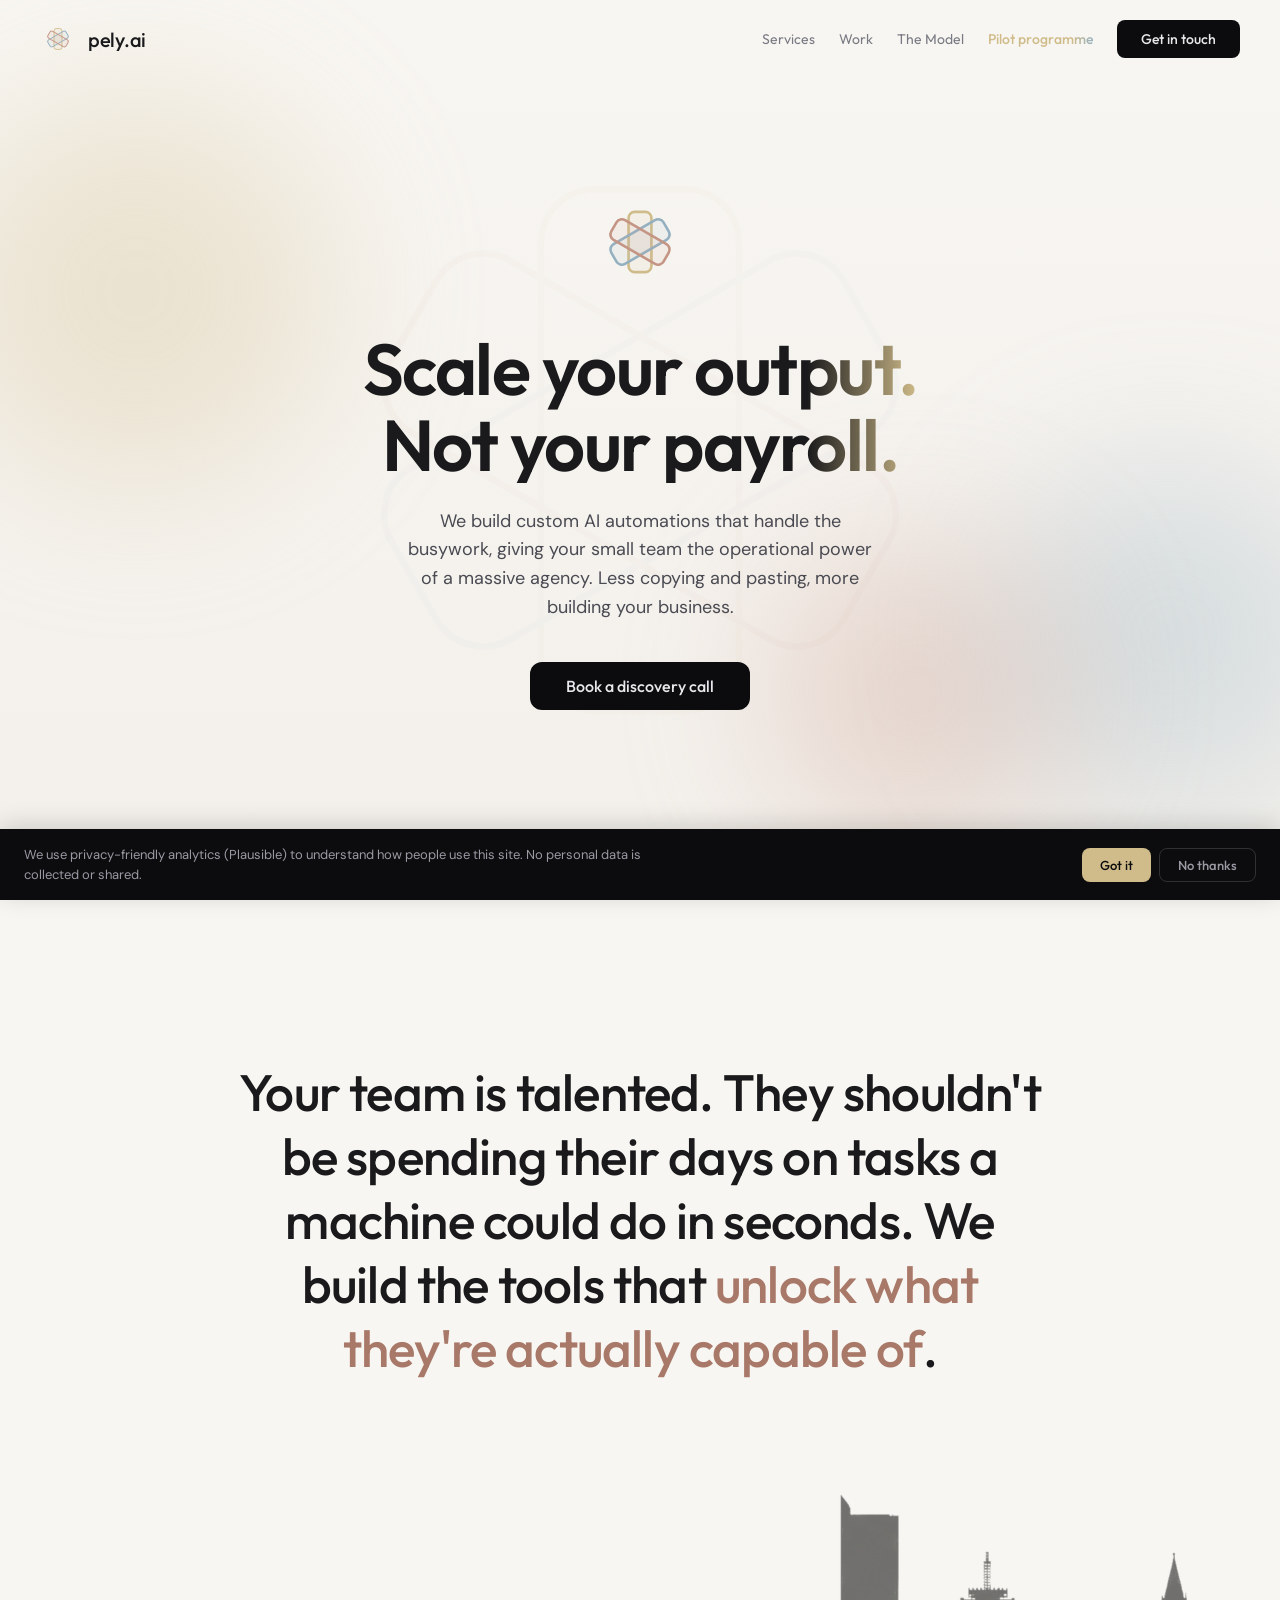
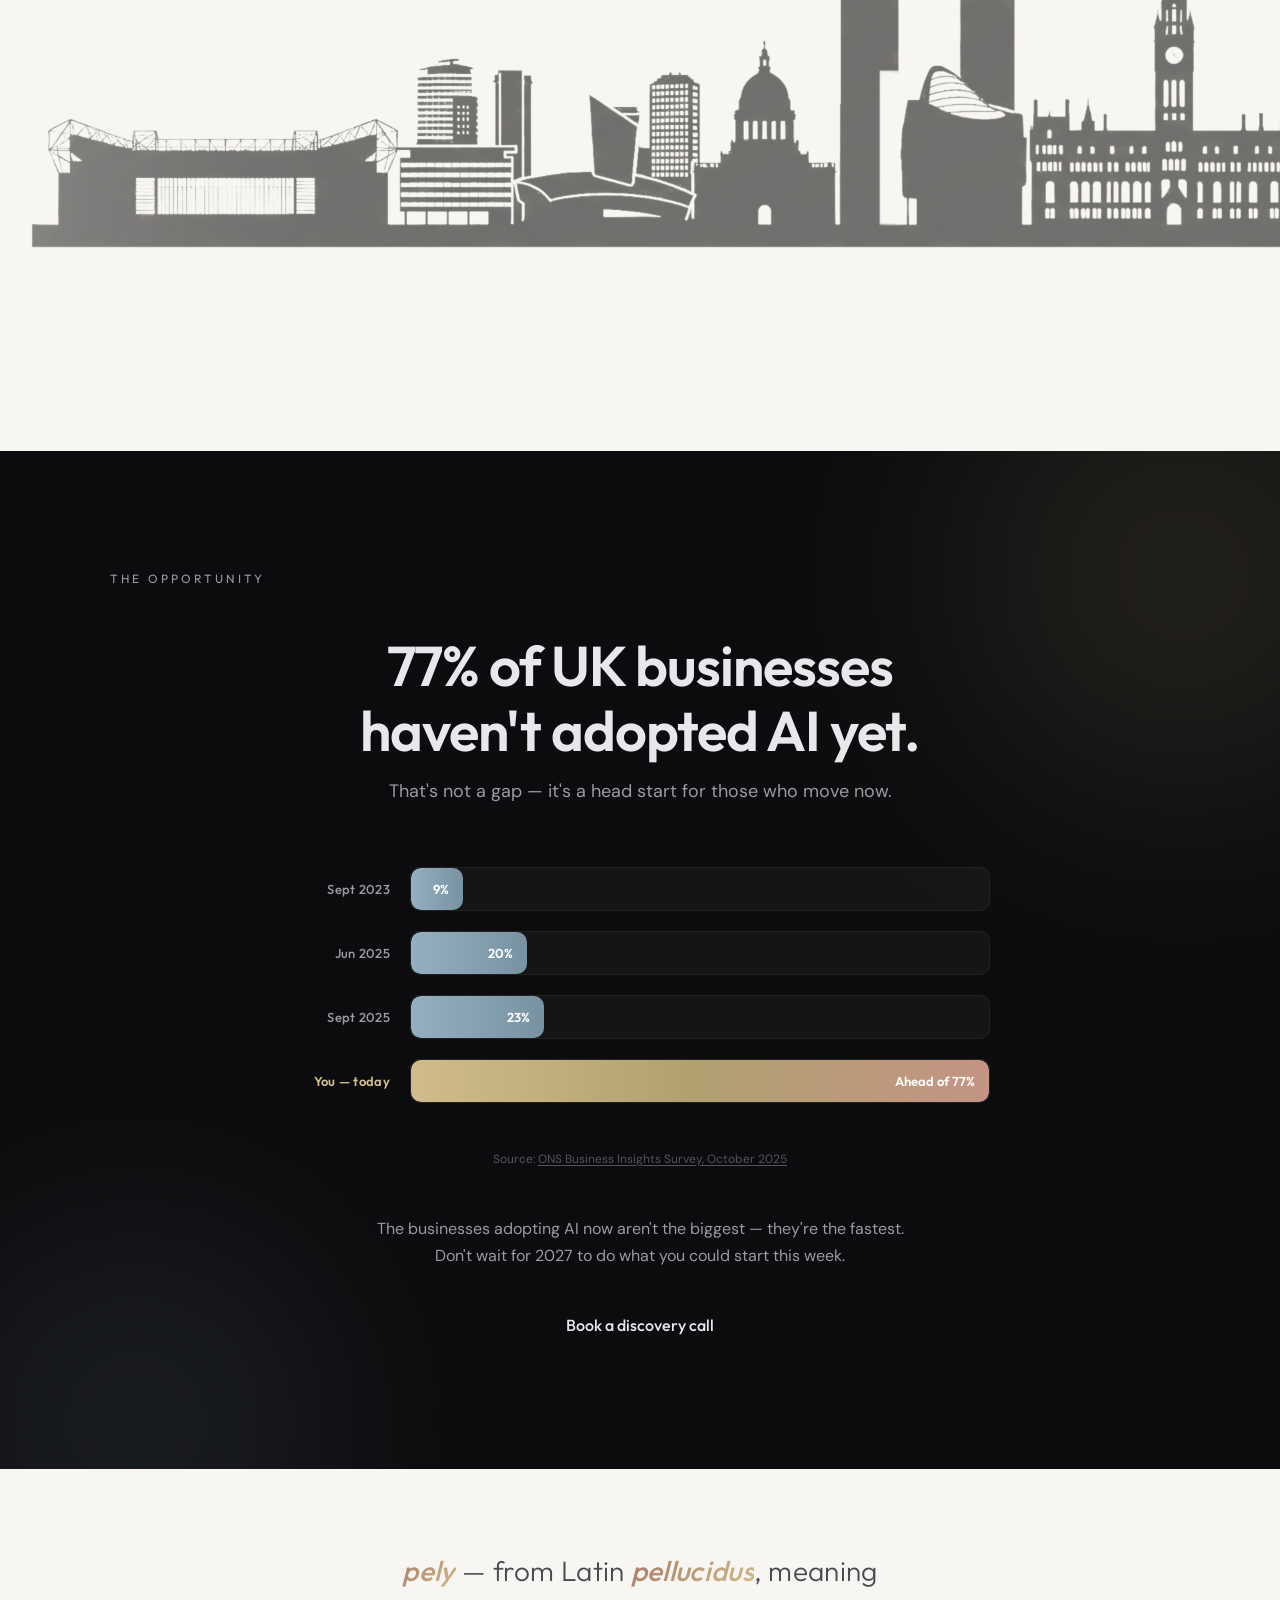
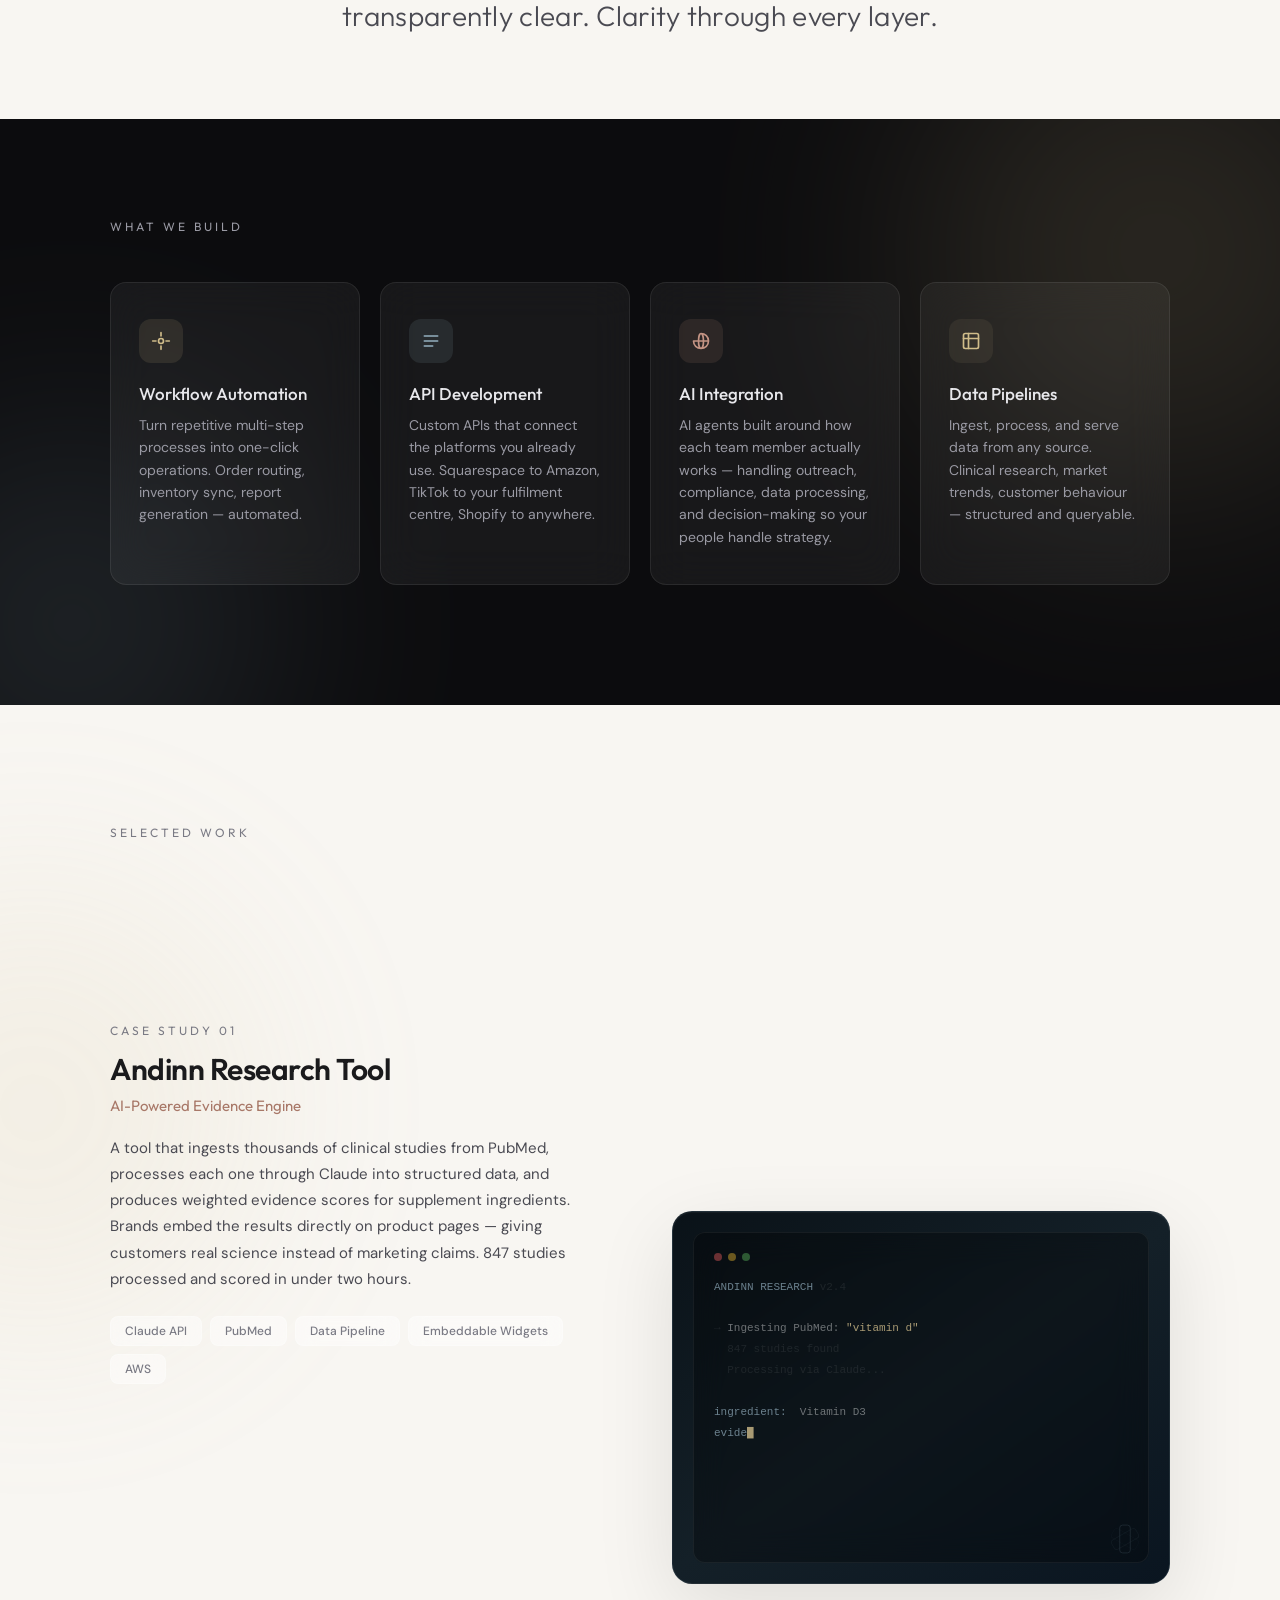
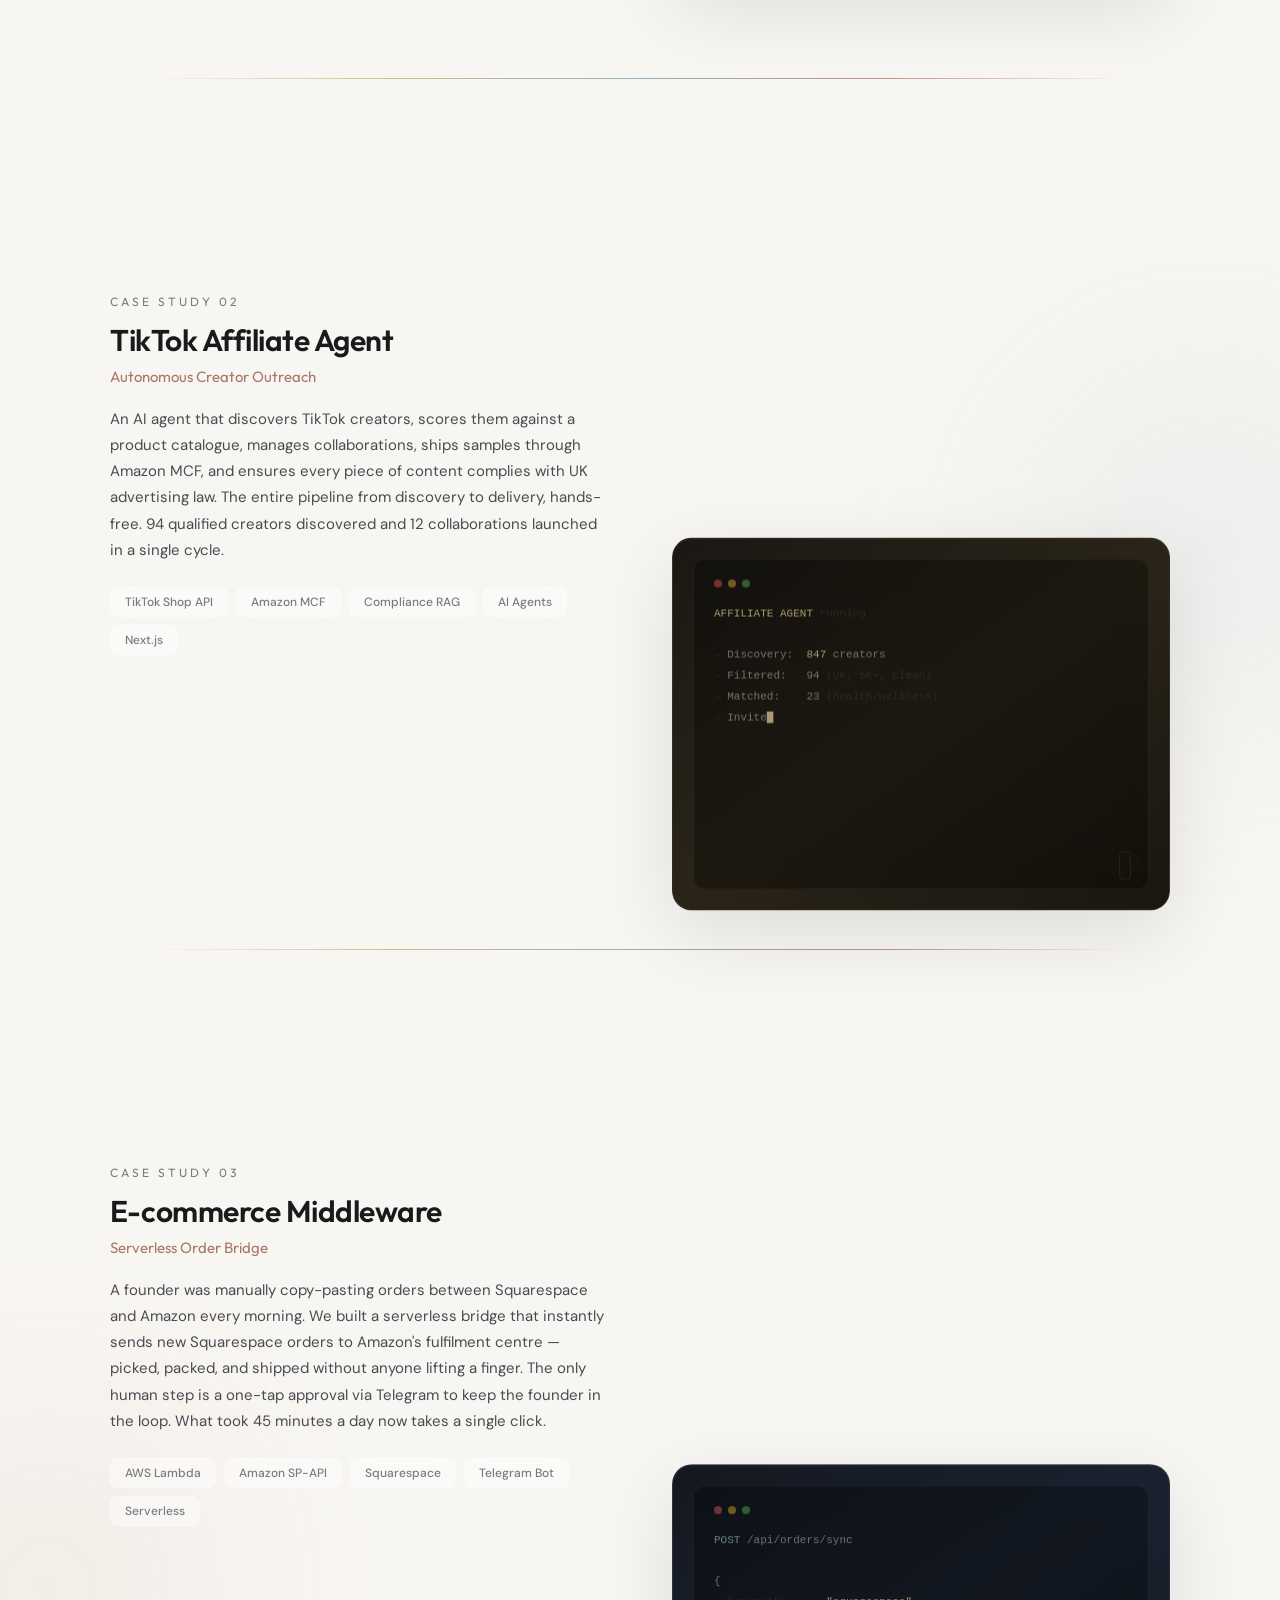
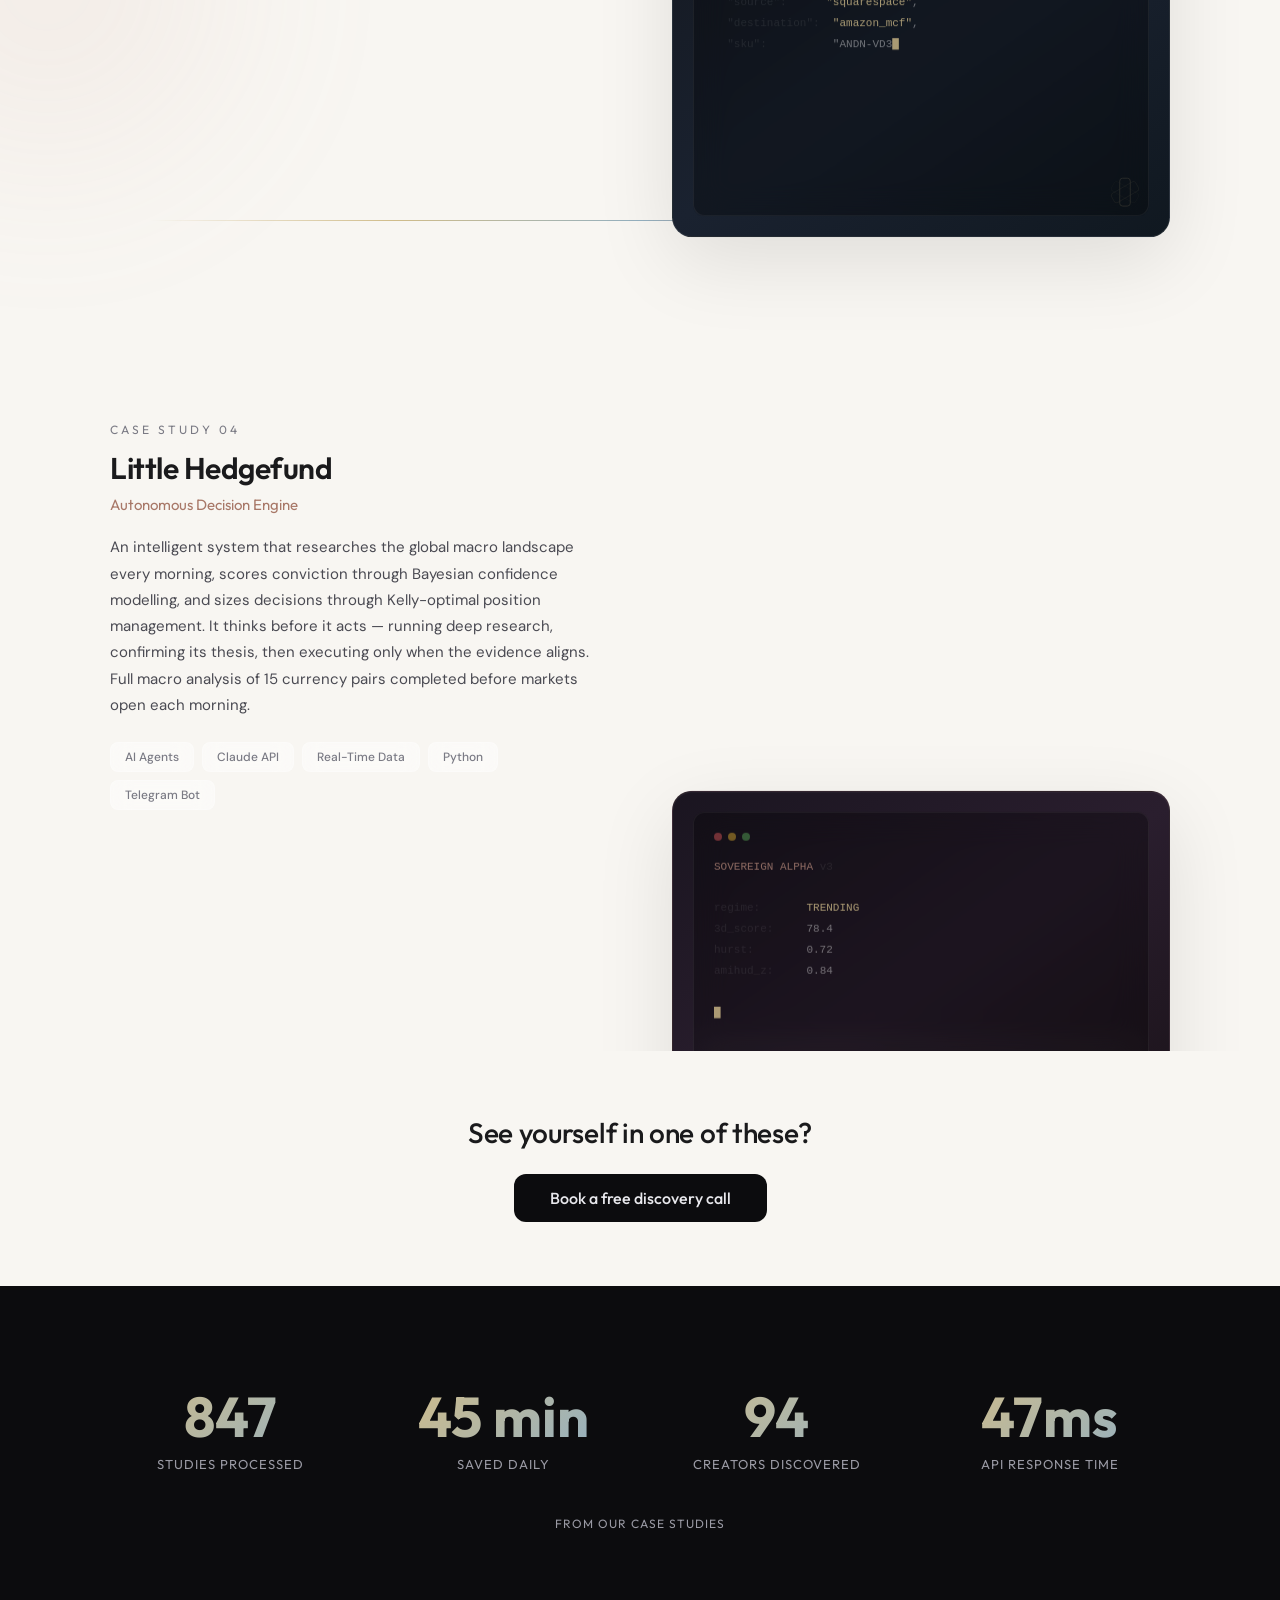
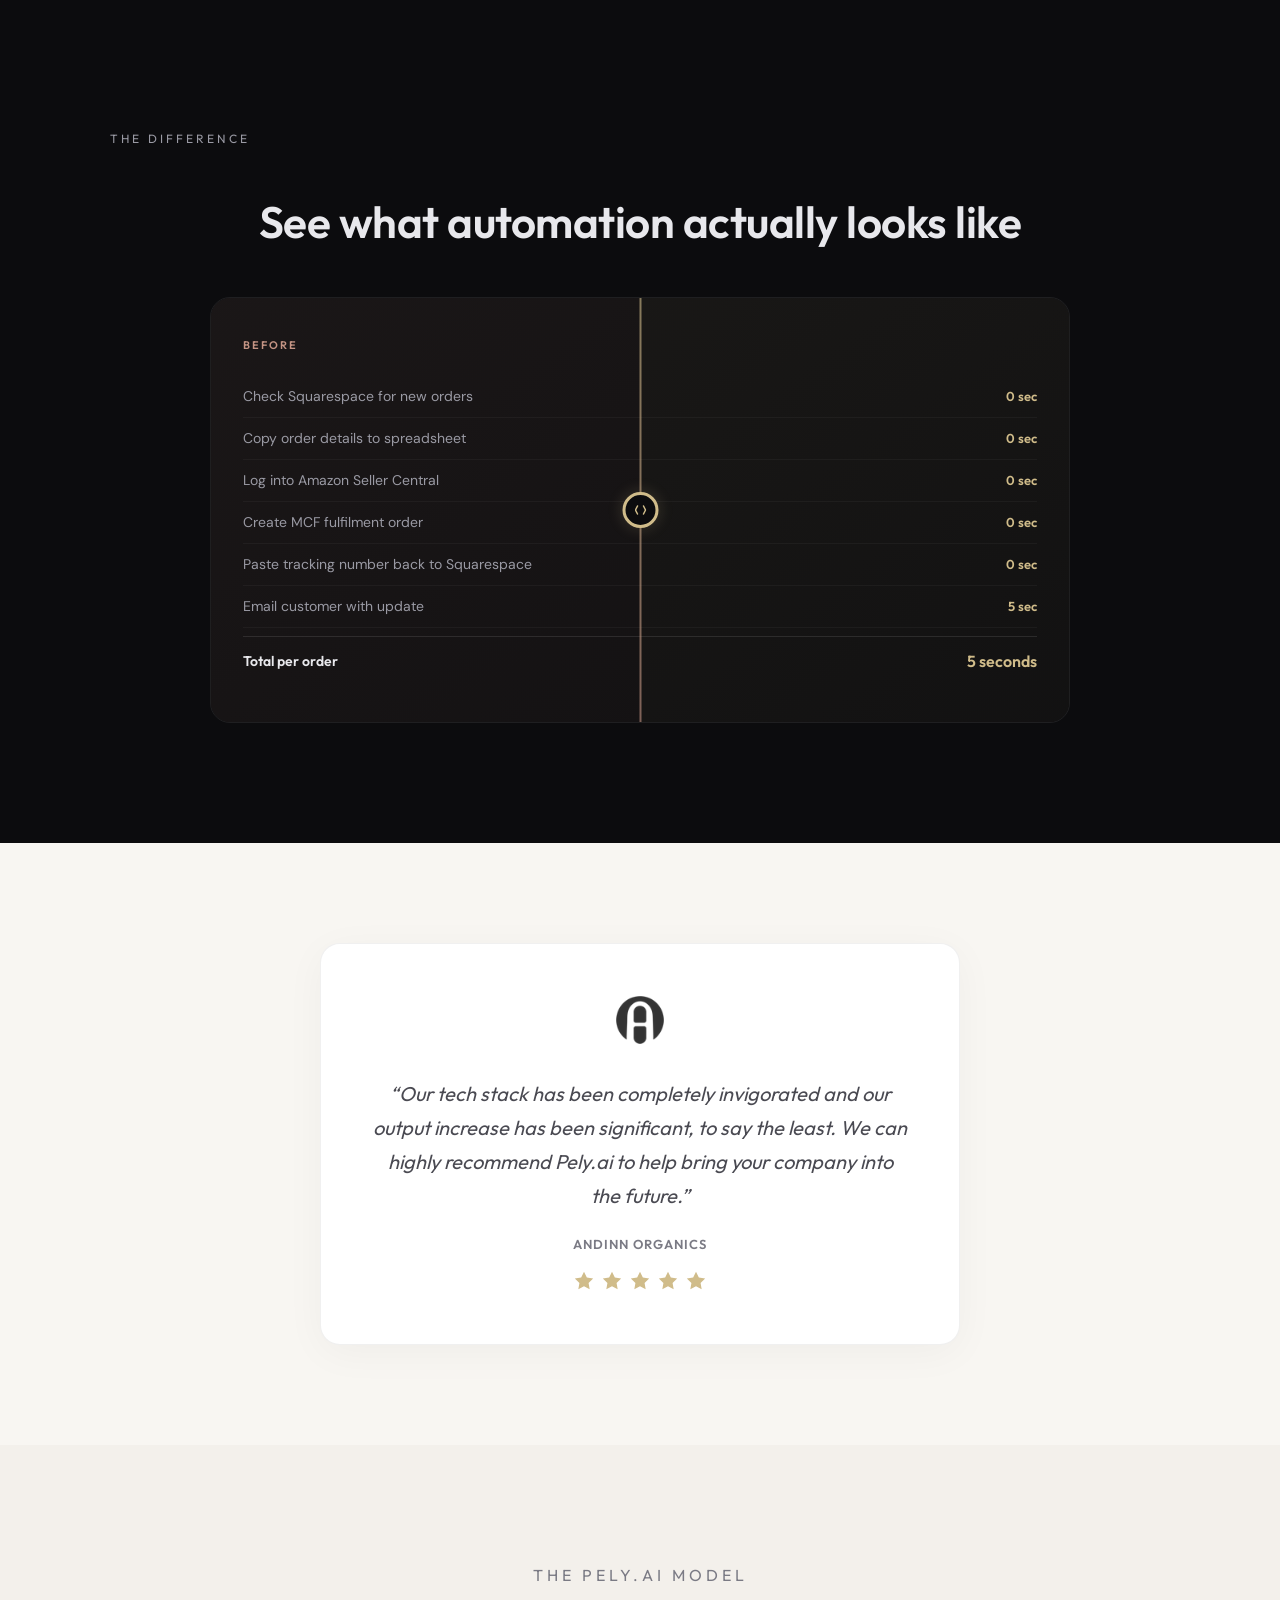
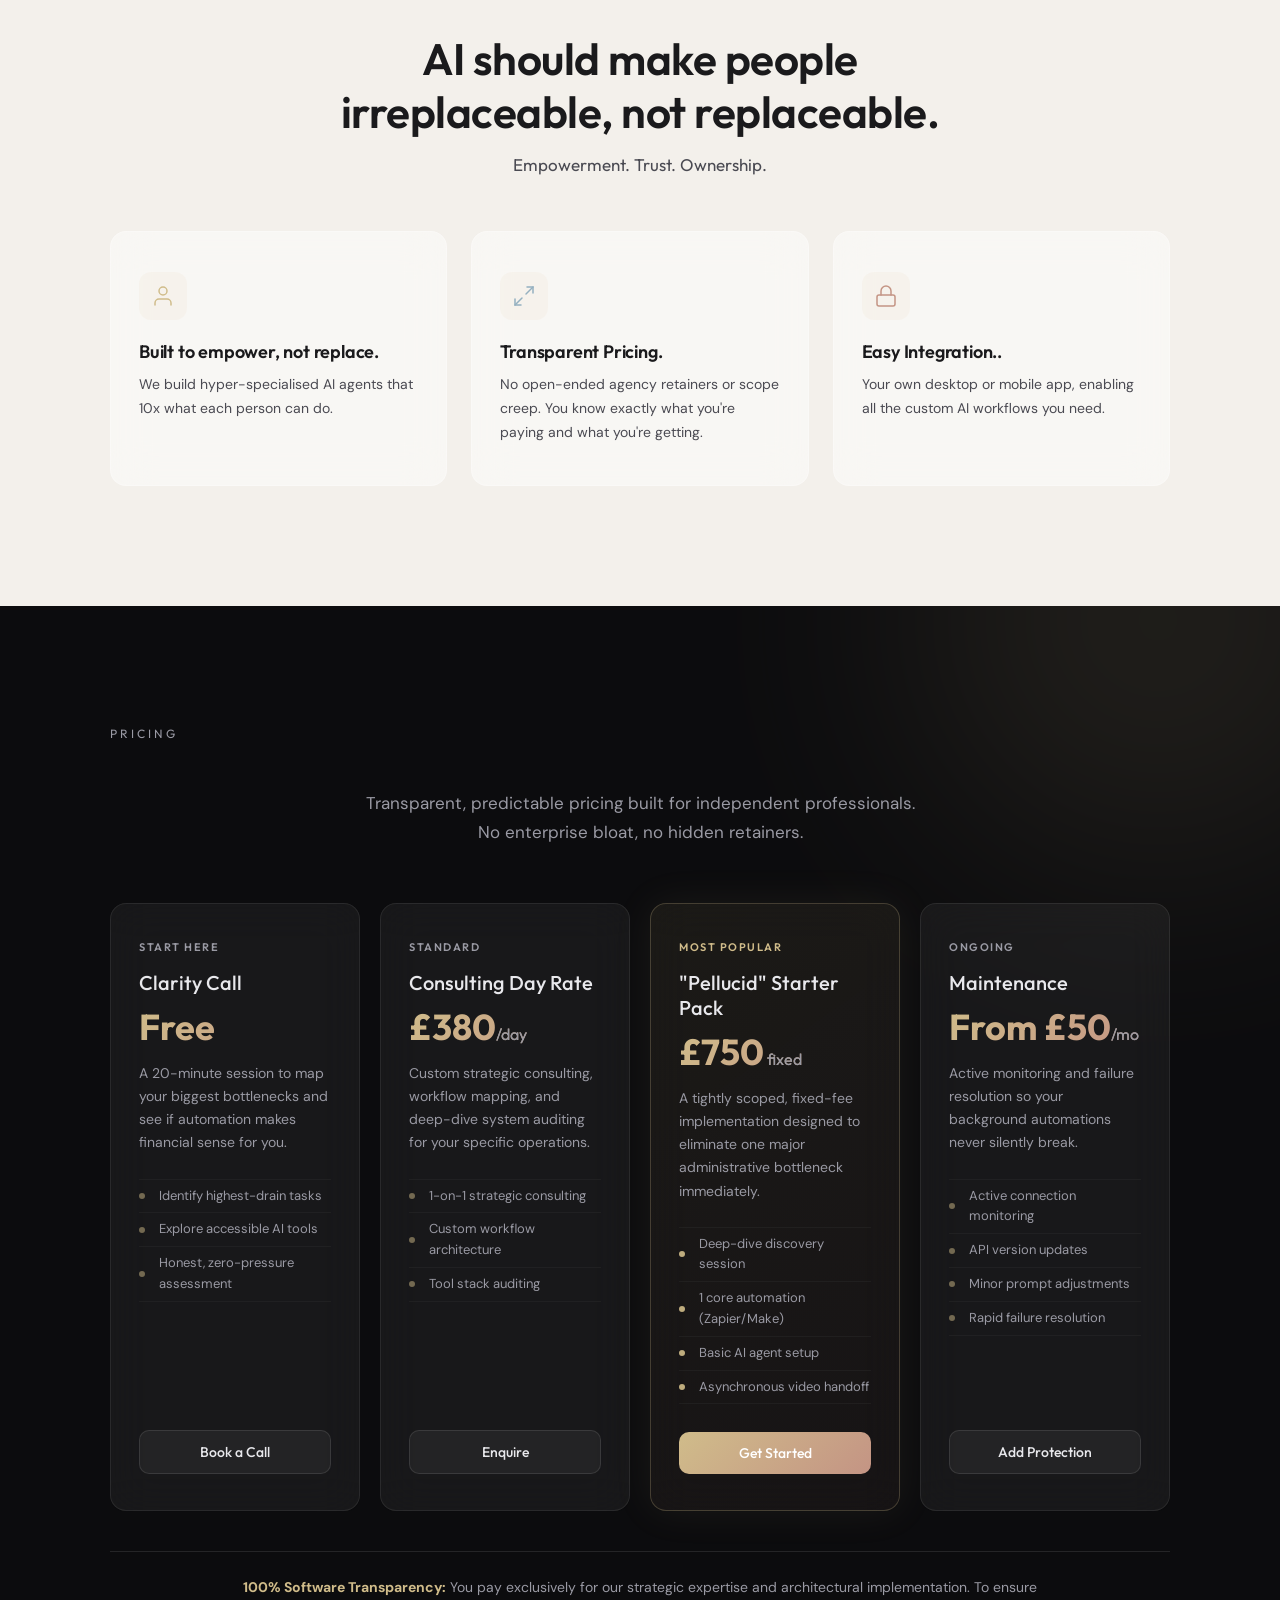
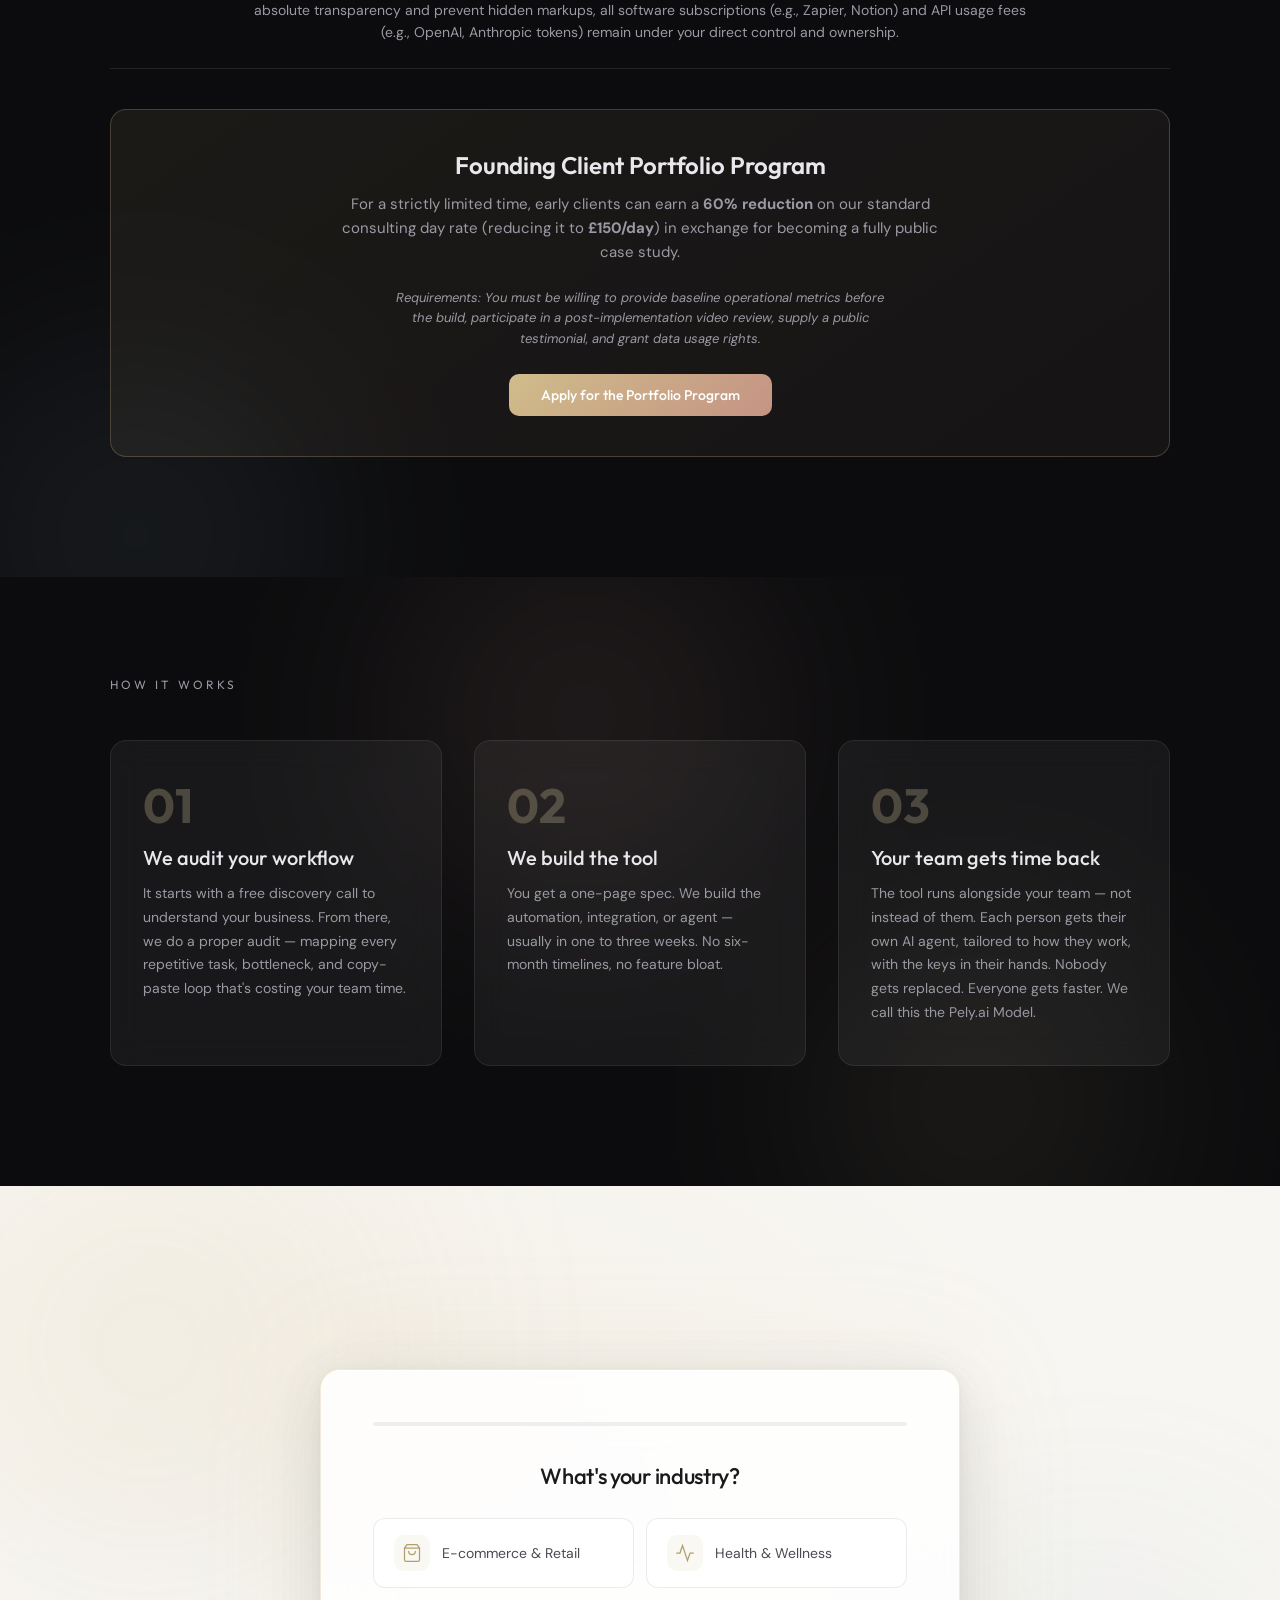
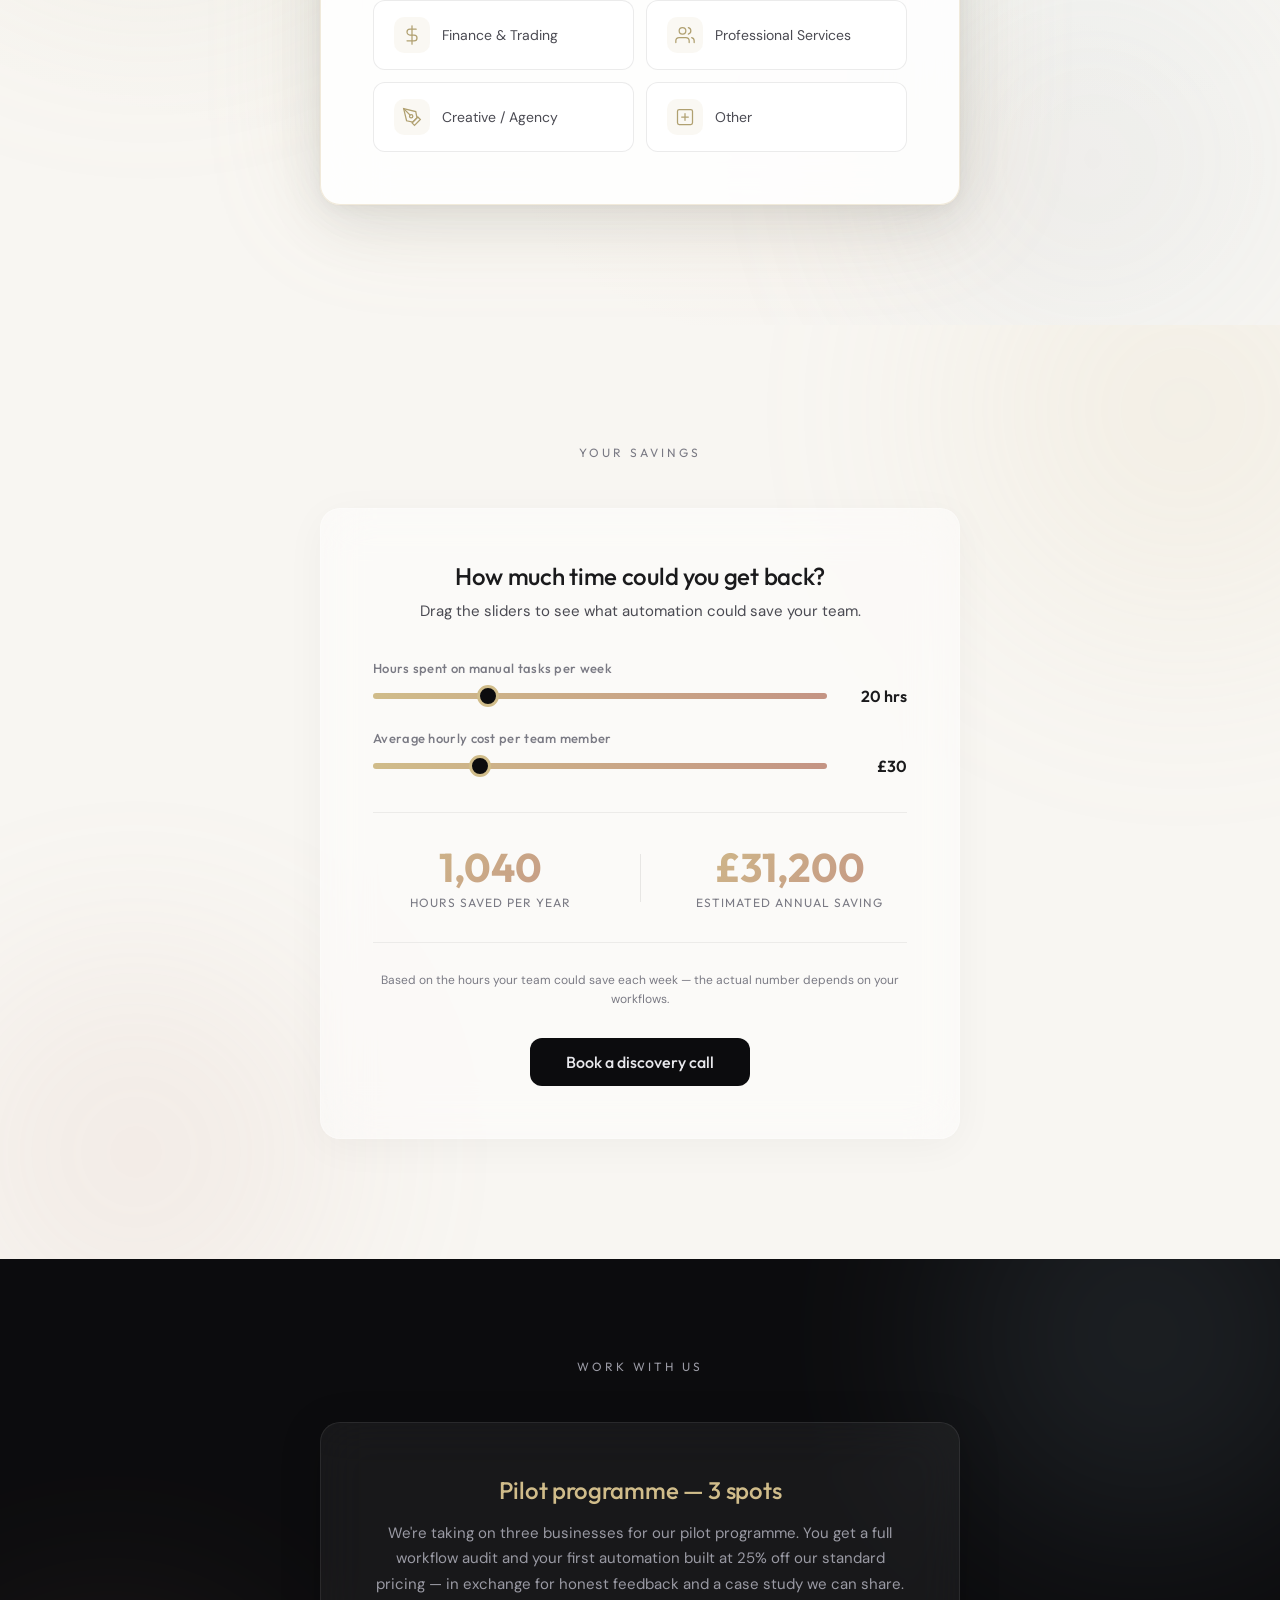
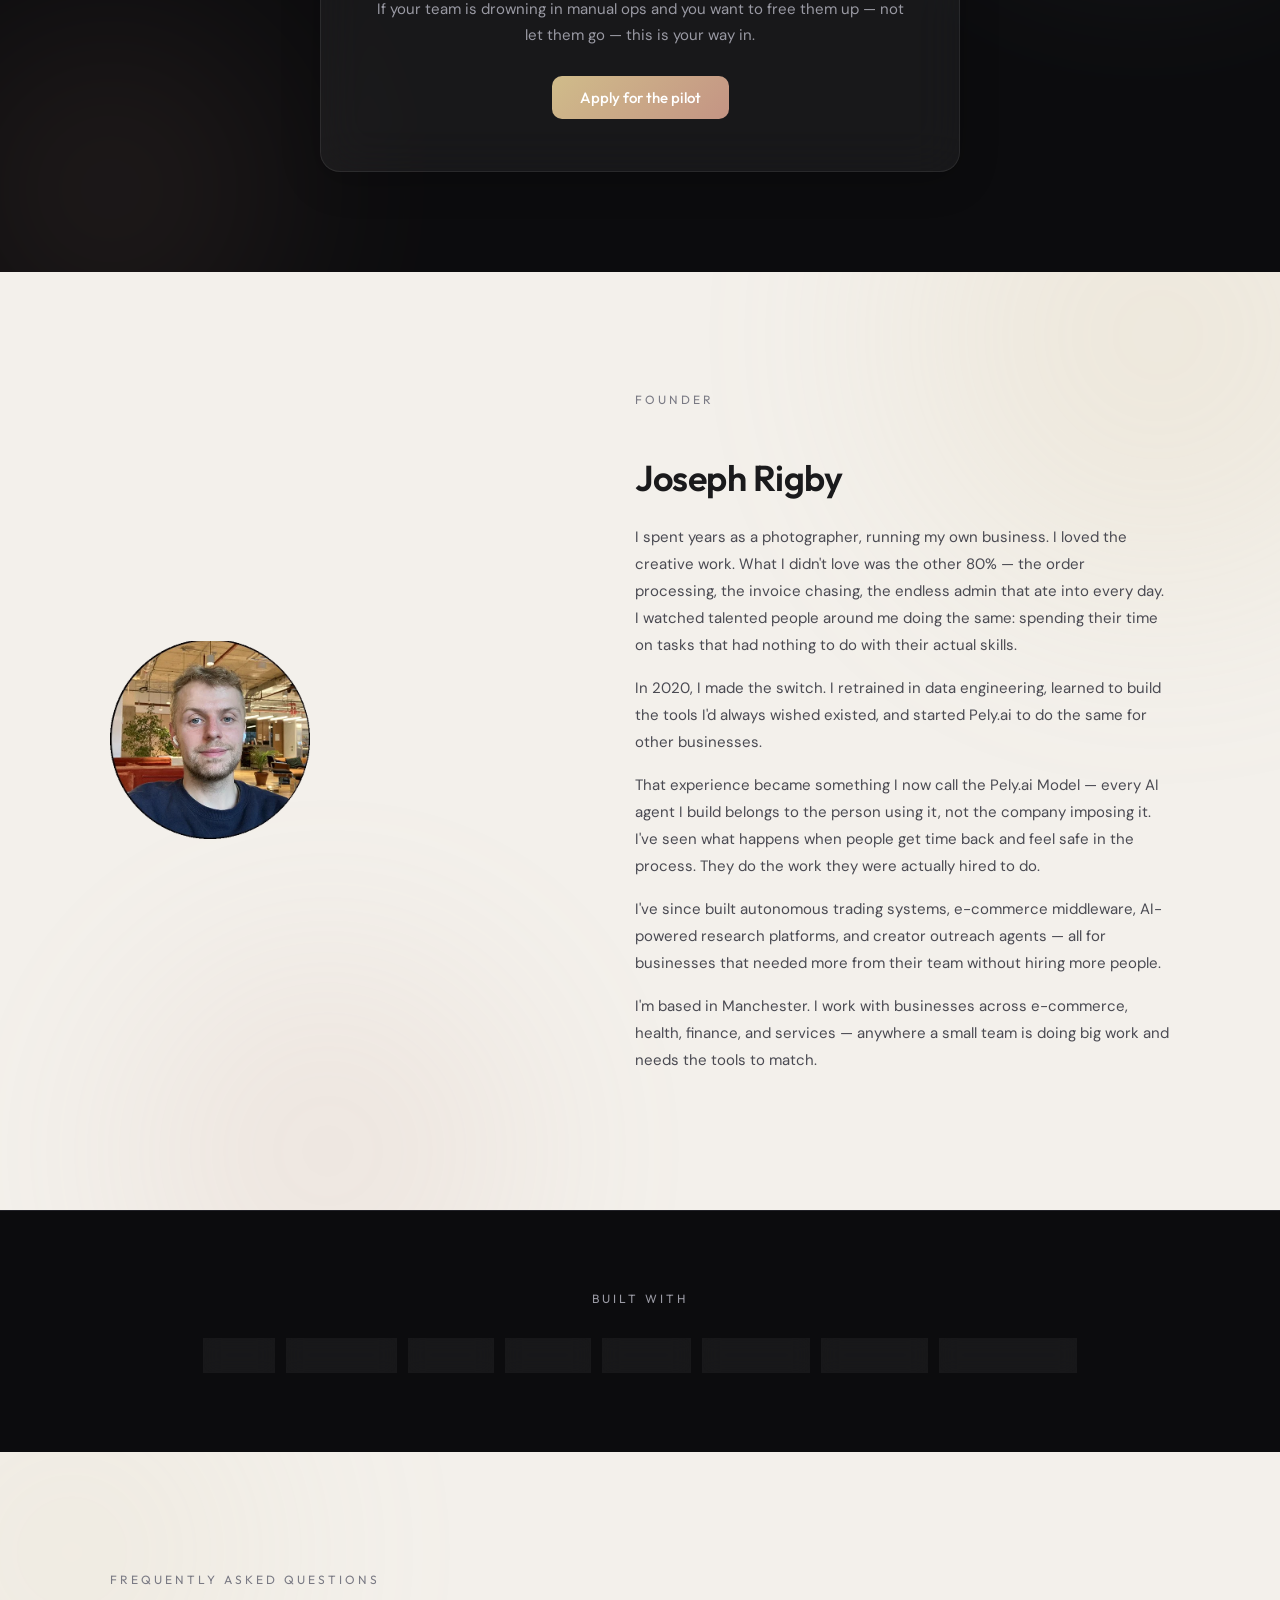
==== index.html @ ba3cbf1b "Pricing updates" ====
<!DOCTYPE html>
<html lang="en">
<head>
<meta charset="UTF-8">
<meta name="viewport" content="width=device-width, initial-scale=1.0">
<meta name="theme-color" content="#F8F6F2">
<title>Pely — AI Workflow Automation, Manchester</title>
<link rel="icon" type="image/png" href="favicon.png">
<link rel="apple-touch-icon" href="apple-touch-icon.png">
<link rel="canonical" href="https://pely.ai/">
<link rel="preconnect" href="https://fonts.googleapis.com">
<link rel="preconnect" href="https://fonts.gstatic.com" crossorigin>
<link rel="dns-prefetch" href="https://plausible.io">
<meta property="og:title" content="Pely.ai — AI Workflow Automation, Manchester">
<meta property="og:description" content="AI workflow automation based in Manchester. We build custom AI agents that work alongside your team — saving small businesses 15+ hours a week. Free discovery call available.">
<meta property="og:type" content="website">
<meta property="og:url" content="https://pely.ai">
<meta property="og:image" content="https://pely.ai/og-image.png">
<meta property="og:image:width" content="1200">
<meta property="og:image:height" content="630">
<meta name="twitter:card" content="summary_large_image">
<meta name="twitter:title" content="Pely.ai — AI Workflow Automation, Manchester">
<meta name="twitter:description" content="We build AI tools that multiply your team.">
<!-- Privacy-friendly analytics by Plausible -->
<script async src="https://plausible.io/js/pa-xqBqrFytfJUsaE7CxdEYX.js"></script>
<script>
  window.plausible=window.plausible||function(){(plausible.q=plausible.q||[]).push(arguments)},plausible.init=plausible.init||function(i){plausible.o=i||{}};
  plausible.init()
</script>
<meta name="description" content="AI workflow automation based in Manchester. We build custom automations, API integrations, and AI agents that save small businesses 15+ hours a week. Free discovery call available.">
<meta name="keywords" content="AI automation Manchester, workflow automation UK, API integration, AI agents for business, business process automation, custom AI tools">
<meta name="author" content="Pely.ai">
<meta name="geo.region" content="GB-MAN">
<meta name="geo.placename" content="Manchester">
<link href="https://fonts.googleapis.com/css2?family=Outfit:wght@300;400;500;600;700&family=DM+Sans:ital,opsz,wght@0,9..40,300;0,9..40,400;0,9..40,500;1,9..40,400&display=swap" rel="stylesheet">
<link rel="stylesheet" href="styles.css">

<!-- JSON-LD Structured Data -->
<script type="application/ld+json">
{
  "@context": "https://schema.org",
  "@type": "ProfessionalService",
  "name": "Pely.ai",
  "description": "AI workflow automation based in Manchester. Custom AI agents that work alongside your team using the Pely.ai Model — saving small businesses 15+ hours a week.",
  "url": "https://pely.ai",
  "email": "info@pely.ai",
  "image": "https://pely.ai/og-image.png",
  "address": {
    "@type": "PostalAddress",
    "streetAddress": "1 St Peter's Square",
    "addressLocality": "Manchester",
    "postalCode": "M2 3DE",
    "addressCountry": "GB"
  },
  "areaServed": "GB",
  "serviceType": ["Workflow Automation", "API Development", "AI Integration", "Data Pipelines"],
  "priceRange": "£400–£10,000+",
  "founder": {
    "@type": "Person",
    "name": "Joseph Rigby"
  }
}
</script>

<!-- FAQ Schema -->
<script type="application/ld+json">
{
  "@context": "https://schema.org",
  "@type": "FAQPage",
  "mainEntity": [
    {
      "@type": "Question",
      "name": "How long does a typical build take?",
      "acceptedAnswer": {
        "@type": "Answer",
        "text": "It depends on complexity, but most builds land between one and three weeks. A straightforward integration can be live in a few days. More complex systems like AI agents or multi-step data pipelines take closer to two or three weeks. You'll know the timeline before we start."
      }
    },
    {
      "@type": "Question",
      "name": "Do I need to be technical?",
      "acceptedAnswer": {
        "@type": "Answer",
        "text": "Not at all. You know your business — we handle the technical side. Every tool we build is designed for the person using it, not the person who commissioned it. Your team won't need to understand the code — they'll just have a tool that fits how they already work. If something breaks, that's on us to fix."
      }
    },
    {
      "@type": "Question",
      "name": "What does the maintenance retainer include?",
      "acceptedAnswer": {
        "@type": "Answer",
        "text": "Monitoring, bug fixes, minor tweaks, and keeping everything running as platforms update their APIs. The development retainer adds new features and automations on top of that — essentially an ongoing engineering resource for your business."
      }
    },
    {
      "@type": "Question",
      "name": "What if the automation doesn't save us time?",
      "acceptedAnswer": {
        "@type": "Answer",
        "text": "That's what the audit is for. We identify the highest-value opportunities before we build anything, and the spec includes estimated ROI. If the numbers don't make sense, we'll tell you. Every project so far has paid for itself within weeks."
      }
    },
    {
      "@type": "Question",
      "name": "What platforms do you work with?",
      "acceptedAnswer": {
        "@type": "Answer",
        "text": "If it has an API, we can connect it. We've built integrations with Squarespace, Amazon (SP-API and MCF), TikTok Shop, Shopify, PubMed, IG Markets, and more. We also work with AWS, Claude API, and most major e-commerce and fulfilment platforms."
      }
    },
    {
      "@type": "Question",
      "name": "I'm not sure what I need — can you help me figure it out?",
      "acceptedAnswer": {
        "@type": "Answer",
        "text": "That's exactly what the discovery call and audit are designed for. We don't just talk to management — we shadow the people doing the work. Most clients come to us knowing something is inefficient but not knowing what the solution looks like. We map workflows from the ground up, find the bottlenecks, and propose tools tailored to each person's role."
      }
    },
    {
      "@type": "Question",
      "name": "Do you only work with e-commerce businesses?",
      "acceptedAnswer": {
        "@type": "Answer",
        "text": "No. Our case studies lean e-commerce because that's where we started, but the principles apply everywhere. We work with businesses across health, finance, services, and beyond. If your team is doing repetitive work that follows a pattern, we can probably automate it."
      }
    },
    {
      "@type": "Question",
      "name": "What happens after the build is delivered?",
      "acceptedAnswer": {
        "@type": "Answer",
        "text": "We hand over a working tool with documentation and walk each team member through their part of it. You own everything we build — the code, the infrastructure, the lot. Each person gets control of their own tools, and we make sure they're comfortable before we step back. From there, you can manage it yourself or keep us on a retainer. There's no lock-in."
      }
    },
    {
      "@type": "Question",
      "name": "What's the Pely.ai Model?",
      "acceptedAnswer": {
        "@type": "Answer",
        "text": "It's our approach to AI integration. Most companies deploy AI top-down — tools chosen by management and handed to staff. The Pely.ai Model flips that. Three parties, three roles: Pely.ai owns the system. The company owns the data. The employee holds the key."
      }
    }
  ]
}
</script>
</head>
<body>

<!-- Hidden SVG symbol definitions -->
<svg aria-hidden="true" style="position:absolute;width:0;height:0;overflow:hidden;">
  <defs>
    <!-- Brand mark: filled (nav, hero-mark) -->
    <symbol id="brand-mark-filled" viewBox="0 0 200 200">
      <rect x="78" y="42" width="44" height="116" rx="12" transform="rotate(0 100 100)" stroke="#D0BC8A" stroke-width="5" fill="#D0BC8A" fill-opacity="0.09"/>
      <rect x="78" y="42" width="44" height="116" rx="12" transform="rotate(60 100 100)" stroke="#94B0C0" stroke-width="5" fill="#94B0C0" fill-opacity="0.09"/>
      <rect x="78" y="42" width="44" height="116" rx="12" transform="rotate(120 100 100)" stroke="#C49484" stroke-width="5" fill="#C49484" fill-opacity="0.09"/>
    </symbol>
    <!-- Brand mark: stroke only (hero-bg, footer-bg) -->
    <symbol id="brand-mark-stroke" viewBox="0 0 200 200">
      <rect x="78" y="42" width="44" height="116" rx="12" transform="rotate(0 100 100)" stroke="#D0BC8A" stroke-width="1.5" fill="none"/>
      <rect x="78" y="42" width="44" height="116" rx="12" transform="rotate(60 100 100)" stroke="#94B0C0" stroke-width="1.5" fill="none"/>
      <rect x="78" y="42" width="44" height="116" rx="12" transform="rotate(120 100 100)" stroke="#C49484" stroke-width="1.5" fill="none"/>
    </symbol>
    <!-- Case study overlay marks -->
    <symbol id="cs-mark-crystal" viewBox="0 0 200 200">
      <rect x="78" y="42" width="44" height="116" rx="12" transform="rotate(0 100 100)" stroke="#94B0C0" stroke-width="4" fill="none"/>
      <rect x="78" y="42" width="44" height="116" rx="12" transform="rotate(60 100 100)" stroke="#94B0C0" stroke-width="4" fill="none" opacity="0.4"/>
      <rect x="78" y="42" width="44" height="116" rx="12" transform="rotate(120 100 100)" stroke="#94B0C0" stroke-width="4" fill="none" opacity="0.2"/>
    </symbol>
    <symbol id="cs-mark-sand" viewBox="0 0 200 200">
      <rect x="78" y="42" width="44" height="116" rx="12" transform="rotate(0 100 100)" stroke="#C49484" stroke-width="4" fill="none"/>
      <rect x="78" y="42" width="44" height="116" rx="12" transform="rotate(60 100 100)" stroke="#C49484" stroke-width="4" fill="none" opacity="0.4"/>
      <rect x="78" y="42" width="44" height="116" rx="12" transform="rotate(120 100 100)" stroke="#C49484" stroke-width="4" fill="none" opacity="0.2"/>
    </symbol>
    <symbol id="cs-mark-gold" viewBox="0 0 200 200">
      <rect x="78" y="42" width="44" height="116" rx="12" transform="rotate(0 100 100)" stroke="#D0BC8A" stroke-width="4" fill="none"/>
      <rect x="78" y="42" width="44" height="116" rx="12" transform="rotate(60 100 100)" stroke="#D0BC8A" stroke-width="4" fill="none" opacity="0.4"/>
      <rect x="78" y="42" width="44" height="116" rx="12" transform="rotate(120 100 100)" stroke="#D0BC8A" stroke-width="4" fill="none" opacity="0.2"/>
    </symbol>
  </defs>
</svg>

<!-- Skip to content -->
<a href="#main-content" class="skip-link">Skip to content</a>

<!-- NAV -->
<nav id="nav" aria-label="Main navigation">
  <a href="#" class="nav-logo" aria-label="Pely.ai home">
    <svg width="36" height="36" role="img" aria-label="Pely.ai logo"><use href="#brand-mark-filled"/></svg>
    <span class="nav-wordmark">pely.ai</span>
  </a>
  <div class="nav-links">
    <a href="#services" class="nav-link-section">Services</a>
    <a href="#cs-andinn" class="nav-link-section">Work</a>
    <a href="#pely-model" class="nav-link-section">The Model</a>
    <a href="#pilot" class="nav-link-pilot">Pilot programme</a>
    <a href="#contact" class="nav-cta" aria-label="Get in touch — go to contact form">Get in touch</a>
  </div>
</nav>

<!-- HERO -->
<section class="hero" id="top">
  <div class="orb hero-orb-1" aria-hidden="true"></div>
  <div class="orb hero-orb-2" aria-hidden="true"></div>
  <div class="orb hero-orb-3" aria-hidden="true"></div>
  <svg class="hero-bg-mark" width="900" height="900" aria-hidden="true"><use href="#brand-mark-stroke"/></svg>
  <div class="hero-content" id="main-content">
    <div class="hero-mark" aria-hidden="true">
      <svg width="104" height="104"><use href="#brand-mark-filled"/></svg>
    </div>
    <h1>Scale your output.<br>Not your payroll.</h1>
    <p>We build custom AI automations that handle the busywork, giving your small team the operational power of a massive agency. Less copying and pasting, more building your business.</p>
    <a href="#contact" class="hero-cta" aria-label="Book a discovery call — go to contact form">Book a discovery call</a>
  </div>
</section>

<!-- MISSION -->
<section class="mission">
  <div class="container">
    <p class="mission-text" id="mission-text">Your team is talented. They shouldn't be spending their days on tasks a machine could do in seconds. We build the tools that <em>unlock what they're actually capable of</em>.</p>
  </div>
  <div class="manchester-skyline reveal">
    <picture>
      <source srcset="manchester-skyline.webp" type="image/webp">
      <img src="manchester-skyline.png" alt="Manchester city skyline" loading="lazy" decoding="async">
    </picture>
  </div>
</section>

<!-- AI ADOPTION -->
<section class="ai-adoption" id="ai-adoption">
  <div class="orb adopt-orb-1" aria-hidden="true"></div>
  <div class="orb adopt-orb-2" aria-hidden="true"></div>
  <div class="container">
    <div class="section-label reveal">The opportunity</div>
    <div class="adopt-header reveal">
      <h2>77% of UK businesses<br>haven't adopted AI yet.</h2>
      <p>That's not a gap — it's a head start for those who move now.</p>
    </div>

    <div class="adopt-chart reveal" id="adopt-chart">
      <div class="adopt-bar-group">
        <div class="adopt-bar-label">Sept 2023</div>
        <div class="adopt-bar-track">
          <div class="adopt-bar adopt-bar-filled" data-width="9"><span class="adopt-bar-value">9%</span></div>
          <div class="adopt-bar adopt-bar-empty"></div>
        </div>
      </div>
      <div class="adopt-bar-group">
        <div class="adopt-bar-label">Jun 2025</div>
        <div class="adopt-bar-track">
          <div class="adopt-bar adopt-bar-filled" data-width="20"><span class="adopt-bar-value">20%</span></div>
          <div class="adopt-bar adopt-bar-empty"></div>
        </div>
      </div>
      <div class="adopt-bar-group">
        <div class="adopt-bar-label">Sept 2025</div>
        <div class="adopt-bar-track">
          <div class="adopt-bar adopt-bar-filled" data-width="23"><span class="adopt-bar-value">23%</span></div>
          <div class="adopt-bar adopt-bar-empty"></div>
        </div>
      </div>
      <div class="adopt-bar-group adopt-bar-you">
        <div class="adopt-bar-label">You — today</div>
        <div class="adopt-bar-track">
          <div class="adopt-bar adopt-bar-filled adopt-bar-gold" data-width="100"><span class="adopt-bar-value">Ahead of 77%</span></div>
        </div>
      </div>
    </div>

    <div class="adopt-source reveal">
      <p>Source: <a href="https://www.ons.gov.uk/businessindustryandtrade/business/businessservices/bulletins/businessinsightsandimpactontheukeconomy/2october2025" target="_blank" rel="noopener">ONS Business Insights Survey, October 2025</a></p>
    </div>

    <div class="adopt-cta reveal">
      <p>The businesses adopting AI now aren't the biggest — they're the fastest. Don't wait for 2027 to do what you could start this week.</p>
      <a href="#contact" class="hero-cta" style="opacity:1;">Book a discovery call</a>
    </div>
  </div>
</section>

<!-- ETYMOLOGY -->
<div class="etymology reveal">
  <p><em>pely</em> — from Latin <em>pellucidus</em>, meaning transparently clear. Clarity through every layer.</p>
</div>

<!-- SERVICES -->
<section class="services" id="services">
  <div class="orb services-orb-1" aria-hidden="true"></div>
  <div class="orb services-orb-2" aria-hidden="true"></div>
  <div class="container">
    <div class="section-label reveal">What we build</div>
    <div class="services-grid">
      <div class="service-card reveal stagger-1">
        <div class="service-icon" style="background:rgba(208,188,138,0.12);" aria-hidden="true"><svg width="20" height="20" viewBox="0 0 24 24" fill="none" stroke="#D0BC8A" stroke-width="2" stroke-linecap="round"><path d="M12 2v4m0 12v4M2 12h4m12 0h4"/><circle cx="12" cy="12" r="3"/></svg></div>
        <h3>Workflow Automation</h3>
        <p>Turn repetitive multi-step processes into one-click operations. Order routing, inventory sync, report generation — automated.</p>
      </div>
      <div class="service-card reveal stagger-2">
        <div class="service-icon" style="background:rgba(148,176,192,0.12);" aria-hidden="true"><svg width="20" height="20" viewBox="0 0 24 24" fill="none" stroke="#94B0C0" stroke-width="2" stroke-linecap="round"><path d="M4 6h16M4 12h16M4 18h10"/></svg></div>
        <h3>API Development</h3>
        <p>Custom APIs that connect the platforms you already use. Squarespace to Amazon, TikTok to your fulfilment centre, Shopify to anywhere.</p>
      </div>
      <div class="service-card reveal stagger-3">
        <div class="service-icon" style="background:rgba(196,148,132,0.12);" aria-hidden="true"><svg width="20" height="20" viewBox="0 0 24 24" fill="none" stroke="#C49484" stroke-width="2" stroke-linecap="round"><path d="M21 12a9 9 0 01-9 9m9-9a9 9 0 00-9-9m9 9H3m9 9a9 9 0 01-9-9m9 9c-1.66 0-3-4.03-3-9s1.34-9 3-9m0 18c1.66 0 3-4.03 3-9s-1.34-9-3-9"/></svg></div>
        <h3>AI Integration</h3>
        <p>AI agents built around how each team member actually works — handling outreach, compliance, data processing, and decision-making so your people handle strategy.</p>
      </div>
      <div class="service-card reveal stagger-4">
        <div class="service-icon" style="background:rgba(208,188,138,0.08);" aria-hidden="true"><svg width="20" height="20" viewBox="0 0 24 24" fill="none" stroke="#D0BC8A" stroke-width="2" stroke-linecap="round"><rect x="3" y="3" width="18" height="18" rx="2"/><path d="M3 9h18M9 3v18"/></svg></div>
        <h3>Data Pipelines</h3>
        <p>Ingest, process, and serve data from any source. Clinical research, market trends, customer behaviour — structured and queryable.</p>
      </div>
    </div>
  </div>
</section>

<!-- CASE STUDIES -->
<section class="case-studies">
  <div class="orb cs-orb-1" aria-hidden="true"></div>
  <div class="orb cs-orb-2" aria-hidden="true"></div>
  <div class="orb cs-orb-3" aria-hidden="true"></div>
  <div class="container">
    <div class="section-label reveal">Selected Work</div>

    <div class="case-study" id="cs-andinn">
      <div class="case-study-visual cs-visual-1 reveal-scale">
        <div class="cs-terminal">
          <div class="cs-terminal-bar" role="presentation" aria-label="Terminal window controls">
            <div class="cs-terminal-dot"></div><div class="cs-terminal-dot"></div><div class="cs-terminal-dot"></div>
          </div>
          <div class="cs-code"><span class="accent-crystal">ANDINN RESEARCH</span> <span class="dim">v2.4</span>

<span class="dim">→</span> Ingesting PubMed: <span class="highlight">"vitamin d"</span>
<span class="dim">  847 studies found</span>
<span class="dim">  Processing via Claude...</span>

<span class="accent-crystal">ingredient:</span>  Vitamin D3
<span class="accent-crystal">evidence:</span>   <span class="highlight">94.2 / 100</span>
<span class="accent-crystal">studies:</span>    847 analysed
<span class="accent-crystal">top_claim:</span>  immune function
<span class="accent-crystal">confidence:</span> <span class="highlight">strong</span>
<span class="dim">
  Widget ready → embed.js</span></div></div>
        <svg class="cs-overlay-mark" width="48" height="48" aria-hidden="true"><use href="#cs-mark-crystal"/></svg>
      </div>
      <div class="case-study-info reveal-right">
        <div class="cs-number">Case Study 01</div>
        <h3>Andinn Research Tool</h3>
        <div class="cs-subtitle">AI-Powered Evidence Engine</div>
        <p>A tool that ingests thousands of clinical studies from PubMed, processes each one through Claude into structured data, and produces weighted evidence scores for supplement ingredients. Brands embed the results directly on product pages — giving customers real science instead of marketing claims. 847 studies processed and scored in under two hours.</p>
        <div class="cs-tags"><span class="cs-tag">Claude API</span><span class="cs-tag">PubMed</span><span class="cs-tag">Data Pipeline</span><span class="cs-tag">Embeddable Widgets</span><span class="cs-tag">AWS</span></div>
      </div>
    </div>
    <div class="scroll-line"></div>

    <div class="case-study" id="cs-tiktok" style="margin-top:80px;">
      <div class="case-study-visual cs-visual-2 reveal-scale">
        <div class="cs-terminal">
          <div class="cs-terminal-bar" role="presentation" aria-label="Terminal window controls">
            <div class="cs-terminal-dot"></div><div class="cs-terminal-dot"></div><div class="cs-terminal-dot"></div>
          </div>
          <div class="cs-code"><span class="highlight">AFFILIATE AGENT</span> <span class="dim">running</span>

<span class="dim">→</span> Discovery:  <span class="highlight">847</span> creators
<span class="dim">→</span> Filtered:   94 <span class="dim">(UK, 5K+, clean)</span>
<span class="dim">→</span> Matched:    23 <span class="dim">(health/wellness)</span>
<span class="dim">→</span> Invited:    12 <span class="dim">(target collab)</span>
<span class="dim">→</span> Samples:    <span class="accent-sand">8 approved</span>
<span class="dim">→</span> Compliance: <span class="highlight">all briefs passed</span>
<span class="dim">→</span> Commission: 15% avg

<span class="dim">  Status:</span> <span class="accent-sand">active · autonomous</span></div></div>
        <svg class="cs-overlay-mark" width="48" height="48" aria-hidden="true"><use href="#cs-mark-sand"/></svg>
      </div>
      <div class="case-study-info reveal-left">
        <div class="cs-number">Case Study 02</div>
        <h3>TikTok Affiliate Agent</h3>
        <div class="cs-subtitle">Autonomous Creator Outreach</div>
        <p>An AI agent that discovers TikTok creators, scores them against a product catalogue, manages collaborations, ships samples through Amazon MCF, and ensures every piece of content complies with UK advertising law. The entire pipeline from discovery to delivery, hands-free. 94 qualified creators discovered and 12 collaborations launched in a single cycle.</p>
        <div class="cs-tags"><span class="cs-tag">TikTok Shop API</span><span class="cs-tag">Amazon MCF</span><span class="cs-tag">Compliance RAG</span><span class="cs-tag">AI Agents</span><span class="cs-tag">Next.js</span></div>
      </div>
    </div>
    <div class="scroll-line"></div>

    <div class="case-study" id="cs-middleware" style="margin-top:80px;">
      <div class="case-study-visual cs-visual-3 reveal-scale">
        <div class="cs-terminal">
          <div class="cs-terminal-bar" role="presentation" aria-label="Terminal window controls">
            <div class="cs-terminal-dot"></div><div class="cs-terminal-dot"></div><div class="cs-terminal-dot"></div>
          </div>
          <div class="cs-code"><span class="accent-crystal">POST</span> /api/orders/sync

{
  <span class="dim">"source":</span>      <span class="highlight">"squarespace"</span>,
  <span class="dim">"destination":</span>  <span class="highlight">"amazon_mcf"</span>,
  <span class="dim">"sku":</span>          "ANDN-VD3-60",
  <span class="dim">"status":</span>       <span class="accent-crystal">"fulfilled"</span>,
  <span class="dim">"tracking":</span>     "TBA928441...",
  <span class="dim">"synced_at":</span>    "2026-02-27"
}

<span class="accent-crystal">→ 200 OK</span> <span class="dim">| 47ms</span></div></div>
        <svg class="cs-overlay-mark" width="48" height="48" aria-hidden="true"><use href="#cs-mark-gold"/></svg>
      </div>
      <div class="case-study-info reveal-right">
        <div class="cs-number">Case Study 03</div>
        <h3>E-commerce Middleware</h3>
        <div class="cs-subtitle">Serverless Order Bridge</div>
        <p>A founder was manually copy-pasting orders between Squarespace and Amazon every morning. We built a serverless bridge that instantly sends new Squarespace orders to Amazon's fulfilment centre — picked, packed, and shipped without anyone lifting a finger. The only human step is a one-tap approval via Telegram to keep the founder in the loop. What took 45 minutes a day now takes a single click.</p>
        <div class="cs-tags"><span class="cs-tag">AWS Lambda</span><span class="cs-tag">Amazon SP-API</span><span class="cs-tag">Squarespace</span><span class="cs-tag">Telegram Bot</span><span class="cs-tag">Serverless</span></div>
      </div>
    </div>
    <div class="scroll-line"></div>

    <div class="case-study" id="cs-hedgefund" style="margin-top:80px;">
      <div class="case-study-visual cs-visual-4 reveal-scale">
        <div class="cs-terminal">
          <div class="cs-terminal-bar" role="presentation" aria-label="Terminal window controls">
            <div class="cs-terminal-dot"></div><div class="cs-terminal-dot"></div><div class="cs-terminal-dot"></div>
          </div>
          <div class="cs-code"><span class="accent-sand">SOVEREIGN ALPHA</span> <span class="dim">v3</span>

<span class="dim">regime:</span>       <span class="highlight">TRENDING</span>
<span class="dim">3d_score:</span>     78.4
<span class="dim">hurst:</span>        0.72
<span class="dim">amihud_z:</span>     0.84

<span class="dim">pair:</span>         GBP/JPY
<span class="dim">direction:</span>    LONG
<span class="dim">confidence:</span>   <span class="accent-sand">0.847</span>
<span class="dim">kelly_frac:</span>   0.12
<span class="dim">signal:</span>       <span class="highlight">CONFIRMED</span></div></div>
        <svg class="cs-overlay-mark" width="48" height="48" aria-hidden="true"><use href="#cs-mark-sand"/></svg>
      </div>
      <div class="case-study-info reveal-left">
        <div class="cs-number">Case Study 04</div>
        <h3>Little Hedgefund</h3>
        <div class="cs-subtitle">Autonomous Decision Engine</div>
        <p>An intelligent system that researches the global macro landscape every morning, scores conviction through Bayesian confidence modelling, and sizes decisions through Kelly-optimal position management. It thinks before it acts — running deep research, confirming its thesis, then executing only when the evidence aligns. Full macro analysis of 15 currency pairs completed before markets open each morning.</p>
        <div class="cs-tags"><span class="cs-tag">AI Agents</span><span class="cs-tag">Claude API</span><span class="cs-tag">Real-Time Data</span><span class="cs-tag">Python</span><span class="cs-tag">Telegram Bot</span></div>
      </div>
    </div>
  </div>
</section>

<!-- MID-PAGE CTA -->
<div class="mid-cta reveal">
  <p>See yourself in one of these?</p>
  <a href="#contact" class="hero-cta" style="opacity:1;">Book a free discovery call</a>
</div>

<!-- STATS -->
<section class="stats-bar">
  <div class="container">
    <div class="stats-grid">
      <div class="stat-item reveal">
        <div class="stat-number" data-count="847" data-suffix="">0</div>
        <div class="stat-label">Studies processed</div>
      </div>
      <div class="stat-item reveal stagger-1">
        <div class="stat-number" data-count="45" data-suffix=" min">0 min</div>
        <div class="stat-label">Saved daily</div>
      </div>
      <div class="stat-item reveal stagger-2">
        <div class="stat-number" data-count="94" data-suffix="">0</div>
        <div class="stat-label">Creators discovered</div>
      </div>
      <div class="stat-item reveal stagger-3">
        <div class="stat-number" data-count="47" data-suffix="ms">0ms</div>
        <div class="stat-label">API response time</div>
      </div>
    </div>
    <p class="stats-source reveal">From our case studies</p>
  </div>
</section>

<!-- BEFORE / AFTER COMPARISON -->
<section class="before-after" id="before-after">
  <div class="container">
    <div class="section-label reveal">The difference</div>
    <h2 class="ba-heading reveal">See what automation actually looks like</h2>
    <div class="ba-wrapper reveal-scale">
      <div class="ba-panel ba-before">
        <div class="ba-panel-label">Before</div>
        <div class="ba-steps">
          <div class="ba-step"><span class="ba-step-text">Check Squarespace for new orders</span><span class="ba-step-time">5 min</span></div>
          <div class="ba-step"><span class="ba-step-text">Copy order details to spreadsheet</span><span class="ba-step-time">3 min</span></div>
          <div class="ba-step"><span class="ba-step-text">Log into Amazon Seller Central</span><span class="ba-step-time">2 min</span></div>
          <div class="ba-step"><span class="ba-step-text">Create MCF fulfilment order</span><span class="ba-step-time">5 min</span></div>
          <div class="ba-step"><span class="ba-step-text">Paste tracking number back to Squarespace</span><span class="ba-step-time">3 min</span></div>
          <div class="ba-step"><span class="ba-step-text">Email customer with update</span><span class="ba-step-time">2 min</span></div>
          <div class="ba-step ba-step-total"><span class="ba-step-text">Total per order</span><span class="ba-step-time">~20 min</span></div>
        </div>
      </div>
      <div class="ba-panel ba-after">
        <div class="ba-panel-label">After</div>
        <div class="ba-steps">
          <div class="ba-step"><span class="ba-step-text">New order detected instantly</span><span class="ba-step-time">0 sec</span></div>
          <div class="ba-step"><span class="ba-step-text">Order validated and formatted</span><span class="ba-step-time">0 sec</span></div>
          <div class="ba-step"><span class="ba-step-text">Sent to Amazon MCF automatically</span><span class="ba-step-time">0 sec</span></div>
          <div class="ba-step"><span class="ba-step-text">Tracking synced to Squarespace</span><span class="ba-step-time">0 sec</span></div>
          <div class="ba-step"><span class="ba-step-text">Customer notified automatically</span><span class="ba-step-time">0 sec</span></div>
          <div class="ba-step"><span class="ba-step-text">One-tap approval via Telegram</span><span class="ba-step-time">5 sec</span></div>
          <div class="ba-step ba-step-total"><span class="ba-step-text">Total per order</span><span class="ba-step-time">5 seconds</span></div>
        </div>
      </div>
      <div class="ba-slider" id="ba-slider">
        <div class="ba-slider-line"></div>
        <div class="ba-slider-handle" aria-label="Drag to compare before and after workflows" role="slider" aria-valuemin="0" aria-valuemax="100" aria-valuenow="50" tabindex="0"></div>
      </div>
    </div>
  </div>
</section>

<!-- TESTIMONIAL -->
<section class="testimonial-section">
  <div class="container">
    <div class="testimonial-card reveal-scale">
      <img src="andinn-logo.png" alt="Andinn Organics logo" class="testimonial-logo" loading="lazy" decoding="async">
      <blockquote class="testimonial-quote">
        <p>&ldquo;Our tech stack has been completely invigorated and our output increase has been significant, to say the least. We can highly recommend Pely.ai to help bring your company into the future.&rdquo;</p>
      </blockquote>
      <cite class="testimonial-cite">Andinn Organics</cite>
      <div class="testimonial-stars" aria-label="5 out of 5 stars">
        <svg width="22" height="22" viewBox="0 0 24 24" fill="#D0BC8A" stroke="none"><path d="M12 2l3.09 6.26L22 9.27l-5 4.87 1.18 6.88L12 17.77l-6.18 3.25L7 14.14 2 9.27l6.91-1.01z"/></svg>
        <svg width="22" height="22" viewBox="0 0 24 24" fill="#D0BC8A" stroke="none"><path d="M12 2l3.09 6.26L22 9.27l-5 4.87 1.18 6.88L12 17.77l-6.18 3.25L7 14.14 2 9.27l6.91-1.01z"/></svg>
        <svg width="22" height="22" viewBox="0 0 24 24" fill="#D0BC8A" stroke="none"><path d="M12 2l3.09 6.26L22 9.27l-5 4.87 1.18 6.88L12 17.77l-6.18 3.25L7 14.14 2 9.27l6.91-1.01z"/></svg>
        <svg width="22" height="22" viewBox="0 0 24 24" fill="#D0BC8A" stroke="none"><path d="M12 2l3.09 6.26L22 9.27l-5 4.87 1.18 6.88L12 17.77l-6.18 3.25L7 14.14 2 9.27l6.91-1.01z"/></svg>
        <svg width="22" height="22" viewBox="0 0 24 24" fill="#D0BC8A" stroke="none"><path d="M12 2l3.09 6.26L22 9.27l-5 4.87 1.18 6.88L12 17.77l-6.18 3.25L7 14.14 2 9.27l6.91-1.01z"/></svg>
      </div>
    </div>
  </div>
</section>

<!-- THE PELLUCEN MODEL -->
<section class="pely-model" id="pely-model">
  <div class="container">
    <div class="section-label reveal">The Pely.ai Model</div>
    <h2 class="pm-heading reveal">AI should make people irreplaceable, not replaceable.</h2>
    <p class="pm-tagline reveal">Empowerment. Trust. Ownership.</p>
    <div class="pm-grid">
      <div class="pm-card reveal stagger-1">
        <div class="pm-icon" aria-hidden="true"><svg width="24" height="24" viewBox="0 0 24 24" fill="none" stroke="var(--gold)" stroke-width="1.5" stroke-linecap="round"><path d="M20 21v-2a4 4 0 00-4-4H8a4 4 0 00-4 4v2"/><circle cx="12" cy="7" r="4"/></svg></div>
        <h3>Built to empower, not replace.</h3>
        <p>We build hyper-specialised AI agents that 10x what each person can do.</p>
      </div>
      <div class="pm-card reveal stagger-2">
        <div class="pm-icon" aria-hidden="true"><svg width="24" height="24" viewBox="0 0 24 24" fill="none" stroke="var(--crystal)" stroke-width="1.5" stroke-linecap="round"><path d="M15 3h6v6"/><path d="M9 21H3v-6"/><path d="M21 3l-7 7"/><path d="M3 21l7-7"/></svg></div>
        <h3>Transparent Pricing.</h3>
        <p>No open-ended agency retainers or scope creep. You know exactly what you're paying and what you're getting.</p>
      </div>
      <div class="pm-card reveal stagger-3">
        <div class="pm-icon" aria-hidden="true"><svg width="24" height="24" viewBox="0 0 24 24" fill="none" stroke="var(--sand)" stroke-width="1.5" stroke-linecap="round"><rect x="3" y="11" width="18" height="11" rx="2" ry="2"/><path d="M7 11V7a5 5 0 0110 0v4"/></svg></div>
        <h3>Easy Integration..</h3>
        <p>Your own desktop or mobile app, enabling all the custom AI workflows you need.</p>
      </div>
    </div>
  </div>
</section>

<!-- PRICING -->
<section class="pricing" id="pricing">
  <div class="orb pricing-orb-1" aria-hidden="true"></div>
  <div class="orb pricing-orb-2" aria-hidden="true"></div>
  <div class="container">
    <div class="section-label reveal">Pricing</div>
    <div class="pricing-header reveal">
      <p>Transparent, predictable pricing built for independent professionals. No enterprise bloat, no hidden retainers.</p>
    </div>
    
    <div class="pricing-grid">
      <div class="pricing-card reveal stagger-1">
        <div class="pricing-tag">Start here</div>
        <h3>Clarity Call</h3>
        <div class="pricing-price">Free</div>
        <p class="pricing-desc">A 20-minute session to map your biggest bottlenecks and see if automation makes financial sense for you.</p>
        <ul class="pricing-features">
          <li>Identify highest-drain tasks</li>
          <li>Explore accessible AI tools</li>
          <li>Honest, zero-pressure assessment</li>
        </ul>
        <a href="#contact" class="pricing-cta">Book a Call</a>
      </div>

      <div class="pricing-card reveal stagger-2">
        <div class="pricing-tag">Standard</div>
        <h3>Consulting Day Rate</h3>
        <div class="pricing-price">£380<span class="pricing-period">/day</span></div>
        <p class="pricing-desc">Custom strategic consulting, workflow mapping, and deep-dive system auditing for your specific operations.</p>
        <ul class="pricing-features">
          <li>1-on-1 strategic consulting</li>
          <li>Custom workflow architecture</li>
          <li>Tool stack auditing</li>
        </ul>
        <a href="#contact" class="pricing-cta">Enquire</a>
      </div>

      <div class="pricing-card pricing-card-featured reveal stagger-3">
        <div class="pricing-tag pricing-tag-featured">Most popular</div>
        <h3>"Pellucid" Starter Pack</h3>
        <div class="pricing-price">£750<span class="pricing-period"> fixed</span></div>
        <p class="pricing-desc">A tightly scoped, fixed-fee implementation designed to eliminate one major administrative bottleneck immediately.</p>
        <ul class="pricing-features">
          <li>Deep-dive discovery session</li>
          <li>1 core automation (Zapier/Make)</li>
          <li>Basic AI agent setup</li>
          <li>Asynchronous video handoff</li>
        </ul>
        <a href="#contact" class="pricing-cta pricing-cta-featured">Get Started</a>
      </div>

      <div class="pricing-card reveal stagger-4">
        <div class="pricing-tag">Ongoing</div>
        <h3>Maintenance</h3>
        <div class="pricing-price">From £50<span class="pricing-period">/mo</span></div>
        <p class="pricing-desc">Active monitoring and failure resolution so your background automations never silently break.</p>
        <ul class="pricing-features">
          <li>Active connection monitoring</li>
          <li>API version updates</li>
          <li>Minor prompt adjustments</li>
          <li>Rapid failure resolution</li>
        </ul>
        <a href="#contact" class="pricing-cta">Add Protection</a>
      </div>
    </div>

    <div class="reveal" style="text-align: center; margin-top: 40px; padding: 24px; border-top: 1px solid rgba(255,255,255,0.1); border-bottom: 1px solid rgba(255,255,255,0.1);">
      <p style="font-size: 14px; color: var(--text-light-dim); line-height: 1.6; max-width: 800px; margin: 0 auto;">
        <strong style="color: var(--gold);">100% Software Transparency:</strong> You pay exclusively for our strategic expertise and architectural implementation. To ensure absolute transparency and prevent hidden markups, all software subscriptions (e.g., Zapier, Notion) and API usage fees (e.g., OpenAI, Anthropic tokens) remain under your direct control and ownership.
      </p>
    </div>

    <div class="reveal" style="margin-top: 40px; background: linear-gradient(145deg, rgba(208,188,138,0.08), rgba(196,148,132,0.06)); border: 1px solid rgba(208,188,138,0.25); border-radius: 16px; padding: 40px; text-align: center;">
      <h3 style="font-family: 'Outfit'; font-size: 24px; font-weight: 600; color: var(--text-light); margin-bottom: 12px;">Founding Client Portfolio Program</h3>
      <p style="font-size: 15px; color: var(--text-light-dim); line-height: 1.6; max-width: 600px; margin: 0 auto 24px;">
        For a strictly limited time, early clients can earn a <strong>60% reduction</strong> on our standard consulting day rate (reducing it to <strong>£150/day</strong>) in exchange for becoming a fully public case study.
      </p>
      <p style="font-size: 13px; color: var(--text-light-dim); line-height: 1.6; max-width: 500px; margin: 0 auto 24px;">
        <em>Requirements: You must be willing to provide baseline operational metrics before the build, participate in a post-implementation video review, supply a public testimonial, and grant data usage rights.</em>
      </p>
      <a href="#contact" class="pricing-cta-featured" style="display: inline-block; padding: 12px 32px; border-radius: 10px; font-family: 'Outfit'; font-weight: 500; font-size: 14px; text-decoration: none;">Apply for the Portfolio Program</a>
    </div>

  </div>
</section>

<!-- HOW IT WORKS -->
<section class="how-it-works">
  <div class="orb hiw-orb-1" aria-hidden="true"></div>
  <div class="orb hiw-orb-2" aria-hidden="true"></div>
  <div class="container">
    <div class="section-label reveal">How it works</div>
    <div class="steps">
      <div class="step reveal stagger-1"><div class="step-number" aria-hidden="true">01</div><h3>We audit your workflow</h3><p>It starts with a free discovery call to understand your business. From there, we do a proper audit — mapping every repetitive task, bottleneck, and copy-paste loop that's costing your team time.</p></div>
      <div class="step reveal stagger-2"><div class="step-number" aria-hidden="true">02</div><h3>We build the tool</h3><p>You get a one-page spec. We build the automation, integration, or agent — usually in one to three weeks. No six-month timelines, no feature bloat.</p></div>
      <div class="step reveal stagger-3"><div class="step-number" aria-hidden="true">03</div><h3>Your team gets time back</h3><p>The tool runs alongside your team — not instead of them. Each person gets their own AI agent, tailored to how they work, with the keys in their hands. Nobody gets replaced. Everyone gets faster. We call this the Pely.ai Model.</p></div>
    </div>
  </div>
</section>

<!-- AUTOMATION QUIZ -->
<section class="auto-quiz" id="auto-quiz">
  <div class="orb quiz-orb-1" aria-hidden="true"></div>
  <div class="orb quiz-orb-2" aria-hidden="true"></div>
  <div class="container">
    <div class="section-label reveal">See what you could automate</div>
    <div class="quiz-banner" id="quiz-banner"></div>
    <div class="quiz-card reveal-scale" id="quiz-card">
      <div class="quiz-progress">
        <div class="quiz-progress-bar" id="quiz-progress-bar"></div>
      </div>
      <!-- Chat container (hidden until chat mode activates) -->
      <div class="quiz-chat-container" id="quiz-chat-container">
        <div class="quiz-chat-header">
          <svg width="14" height="14" viewBox="0 0 24 24" fill="none" stroke="currentColor" stroke-width="2" stroke-linecap="round"><path d="M12 2l2.4 7.4H22l-6 4.6 2.3 7-6.3-4.6L5.7 21 8 14l-6-4.6h7.6z"/></svg>
          <span>Pely.ai</span>
        </div>
        <div class="quiz-chat-messages" id="quiz-chat-messages"></div>
        <div class="quiz-chat-chips" id="quiz-chat-chips"></div>
        <div class="quiz-chat-input-bar">
          <input type="text" class="quiz-chat-input" id="quiz-chat-input" placeholder="Type your answer..." autocomplete="off">
          <button class="quiz-chat-send" id="quiz-chat-send" aria-label="Send message">
            <svg width="18" height="18" viewBox="0 0 24 24" fill="none" stroke="currentColor" stroke-width="2" stroke-linecap="round"><line x1="22" y1="2" x2="11" y2="13"/><polygon points="22 2 15 22 11 13 2 9 22 2"/></svg>
          </button>
        </div>
      </div>
      <!-- Step 0: Industry -->
      <div class="quiz-step active" data-step="0">
        <h3>What's your industry?</h3>
        <div class="quiz-options">
          <button class="quiz-option" data-value="ecommerce">
            <span class="quiz-option-icon">
              <svg width="20" height="20" viewBox="0 0 24 24" fill="none" stroke="currentColor" stroke-width="1.5" stroke-linecap="round"><path d="M6 2L3 6v14a2 2 0 002 2h14a2 2 0 002-2V6l-3-4z"/><line x1="3" y1="6" x2="21" y2="6"/><path d="M16 10a4 4 0 01-8 0"/></svg>
            </span>
            E-commerce &amp; Retail
          </button>
          <button class="quiz-option" data-value="health">
            <span class="quiz-option-icon">
              <svg width="20" height="20" viewBox="0 0 24 24" fill="none" stroke="currentColor" stroke-width="1.5" stroke-linecap="round"><path d="M22 12h-4l-3 9L9 3l-3 9H2"/></svg>
            </span>
            Health &amp; Wellness
          </button>
          <button class="quiz-option" data-value="finance">
            <span class="quiz-option-icon">
              <svg width="20" height="20" viewBox="0 0 24 24" fill="none" stroke="currentColor" stroke-width="1.5" stroke-linecap="round"><line x1="12" y1="1" x2="12" y2="23"/><path d="M17 5H9.5a3.5 3.5 0 000 7h5a3.5 3.5 0 010 7H6"/></svg>
            </span>
            Finance &amp; Trading
          </button>
          <button class="quiz-option" data-value="services">
            <span class="quiz-option-icon">
              <svg width="20" height="20" viewBox="0 0 24 24" fill="none" stroke="currentColor" stroke-width="1.5" stroke-linecap="round"><path d="M17 21v-2a4 4 0 00-4-4H5a4 4 0 00-4 4v2"/><circle cx="9" cy="7" r="4"/><path d="M23 21v-2a4 4 0 00-3-3.87"/><path d="M16 3.13a4 4 0 010 7.75"/></svg>
            </span>
            Professional Services
          </button>
          <button class="quiz-option" data-value="creative">
            <span class="quiz-option-icon">
              <svg width="20" height="20" viewBox="0 0 24 24" fill="none" stroke="currentColor" stroke-width="1.5" stroke-linecap="round"><path d="M12 19l7-7 3 3-7 7-3-3z"/><path d="M18 13l-1.5-7.5L2 2l3.5 14.5L13 18l5-5z"/><path d="M2 2l7.586 7.586"/><circle cx="11" cy="11" r="2"/></svg>
            </span>
            Creative / Agency
          </button>
          <button class="quiz-option" data-value="other">
            <span class="quiz-option-icon">
              <svg width="20" height="20" viewBox="0 0 24 24" fill="none" stroke="currentColor" stroke-width="1.5" stroke-linecap="round"><rect x="3" y="3" width="18" height="18" rx="2" ry="2"/><line x1="12" y1="8" x2="12" y2="16"/><line x1="8" y1="12" x2="16" y2="12"/></svg>
            </span>
            Other
          </button>
        </div>
      </div>
      <!-- Step 1: Team size -->
      <div class="quiz-step" data-step="1">
        <button class="quiz-back">&larr; Back</button>
        <h3>How big is your team?</h3>
        <div class="quiz-options">
          <button class="quiz-option" data-value="solo">
            <span class="quiz-option-icon">
              <svg width="20" height="20" viewBox="0 0 24 24" fill="none" stroke="currentColor" stroke-width="1.5" stroke-linecap="round"><path d="M20 21v-2a4 4 0 00-4-4H8a4 4 0 00-4 4v2"/><circle cx="12" cy="7" r="4"/></svg>
            </span>
            Just me
          </button>
          <button class="quiz-option" data-value="small">
            <span class="quiz-option-icon">
              <svg width="20" height="20" viewBox="0 0 24 24" fill="none" stroke="currentColor" stroke-width="1.5" stroke-linecap="round"><path d="M17 21v-2a4 4 0 00-4-4H5a4 4 0 00-4 4v2"/><circle cx="9" cy="7" r="4"/><path d="M23 21v-2a4 4 0 00-3-3.87"/><path d="M16 3.13a4 4 0 010 7.75"/></svg>
            </span>
            2–5 people
          </button>
          <button class="quiz-option" data-value="medium">
            <span class="quiz-option-icon">
              <svg width="20" height="20" viewBox="0 0 24 24" fill="none" stroke="currentColor" stroke-width="1.5" stroke-linecap="round"><path d="M17 21v-2a4 4 0 00-4-4H5a4 4 0 00-4 4v2"/><circle cx="9" cy="7" r="4"/><path d="M23 21v-2a4 4 0 00-3-3.87"/><path d="M16 3.13a4 4 0 010 7.75"/><line x1="20" y1="8" x2="20" y2="14"/><line x1="23" y1="11" x2="17" y2="11"/></svg>
            </span>
            6–20 people
          </button>
          <button class="quiz-option" data-value="large">
            <span class="quiz-option-icon">
              <svg width="20" height="20" viewBox="0 0 24 24" fill="none" stroke="currentColor" stroke-width="1.5" stroke-linecap="round"><rect x="2" y="7" width="20" height="14" rx="2" ry="2"/><path d="M16 21V5a2 2 0 00-2-2h-4a2 2 0 00-2 2v16"/></svg>
            </span>
            20+ people
          </button>
        </div>
      </div>
      <!-- Step 2: Time sinks (multi-select, max 2) -->
      <div class="quiz-step" data-step="2" data-multi="2">
        <button class="quiz-back">&larr; Back</button>
        <h3>What eats most of your team's time?</h3>
        <p class="quiz-multi-note">Pick up to 2</p>
        <div class="quiz-options"></div>
        <button class="quiz-continue" id="quiz-continue-2">Continue &rarr;</button>
      </div>
      <!-- Step 3: Tools (multi-select, unlimited — populated dynamically by JS) -->
      <div class="quiz-step" data-step="3" data-multi="0">
        <button class="quiz-back">&larr; Back</button>
        <h3>What tools do you already use?</h3>
        <div class="quiz-options"></div>
        <button class="quiz-continue" id="quiz-continue-3">Continue &rarr;</button>
      </div>
      <!-- Step 4: Hours lost per week -->
      <div class="quiz-step" data-step="4">
        <button class="quiz-back">&larr; Back</button>
        <h3>Roughly how many hours a week does your team lose to these repetitive tasks?</h3>
        <div class="quiz-slider-wrap">
          <div class="quiz-slider-row">
            <input type="range" class="quiz-hours-slider" id="quiz-hours-slider" min="1" max="60" value="15" step="1">
            <output for="quiz-hours-slider" class="quiz-slider-value" id="quiz-hours-value">15 hrs</output>
          </div>
          <div class="quiz-slider-labels"><span>1 hr</span><span>60 hrs</span></div>
        </div>
        <button class="quiz-continue visible" id="quiz-continue-4">Continue &rarr;</button>
      </div>
      <!-- Step 5: Business name -->
      <div class="quiz-step" data-step="5">
        <button class="quiz-back">&larr; Back</button>
        <h3>What's your business called?</h3>
        <div class="quiz-input-wrap">
          <input type="text" class="quiz-input" id="quiz-biz-name" placeholder="e.g. Andinn Organics" autocomplete="organization">
        </div>
        <p class="quiz-input-hint">Optional — we'll save your results so we can reference them if you get in touch.</p>
        <button class="quiz-continue visible" id="quiz-continue-5">Continue &rarr;</button>
      </div>
      <!-- Step 6: Dynamic Question 1 -->
      <div class="quiz-step" data-step="6">
        <button class="quiz-back">&larr; Back</button>
        <h3 class="quiz-dynamic-q shimmer" id="dynamic-q1">&nbsp;</h3>
        <div class="quiz-input-wrap">
          <textarea class="quiz-dynamic-input" id="dynamic-a1" placeholder="Describe the task or workflow..." rows="3"></textarea>
          <p class="quiz-dynamic-hint">The more specific you are, the better our recommendation will be.</p>
        </div>
        <button class="quiz-continue" id="quiz-continue-6">Continue &rarr;</button>
      </div>
      <!-- Step 7: Dynamic Question 2 -->
      <div class="quiz-step" data-step="7">
        <button class="quiz-back">&larr; Back</button>
        <h3 class="quiz-dynamic-q shimmer" id="dynamic-q2">&nbsp;</h3>
        <div class="quiz-input-wrap">
          <textarea class="quiz-dynamic-input" id="dynamic-a2" placeholder="What would the ideal solution do..." rows="3"></textarea>
          <p class="quiz-dynamic-hint">Think about what you'd want automated, connected, or replaced.</p>
        </div>
        <button class="quiz-continue" id="quiz-continue-7">See my results &rarr;</button>
      </div>
      <!-- Result -->
      <div class="quiz-result" id="quiz-result">
        <div class="quiz-result-el" id="qr-header">
          <div class="quiz-result-header">Your AI Automation Report</div>
          <div class="quiz-result-business" id="qr-business"></div>
        </div>
        <div class="quiz-result-el" id="qr-stat">
          <div class="quiz-result-hero-stat">
            <div class="quiz-result-hero-number" id="qr-hours">0</div>
            <div class="quiz-result-hero-sub" id="qr-hours-annual"></div>
          </div>
        </div>
        <div class="quiz-result-el" id="qr-service">
          <div class="quiz-result-service-card">
            <div class="quiz-result-service-card-primary">
              <div class="quiz-result-service-icon" id="qr-service-icon"></div>
              <div>
                <div class="quiz-result-service-name" id="qr-service-name"></div>
                <div class="quiz-result-service-desc" id="qr-service-desc"></div>
              </div>
            </div>
            <div class="quiz-result-secondary" id="qr-secondary" style="display:none;">
              <div class="quiz-result-secondary-label">Also consider</div>
              <div class="quiz-result-secondary-name" id="qr-secondary-name"></div>
            </div>
          </div>
          <div class="quiz-result-starting-point" id="qr-starting-point"></div>
        </div>
        <div class="quiz-result-el" id="qr-case-study">
          <div class="quiz-result-case-study">
            <div class="quiz-result-cs-title" id="qr-cs-title"></div>
            <div class="quiz-result-cs-summary" id="qr-cs-summary"></div>
            <div class="quiz-result-cs-metric" id="qr-cs-metric"></div>
            <a class="quiz-result-cs-link" id="qr-cs-link" href="#">See this case study &#8595;</a>
          </div>
        </div>
        <div class="quiz-result-el" id="qr-ai">
          <div class="quiz-ai-wrap">
            <div class="quiz-ai-label">
              <svg width="14" height="14" viewBox="0 0 24 24" fill="none" stroke="currentColor" stroke-width="2" stroke-linecap="round"><path d="M12 2l2.4 7.4H22l-6 4.6 2.3 7-6.3-4.6L5.7 21 8 14l-6-4.6h7.6z"/></svg>
              Pely.ai
            </div>
            <div class="quiz-ai-text" id="qr-ai-text"></div>
          </div>
        </div>
        <div class="quiz-result-el" id="qr-ctas">
          <div class="quiz-result-timeline" id="qr-timeline"></div>
          <div class="quiz-result-ctas">
            <a href="#contact" class="hero-cta" style="opacity:1;" id="quiz-cta-contact">Book your free discovery call</a>
            <div class="quiz-result-secondary-actions">
              <button class="quiz-share" id="quiz-share">
                <svg width="16" height="16" viewBox="0 0 24 24" fill="none" stroke="currentColor" stroke-width="1.5" stroke-linecap="round"><circle cx="18" cy="5" r="3"/><circle cx="6" cy="12" r="3"/><circle cx="18" cy="19" r="3"/><line x1="8.59" y1="13.51" x2="15.42" y2="17.49"/><line x1="15.41" y1="6.51" x2="8.59" y2="10.49"/></svg>
                Share results
              </button>
              <button class="quiz-restart" id="quiz-restart">Retake quiz</button>
            </div>
          </div>
        </div>
      </div>
    </div>
  </div>
</section>

<!-- ROI CALCULATOR -->
<section class="roi-calc" id="roi-calc">
  <div class="orb roi-orb-1" aria-hidden="true"></div>
  <div class="orb roi-orb-2" aria-hidden="true"></div>
  <div class="container">
    <div class="section-label reveal">Your savings</div>
    <div class="roi-card reveal-scale">
      <h3>How much time could you get back?</h3>
      <p class="roi-intro">Drag the sliders to see what automation could save your team.</p>

      <div class="roi-inputs">
        <div class="roi-slider-group">
          <label for="roi-hours">Hours spent on manual tasks per week</label>
          <div class="roi-slider-row">
            <input type="range" id="roi-hours" min="1" max="80" value="20" step="1">
            <output for="roi-hours" class="roi-slider-value" id="roi-hours-val">20 hrs</output>
          </div>
        </div>
        <div class="roi-slider-group">
          <label for="roi-rate">Average hourly cost per team member</label>
          <div class="roi-slider-row">
            <input type="range" id="roi-rate" min="10" max="100" value="30" step="5">
            <output for="roi-rate" class="roi-slider-value" id="roi-rate-val">&pound;30</output>
          </div>
        </div>
      </div>

      <div class="roi-results">
        <div class="roi-result-item">
          <div class="roi-result-number" id="roi-hours-saved">832</div>
          <div class="roi-result-label">Hours saved per year</div>
        </div>
        <div class="roi-result-divider" aria-hidden="true"></div>
        <div class="roi-result-item">
          <div class="roi-result-number" id="roi-money-saved">&pound;24,960</div>
          <div class="roi-result-label">Estimated annual saving</div>
        </div>
      </div>

      <p class="roi-note">Based on the hours your team could save each week — the actual number depends on your workflows.</p>
      <a href="#contact" class="hero-cta" style="opacity:1;">Book a discovery call</a>
    </div>
  </div>
</section>

<!-- PILOT -->
<section class="testimonials" id="pilot">
  <div class="orb test-orb-1" aria-hidden="true"></div>
  <div class="orb test-orb-2" aria-hidden="true"></div>
  <div class="container">
    <div class="section-label reveal">Work with us</div>
    <div class="pilot-card reveal-scale">
      <h3>Pilot programme — 3 spots</h3>
      <p>We're taking on three businesses for our pilot programme. You get a full workflow audit and your first automation built at 25% off our standard pricing — in exchange for honest feedback and a case study we can share. If your team is drowning in manual ops and you want to free them up — not let them go — this is your way in.</p>
      <a href="#contact" class="pilot-cta" aria-label="Apply for the pilot — go to contact form">Apply for the pilot</a>
    </div>
  </div>
</section>

<!-- ABOUT -->
<section class="about">
  <div class="orb about-orb-1" aria-hidden="true"></div>
  <div class="orb about-orb-2" aria-hidden="true"></div>
  <div class="container">
    <div class="about-grid">
      <div class="about-photo reveal-left">
        <picture>
          <source srcset="headshot.webp" type="image/webp">
          <img src="headshot.png" alt="Joseph Rigby, founder of Pely.ai" loading="lazy" decoding="async" style="width:100%;height:100%;object-fit:contain;">
        </picture>
      </div>
      <div class="about-content reveal-right">
        <div class="section-label">Founder</div>
        <h2>Joseph Rigby</h2>
        <p>I spent years as a photographer, running my own business. I loved the creative work. What I didn't love was the other 80% — the order processing, the invoice chasing, the endless admin that ate into every day. I watched talented people around me doing the same: spending their time on tasks that had nothing to do with their actual skills.</p>
        <p>In 2020, I made the switch. I retrained in data engineering, learned to build the tools I'd always wished existed, and started Pely.ai to do the same for other businesses.</p>
        <p>That experience became something I now call the Pely.ai Model — every AI agent I build belongs to the person using it, not the company imposing it. I've seen what happens when people get time back and feel safe in the process. They do the work they were actually hired to do.</p>
        <p>I've since built autonomous trading systems, e-commerce middleware, AI-powered research platforms, and creator outreach agents — all for businesses that needed more from their team without hiring more people.</p>
        <p>I'm based in Manchester. I work with businesses across e-commerce, health, finance, and services — anywhere a small team is doing big work and needs the tools to match.</p>
      </div>
    </div>
  </div>
</section>

<!-- TECH STACK -->
<section class="tech-stack">
  <div class="container">
    <div class="section-label reveal" style="text-align:center;">Built with</div>
    <div class="tech-logos reveal">
      <span class="tech-item">AWS</span>
      <span class="tech-item">Claude API</span>
      <span class="tech-item">Python</span>
      <span class="tech-item">Next.js</span>
      <span class="tech-item">Node.js</span>
      <span class="tech-item">Serverless</span>
      <span class="tech-item">TikTok API</span>
      <span class="tech-item">Amazon SP-API</span>
    </div>
  </div>
</section>

<!-- FAQ -->
<section class="faq" id="faq">
  <div class="orb faq-orb-1" aria-hidden="true"></div>
  <div class="orb faq-orb-2" aria-hidden="true"></div>
  <div class="container">
    <div class="section-label reveal">Frequently asked questions</div>
    <div class="faq-list">

      <div class="faq-item reveal stagger-1">
        <button class="faq-trigger" aria-expanded="false">
          <span class="faq-number">01</span>
          <span class="faq-question">How long does a typical build take?</span>
          <svg class="faq-icon" width="20" height="20" viewBox="0 0 20 20" fill="none" stroke="currentColor" stroke-width="1.5" stroke-linecap="round"><line x1="10" y1="4" x2="10" y2="16"/><line x1="4" y1="10" x2="16" y2="10"/></svg>
        </button>
        <div class="faq-answer">
          <p>It depends on complexity, but most builds land between one and three weeks. A straightforward integration — like connecting your e-commerce platform to a fulfilment API — can be live in a few days. More complex systems like AI agents or multi-step data pipelines take closer to two or three weeks. You'll know the timeline before we start — it's in the spec.</p>
        </div>
      </div>

      <div class="faq-item reveal stagger-2">
        <button class="faq-trigger" aria-expanded="false">
          <span class="faq-number">02</span>
          <span class="faq-question">Do I need to be technical?</span>
          <svg class="faq-icon" width="20" height="20" viewBox="0 0 20 20" fill="none" stroke="currentColor" stroke-width="1.5" stroke-linecap="round"><line x1="10" y1="4" x2="10" y2="16"/><line x1="4" y1="10" x2="16" y2="10"/></svg>
        </button>
        <div class="faq-answer">
          <p>Not at all. You know your business — we handle the technical side. Every tool we build is designed for the person using it, not the person who commissioned it. Your team won't need to understand the code — they'll just have a tool that fits how they already work. If something breaks, that's on us to fix.</p>
        </div>
      </div>

      <div class="faq-item reveal stagger-3">
        <button class="faq-trigger" aria-expanded="false">
          <span class="faq-number">03</span>
          <span class="faq-question">What does the maintenance retainer include?</span>
          <svg class="faq-icon" width="20" height="20" viewBox="0 0 20 20" fill="none" stroke="currentColor" stroke-width="1.5" stroke-linecap="round"><line x1="10" y1="4" x2="10" y2="16"/><line x1="4" y1="10" x2="16" y2="10"/></svg>
        </button>
        <div class="faq-answer">
          <p>Monitoring, bug fixes, minor tweaks, and keeping everything running as platforms update their APIs. If Squarespace changes something, or Amazon updates their SP-API, we handle it so you don't have to notice. The development retainer adds new features and automations on top of that — essentially an ongoing engineering resource for your business.</p>
        </div>
      </div>

      <div class="faq-item reveal stagger-4">
        <button class="faq-trigger" aria-expanded="false">
          <span class="faq-number">04</span>
          <span class="faq-question">What if the automation doesn't save us time?</span>
          <svg class="faq-icon" width="20" height="20" viewBox="0 0 20 20" fill="none" stroke="currentColor" stroke-width="1.5" stroke-linecap="round"><line x1="10" y1="4" x2="10" y2="16"/><line x1="4" y1="10" x2="16" y2="10"/></svg>
        </button>
        <div class="faq-answer">
          <p>That's what the audit is for. We identify the highest-value opportunities before we build anything, and the spec includes estimated ROI. If the numbers don't make sense, we'll tell you — we'd rather be honest than build something that doesn't justify the cost. Every project so far has paid for itself within weeks.</p>
        </div>
      </div>

      <div class="faq-item reveal">
        <button class="faq-trigger" aria-expanded="false">
          <span class="faq-number">05</span>
          <span class="faq-question">What platforms do you work with?</span>
          <svg class="faq-icon" width="20" height="20" viewBox="0 0 20 20" fill="none" stroke="currentColor" stroke-width="1.5" stroke-linecap="round"><line x1="10" y1="4" x2="10" y2="16"/><line x1="4" y1="10" x2="16" y2="10"/></svg>
        </button>
        <div class="faq-answer">
          <p>If it has an API, we can connect it. We've built integrations with Squarespace, Amazon (SP-API and MCF), TikTok Shop, Shopify, PubMed, IG Markets, and more. We also work with AWS (Lambda, DynamoDB, S3), Claude API, and most major e-commerce and fulfilment platforms. If you're using something niche, we'll figure it out.</p>
        </div>
      </div>

      <div class="faq-item reveal stagger-1">
        <button class="faq-trigger" aria-expanded="false">
          <span class="faq-number">06</span>
          <span class="faq-question">I'm not sure what I need — can you help me figure it out?</span>
          <svg class="faq-icon" width="20" height="20" viewBox="0 0 20 20" fill="none" stroke="currentColor" stroke-width="1.5" stroke-linecap="round"><line x1="10" y1="4" x2="10" y2="16"/><line x1="4" y1="10" x2="16" y2="10"/></svg>
        </button>
        <div class="faq-answer">
          <p>That's exactly what the discovery call and audit are designed for. We don't just talk to management — we shadow the people doing the work. Most clients come to us knowing something is inefficient but not knowing what the solution looks like. We map workflows from the ground up, find the bottlenecks, and propose tools tailored to each person's role.</p>
        </div>
      </div>

      <div class="faq-item reveal stagger-2">
        <button class="faq-trigger" aria-expanded="false">
          <span class="faq-number">07</span>
          <span class="faq-question">Do you only work with e-commerce businesses?</span>
          <svg class="faq-icon" width="20" height="20" viewBox="0 0 20 20" fill="none" stroke="currentColor" stroke-width="1.5" stroke-linecap="round"><line x1="10" y1="4" x2="10" y2="16"/><line x1="4" y1="10" x2="16" y2="10"/></svg>
        </button>
        <div class="faq-answer">
          <p>No. Our case studies lean e-commerce because that's where we started, but the principles apply everywhere. We work with businesses across health, finance, services, and beyond. If your team is doing repetitive work that follows a pattern, we can probably automate it — whatever the industry.</p>
        </div>
      </div>

      <div class="faq-item reveal stagger-3">
        <button class="faq-trigger" aria-expanded="false">
          <span class="faq-number">08</span>
          <span class="faq-question">What happens after the build is delivered?</span>
          <svg class="faq-icon" width="20" height="20" viewBox="0 0 20 20" fill="none" stroke="currentColor" stroke-width="1.5" stroke-linecap="round"><line x1="10" y1="4" x2="10" y2="16"/><line x1="4" y1="10" x2="16" y2="10"/></svg>
        </button>
        <div class="faq-answer">
          <p>We hand over a working tool with documentation and walk each team member through their part of it. You own everything we build — the code, the infrastructure, the lot. Each person gets control of their own tools, and we make sure they're comfortable before we step back. From there, you can manage it yourself or keep us on a retainer. There's no lock-in.</p>
        </div>
      </div>

      <div class="faq-item reveal stagger-4">
        <button class="faq-trigger" aria-expanded="false">
          <span class="faq-number">09</span>
          <span class="faq-question">Will this replace anyone on my team?</span>
          <svg class="faq-icon" width="20" height="20" viewBox="0 0 20 20" fill="none" stroke="currentColor" stroke-width="1.5" stroke-linecap="round"><line x1="10" y1="4" x2="10" y2="16"/><line x1="4" y1="10" x2="16" y2="10"/></svg>
        </button>
        <div class="faq-answer">
          <p>No — that's the whole point of the Pely.ai Model. Every agent we build belongs to the person using it. They hold the keys, they control what it does, and it's shaped around how they work. When people feel ownership over their tools instead of threatened by them, they adopt AI faster and do better work. The goal is ten pairs of hands, not fewer people.</p>
        </div>
      </div>

      <div class="faq-item reveal">
        <button class="faq-trigger" aria-expanded="false">
          <span class="faq-number">10</span>
          <span class="faq-question">What's the Pely.ai Model?</span>
          <svg class="faq-icon" width="20" height="20" viewBox="0 0 20 20" fill="none" stroke="currentColor" stroke-width="1.5" stroke-linecap="round"><line x1="10" y1="4" x2="10" y2="16"/><line x1="4" y1="10" x2="16" y2="10"/></svg>
        </button>
        <div class="faq-answer">
          <p>It's our approach to AI integration. Most companies deploy AI top-down — tools chosen by management and handed to staff. The Pely.ai Model flips that. Three parties, three roles: Pely.ai owns the system. The company owns the data. The employee holds the key.</p>
        </div>
      </div>

    </div>
  </div>
</section>

<!-- FOOTER CTA / CONTACT FORM -->
<section class="footer-cta" id="contact">
  <div class="orb footer-orb-1" aria-hidden="true"></div>
  <div class="orb footer-orb-2" aria-hidden="true"></div>
  <div class="orb footer-orb-3" aria-hidden="true"></div>
  <svg class="footer-bg-mark" width="700" height="700" aria-hidden="true"><use href="#brand-mark-stroke"/></svg>
  <h2 class="reveal">Let's build something.</h2>
  <p class="reveal stagger-1">Tell us what's slowing your team down. We'll tell you exactly what we can build — and who on your team should hold the keys.</p>

  <div class="form-context-banner" id="form-context-banner" hidden>
    <span id="form-context-text"></span>
    <button class="form-context-dismiss" id="form-context-dismiss" aria-label="Dismiss">&times;</button>
  </div>

  <form class="contact-form reveal stagger-2" action="https://formsubmit.co/info@pely.ai" method="POST">
    <!-- Formsubmit config -->
    <input type="hidden" name="_captcha" value="false">
    <input type="hidden" name="_next" value="https://pely.ai/thank-you">
    <input type="hidden" name="_subject" value="New enquiry from pely.ai">
    <input type="hidden" name="quiz_context" id="form-quiz-context" value="">
    <!-- Honeypot -->
    <input type="text" name="_honey" style="display:none" tabindex="-1" autocomplete="off">

    <div class="form-group">
      <label for="contact-name">Name</label>
      <input type="text" id="contact-name" name="name" placeholder="Your name" required aria-required="true">
    </div>
    <div class="form-group">
      <label for="contact-email">Email</label>
      <input type="email" id="contact-email" name="email" placeholder="you@company.com" required aria-required="true">
    </div>
    <div class="form-group">
      <label for="contact-message">Message</label>
      <textarea id="contact-message" name="message" placeholder="What's slowing your team down?" required aria-required="true"></textarea>
    </div>
    <button type="submit" aria-label="Send message">Send message</button>
  </form>

  <div class="form-thankyou" id="form-thankyou" hidden>
    <h3>Thanks for reaching out.</h3>
    <p>We'll get back to you within 24 hours.</p>
  </div>
</section>

<footer class="footer-bottom">
  <span>&copy; 2026 Pely.ai — AI workflow automation, Manchester</span>
  <address class="footer-address">1 St Peter's Square, Manchester, M2 3DE</address>
  <p style="font-size:12px;color:var(--text-dim);margin-top:12px;letter-spacing:0.5px;">The Pely.ai Model™</p>
  <div class="footer-links">
    <a href="mailto:info@pely.ai">info@pely.ai</a>
    <span style="opacity:0.4;cursor:default;" title="LinkedIn — coming soon">LinkedIn</span>
    <a href="privacy-policy.html">Privacy Policy</a>
    <a href="#top" aria-label="Back to top of page">Back to top</a>
  </div>
</footer>

<!-- Chatbot widget -->
<div class="chatbot-panel" id="chatbot-panel">
  <div class="chatbot-header">
    <div class="chatbot-header-dot"></div>
    <div>
      <div class="chatbot-header-text">Pely.ai</div>
      <div class="chatbot-header-sub">Ask us anything about our services</div>
    </div>
  </div>
  <div class="chatbot-messages" id="chatbot-messages"></div>
  <div class="chatbot-input-bar">
    <input type="text" class="chatbot-input" id="chatbot-input" placeholder="Ask a question..." autocomplete="off">
    <button class="chatbot-send" id="chatbot-send" aria-label="Send">
      <svg width="16" height="16" viewBox="0 0 24 24" fill="none" stroke="currentColor" stroke-width="2" stroke-linecap="round"><line x1="22" y1="2" x2="11" y2="13"/><polygon points="22 2 15 22 11 13 2 9 22 2"/></svg>
    </button>
  </div>
</div>
<button class="chatbot-fab" id="chatbot-fab" aria-label="Chat with Pely.ai">
  <svg class="chatbot-fab-open" width="24" height="24" viewBox="0 0 24 24" fill="none" stroke="currentColor" stroke-width="2" stroke-linecap="round"><path d="M21 15a2 2 0 01-2 2H7l-4 4V5a2 2 0 012-2h14a2 2 0 012 2z"/></svg>
  <svg class="chatbot-fab-close" width="24" height="24" viewBox="0 0 24 24" fill="none" stroke="currentColor" stroke-width="2" stroke-linecap="round"><line x1="18" y1="6" x2="6" y2="18"/><line x1="6" y1="6" x2="18" y2="18"/></svg>
</button>

<!-- Cookie consent banner -->
<div class="cookie-banner" id="cookie-banner" hidden>
  <p>We use privacy-friendly analytics (Plausible) to understand how people use this site. No personal data is collected or shared.</p>
  <div class="cookie-actions">
    <button class="cookie-accept" id="cookie-accept">Got it</button>
    <button class="cookie-decline" id="cookie-decline">No thanks</button>
  </div>
</div>

<script defer src="main.js"></script>
</body>
</html>
---- styles.css ----
:root {
  --gold: #D0BC8A; --gold-deep: #B0A070;
  --crystal: #94B0C0; --crystal-deep: #7892A2;
  --sand: #C49484; --sand-deep: #A87868;
  --ink: #0C0C0E; --ink-surface: #141416; --ink-border: #222228;
  --shell: #F8F6F2; --shell-warm: #F3F0EB;
  --glass-light: rgba(255,255,255,0.45); --glass-light-border: rgba(255,255,255,0.25);
  --glass-dark: rgba(255,255,255,0.05); --glass-dark-border: rgba(255,255,255,0.08);
  --text-dark: #1A1A1C; --text-body: #4A4A52; --text-dim: #7A7A84;
  --text-light: #E8E8EC; --text-light-dim: #9A9AA4;
}
* { margin: 0; padding: 0; box-sizing: border-box; }
html { scroll-behavior: smooth; -webkit-font-smoothing: antialiased; }
body { font-family: 'DM Sans', sans-serif; color: var(--text-dark); background: var(--shell); overflow-x: hidden; }
h1,h2,h3,h4,h5 { font-family: 'Outfit', sans-serif; }

/* SKIP LINK */
.skip-link {
  position: absolute; top: -100%; left: 16px; z-index: 200;
  padding: 8px 16px; background: var(--ink); color: var(--text-light);
  font-family: 'Outfit', sans-serif; font-size: 14px; font-weight: 500;
  border-radius: 0 0 8px 8px; text-decoration: none;
  transition: top 0.2s;
}
.skip-link:focus { top: 0; }

/* NAV */
nav { position: fixed; top: 0; left: 0; right: 0; z-index: 100; padding: 20px 40px; display: flex; justify-content: space-between; align-items: center; transition: all 0.4s; }
nav.scrolled { background: rgba(248,246,242,0.7); backdrop-filter: blur(24px); -webkit-backdrop-filter: blur(24px); border-bottom: 1px solid rgba(0,0,0,0.04); }
.nav-logo { display: flex; align-items: center; gap: 12px; text-decoration: none; color: var(--text-dark); }
.nav-wordmark { font-family: 'Outfit'; font-weight: 500; font-size: 20px; letter-spacing: -0.3px; }
.nav-links { display: flex; align-items: center; gap: 24px; }
.nav-link-pilot {
  font-family: 'Outfit'; font-size: 14px; font-weight: 500;
  text-decoration: none;
  background: linear-gradient(90deg, var(--gold) 0%, var(--gold) 40%, var(--crystal) 50%, var(--gold) 60%, var(--gold) 100%);
  background-size: 200% 100%;
  -webkit-background-clip: text; background-clip: text; -webkit-text-fill-color: transparent;
  animation: navTextShimmer 4s ease-in-out infinite;
  transition: opacity 0.2s;
}
@keyframes navTextShimmer {
  0%, 100% { background-position: 100% 0; }
  50% { background-position: -100% 0; }
}
.nav-link-pilot:hover { opacity: 0.75; }
.nav-cta { font-family: 'Outfit'; font-size: 14px; font-weight: 500; padding: 10px 24px; border-radius: 8px; background: var(--ink); color: var(--text-light); text-decoration: none; transition: transform 0.2s, opacity 0.2s; }
.nav-cta:hover { opacity: 0.85; transform: translateY(-1px); }
@media (max-width: 600px) { .nav-link-pilot { display: none; } }
.container { max-width: 1140px; margin: 0 auto; padding: 0 40px; }

/* HERO */
.hero { min-height: 100vh; display: flex; align-items: center; justify-content: center; text-align: center; position: relative; overflow: hidden; background: linear-gradient(180deg, var(--shell) 0%, var(--shell-warm) 100%); }
.hero-bg-mark { position: absolute; top: 50%; left: 50%; transform: translate(-50%,-50%); opacity: 0.035; animation: hero-rotate 120s linear infinite; }
@keyframes hero-rotate { from { transform: translate(-50%,-50%) rotate(0deg); } to { transform: translate(-50%,-50%) rotate(360deg); } }
.orb { position: absolute; border-radius: 50%; filter: blur(80px); pointer-events: none; }
.hero-orb-1 { width: 400px; height: 400px; background: var(--gold); top: 10%; left: -5%; opacity: 0.3; animation: orb-float 20s ease-in-out infinite; }
.hero-orb-2 { width: 350px; height: 350px; background: var(--crystal); bottom: 10%; right: -5%; opacity: 0.3; animation: orb-float 20s ease-in-out infinite -7s; }
.hero-orb-3 { width: 300px; height: 300px; background: var(--sand); top: 60%; left: 60%; opacity: 0.3; animation: orb-float 20s ease-in-out infinite -13s; }
@keyframes orb-float { 0%,100% { transform: translate(0,0) scale(1); } 33% { transform: translate(30px,-40px) scale(1.05); } 66% { transform: translate(-20px,20px) scale(0.95); } }
.hero-content { position: relative; z-index: 2; max-width: 720px; }
.hero-mark { margin-bottom: 32px; opacity: 0; animation: fadeUp 0.8s ease forwards 0.2s; }
.hero h1 {
  font-size: clamp(42px,6vw,72px); font-weight: 600; letter-spacing: -1.5px; line-height: 1.05; margin-bottom: 24px;
  opacity: 0; animation: fadeUp 0.8s ease forwards 0.4s;
  background: linear-gradient(90deg, var(--text-dark) 0%, var(--text-dark) 40%, var(--gold) 50%, var(--crystal) 55%, var(--text-dark) 60%, var(--text-dark) 100%);
  background-size: 200% 100%;
  -webkit-background-clip: text; background-clip: text; -webkit-text-fill-color: transparent;
  animation: fadeUp 0.8s ease forwards 0.4s, heroShimmer 6s ease-in-out 1.5s infinite;
}
@keyframes heroShimmer {
  0%, 100% { background-position: 100% 0; }
  50% { background-position: -100% 0; }
}
.hero p { font-size: 18px; color: var(--text-body); line-height: 1.6; max-width: 480px; margin: 0 auto 40px; opacity: 0; animation: fadeUp 0.8s ease forwards 0.6s; }
.hero-cta { display: inline-block; font-family: 'Outfit'; font-weight: 500; font-size: 16px; padding: 14px 36px; border-radius: 12px; background: var(--ink); color: var(--text-light); text-decoration: none; transition: transform 0.3s, box-shadow 0.3s; opacity: 0; animation: fadeUp 0.8s ease forwards 0.8s; }
.hero-cta:hover { transform: translateY(-3px); box-shadow: 0 12px 40px rgba(0,0,0,0.15); }
@keyframes fadeUp { from { opacity: 0; transform: translateY(30px); } to { opacity: 1; transform: translateY(0); } }

/* MISSION */
.mission { padding: 160px 0; background: var(--shell); text-align: center; }
.mission-text { font-family: 'Outfit'; font-size: clamp(28px,4vw,52px); font-weight: 500; letter-spacing: -0.8px; line-height: 1.25; max-width: 820px; margin: 0 auto; }
.mission-text em { font-style: normal; color: var(--sand-deep); }
.mission-word { display: inline-block; opacity: 0.12; transition: opacity 0.5s ease; }
.mission-word.lit { opacity: 1; }

/* MANCHESTER SKYLINE */
.manchester-skyline {
  margin-top: 80px;
  width: 100%;
  overflow: hidden;
}
.manchester-skyline img {
  width: 150%;
  max-width: 5504px;
  display: block;
  opacity: 0.55;
  filter: grayscale(0.2);
  will-change: transform;
  transform: translateX(0);
  image-rendering: auto;
}

/* ETYMOLOGY */
.etymology {
  text-align: center; padding: 80px 24px;
  background: var(--shell);
}
.etymology p {
  font-family: 'Outfit'; font-size: clamp(20px, 3vw, 28px); font-weight: 300;
  color: var(--text-body); letter-spacing: 0.3px; line-height: 1.6;
  max-width: 600px; margin: 0 auto;
}
.etymology em {
  font-style: italic; font-weight: 500;
  background: linear-gradient(135deg, var(--sand-deep), var(--gold));
  -webkit-background-clip: text; background-clip: text; -webkit-text-fill-color: transparent;
}

/* SERVICES */
.services { padding: 100px 0 120px; background: var(--ink); color: var(--text-light); position: relative; overflow: hidden; }
.services-orb-1 { width: 500px; height: 500px; background: var(--gold); top: -20%; right: -10%; opacity: 0.15; filter: blur(120px); }
.services-orb-2 { width: 400px; height: 400px; background: var(--crystal); bottom: -20%; left: -10%; opacity: 0.15; filter: blur(120px); }
.section-label { font-family: 'Outfit'; font-weight: 400; font-size: 12px; letter-spacing: 3px; text-transform: uppercase; color: var(--text-light-dim); margin-bottom: 48px; }
.services-grid { display: grid; grid-template-columns: repeat(4,1fr); gap: 20px; position: relative; z-index: 2; }
.service-card { background: var(--glass-dark); border: 1px solid var(--glass-dark-border); border-radius: 16px; padding: 36px 28px; backdrop-filter: blur(20px); transition: border-color 0.3s, transform 0.3s, background 0.3s; }
.service-card:hover { border-color: rgba(255,255,255,0.14); transform: translateY(-6px); background: rgba(255,255,255,0.08); }
.service-icon { width: 44px; height: 44px; border-radius: 12px; display: flex; align-items: center; justify-content: center; margin-bottom: 20px; }
.service-card h3 { font-size: 17px; font-weight: 500; margin-bottom: 10px; }
.service-card p { font-size: 14px; line-height: 1.6; color: var(--text-light-dim); }

/* CASE STUDIES */
.case-studies { padding: 120px 0; background: var(--shell); position: relative; overflow: hidden; }
.cs-orb-1 { width: 450px; height: 450px; background: var(--gold); top: 5%; left: -15%; opacity: 0.12; filter: blur(100px); }
.cs-orb-2 { width: 400px; height: 400px; background: var(--crystal); top: 35%; right: -10%; opacity: 0.1; filter: blur(100px); }
.cs-orb-3 { width: 350px; height: 350px; background: var(--sand); top: 65%; left: -10%; opacity: 0.1; filter: blur(100px); }
.case-studies .section-label { color: var(--text-dim); }
.case-study { display: grid; grid-template-columns: 1fr 1fr; gap: 64px; align-items: center; margin-bottom: 160px; min-height: 70vh; position: relative; z-index: 2; }
.case-study:last-child { margin-bottom: 0; }
.case-study:nth-child(even) { direction: rtl; }
.case-study:nth-child(even) > * { direction: ltr; }
.case-study-visual {
  aspect-ratio: 4/3; border-radius: 20px; display: flex; align-items: center; justify-content: center; position: relative; overflow: hidden;
  transform-style: preserve-3d; perspective: 800px; transition: transform 0.15s ease-out;
}
.cs-visual-1 { background: linear-gradient(145deg,#0a1218,#142028,#0a1520); border: 1px solid rgba(148,176,192,0.12); box-shadow: 0 24px 80px rgba(0,0,0,0.1), inset 0 1px 0 rgba(255,255,255,0.04); }
.cs-visual-2 { background: linear-gradient(145deg,#1a1814,#2a2418,#1a1610); border: 1px solid rgba(196,170,122,0.12); box-shadow: 0 24px 80px rgba(0,0,0,0.1), inset 0 1px 0 rgba(255,255,255,0.04); }
.cs-visual-3 { background: linear-gradient(145deg,#141820,#1a2230,#101820); border: 1px solid rgba(176,184,176,0.12); box-shadow: 0 24px 80px rgba(0,0,0,0.1), inset 0 1px 0 rgba(255,255,255,0.04); }
.cs-visual-4 { background: linear-gradient(145deg,#1a1520,#2a1e2e,#1a1218); border: 1px solid rgba(196,148,132,0.12); box-shadow: 0 24px 80px rgba(0,0,0,0.1), inset 0 1px 0 rgba(255,255,255,0.04); }
.cs-terminal { position: absolute; inset: 20px; background: rgba(0,0,0,0.3); border: 1px solid rgba(255,255,255,0.06); border-radius: 12px; backdrop-filter: blur(16px); padding: 20px; overflow: hidden; }
.cs-terminal-bar { display: flex; gap: 6px; margin-bottom: 16px; }
.cs-terminal-dot { width: 8px; height: 8px; border-radius: 50%; background: rgba(255,255,255,0.12); }
.cs-terminal-dot:first-child { background: rgba(255,100,100,0.4); }
.cs-terminal-dot:nth-child(2) { background: rgba(255,200,50,0.4); }
.cs-terminal-dot:nth-child(3) { background: rgba(100,200,100,0.4); }
.cs-code { font-family: 'SF Mono','Fira Code',monospace; font-size: 11px; color: rgba(255,255,255,0.4); line-height: 1.9; white-space: pre; position: relative; }
.cs-code.typing::after {
  content: '\2588'; color: var(--gold); opacity: 0.8;
  animation: blink 0.6s step-end infinite;
}
@keyframes blink { 0%,100% { opacity: 0.8; } 50% { opacity: 0; } }
.cs-code .highlight { color: var(--gold); opacity: 0.8; }
.cs-code .dim { opacity: 0.2; }
.cs-code .accent-crystal { color: var(--crystal); opacity: 0.7; }
.cs-code .accent-sand { color: var(--sand); opacity: 0.7; }
.cs-overlay-mark { position: absolute; bottom: 20px; right: 20px; opacity: 0.15; }
.case-study-info .cs-number { font-family: 'Outfit'; font-size: 12px; letter-spacing: 3px; text-transform: uppercase; color: var(--text-dim); margin-bottom: 12px; }
.case-study-info h3 { font-size: 30px; font-weight: 600; letter-spacing: -0.5px; margin-bottom: 8px; }
.case-study-info .cs-subtitle { font-family: 'Outfit'; font-size: 15px; color: var(--sand-deep); margin-bottom: 20px; }
.case-study-info p { font-size: 15px; line-height: 1.75; color: var(--text-body); margin-bottom: 24px; }
.cs-tags { display: flex; flex-wrap: wrap; gap: 8px; }
.cs-tag { font-size: 12px; font-weight: 500; padding: 6px 14px; border-radius: 8px; background: var(--glass-light); border: 1px solid var(--glass-light-border); color: var(--text-dim); backdrop-filter: blur(10px); }
.scroll-line { height: 1px; background: linear-gradient(90deg, transparent, var(--gold), var(--crystal), var(--sand), transparent); transform: scaleX(0); transform-origin: left; transition: transform 1.2s cubic-bezier(0.16,1,0.3,1); margin: 0 40px; }
.scroll-line.visible { transform: scaleX(1); }

/* BEFORE / AFTER COMPARISON */
.before-after {
  padding: 120px 0; background: var(--ink); color: var(--text-light);
  position: relative; overflow: hidden;
}
.before-after .section-label { color: var(--text-light-dim); }
.ba-heading {
  font-size: clamp(28px, 4vw, 44px); font-weight: 600; letter-spacing: -0.5px;
  text-align: center; margin-bottom: 48px; color: var(--text-light);
}
.ba-wrapper {
  position: relative; max-width: 860px; margin: 0 auto;
  display: grid; grid-template-columns: 1fr 1fr; gap: 0;
  border-radius: 20px; overflow: hidden;
  border: 1px solid var(--glass-dark-border);
}
.ba-panel {
  padding: 40px 32px; position: relative;
}
.ba-before {
  background: linear-gradient(145deg, rgba(196,148,132,0.08), rgba(196,148,132,0.03)), var(--ink);
}
.ba-after {
  background: linear-gradient(145deg, rgba(208,188,138,0.08), rgba(208,188,138,0.03)), var(--ink);
}
.ba-panel-label {
  font-family: 'Outfit'; font-size: 11px; font-weight: 600;
  letter-spacing: 2px; text-transform: uppercase;
  margin-bottom: 24px;
}
.ba-before .ba-panel-label { color: var(--sand); }
.ba-after .ba-panel-label { color: var(--gold); }
.ba-step {
  display: flex; justify-content: space-between; align-items: center;
  padding: 10px 0;
  border-bottom: 1px solid rgba(255,255,255,0.04);
}
.ba-step:last-child { border-bottom: none; }
.ba-step-text {
  font-size: 14px; color: var(--text-light-dim); line-height: 1.5;
}
.ba-step-time {
  font-family: 'Outfit'; font-size: 13px; font-weight: 600;
  white-space: nowrap; margin-left: 16px;
}
.ba-before .ba-step-time { color: var(--sand); }
.ba-after .ba-step-time { color: var(--gold); }
.ba-step-total {
  margin-top: 8px; padding-top: 14px;
  border-top: 1px solid rgba(255,255,255,0.1);
  border-bottom: none;
}
.ba-step-total .ba-step-text {
  font-family: 'Outfit'; font-weight: 600; color: var(--text-light);
}
.ba-step-total .ba-step-time { font-size: 16px; }

/* Slider divider */
.ba-slider {
  position: absolute; top: 0; bottom: 0; left: 50%;
  width: 3px; z-index: 10; cursor: col-resize;
  transform: translateX(-50%);
}
.ba-slider-line {
  position: absolute; top: 0; bottom: 0; left: 50%;
  width: 2px; transform: translateX(-50%);
  background: linear-gradient(180deg, var(--gold), var(--sand));
  opacity: 0.6;
}
.ba-slider-handle {
  position: absolute; top: 50%; left: 50%;
  transform: translate(-50%, -50%);
  width: 36px; height: 36px; border-radius: 50%;
  background: var(--ink); border: 3px solid var(--gold);
  cursor: col-resize; z-index: 11;
  display: flex; align-items: center; justify-content: center;
  transition: transform 0.2s, box-shadow 0.2s;
  box-shadow: 0 0 16px rgba(208,188,138,0.2);
}
.ba-slider-handle::before {
  content: '';
  width: 12px; height: 12px;
  background: url("data:image/svg+xml,%3Csvg xmlns='http://www.w3.org/2000/svg' width='12' height='12' viewBox='0 0 12 12' fill='none' stroke='%23D0BC8A' stroke-width='1.5' stroke-linecap='round'%3E%3Cpath d='M3 2L1 6l2 4'/%3E%3Cpath d='M9 2l2 4-2 4'/%3E%3C/svg%3E") center/contain no-repeat;
}
.ba-slider-handle:hover, .ba-slider-handle:active {
  transform: translate(-50%, -50%) scale(1.15);
  box-shadow: 0 0 24px rgba(208,188,138,0.4);
}

/* Overlay layout: after sits on top of before */
.ba-wrapper {
  display: block; position: relative;
}
.ba-before {
  position: relative;
}
.ba-after {
  position: absolute; top: 0; left: 0; right: 0; bottom: 0;
  clip-path: inset(0 0 0 50%);
}

@media (max-width: 600px) {
  .ba-wrapper { border-radius: 16px; }
  .ba-panel { padding: 28px 20px; }
  .ba-step-text { font-size: 13px; }
  .ba-slider-handle { width: 30px; height: 30px; }
}

/* STATS COUNTERS */
.stats-bar {
  padding: 80px 0;
  background: var(--ink);
}
.stats-grid {
  display: grid; grid-template-columns: repeat(4, 1fr); gap: 32px;
  text-align: center; position: relative; z-index: 2;
}
.stat-item { padding: 20px; }
.stat-number {
  font-family: 'Outfit'; font-size: clamp(36px, 5vw, 56px); font-weight: 700;
  background: linear-gradient(135deg, var(--gold), var(--crystal));
  -webkit-background-clip: text; background-clip: text; -webkit-text-fill-color: transparent;
  line-height: 1.1; margin-bottom: 8px;
}
.stat-label {
  font-family: 'Outfit'; font-size: 13px; letter-spacing: 1px;
  color: var(--text-light-dim); text-transform: uppercase;
}
@media (max-width: 900px) { .stats-grid { grid-template-columns: repeat(2, 1fr); } }
@media (max-width: 600px) { .stats-grid { grid-template-columns: 1fr; } }

/* TESTIMONIAL */
.testimonial-section {
  padding: 100px 0; background: var(--shell); text-align: center;
}
.testimonial-card {
  max-width: 640px; margin: 0 auto; padding: 52px;
  background: white; border: 1px solid rgba(0,0,0,0.06);
  border-radius: 20px; box-shadow: 0 8px 40px rgba(0,0,0,0.04);
}
.testimonial-logo {
  height: 48px; width: auto; margin-bottom: 28px; opacity: 0.8;
}
.testimonial-quote p {
  font-family: 'Outfit'; font-size: clamp(16px, 2.5vw, 20px); font-weight: 400;
  font-style: italic; color: var(--text-body); line-height: 1.7;
  margin: 0 0 20px;
}
.testimonial-cite {
  font-family: 'Outfit'; font-size: 13px; font-weight: 600;
  letter-spacing: 1px; text-transform: uppercase;
  color: var(--text-dim); font-style: normal;
}
.testimonial-stars { display: flex; gap: 6px; margin-top: 16px; justify-content: center; }

/* PRICING */
.pricing {
  padding: 120px 0; background: var(--ink); color: var(--text-light);
  position: relative; overflow: hidden;
}
.pricing-orb-1 { width: 500px; height: 500px; background: var(--gold); top: -15%; right: -10%; opacity: 0.1; filter: blur(120px); }
.pricing-orb-2 { width: 400px; height: 400px; background: var(--crystal); bottom: -10%; left: -5%; opacity: 0.08; filter: blur(100px); }
.pricing .section-label { color: var(--text-light-dim); }
.pricing-header {
  text-align: center; max-width: 560px; margin: 0 auto 56px;
  position: relative; z-index: 2;
}
.pricing-header p {
  font-size: 17px; color: var(--text-light-dim); line-height: 1.7;
}
.pricing-grid {
  display: grid; grid-template-columns: repeat(4, 1fr); gap: 20px;
  position: relative; z-index: 2;
}
.pricing-card {
  background: var(--glass-dark); border: 1px solid var(--glass-dark-border);
  border-radius: 16px; padding: 36px 28px; backdrop-filter: blur(20px);
  display: flex; flex-direction: column;
  transition: border-color 0.3s, transform 0.3s;
}
.pricing-card:hover { border-color: rgba(255,255,255,0.1); transform: translateY(-4px); }

.pricing-card-featured {
  background: linear-gradient(145deg, rgba(208,188,138,0.08), rgba(196,148,132,0.06));
  border-color: rgba(208,188,138,0.25);
  box-shadow: 0 0 40px rgba(208,188,138,0.08);
}
.pricing-card-featured:hover { border-color: rgba(208,188,138,0.4); }

.pricing-tag {
  font-family: 'Outfit'; font-size: 11px; font-weight: 600;
  letter-spacing: 1.5px; text-transform: uppercase;
  color: var(--text-light-dim); margin-bottom: 16px;
}
.pricing-tag-featured {
  color: var(--gold);
}
.pricing-card h3 {
  font-family: 'Outfit'; font-size: 20px; font-weight: 500;
  margin-bottom: 12px; color: var(--text-light);
}
.pricing-price {
  font-family: 'Outfit'; font-size: 36px; font-weight: 700;
  margin-bottom: 16px; line-height: 1.1;
  background: linear-gradient(135deg, var(--gold), var(--sand));
  -webkit-background-clip: text; background-clip: text; -webkit-text-fill-color: transparent;
}
.pricing-period {
  font-size: 16px; font-weight: 400;
  -webkit-text-fill-color: var(--text-light-dim);
}
.pricing-desc {
  font-size: 14px; line-height: 1.65; color: var(--text-light-dim);
  margin-bottom: 24px;
}
.pricing-features {
  list-style: none; padding: 0; margin: 0 0 28px; flex: 1;
}
.pricing-features li {
  font-size: 13px; line-height: 1.6; color: var(--text-light-dim);
  padding: 6px 0 6px 20px; position: relative;
  border-top: 1px solid rgba(255,255,255,0.04);
}
.pricing-features li:last-child { border-bottom: 1px solid rgba(255,255,255,0.04); }
.pricing-features li::before {
  content: ''; position: absolute; left: 0; top: 50%;
  width: 6px; height: 6px; border-radius: 50%;
  background: var(--gold); opacity: 0.5;
  transform: translateY(-50%);
}
.pricing-card-featured .pricing-features li::before { opacity: 0.9; }

.pricing-cta {
  display: block; text-align: center;
  font-family: 'Outfit'; font-weight: 500; font-size: 14px;
  padding: 12px 24px; border-radius: 10px;
  background: var(--glass-dark); border: 1px solid rgba(255,255,255,0.1);
  color: var(--text-light); text-decoration: none;
  transition: transform 0.2s, border-color 0.3s, background 0.3s;
}
.pricing-cta:hover {
  transform: translateY(-2px); border-color: rgba(255,255,255,0.2);
  background: rgba(255,255,255,0.08);
}
.pricing-cta-featured {
  background: linear-gradient(135deg, var(--gold), var(--sand));
  border: none; color: white;
}
.pricing-cta-featured:hover {
  background: linear-gradient(135deg, var(--gold), var(--sand));
  box-shadow: 0 8px 24px rgba(208,188,138,0.3);
}

@media (max-width: 1000px) {
  .pricing-grid { grid-template-columns: repeat(2, 1fr); }
}
@media (max-width: 600px) {
  .pricing-grid { grid-template-columns: 1fr; }
  .pricing-card { padding: 32px 24px; }
}

/* HOW IT WORKS */
.how-it-works { padding: 100px 0 120px; background: var(--ink); color: var(--text-light); position: relative; overflow: hidden; }
.how-it-works .section-label { color: var(--text-light-dim); }
.hiw-orb-1 { width: 400px; height: 400px; background: var(--sand); top: -10%; left: 30%; opacity: 0.1; filter: blur(100px); }
.hiw-orb-2 { width: 350px; height: 350px; background: var(--gold); bottom: -15%; right: 10%; opacity: 0.08; filter: blur(100px); }
.steps { display: grid; grid-template-columns: repeat(3,1fr); gap: 32px; position: relative; z-index: 2; }
.step { background: var(--glass-dark); border: 1px solid var(--glass-dark-border); border-radius: 16px; padding: 40px 32px; backdrop-filter: blur(16px); transition: border-color 0.3s, transform 0.3s; }
.step:hover { border-color: rgba(255,255,255,0.1); transform: translateY(-4px); }
.step-number { font-family: 'Outfit'; font-size: 48px; font-weight: 700; background: linear-gradient(135deg,var(--gold),var(--crystal)); -webkit-background-clip: text; -webkit-text-fill-color: transparent; background-clip: text; line-height: 1; margin-bottom: 16px; opacity: 0.3; }
.step h3 { font-size: 20px; font-weight: 500; margin-bottom: 12px; }
.step p { font-size: 14px; line-height: 1.7; color: var(--text-light-dim); }

/* ROI CALCULATOR */
.roi-calc {
  padding: 120px 0; background: var(--shell); position: relative; overflow: hidden; text-align: center;
}
.roi-orb-1 { width: 450px; height: 450px; background: var(--gold); top: -15%; right: -10%; opacity: 0.12; filter: blur(120px); }
.roi-orb-2 { width: 400px; height: 400px; background: var(--sand); bottom: -10%; left: -5%; opacity: 0.1; filter: blur(100px); }
.roi-calc .section-label { color: var(--text-dim); }
.roi-card {
  max-width: 640px; margin: 0 auto; padding: 52px;
  background: var(--glass-light); border: 1px solid var(--glass-light-border);
  border-radius: 20px; backdrop-filter: blur(24px);
  box-shadow: 0 8px 40px rgba(0,0,0,0.04);
  position: relative; z-index: 2;
}
.roi-card h3 {
  font-family: 'Outfit'; font-size: 24px; font-weight: 500;
  letter-spacing: -0.3px; margin-bottom: 8px;
}
.roi-intro {
  font-size: 15px; line-height: 1.7; color: var(--text-body); margin-bottom: 36px;
}
.roi-inputs { margin-bottom: 36px; }
.roi-slider-group { margin-bottom: 24px; text-align: left; }
.roi-slider-group label {
  display: block; font-family: 'Outfit'; font-size: 13px; font-weight: 500;
  color: var(--text-dim); letter-spacing: 0.3px; margin-bottom: 10px;
}
.roi-slider-row { display: flex; align-items: center; gap: 16px; }
.roi-slider-row input[type="range"] {
  flex: 1; -webkit-appearance: none; appearance: none;
  height: 6px; border-radius: 3px;
  background: linear-gradient(90deg, var(--gold), var(--sand));
  outline: none; cursor: pointer;
}
.roi-slider-row input[type="range"]::-webkit-slider-thumb {
  -webkit-appearance: none; appearance: none;
  width: 22px; height: 22px; border-radius: 50%;
  background: var(--ink); border: 3px solid var(--gold);
  cursor: pointer; transition: transform 0.2s, box-shadow 0.2s;
}
.roi-slider-row input[type="range"]::-webkit-slider-thumb:hover {
  transform: scale(1.15);
  box-shadow: 0 0 16px rgba(208,188,138,0.4);
}
.roi-slider-row input[type="range"]::-moz-range-thumb {
  width: 22px; height: 22px; border-radius: 50%;
  background: var(--ink); border: 3px solid var(--gold);
  cursor: pointer;
}
.roi-slider-value {
  font-family: 'Outfit'; font-size: 16px; font-weight: 600;
  color: var(--text-dark); min-width: 64px; text-align: right;
}

.roi-results {
  display: flex; align-items: center; justify-content: center; gap: 32px;
  margin-bottom: 28px; padding: 32px 0;
  border-top: 1px solid rgba(0,0,0,0.06);
  border-bottom: 1px solid rgba(0,0,0,0.06);
}
.roi-result-item { flex: 1; }
.roi-result-number {
  font-family: 'Outfit'; font-size: clamp(28px, 4vw, 40px); font-weight: 700;
  background: linear-gradient(135deg, var(--gold), var(--sand));
  -webkit-background-clip: text; background-clip: text; -webkit-text-fill-color: transparent;
  line-height: 1.1; margin-bottom: 6px;
  transition: transform 0.3s cubic-bezier(0.16,1,0.3,1);
}
.roi-result-label {
  font-family: 'Outfit'; font-size: 12px; letter-spacing: 1px;
  text-transform: uppercase; color: var(--text-dim);
}
.roi-result-divider {
  width: 1px; height: 48px; background: rgba(0,0,0,0.08);
}
.roi-note {
  font-size: 12px; color: var(--text-dim); margin-bottom: 28px; line-height: 1.6;
}
.roi-card .hero-cta {
  animation: none;
}

@media (max-width: 600px) {
  .roi-results { flex-direction: column; gap: 24px; }
  .roi-result-divider { width: 48px; height: 1px; }
  .roi-card { padding: 36px 24px; }
}

/* AUTOMATION QUIZ */
.auto-quiz {
  padding: 120px 0;
  background:
    radial-gradient(ellipse 80% 60% at 30% 20%, rgba(208,188,138,0.08), transparent 60%),
    radial-gradient(ellipse 60% 50% at 70% 80%, rgba(196,148,132,0.06), transparent 50%),
    radial-gradient(ellipse 90% 40% at 50% 50%, rgba(148,176,192,0.05), transparent 70%),
    var(--shell);
  position: relative; overflow: hidden; text-align: center;
}
.quiz-orb-1 { width: 500px; height: 500px; background: var(--gold); top: -12%; left: -8%; opacity: 0.10; filter: blur(120px); }
.quiz-orb-2 { width: 450px; height: 450px; background: var(--crystal); bottom: -8%; right: -3%; opacity: 0.08; filter: blur(100px); }
.auto-quiz .section-label { color: var(--gold); }

/* Returning user banner */
.quiz-banner {
  display: none; max-width: 640px; margin: 0 auto 16px;
  padding: 12px 20px; border-radius: 12px;
  background: rgba(208,188,138,0.08); border: 1px solid rgba(208,188,138,0.15);
  font-family: 'DM Sans', sans-serif; font-size: 13px; color: var(--text-body);
  z-index: 2; position: relative;
}
.quiz-banner.visible { display: block; }
.quiz-banner a {
  color: var(--gold-deep); font-weight: 500; text-decoration: underline;
  text-underline-offset: 2px; cursor: pointer;
}

.quiz-card {
  max-width: 640px; margin: 0 auto; padding: 52px;
  background: rgba(255,255,255,0.85);
  border: 1.5px solid rgba(208,188,138,0.3);
  border-radius: 20px; backdrop-filter: blur(32px);
  box-shadow:
    0 0 0 1px rgba(208,188,138,0.06),
    0 4px 16px rgba(0,0,0,0.04),
    0 20px 60px rgba(0,0,0,0.08),
    0 0 120px rgba(208,188,138,0.15),
    0 0 60px rgba(148,176,192,0.08),
    inset 0 1px 0 rgba(255,255,255,0.9);
  position: relative; z-index: 2;
  overflow: hidden; min-height: 340px;
  animation: quizCardGlow 5s ease-in-out infinite;
}
@keyframes quizCardGlow {
  0%, 100% {
    box-shadow:
      0 0 0 1px rgba(208,188,138,0.06),
      0 4px 16px rgba(0,0,0,0.04),
      0 20px 60px rgba(0,0,0,0.08),
      0 0 100px rgba(208,188,138,0.12),
      0 0 50px rgba(148,176,192,0.06),
      inset 0 1px 0 rgba(255,255,255,0.9);
    border-color: rgba(208,188,138,0.25);
  }
  50% {
    box-shadow:
      0 0 0 1px rgba(208,188,138,0.12),
      0 8px 24px rgba(0,0,0,0.06),
      0 24px 80px rgba(0,0,0,0.10),
      0 0 140px rgba(208,188,138,0.22),
      0 0 70px rgba(148,176,192,0.12),
      0 0 40px rgba(196,148,132,0.06),
      inset 0 1px 0 rgba(255,255,255,1);
    border-color: rgba(208,188,138,0.4);
  }
}

.quiz-progress {
  height: 4px; background: rgba(0,0,0,0.06);
  border-radius: 2px; margin-bottom: 36px;
  overflow: hidden;
}
.quiz-progress-bar {
  height: 100%; width: 0%;
  background: linear-gradient(90deg, var(--gold), var(--sand));
  border-radius: 2px;
  transition: width 0.4s cubic-bezier(0.16,1,0.3,1);
}

/* Quiz step display & directional slide animations */
.quiz-step { display: none; }
.quiz-step.active {
  display: block;
  animation: quizSlideInRight 0.3s ease forwards;
}
.quiz-step.active.slide-in-left {
  animation: quizSlideInLeft 0.3s ease forwards;
}
.quiz-step.active.slide-in-right {
  animation: quizSlideInRight 0.3s ease forwards;
}
.quiz-step.slide-out-left {
  display: block;
  animation: quizSlideOutLeft 0.3s ease forwards;
}
.quiz-step.slide-out-right {
  display: block;
  animation: quizSlideOutRight 0.3s ease forwards;
}
@keyframes quizSlideInRight {
  from { opacity: 0; transform: translateX(30px); }
  to { opacity: 1; transform: translateX(0); }
}
@keyframes quizSlideOutLeft {
  from { opacity: 1; transform: translateX(0); }
  to { opacity: 0; transform: translateX(-30px); }
}
@keyframes quizSlideInLeft {
  from { opacity: 0; transform: translateX(-30px); }
  to { opacity: 1; transform: translateX(0); }
}
@keyframes quizSlideOutRight {
  from { opacity: 1; transform: translateX(0); }
  to { opacity: 0; transform: translateX(30px); }
}

/* Back button */
.quiz-back {
  position: absolute; top: 52px; left: 52px;
  font-family: 'DM Sans', sans-serif; font-size: 13px; font-weight: 500;
  color: var(--text-dim); background: none; border: none; cursor: pointer;
  padding: 4px 8px; border-radius: 6px;
  transition: color 0.2s, background 0.2s;
  z-index: 3;
}
.quiz-back:hover { color: var(--text-dark); background: rgba(0,0,0,0.04); }

.quiz-step h3 {
  font-family: 'Outfit'; font-size: 22px; font-weight: 500;
  letter-spacing: -0.3px; margin-bottom: 28px; color: var(--text-dark);
}

.quiz-options {
  display: grid; grid-template-columns: 1fr 1fr; gap: 12px;
}
.quiz-option {
  display: flex; align-items: center; gap: 12px;
  padding: 16px 20px; border-radius: 12px;
  border: 1px solid rgba(0,0,0,0.08);
  background: white; cursor: pointer;
  font-family: 'DM Sans', sans-serif; font-size: 14px;
  color: var(--text-body); text-align: left;
  transition: border-color 0.2s, transform 0.2s, background 0.2s, box-shadow 0.2s, opacity 0.2s;
}
.quiz-option:hover {
  border-color: var(--gold); transform: translateY(-2px);
  box-shadow: 0 4px 16px rgba(0,0,0,0.06);
}
.quiz-option:active {
  transform: translateY(0);
}
.quiz-option.selected {
  border-color: var(--gold);
  box-shadow: 0 0 0 2px var(--gold);
  background: rgba(208,188,138,0.06);
}
.quiz-option.selected .quiz-option-icon {
  background: rgba(208,188,138,0.2);
}
.quiz-option.maxed {
  opacity: 0.45; pointer-events: none;
}
.quiz-option-icon {
  flex-shrink: 0; width: 36px; height: 36px;
  border-radius: 10px; background: rgba(208,188,138,0.1);
  display: flex; align-items: center; justify-content: center;
  color: var(--gold-deep);
}

/* Multi-select note */
.quiz-multi-note {
  font-size: 13px; color: var(--text-dim); margin-top: -16px; margin-bottom: 16px;
}

/* Continue button for multi-select steps */
.quiz-continue {
  display: none; margin-top: 20px;
  padding: 12px 32px; border-radius: 10px; border: none;
  background: var(--ink); color: var(--text-light);
  font-family: 'Outfit', sans-serif; font-size: 15px; font-weight: 500;
  cursor: pointer; transition: background 0.2s, transform 0.2s;
}
.quiz-continue.visible {
  display: inline-block;
  animation: quizContinueFadeIn 0.3s ease forwards;
}
@keyframes quizContinueFadeIn {
  from { opacity: 0; transform: translateY(8px); }
  to { opacity: 1; transform: translateY(0); }
}
.quiz-continue:hover { background: #2a2a2e; transform: translateY(-1px); }

/* Step 5 — text input */
.quiz-input-wrap {
  max-width: 400px; margin: 0 auto 12px;
}
.quiz-input {
  width: 100%; padding: 16px 20px; border-radius: 12px;
  border: 1px solid rgba(0,0,0,0.1); background: white;
  font-family: 'DM Sans', sans-serif; font-size: 15px;
  color: var(--text-dark); outline: none;
  transition: border-color 0.2s, box-shadow 0.2s;
}
.quiz-input:focus {
  border-color: var(--gold);
  box-shadow: 0 0 0 2px rgba(208,188,138,0.3);
}
.quiz-input::placeholder { color: var(--text-dim); }
.quiz-input-hint {
  font-size: 13px; color: var(--text-dim); margin-bottom: 24px;
}

/* Hours slider (step 4) */
.quiz-slider-wrap {
  max-width: 440px; margin: 0 auto 28px; text-align: center;
}
.quiz-slider-row {
  display: flex; align-items: center; gap: 16px;
}
.quiz-hours-slider {
  flex: 1; -webkit-appearance: none; appearance: none;
  height: 6px; border-radius: 3px;
  background: linear-gradient(90deg, var(--gold), var(--sand));
  outline: none; cursor: pointer;
}
.quiz-hours-slider::-webkit-slider-thumb {
  -webkit-appearance: none; appearance: none;
  width: 22px; height: 22px; border-radius: 50%;
  background: var(--ink); border: 3px solid var(--gold);
  cursor: pointer; transition: transform 0.2s, box-shadow 0.2s;
}
.quiz-hours-slider::-webkit-slider-thumb:hover {
  transform: scale(1.15);
  box-shadow: 0 0 16px rgba(208,188,138,0.4);
}
.quiz-hours-slider::-moz-range-thumb {
  width: 22px; height: 22px; border-radius: 50%;
  background: var(--ink); border: 3px solid var(--gold);
  cursor: pointer;
}
.quiz-slider-value {
  font-family: 'Outfit'; font-size: 20px; font-weight: 600;
  color: var(--text-dark); min-width: 64px; text-align: right;
}
.quiz-slider-labels {
  display: flex; justify-content: space-between;
  font-size: 12px; color: var(--text-dim); margin-top: 6px;
  font-family: 'Outfit';
}

/* Dynamic question steps (6 & 7) */
.quiz-dynamic-q {
  font-family: 'Outfit'; font-size: 22px; font-weight: 500;
  letter-spacing: -0.3px; margin-bottom: 28px; color: var(--text-dark);
  min-height: 1.4em; position: relative;
}
.quiz-dynamic-q.shimmer {
  color: transparent;
}
.quiz-dynamic-q.shimmer::before {
  content: '';
  position: absolute; inset: 0;
  background: linear-gradient(90deg, rgba(208,188,138,0.08) 25%, rgba(208,188,138,0.18) 50%, rgba(208,188,138,0.08) 75%);
  background-size: 200% 100%;
  border-radius: 8px;
  animation: quizAiShimmer 1.5s ease-in-out infinite;
}
.quiz-dynamic-input {
  width: 100%; padding: 16px 20px; border-radius: 12px;
  border: 1px solid rgba(0,0,0,0.1); background: white;
  font-family: 'DM Sans', sans-serif; font-size: 15px;
  color: var(--text-dark); outline: none;
  resize: vertical; min-height: 80px;
  transition: border-color 0.2s, box-shadow 0.2s;
}
.quiz-dynamic-input:focus {
  border-color: var(--gold);
  box-shadow: 0 0 0 2px rgba(208,188,138,0.3);
}
.quiz-dynamic-input::placeholder { color: var(--text-dim); }
.quiz-dynamic-hint {
  font-size: 13px; color: var(--text-dim); margin-top: 8px; margin-bottom: 20px;
}

/* Quiz result */
.quiz-result { display: none; }
.quiz-result.active { display: block; }

/* Staggered reveal for result elements */
.quiz-result-el {
  opacity: 0; transform: translateY(16px);
  transition: opacity 0.5s ease, transform 0.5s ease;
}
.quiz-result-el.visible {
  opacity: 1; transform: translateY(0);
}

/* Result header */
.quiz-result-header {
  font-family: 'Outfit'; font-size: 26px; font-weight: 700;
  letter-spacing: -0.5px; margin-bottom: 4px;
  background: linear-gradient(90deg, var(--text-dark), var(--gold-deep), var(--text-dark));
  background-size: 200% 100%;
  -webkit-background-clip: text; background-clip: text; -webkit-text-fill-color: transparent;
  animation: quizShimmerText 3s ease-in-out infinite;
}
@keyframes quizShimmerText {
  0%, 100% { background-position: 0% 50%; }
  50% { background-position: 100% 50%; }
}
.quiz-result-business {
  font-family: 'Outfit'; font-size: 15px; font-weight: 400;
  color: var(--text-dim); margin-bottom: 24px;
}

/* Result hero stat */
.quiz-result-hero-stat { margin-bottom: 24px; }
.quiz-result-hero-number {
  font-family: 'Outfit'; font-size: clamp(36px, 6vw, 56px); font-weight: 700;
  background: linear-gradient(135deg, var(--gold), var(--sand));
  -webkit-background-clip: text; background-clip: text; -webkit-text-fill-color: transparent;
  line-height: 1.1; margin-bottom: 6px;
}
.quiz-result-hero-sub {
  font-family: 'Outfit'; font-size: 14px; color: var(--text-dim);
  letter-spacing: 0.5px;
}

/* Result service card */
.quiz-result-service-card {
  background: white; border: 1px solid rgba(0,0,0,0.06);
  border-radius: 14px; padding: 24px;
  margin-bottom: 16px; text-align: left;
}
.quiz-result-service-card-primary {
  display: flex; align-items: flex-start; gap: 14px;
}
.quiz-result-service-icon {
  flex-shrink: 0; width: 40px; height: 40px;
  border-radius: 10px; background: rgba(208,188,138,0.1);
  display: flex; align-items: center; justify-content: center;
  color: var(--gold-deep);
}
.quiz-result-service-name {
  font-family: 'Outfit'; font-size: 18px; font-weight: 600;
  color: var(--text-dark); margin-bottom: 4px;
}
.quiz-result-service-desc {
  font-size: 14px; line-height: 1.6; color: var(--text-body);
}
.quiz-result-secondary {
  margin-top: 16px; padding-top: 16px;
  border-top: 1px solid rgba(0,0,0,0.06);
}
.quiz-result-secondary-label {
  font-family: 'Outfit'; font-size: 12px; font-weight: 500;
  letter-spacing: 1px; text-transform: uppercase;
  color: var(--text-dim); margin-bottom: 6px;
}
.quiz-result-secondary-name {
  font-family: 'Outfit'; font-size: 15px; font-weight: 600;
  color: var(--text-dark);
}
.quiz-result-starting-point {
  display: inline-block; padding: 10px 20px;
  background: rgba(208,188,138,0.08); border-radius: 10px;
  font-family: 'DM Sans', sans-serif; font-size: 14px;
  color: var(--text-body); margin-top: 12px; margin-bottom: 4px;
  text-align: left;
}
.quiz-result-starting-point strong {
  color: var(--text-dark); font-weight: 600;
}

/* Result case study card */
.quiz-result-case-study {
  background: white; border: 1px solid rgba(0,0,0,0.06);
  border-radius: 14px; padding: 24px;
  margin-bottom: 20px; text-align: left;
}
.quiz-result-cs-title {
  font-family: 'Outfit'; font-size: 16px; font-weight: 600;
  color: var(--text-dark); margin-bottom: 4px;
}
.quiz-result-cs-summary {
  font-size: 14px; color: var(--text-body); margin-bottom: 8px;
}
.quiz-result-cs-metric {
  font-family: 'Outfit'; font-size: 14px; font-weight: 600;
  color: var(--gold-deep); margin-bottom: 12px;
}
.quiz-result-cs-link {
  font-family: 'Outfit'; font-size: 13px; font-weight: 500;
  color: var(--gold-deep); text-decoration: none;
  border-bottom: 1px solid transparent;
  transition: border-color 0.2s;
}
.quiz-result-cs-link:hover { border-color: var(--gold-deep); }

/* AI paragraph */
.quiz-ai-wrap {
  margin-bottom: 28px; text-align: left;
}
.quiz-ai-label {
  display: inline-flex; align-items: center; gap: 6px;
  font-family: 'Outfit'; font-size: 12px; font-weight: 500;
  letter-spacing: 1px; text-transform: uppercase;
  color: var(--text-dim); margin-bottom: 10px;
}
.quiz-ai-label svg { color: var(--gold); }
.quiz-ai-text {
  font-size: 15px; line-height: 1.7; color: var(--text-body);
  min-height: 60px; position: relative;
}
.quiz-ai-text.shimmer::before {
  content: '';
  position: absolute; inset: 0;
  background: linear-gradient(90deg, rgba(208,188,138,0.05) 25%, rgba(208,188,138,0.12) 50%, rgba(208,188,138,0.05) 75%);
  background-size: 200% 100%;
  border-radius: 8px;
  animation: quizAiShimmer 1.5s ease-in-out infinite;
}
@keyframes quizAiShimmer {
  0% { background-position: 200% 0; }
  100% { background-position: -200% 0; }
}
.quiz-ai-cursor {
  display: inline-block; width: 2px; height: 1em;
  background: var(--gold); margin-left: 1px;
  vertical-align: text-bottom;
  animation: quizAiCursorBlink 0.7s step-end infinite;
}
@keyframes quizAiCursorBlink {
  0%, 100% { opacity: 1; }
  50% { opacity: 0; }
}

/* Timeline estimate */
.quiz-result-timeline {
  font-family: 'Outfit'; font-size: 14px; font-weight: 500;
  color: var(--gold-deep); margin-bottom: 20px;
  padding: 10px 20px; border-radius: 10px;
  background: rgba(208,188,138,0.08); display: inline-block;
}
.quiz-result-timeline svg {
  vertical-align: -2px; margin-right: 4px; color: var(--gold-deep);
}

/* Share button */
.quiz-share {
  display: inline-flex; align-items: center; gap: 6px;
  font-family: 'Outfit'; font-size: 14px; font-weight: 500;
  color: var(--text-dim); background: none; border: 1px solid rgba(0,0,0,0.1);
  border-radius: 8px; padding: 8px 16px; cursor: pointer;
  transition: color 0.2s, border-color 0.2s, background 0.2s;
}
.quiz-share:hover { color: var(--text-dark); border-color: var(--gold); background: rgba(208,188,138,0.04); }
.quiz-share svg { color: inherit; }

.quiz-result-secondary-actions {
  display: flex; align-items: center; gap: 16px; justify-content: center;
  margin-top: 8px;
}

/* Share copied toast */
.quiz-share-toast {
  position: fixed; bottom: 32px; left: 50%; transform: translateX(-50%) translateY(20px);
  padding: 12px 24px; border-radius: 10px;
  background: var(--ink); color: var(--text-light);
  font-family: 'DM Sans', sans-serif; font-size: 14px;
  box-shadow: 0 8px 32px rgba(0,0,0,0.2);
  opacity: 0; transition: opacity 0.3s, transform 0.3s;
  z-index: 200; pointer-events: none;
}
.quiz-share-toast.visible { opacity: 1; transform: translateX(-50%) translateY(0); }

/* Contact form context banner */
.form-context-banner {
  max-width: 560px; margin: 0 auto 20px;
  padding: 14px 20px; border-radius: 12px;
  background: rgba(208,188,138,0.1); border: 1px solid rgba(208,188,138,0.2);
  font-family: 'DM Sans', sans-serif; font-size: 14px;
  color: var(--text-body); display: flex; align-items: center;
  justify-content: space-between; gap: 12px;
}
.form-context-banner[hidden] { display: none; }
.form-context-dismiss {
  background: none; border: none; font-size: 18px; color: var(--text-dim);
  cursor: pointer; padding: 0 4px; line-height: 1;
}
.form-context-dismiss:hover { color: var(--text-dark); }

/* ── Chat mode ── */
.quiz-card.chat-mode {
  min-height: 480px;
  transition: min-height 0.3s ease;
}
.quiz-chat-container {
  display: none; text-align: left;
}
.quiz-card.chat-mode .quiz-chat-container { display: flex; flex-direction: column; height: 100%; }

/* Chat header */
.quiz-chat-header {
  display: flex; align-items: center; gap: 8px;
  padding-bottom: 16px; border-bottom: 1px solid rgba(0,0,0,0.06);
  margin-bottom: 16px;
}
.quiz-chat-header svg { color: var(--gold); }
.quiz-chat-header span {
  font-family: 'Outfit'; font-size: 13px; font-weight: 500;
  letter-spacing: 0.8px; text-transform: uppercase; color: var(--text-dim);
}

/* Message area */
.quiz-chat-messages {
  flex: 1; overflow-y: auto;
  max-height: 320px; min-height: 160px;
  padding-right: 8px; margin-bottom: 16px;
  scroll-behavior: smooth;
}
.quiz-chat-messages::-webkit-scrollbar { width: 4px; }
.quiz-chat-messages::-webkit-scrollbar-thumb { background: rgba(0,0,0,0.12); border-radius: 2px; }

/* Bubbles */
.chat-bubble {
  max-width: 85%; padding: 12px 16px;
  border-radius: 14px; margin-bottom: 10px;
  font-family: 'DM Sans', sans-serif; font-size: 14px; line-height: 1.6;
  opacity: 0; transform: translateY(8px);
  animation: chatBubbleIn 0.3s ease forwards;
}
.chat-bubble.ai {
  background: var(--glass-light); border: 1px solid rgba(0,0,0,0.06);
  color: var(--text-body); align-self: flex-start; margin-right: auto;
  border-bottom-left-radius: 4px;
}
.chat-bubble.user {
  background: linear-gradient(135deg, var(--gold), var(--sand));
  color: white; align-self: flex-end; margin-left: auto;
  border-bottom-right-radius: 4px;
}
@keyframes chatBubbleIn {
  to { opacity: 1; transform: translateY(0); }
}

/* Typing indicator */
.chat-typing {
  display: inline-flex; align-items: center; gap: 4px;
  padding: 12px 16px; border-radius: 14px;
  background: var(--glass-light); border: 1px solid rgba(0,0,0,0.06);
  border-bottom-left-radius: 4px; margin-bottom: 10px;
}
.chat-typing-dot {
  width: 6px; height: 6px; border-radius: 50%;
  background: var(--text-dim);
  animation: chatTypingPulse 1.2s ease-in-out infinite;
}
.chat-typing-dot:nth-child(2) { animation-delay: 0.2s; }
.chat-typing-dot:nth-child(3) { animation-delay: 0.4s; }
@keyframes chatTypingPulse {
  0%, 60%, 100% { opacity: 0.3; transform: scale(0.8); }
  30% { opacity: 1; transform: scale(1); }
}

/* Quick-reply chips */
.quiz-chat-chips {
  display: flex; flex-wrap: wrap; gap: 8px;
  margin-bottom: 12px;
}
.chat-chip {
  padding: 8px 16px; border-radius: 20px;
  border: 1px solid rgba(0,0,0,0.1); background: white;
  font-family: 'DM Sans', sans-serif; font-size: 13px;
  color: var(--text-body); cursor: pointer;
  transition: border-color 0.2s, background 0.2s, box-shadow 0.2s, opacity 0.2s;
}
.chat-chip:hover {
  border-color: var(--gold); background: rgba(208,188,138,0.04);
}
.chat-chip.selected {
  border-color: var(--gold); background: rgba(208,188,138,0.08);
  box-shadow: 0 0 0 1px var(--gold);
}
.chat-chip.maxed { opacity: 0.4; pointer-events: none; }
.chat-chip-done {
  padding: 8px 16px; border-radius: 20px;
  border: none; background: var(--ink); color: var(--text-light);
  font-family: 'Outfit', sans-serif; font-size: 13px; font-weight: 500;
  cursor: pointer; transition: background 0.2s, transform 0.2s;
  display: none;
}
.chat-chip-done.visible { display: inline-block; }
.chat-chip-done:hover { background: #2a2a2e; transform: translateY(-1px); }

/* Chat input bar */
.quiz-chat-input-bar {
  display: flex; gap: 8px; align-items: center;
}
.quiz-chat-input {
  flex: 1; padding: 12px 16px; border-radius: 12px;
  border: 1px solid rgba(0,0,0,0.1); background: white;
  font-family: 'DM Sans', sans-serif; font-size: 14px;
  color: var(--text-dark); outline: none;
  transition: border-color 0.2s, box-shadow 0.2s;
}
.quiz-chat-input:focus {
  border-color: var(--gold);
  box-shadow: 0 0 0 2px rgba(208,188,138,0.3);
}
.quiz-chat-input::placeholder { color: var(--text-dim); }
.quiz-chat-send {
  width: 40px; height: 40px; border-radius: 10px;
  border: none; background: var(--ink); color: var(--text-light);
  cursor: pointer; display: flex; align-items: center; justify-content: center;
  transition: background 0.2s, transform 0.2s;
  flex-shrink: 0;
}
.quiz-chat-send:hover { background: #2a2a2e; transform: translateY(-1px); }
.quiz-chat-send:disabled { opacity: 0.4; pointer-events: none; }

/* Chat visible alongside result */
.quiz-chat-container.above-result {
  display: flex; margin-bottom: 24px;
  border-bottom: 1px solid rgba(0,0,0,0.06);
  padding-bottom: 24px;
}
.quiz-chat-container.above-result .quiz-chat-input-bar { display: none; }
.quiz-chat-container.above-result .quiz-chat-chips { display: none; }

/* Result CTAs */
.quiz-result-ctas { margin-top: 8px; }
.quiz-restart {
  display: inline-block; margin-top: 12px;
  font-family: 'Outfit'; font-size: 14px; font-weight: 500;
  color: var(--text-dim); background: none; border: none; cursor: pointer;
  text-decoration: underline; text-underline-offset: 3px;
  transition: color 0.2s;
}
.quiz-restart:hover { color: var(--text-dark); }

@media (max-width: 600px) {
  .quiz-card { padding: 32px 20px; }
  .quiz-options { grid-template-columns: 1fr; }
  .quiz-option-icon { display: none; }
  .quiz-back { top: 32px; left: 20px; }
  .quiz-result-service-card,
  .quiz-result-case-study { padding: 20px; }
  .quiz-result-header { font-size: 22px; }
  .quiz-card.chat-mode { min-height: 400px; }
  .quiz-chat-messages { max-height: 260px; }
  .chat-bubble { max-width: 92%; }
}

/* PILOT */
.testimonials { padding: 100px 0; background: var(--ink); color: var(--text-light); text-align: center; position: relative; overflow: hidden; }
.test-orb-1 { width: 400px; height: 400px; background: var(--crystal); top: -20%; right: -5%; opacity: 0.12; filter: blur(100px); }
.test-orb-2 { width: 350px; height: 350px; background: var(--sand); bottom: -15%; left: -5%; opacity: 0.1; filter: blur(100px); }
.testimonials .section-label { color: var(--text-light-dim); }
.pilot-card { max-width: 640px; margin: 0 auto; padding: 52px; background: var(--glass-dark); border: 1px solid var(--glass-dark-border); border-radius: 20px; backdrop-filter: blur(24px); box-shadow: 0 8px 40px rgba(0,0,0,0.2); position: relative; z-index: 2; }
.pilot-card h3 {
  font-size: 24px; font-weight: 500; margin-bottom: 16px; letter-spacing: -0.3px;
  background: linear-gradient(90deg, var(--gold) 0%, var(--gold) 40%, var(--crystal) 50%, var(--gold) 60%, var(--gold) 100%);
  background-size: 200% 100%;
  -webkit-background-clip: text; background-clip: text; -webkit-text-fill-color: transparent;
  animation: navTextShimmer 4s ease-in-out infinite;
}
.pilot-card p { font-size: 15px; line-height: 1.7; color: var(--text-light-dim); margin-bottom: 28px; }
.pilot-cta { display: inline-block; font-family: 'Outfit'; font-weight: 500; font-size: 15px; padding: 12px 28px; border-radius: 10px; background: linear-gradient(135deg, var(--gold), var(--sand)); color: white; text-decoration: none; transition: transform 0.2s, box-shadow 0.2s; }
.pilot-cta:hover { transform: translateY(-2px); box-shadow: 0 8px 24px rgba(208,188,138,0.3); }

/* AI ADOPTION */
.ai-adoption {
  padding: 120px 0; background: var(--ink); color: var(--text-light);
  position: relative; overflow: hidden;
}
.adopt-orb-1 { width: 450px; height: 450px; background: var(--gold); top: -10%; right: -10%; opacity: 0.12; filter: blur(120px); }
.adopt-orb-2 { width: 400px; height: 400px; background: var(--crystal); bottom: -15%; left: -5%; opacity: 0.1; filter: blur(100px); }
.ai-adoption .section-label { color: var(--text-light-dim); }
.adopt-header { text-align: center; margin-bottom: 64px; position: relative; z-index: 2; }
.adopt-header h2 {
  font-size: clamp(32px, 4.5vw, 56px); font-weight: 600; letter-spacing: -1px;
  line-height: 1.15; margin-bottom: 16px;
}
.adopt-header p {
  font-size: 18px; color: var(--text-light-dim); max-width: 520px; margin: 0 auto;
}

.adopt-chart {
  max-width: 700px; margin: 0 auto 48px; position: relative; z-index: 2;
}
.adopt-bar-group {
  display: flex; align-items: center; gap: 20px; margin-bottom: 20px;
}
.adopt-bar-label {
  font-family: 'Outfit'; font-size: 13px; font-weight: 500;
  color: var(--text-light-dim); width: 100px; text-align: right; flex-shrink: 0;
  letter-spacing: 0.3px;
}
.adopt-bar-track {
  flex: 1; height: 44px; background: rgba(255,255,255,0.04);
  border-radius: 10px; overflow: hidden; position: relative;
  border: 1px solid rgba(255,255,255,0.06);
}
.adopt-bar-filled {
  height: 100%; width: 0; border-radius: 10px;
  background: linear-gradient(90deg, var(--crystal), var(--crystal-deep));
  display: flex; align-items: center; justify-content: flex-end; padding-right: 14px;
  transition: width 1.5s cubic-bezier(0.16, 1, 0.3, 1);
}
.adopt-bar-filled.adopt-bar-gold {
  background: linear-gradient(90deg, var(--gold), var(--gold-deep), var(--sand));
}
.adopt-bar-value {
  font-family: 'Outfit'; font-size: 13px; font-weight: 600;
  color: white; white-space: nowrap; opacity: 0;
  transition: opacity 0.4s ease 1.2s;
}
.adopt-chart.animated .adopt-bar-value { opacity: 1; }
.adopt-bar-you .adopt-bar-label { color: var(--gold); font-weight: 600; }

.adopt-source {
  text-align: center; margin-bottom: 48px; position: relative; z-index: 2;
}
.adopt-source p {
  font-size: 12px; color: var(--text-light-dim); opacity: 0.5;
}
.adopt-source a {
  color: var(--text-light-dim); text-decoration: underline; text-underline-offset: 2px;
}
.adopt-source a:hover { color: var(--text-light); }

.adopt-cta {
  text-align: center; position: relative; z-index: 2;
}
.adopt-cta p {
  font-size: 16px; color: var(--text-light-dim); max-width: 540px;
  margin: 0 auto 32px; line-height: 1.7;
}

/* ABOUT */
.about { padding: 120px 0; background: var(--shell-warm); position: relative; overflow: hidden; }
.about-orb-1 { width: 500px; height: 500px; background: var(--gold); top: -20%; right: -10%; opacity: 0.15; filter: blur(120px); }
.about-orb-2 { width: 400px; height: 400px; background: var(--sand); bottom: -15%; left: 10%; opacity: 0.1; filter: blur(100px); }
.about-grid { display: grid; grid-template-columns: 1fr 1.2fr; gap: 80px; align-items: center; position: relative; z-index: 2; }
.about-photo { width: 200px; height: 200px; border-radius: 0; background: transparent; border: none; display: flex; align-items: center; justify-content: center; box-shadow: none; flex-shrink: 0; overflow: hidden; }
.about-photo-placeholder { font-family: 'Outfit'; font-size: 13px; letter-spacing: 2px; text-transform: uppercase; color: var(--text-dim); }
.about-content .section-label { color: var(--text-dim); }
.about-content h2 { font-size: 36px; font-weight: 600; letter-spacing: -0.5px; margin-bottom: 24px; }
.about-content p { font-size: 15px; line-height: 1.8; color: var(--text-body); margin-bottom: 16px; }
.about-link { display: inline-block; margin-top: 12px; font-family: 'Outfit'; font-weight: 500; font-size: 14px; color: var(--sand-deep); text-decoration: none; border-bottom: 1px solid transparent; transition: border-color 0.2s; }
.about-link:hover { border-color: var(--sand-deep); }

/* NAV SECTION LINKS */
.nav-link-section {
  font-family: 'Outfit'; font-size: 14px; font-weight: 400;
  text-decoration: none; color: var(--text-dim);
  transition: color 0.2s;
}
.nav-link-section:hover { color: var(--text-dark); }
@media (max-width: 768px) { .nav-link-section { display: none; } }

/* MID-PAGE CTA */
.mid-cta {
  text-align: center; padding: 64px 24px;
  background: var(--shell);
}
.mid-cta p {
  font-family: 'Outfit'; font-size: clamp(20px, 3vw, 28px); font-weight: 500;
  color: var(--text-dark); letter-spacing: -0.3px; margin-bottom: 24px;
}
.mid-cta .hero-cta { animation: none; }

/* STATS SOURCE */
.stats-source {
  font-family: 'Outfit'; font-size: 12px; letter-spacing: 1px;
  text-transform: uppercase; color: var(--text-light-dim); opacity: 0.5;
  text-align: center; margin-top: 24px;
}

/* THE PELLUCEN MODEL */
.pely-model {
  padding: 120px 0; background: var(--shell-warm);
  text-align: center; position: relative; overflow: hidden;
}
.pely-model .section-label {
  font-size: 16px; letter-spacing: 4px;
  background: linear-gradient(90deg, var(--text-dim) 0%, var(--text-dim) 40%, var(--gold) 50%, var(--crystal) 55%, var(--text-dim) 60%, var(--text-dim) 100%);
  background-size: 200% 100%;
  -webkit-background-clip: text; background-clip: text; -webkit-text-fill-color: transparent;
  animation: pmLabelShimmer 6s ease-in-out 1s infinite;
}
@keyframes pmLabelShimmer {
  0%, 100% { background-position: 100% 0; }
  50% { background-position: -100% 0; }
}
.pm-heading {
  font-size: clamp(28px, 4vw, 44px); font-weight: 600; letter-spacing: -0.5px;
  line-height: 1.2; max-width: 700px; margin: 0 auto 16px;
  color: var(--text-dark);
}
.pm-tagline {
  font-family: 'Outfit'; font-size: 17px; font-weight: 400;
  color: var(--text-body); margin-bottom: 56px;
}
.pm-grid {
  display: grid; grid-template-columns: repeat(3, 1fr); gap: 24px;
  position: relative; z-index: 2;
}
.pm-card {
  background: var(--glass-light); border: 1px solid var(--glass-light-border);
  border-radius: 16px; padding: 40px 28px;
  backdrop-filter: blur(20px);
  transition: border-color 0.3s, transform 0.3s, box-shadow 0.3s;
  text-align: left;
}
.pm-card:hover {
  border-color: rgba(0,0,0,0.08); transform: translateY(-6px);
  box-shadow: 0 12px 40px rgba(0,0,0,0.06);
}
.pm-icon {
  width: 48px; height: 48px; border-radius: 12px;
  background: rgba(208,188,138,0.08);
  display: flex; align-items: center; justify-content: center;
  margin-bottom: 20px;
}
.pm-card h3 {
  font-family: 'Outfit'; font-size: 18px; font-weight: 600;
  letter-spacing: -0.2px; margin-bottom: 10px; color: var(--text-dark);
}
.pm-card p {
  font-size: 14px; line-height: 1.7; color: var(--text-body);
}
@media (max-width: 900px) {
  .pm-grid { grid-template-columns: 1fr; max-width: 480px; margin: 0 auto; }
}

/* TECH STACK */
.tech-stack {
  padding: 80px 0; background: var(--ink);
  border-top: 1px solid var(--ink-border);
}
.tech-stack .section-label { color: var(--text-light-dim); margin-bottom: 32px; }
.tech-logos {
  display: flex; flex-wrap: wrap; justify-content: center; gap: 12px;
}
.tech-item {
  font-family: 'Outfit'; font-size: 13px; font-weight: 500;
  padding: 8px 20px; border-radius: 8px;
  background: var(--glass-dark); border: 1px solid var(--glass-dark-border);
  color: var(--text-light-dim); backdrop-filter: blur(10px);
  letter-spacing: 0.3px;
  transition: border-color 0.3s, color 0.3s;
}
.tech-item:hover {
  border-color: rgba(255,255,255,0.14); color: var(--text-light);
}

/* FAQ */
.faq {
  padding: 120px 0; background: var(--shell-warm); position: relative; overflow: hidden;
}
.faq-orb-1 { width: 400px; height: 400px; background: var(--gold); top: -10%; left: -10%; opacity: 0.1; filter: blur(120px); }
.faq-orb-2 { width: 350px; height: 350px; background: var(--crystal); bottom: -10%; right: -5%; opacity: 0.08; filter: blur(100px); }
.faq .section-label { color: var(--text-dim); }
.faq-list {
  max-width: 760px; margin: 0 auto; position: relative; z-index: 2;
}
.faq-item {
  border-bottom: 1px solid rgba(0,0,0,0.06);
  position: relative;
}
.faq-item::before {
  content: ''; position: absolute; left: 0; top: 0; bottom: 0; width: 2px;
  background: var(--gold); transform: scaleY(0); transform-origin: top;
  transition: transform 0.4s cubic-bezier(0.16,1,0.3,1);
}
.faq-item.open::before { transform: scaleY(1); }
.faq-trigger {
  width: 100%; display: flex; align-items: center; gap: 16px;
  padding: 24px 0 24px 16px; border: none; background: none; cursor: pointer;
  text-align: left; font-family: inherit;
  transition: padding-left 0.3s cubic-bezier(0.16,1,0.3,1);
}
.faq-item.open .faq-trigger { padding-left: 24px; }
.faq-number {
  font-family: 'Outfit'; font-size: 14px; font-weight: 700;
  background: linear-gradient(135deg, var(--gold), var(--sand));
  -webkit-background-clip: text; background-clip: text; -webkit-text-fill-color: transparent;
  opacity: 0.4; min-width: 28px;
  transition: opacity 0.3s;
}
.faq-item.open .faq-number { opacity: 1; }
.faq-question {
  font-family: 'Outfit'; font-size: 17px; font-weight: 500;
  color: var(--text-dark); flex: 1; letter-spacing: -0.2px;
  transition: color 0.3s;
}
.faq-item.open .faq-question { color: var(--text-dark); }
.faq-icon {
  color: var(--text-dim); flex-shrink: 0;
  transition: transform 0.4s cubic-bezier(0.16,1,0.3,1), color 0.3s;
}
.faq-item.open .faq-icon {
  transform: rotate(45deg); color: var(--gold);
}
.faq-answer {
  max-height: 0; overflow: hidden; padding-left: 60px;
  transition: max-height 0.5s cubic-bezier(0.16,1,0.3,1), padding-bottom 0.4s;
}
.faq-item.open .faq-answer {
  max-height: 300px; padding-bottom: 24px;
}
.faq-answer p {
  font-family: 'DM Sans', sans-serif; font-size: 15px; line-height: 1.75;
  color: var(--text-body); max-width: 620px;
}

@media (max-width: 600px) {
  .faq-answer { padding-left: 16px; }
  .faq-trigger { gap: 12px; }
  .faq-number { display: none; }
}

/* FOOTER */
.footer-cta { padding: 160px 0; background: var(--ink); text-align: center; position: relative; overflow: hidden; }
.footer-orb-1 { width: 400px; height: 400px; background: var(--gold); top: 10%; left: 10%; opacity: 0.12; filter: blur(100px); }
.footer-orb-2 { width: 350px; height: 350px; background: var(--crystal); bottom: 10%; right: 15%; opacity: 0.12; filter: blur(100px); }
.footer-orb-3 { width: 300px; height: 300px; background: var(--sand); top: 40%; right: 30%; opacity: 0.12; filter: blur(100px); }
.footer-bg-mark { position: absolute; top: 50%; left: 50%; transform: translate(-50%,-50%); opacity: 0.025; }
.footer-cta h2 { font-size: clamp(36px,5vw,60px); font-weight: 600; letter-spacing: -1px; color: var(--text-light); margin-bottom: 20px; position: relative; z-index: 2; }
.footer-cta p { font-size: 16px; color: var(--text-light-dim); margin-bottom: 40px; position: relative; z-index: 2; }
.footer-cta-btn { display: inline-block; font-family: 'Outfit'; font-weight: 500; font-size: 16px; padding: 16px 40px; border-radius: 12px; background: var(--glass-light); border: 1px solid var(--glass-light-border); color: var(--text-dark); text-decoration: none; backdrop-filter: blur(16px); transition: transform 0.3s, box-shadow 0.3s; position: relative; z-index: 2; }
.footer-cta-btn:hover { transform: translateY(-3px); box-shadow: 0 12px 40px rgba(0,0,0,0.3); }
.footer-bottom { padding: 32px 40px; background: var(--ink); border-top: 1px solid var(--ink-border); display: flex; justify-content: space-between; align-items: center; flex-wrap: wrap; gap: 16px; }
.footer-bottom span { font-size: 13px; color: var(--text-light-dim); }
.footer-address { font-size: 12px; color: var(--text-light-dim); opacity: 0.6; font-style: normal; }
.footer-links { display: flex; gap: 24px; }
.footer-links a { font-size: 13px; color: var(--text-light-dim); text-decoration: none; transition: color 0.2s; }
.footer-links a:hover { color: var(--text-light); }

/* CONTACT FORM */
.contact-form {
  max-width: 480px; margin: 0 auto; position: relative; z-index: 2;
  padding: 48px; border-radius: 20px;
  background: rgba(255,255,255,0.03);
  border: 1px solid transparent;
  background-clip: padding-box;
}
/* Animated gradient border */
.contact-form::before {
  content: ''; position: absolute; inset: -1px; border-radius: 21px; z-index: -1;
  background: linear-gradient(135deg, var(--gold), var(--crystal), var(--sand), var(--gold));
  background-size: 300% 300%;
  animation: formBorderGlow 8s ease infinite;
  opacity: 0.4;
  transition: opacity 0.4s;
}
.contact-form:focus-within::before { opacity: 0.8; }
@keyframes formBorderGlow {
  0%, 100% { background-position: 0% 50%; }
  50% { background-position: 100% 50%; }
}
.contact-form .form-group { margin-bottom: 24px; text-align: left; position: relative; }
.contact-form label {
  display: block; font-family: 'Outfit'; font-size: 13px; font-weight: 500;
  color: var(--text-light-dim); letter-spacing: 0.5px; margin-bottom: 8px;
  transition: color 0.3s;
}
.contact-form .form-group:focus-within label { color: var(--gold); }
.contact-form input,
.contact-form textarea {
  width: 100%; padding: 14px 18px;
  font-family: 'DM Sans', sans-serif; font-size: 15px;
  color: var(--text-light); background: rgba(255,255,255,0.04);
  border: 1px solid rgba(255,255,255,0.08); border-radius: 10px;
  backdrop-filter: blur(16px);
  transition: border-color 0.3s, box-shadow 0.3s, background 0.3s;
}
.contact-form input::placeholder,
.contact-form textarea::placeholder {
  color: var(--text-light-dim); opacity: 0.5;
}
.contact-form input:focus,
.contact-form textarea:focus {
  outline: none; border-color: var(--gold);
  box-shadow: 0 0 20px rgba(208,188,138,0.15), inset 0 0 20px rgba(208,188,138,0.03);
  background: rgba(255,255,255,0.06);
}
.contact-form textarea { resize: vertical; min-height: 120px; }
.contact-form button {
  display: inline-block; font-family: 'Outfit'; font-weight: 500; font-size: 16px;
  padding: 16px 40px; border-radius: 12px; border: none; cursor: pointer;
  background: linear-gradient(135deg, var(--gold), var(--sand));
  color: white; position: relative; overflow: hidden;
  transition: transform 0.3s, box-shadow 0.3s;
}
.contact-form button::after {
  content: ''; position: absolute; inset: 0;
  background: linear-gradient(135deg, transparent 30%, rgba(255,255,255,0.25) 50%, transparent 70%);
  background-size: 200% 100%; background-position: 100% 0;
  transition: background-position 0.6s ease;
}
.contact-form button:hover {
  transform: translateY(-3px);
  box-shadow: 0 12px 40px rgba(208,188,138,0.3);
}
.contact-form button:hover::after { background-position: -100% 0; }

/* FORM THANK YOU */
.form-thankyou {
  text-align: center; position: relative; z-index: 2;
  animation: fadeInUp 0.6s ease forwards;
}
.form-thankyou h3 {
  font-family: 'Outfit'; font-size: clamp(24px, 3vw, 36px); font-weight: 600;
  color: var(--text-light); margin-bottom: 12px;
}
.form-thankyou p {
  font-size: 16px; color: var(--text-light-dim); margin-bottom: 0;
}
@keyframes fadeInUp {
  from { opacity: 0; transform: translateY(24px); }
  to { opacity: 1; transform: translateY(0); }
}

/* SCROLL ANIMATIONS */
.reveal { opacity: 0; transform: translateY(50px); transition: opacity 0.9s cubic-bezier(0.16,1,0.3,1), transform 0.9s cubic-bezier(0.16,1,0.3,1); }
.reveal.visible { opacity: 1; transform: translateY(0); }
.reveal-left { opacity: 0; transform: translateX(-60px); transition: opacity 0.9s cubic-bezier(0.16,1,0.3,1), transform 0.9s cubic-bezier(0.16,1,0.3,1); }
.reveal-left.visible { opacity: 1; transform: translateX(0); }
.reveal-right { opacity: 0; transform: translateX(60px); transition: opacity 0.9s cubic-bezier(0.16,1,0.3,1), transform 0.9s cubic-bezier(0.16,1,0.3,1); }
.reveal-right.visible { opacity: 1; transform: translateX(0); }
.reveal-scale { opacity: 0; transform: scale(0.9); transition: opacity 0.9s cubic-bezier(0.16,1,0.3,1), transform 0.9s cubic-bezier(0.16,1,0.3,1); }
.reveal-scale.visible { opacity: 1; transform: scale(1); }
.stagger-1 { transition-delay: 0.1s; } .stagger-2 { transition-delay: 0.2s; } .stagger-3 { transition-delay: 0.3s; } .stagger-4 { transition-delay: 0.4s; }

/* Page load */
body { animation: pageIn 0.6s ease forwards; }
@keyframes pageIn { from { opacity: 0; } to { opacity: 1; } }

@media (max-width: 900px) {
  nav { padding: 16px 24px; } .container { padding: 0 24px; }
  .services-grid { grid-template-columns: repeat(2,1fr); }
  .case-study { grid-template-columns: 1fr; gap: 32px; min-height: auto; margin-bottom: 100px; }
  .case-study:nth-child(even) { direction: ltr; }
  .steps { grid-template-columns: 1fr; gap: 20px; }
  .about-grid { grid-template-columns: 1fr; gap: 40px; }
  .about-photo { max-width: 180px; margin: 0 auto; }
  .footer-bottom { flex-direction: column; text-align: center; }
}
@media (max-width: 600px) { .services-grid { grid-template-columns: 1fr; } .hero h1 { font-size: 36px; } .case-study-info h3 { font-size: 24px; } }

/* ─── CHATBOT WIDGET ─── */
.chatbot-fab {
  position: fixed; bottom: 28px; right: 28px; z-index: 300;
  width: 56px; height: 56px; border-radius: 50%;
  background: var(--ink); border: none; cursor: pointer;
  display: flex; align-items: center; justify-content: center;
  box-shadow: 0 4px 20px rgba(0,0,0,0.2);
  transition: transform 0.2s, box-shadow 0.2s;
  color: var(--text-light);
}
.chatbot-fab:hover { transform: scale(1.08); box-shadow: 0 6px 28px rgba(0,0,0,0.3); }
.chatbot-fab .chatbot-fab-close { display: none; }
.chatbot-fab.open .chatbot-fab-open { display: none; }
.chatbot-fab.open .chatbot-fab-close { display: block; }

.chatbot-panel {
  position: fixed; bottom: 96px; right: 28px; z-index: 299;
  width: 380px; max-height: 520px;
  background: white; border: 1px solid rgba(0,0,0,0.08);
  border-radius: 20px;
  box-shadow: 0 12px 48px rgba(0,0,0,0.12);
  display: flex; flex-direction: column;
  opacity: 0; transform: translateY(16px) scale(0.96);
  pointer-events: none;
  transition: opacity 0.25s ease, transform 0.25s ease;
}
.chatbot-panel.open {
  opacity: 1; transform: translateY(0) scale(1);
  pointer-events: auto;
}

.chatbot-header {
  padding: 20px 24px 16px;
  border-bottom: 1px solid rgba(0,0,0,0.06);
  display: flex; align-items: center; gap: 10px;
}
.chatbot-header-dot {
  width: 10px; height: 10px; border-radius: 50%;
  background: #34c759; flex-shrink: 0;
}
.chatbot-header-text {
  font-family: 'Outfit'; font-size: 15px; font-weight: 600;
  color: var(--text-dark);
}
.chatbot-header-sub {
  font-family: 'DM Sans', sans-serif; font-size: 12px;
  color: var(--text-dim); margin-top: 1px;
}

.chatbot-messages {
  flex: 1; overflow-y: auto; padding: 20px 24px;
  min-height: 200px; max-height: 340px;
  scroll-behavior: smooth;
}
.chatbot-messages::-webkit-scrollbar { width: 4px; }
.chatbot-messages::-webkit-scrollbar-thumb { background: rgba(0,0,0,0.1); border-radius: 2px; }

.chatbot-bubble {
  max-width: 85%; padding: 10px 14px;
  border-radius: 14px; margin-bottom: 8px;
  font-family: 'DM Sans', sans-serif; font-size: 14px; line-height: 1.55;
  opacity: 0; transform: translateY(6px);
  animation: chatbotBubbleIn 0.25s ease forwards;
}
.chatbot-bubble.ai {
  background: var(--shell-warm); color: var(--text-body);
  margin-right: auto; border-bottom-left-radius: 4px;
}
.chatbot-bubble.user {
  background: var(--ink); color: var(--text-light);
  margin-left: auto; border-bottom-right-radius: 4px;
}
@keyframes chatbotBubbleIn {
  to { opacity: 1; transform: translateY(0); }
}

.chatbot-typing {
  display: inline-flex; align-items: center; gap: 4px;
  padding: 10px 14px; border-radius: 14px;
  background: var(--shell-warm); border-bottom-left-radius: 4px;
  margin-bottom: 8px;
}
.chatbot-typing-dot {
  width: 5px; height: 5px; border-radius: 50%;
  background: var(--text-dim);
  animation: chatbotTypingPulse 1.2s ease-in-out infinite;
}
.chatbot-typing-dot:nth-child(2) { animation-delay: 0.2s; }
.chatbot-typing-dot:nth-child(3) { animation-delay: 0.4s; }
@keyframes chatbotTypingPulse {
  0%, 60%, 100% { opacity: 0.3; transform: scale(0.8); }
  30% { opacity: 1; transform: scale(1); }
}

.chatbot-input-bar {
  padding: 16px 24px 20px;
  border-top: 1px solid rgba(0,0,0,0.06);
  display: flex; gap: 8px; align-items: center;
}
.chatbot-input {
  flex: 1; padding: 10px 14px; border-radius: 10px;
  border: 1px solid rgba(0,0,0,0.1); background: var(--shell);
  font-family: 'DM Sans', sans-serif; font-size: 14px;
  color: var(--text-dark); outline: none;
  transition: border-color 0.2s, box-shadow 0.2s;
}
.chatbot-input:focus {
  border-color: var(--gold);
  box-shadow: 0 0 0 2px rgba(208,188,138,0.25);
}
.chatbot-input::placeholder { color: var(--text-dim); }
.chatbot-send {
  width: 36px; height: 36px; border-radius: 8px;
  border: none; background: var(--ink); color: var(--text-light);
  cursor: pointer; display: flex; align-items: center; justify-content: center;
  flex-shrink: 0; transition: background 0.2s;
}
.chatbot-send:hover { background: #2a2a2e; }
.chatbot-send:disabled { opacity: 0.4; pointer-events: none; }

@media (max-width: 600px) {
  /* Mobile: slim bottom bar instead of floating bubble */
  .chatbot-fab {
    position: fixed; bottom: 0; left: 0; right: 0;
    width: 100%; height: 44px; border-radius: 0;
    display: flex; align-items: center; justify-content: center; gap: 8px;
    font-family: 'DM Sans', sans-serif; font-size: 13px; font-weight: 500;
    box-shadow: 0 -2px 12px rgba(0,0,0,0.1);
    z-index: 300;
  }
  .chatbot-fab::after {
    content: 'Ask Pely.ai';
    color: var(--text-light);
  }
  .chatbot-fab.open::after {
    content: 'Close chat';
  }
  .chatbot-fab:hover { transform: none; }
  .chatbot-panel {
    position: fixed; bottom: 44px; left: 0; right: 0;
    width: 100%; max-height: calc(100vh - 44px);
    border-radius: 16px 16px 0 0;
    box-shadow: 0 -4px 24px rgba(0,0,0,0.12);
  }
  .chatbot-messages { max-height: calc(100vh - 200px); }
}

/* COOKIE CONSENT BANNER */
.cookie-banner[hidden] { display: none; }
.cookie-banner {
  position: fixed; bottom: 0; left: 0; right: 0; z-index: 400;
  padding: 16px 24px;
  background: var(--ink); color: var(--text-light);
  display: flex; align-items: center; justify-content: space-between; gap: 20px;
  font-family: 'DM Sans', sans-serif; font-size: 13px; line-height: 1.5;
  box-shadow: 0 -4px 24px rgba(0,0,0,0.15);
}
.cookie-banner p { margin: 0; max-width: 640px; color: var(--text-light-dim); }
.cookie-actions { display: flex; gap: 8px; flex-shrink: 0; }
.cookie-accept, .cookie-decline {
  padding: 8px 18px; border-radius: 8px; border: none;
  font-family: 'Outfit', sans-serif; font-size: 13px; font-weight: 500;
  cursor: pointer; transition: opacity 0.2s;
}
.cookie-accept { background: var(--gold); color: var(--ink); }
.cookie-accept:hover { opacity: 0.85; }
.cookie-decline { background: transparent; color: var(--text-light-dim); border: 1px solid rgba(255,255,255,0.15); }
.cookie-decline:hover { background: rgba(255,255,255,0.08); }
@media (max-width: 600px) {
  .cookie-banner { flex-direction: column; text-align: center; padding: 16px 20px 20px; gap: 12px; }
  .cookie-actions { width: 100%; justify-content: center; }
}

/* WORKFLOW MAPPER — FLOWCHART */
.flow-chart {
  display: flex; flex-wrap: wrap; gap: 20px; margin-bottom: 32px;
  position: relative;
}
.flow-step {
  flex: 0 0 calc(33.333% - 14px);
  background: white; border-radius: 16px; padding: 24px 20px;
  border: 1px solid rgba(0,0,0,0.06);
  position: relative; opacity: 0;
  animation: flowStepReveal 0.5s ease forwards;
  transition: transform 0.2s, box-shadow 0.2s;
}
.flow-step:hover { transform: translateY(-2px); box-shadow: 0 8px 24px rgba(0,0,0,0.06); }
@keyframes flowStepReveal {
  from { opacity: 0; transform: translateY(16px); }
  to { opacity: 1; transform: translateY(0); }
}

/* Serpentine: reverse every other row */
.flow-chart .flow-step:nth-child(n+4):nth-child(-n+6) { order: unset; }
.flow-chart { direction: ltr; }
/* Even rows (items 4-6, 10-12, etc.) get reversed via order */
.flow-step:nth-child(4) { order: 6; }
.flow-step:nth-child(5) { order: 5; }
.flow-step:nth-child(6) { order: 4; }
.flow-step:nth-child(10) { order: 12; }
.flow-step:nth-child(11) { order: 11; }
.flow-step:nth-child(12) { order: 10; }

/* Connecting lines between steps */
.flow-step::after {
  content: ''; position: absolute; right: -21px; top: 50%;
  width: 20px; height: 2px; background: rgba(0,0,0,0.1);
}
/* Hide connector after every 3rd in a row */
.flow-step:nth-child(3n)::after { display: none; }
/* Last item has no connector */
.flow-step:last-child::after { display: none; }
/* Reversed rows: connectors go left */
.flow-step:nth-child(4)::after,
.flow-step:nth-child(5)::after {
  left: -21px; right: auto;
}
.flow-step:nth-child(6)::after { display: none; }
.flow-step:nth-child(10)::after,
.flow-step:nth-child(11)::after {
  left: -21px; right: auto;
}
.flow-step:nth-child(12)::after { display: none; }

/* Down-connectors between rows */
.flow-step:nth-child(3)::before {
  content: ''; position: absolute; right: 50%; bottom: -21px;
  width: 2px; height: 20px; background: rgba(0,0,0,0.1);
}
.flow-step:nth-child(4)::before {
  content: ''; position: absolute; left: 50%; top: -21px;
  width: 2px; height: 20px; background: rgba(0,0,0,0.1);
}
.flow-step:nth-child(6)::before {
  content: ''; position: absolute; left: 50%; bottom: -21px;
  width: 2px; height: 20px; background: rgba(0,0,0,0.1);
}
.flow-step:nth-child(7)::before {
  content: ''; position: absolute; right: 50%; top: -21px;
  width: 2px; height: 20px; background: rgba(0,0,0,0.1);
}
.flow-step:nth-child(9)::before {
  content: ''; position: absolute; right: 50%; bottom: -21px;
  width: 2px; height: 20px; background: rgba(0,0,0,0.1);
}
.flow-step:nth-child(10)::before {
  content: ''; position: absolute; left: 50%; top: -21px;
  width: 2px; height: 20px; background: rgba(0,0,0,0.1);
}

/* Automatable step — gold glow */
.flow-step--auto {
  border-color: var(--gold);
  box-shadow: 0 0 0 1px var(--gold), 0 0 20px rgba(208,188,138,0.15);
  animation: flowStepReveal 0.5s ease forwards, flowGlow 3s ease-in-out infinite;
}
@keyframes flowGlow {
  0%, 100% { box-shadow: 0 0 0 1px var(--gold), 0 0 16px rgba(208,188,138,0.12); }
  50% { box-shadow: 0 0 0 1px var(--gold), 0 0 28px rgba(208,188,138,0.25); }
}

/* Manual step — dimmed */
.flow-step--manual {
  opacity: 0; animation: flowStepReveal 0.5s ease forwards;
}
.flow-step--manual .flow-step-title,
.flow-step--manual .flow-step-desc { opacity: 0.7; }

/* Step badge (number) */
.flow-step-badge {
  width: 28px; height: 28px; border-radius: 50%; display: flex; align-items: center; justify-content: center;
  font-family: 'Outfit'; font-size: 13px; font-weight: 600; margin-bottom: 12px;
  background: var(--shell); color: var(--text-dim);
}
.flow-step--auto .flow-step-badge {
  background: var(--gold); color: white;
}

/* Step content */
.flow-step-title {
  font-family: 'Outfit'; font-size: 15px; font-weight: 600; margin-bottom: 6px;
  letter-spacing: -0.2px;
}
.flow-step-desc {
  font-size: 13px; color: var(--text-body); line-height: 1.5; margin-bottom: 12px;
}
.flow-step-meta {
  display: flex; align-items: center; gap: 8px; flex-wrap: wrap;
}
.flow-step-time {
  font-family: 'Outfit'; font-size: 12px; font-weight: 500;
  padding: 3px 10px; border-radius: 12px;
  background: var(--shell); color: var(--text-dim);
}
.flow-step-tag {
  font-family: 'Outfit'; font-size: 12px; font-weight: 500;
  padding: 3px 10px; border-radius: 12px;
}
.flow-step--auto .flow-step-tag {
  background: rgba(208,188,138,0.15); color: var(--gold-deep);
}
.flow-step--manual .flow-step-tag {
  background: var(--shell); color: var(--text-dim);
}
.flow-step-method {
  margin-top: 10px; font-size: 12px; color: var(--gold-deep);
  font-style: italic; line-height: 1.4;
}

/* Mobile: single column */
@media (max-width: 768px) {
  .flow-step {
    flex: 0 0 100%;
  }
  /* Reset serpentine ordering */
  .flow-step:nth-child(n) { order: unset !important; }
  /* Hide horizontal connectors, show vertical only */
  .flow-step::after { display: none !important; }
  .flow-step::before { display: none !important; }
  /* Simple vertical connector for all but last */
  .flow-step:not(:last-child) {
    margin-bottom: 0;
  }
  .flow-step:not(:last-child)::after {
    display: block !important;
    left: 50%; right: auto; top: auto; bottom: -21px;
    width: 2px; height: 20px;
  }
}
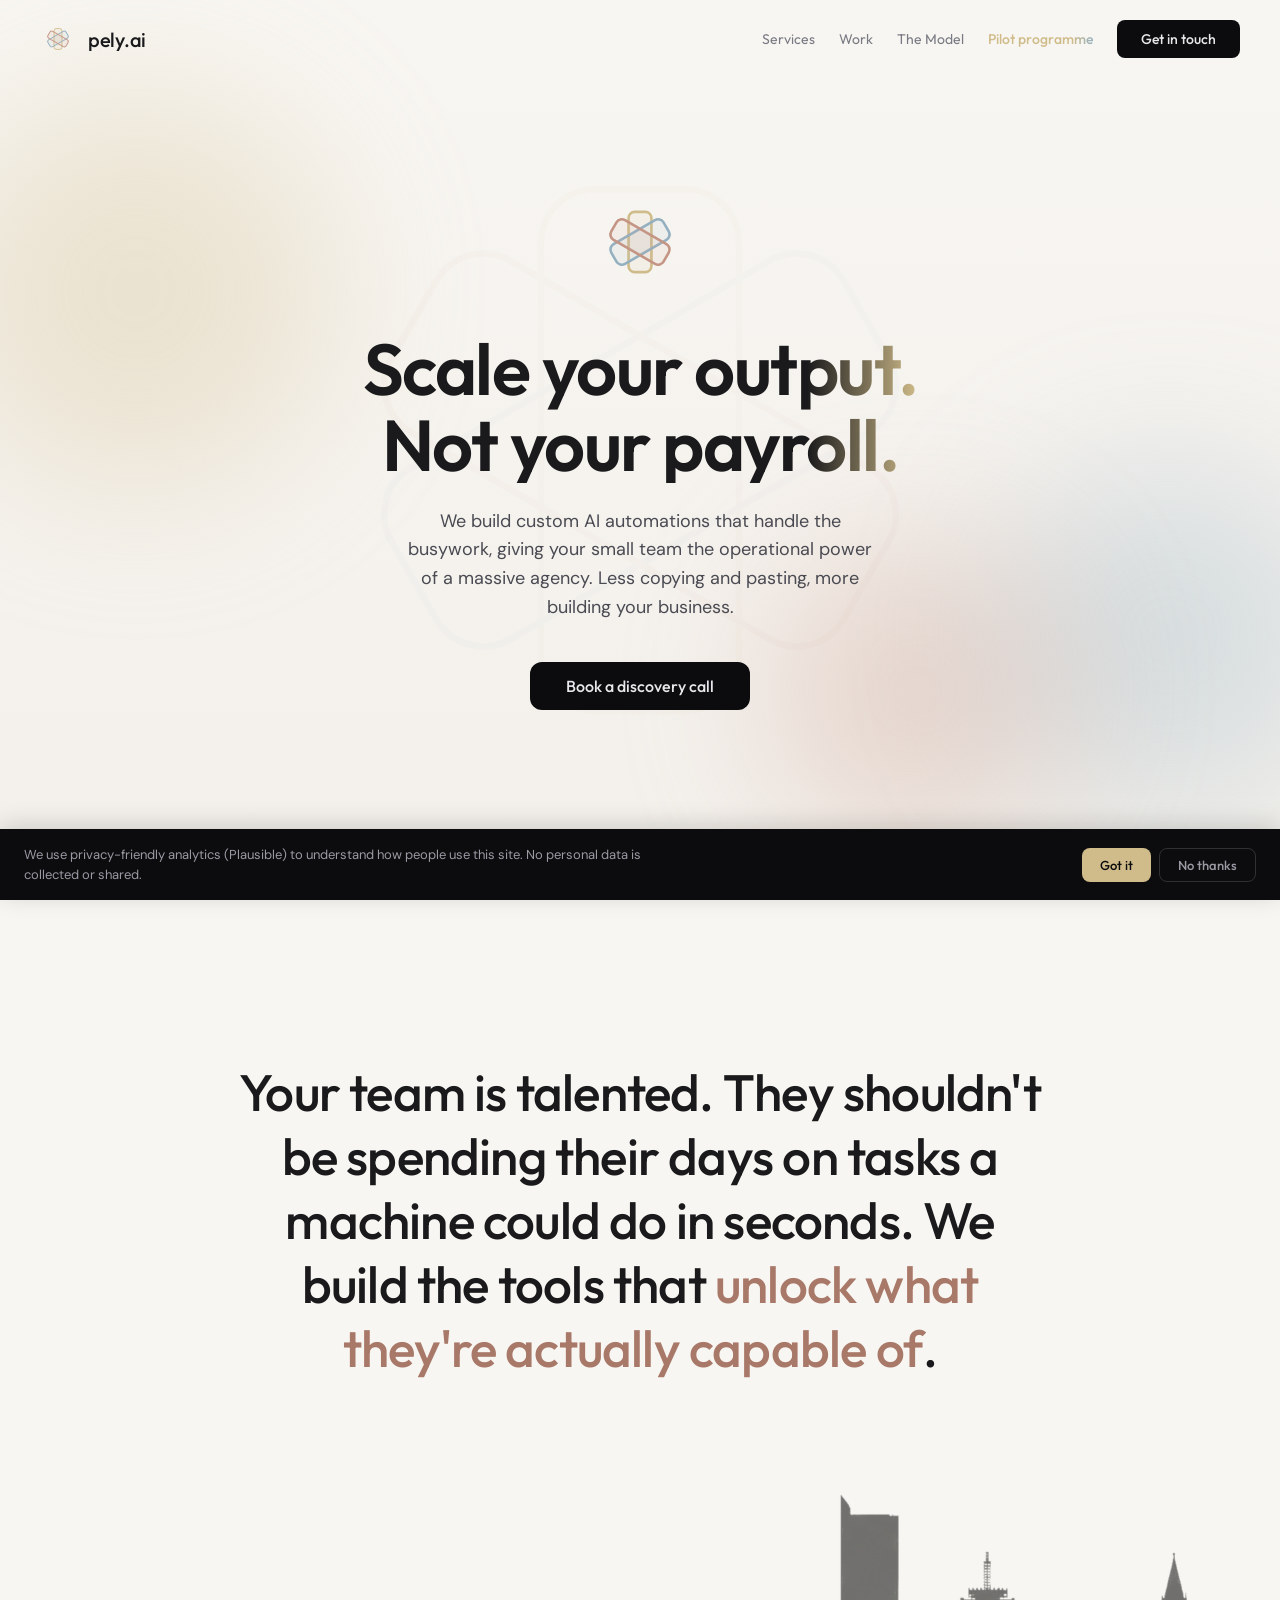
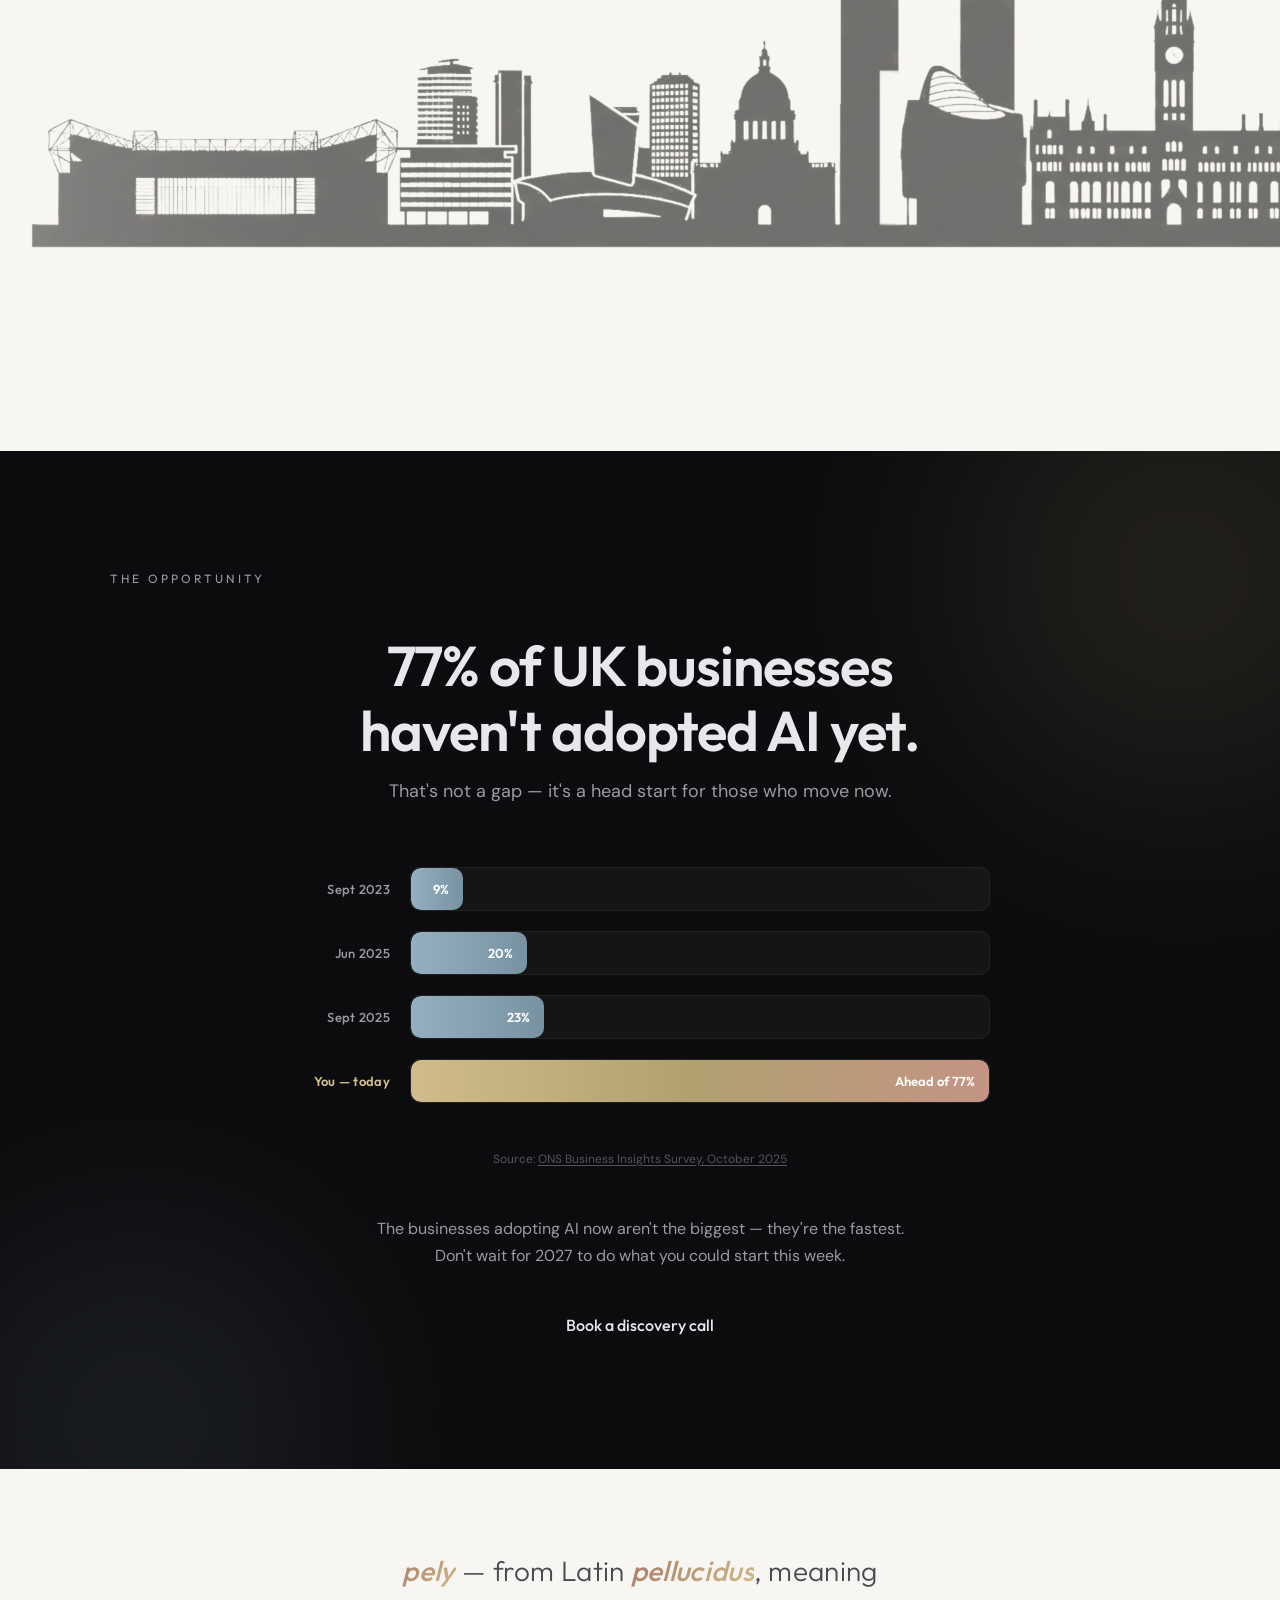
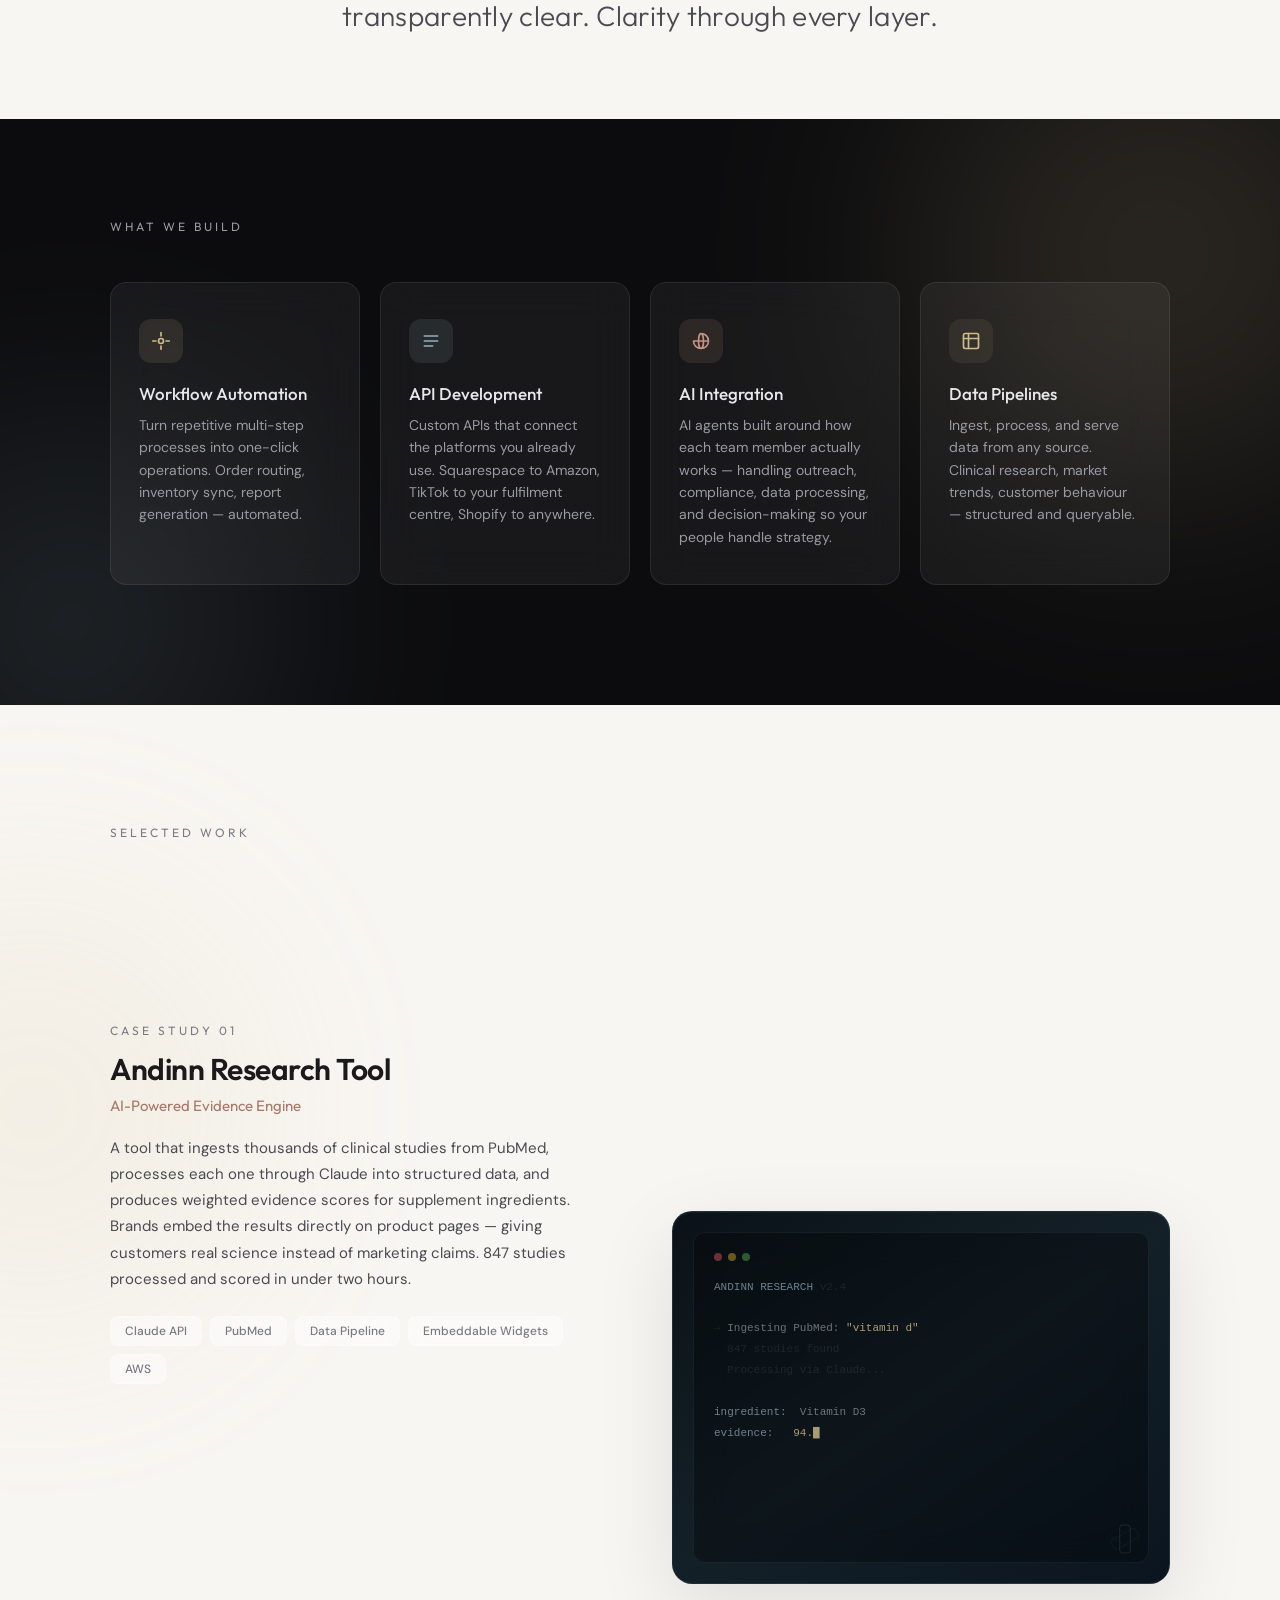
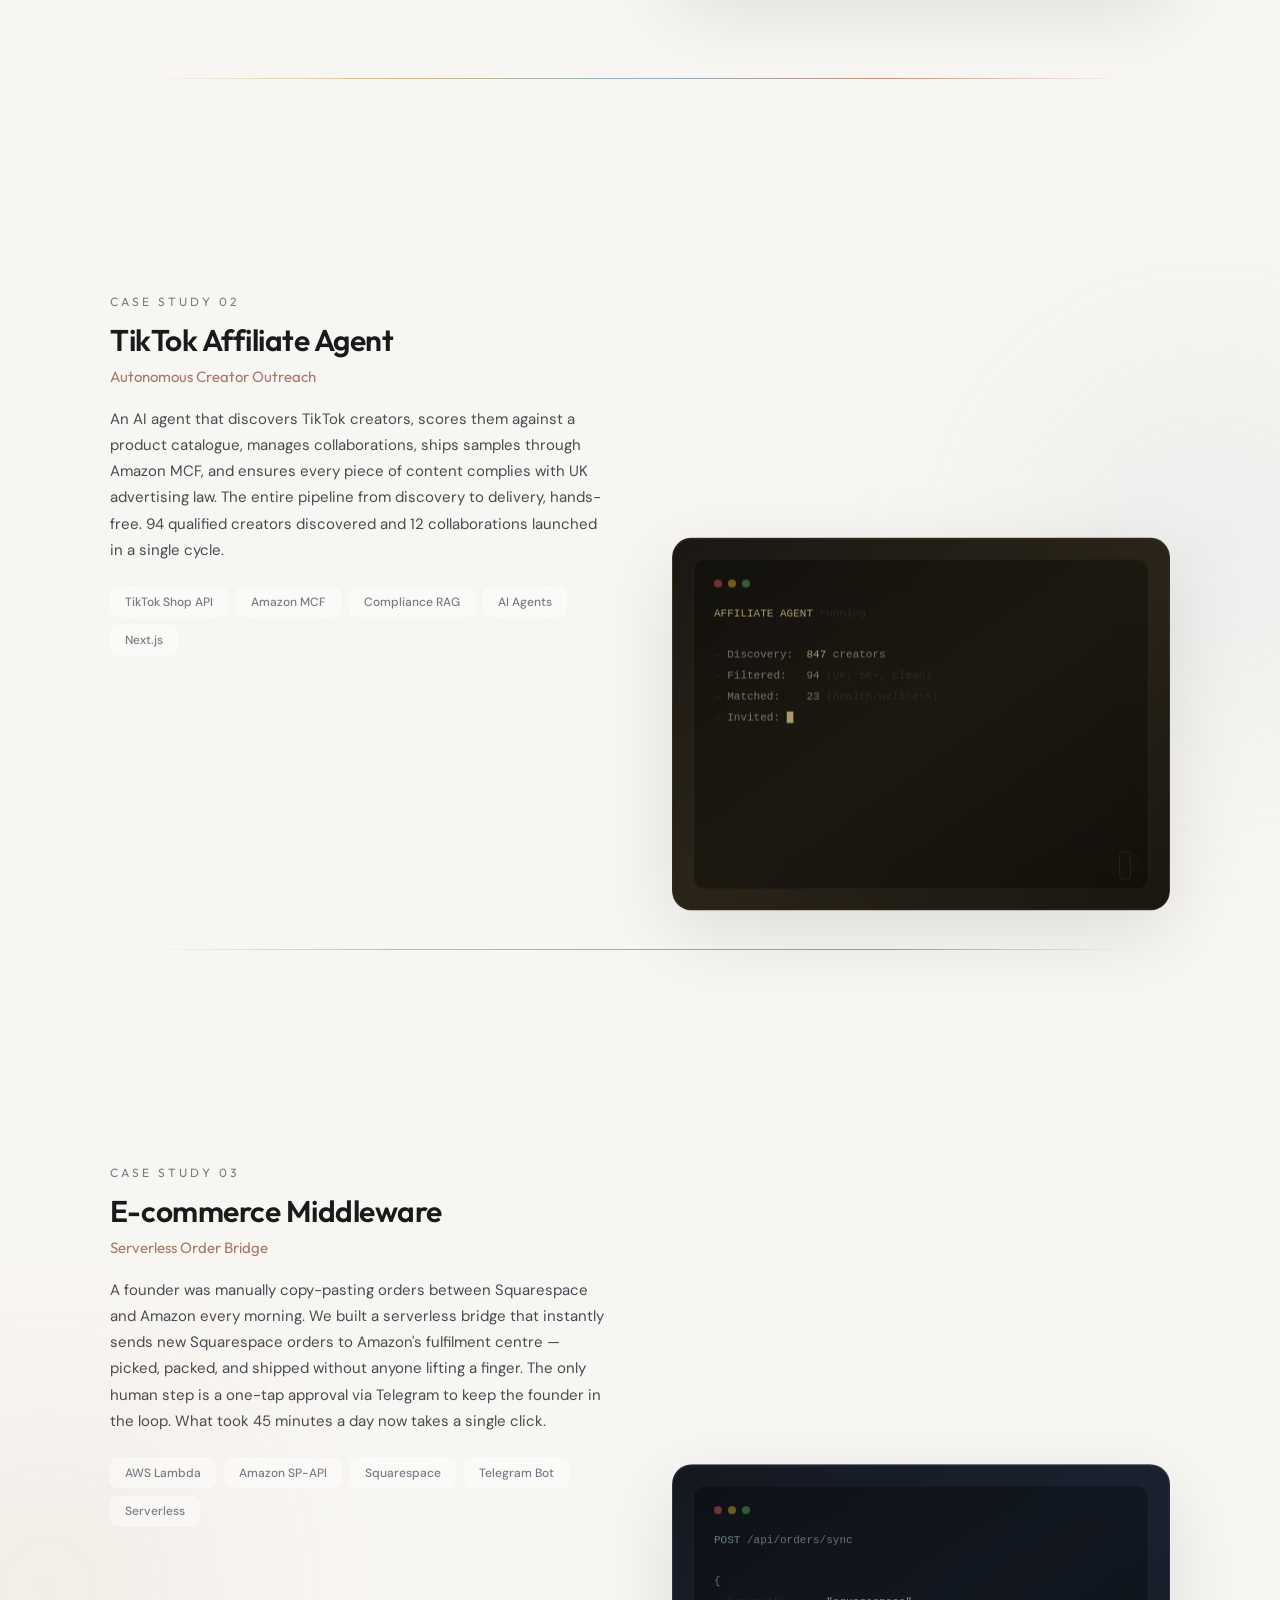
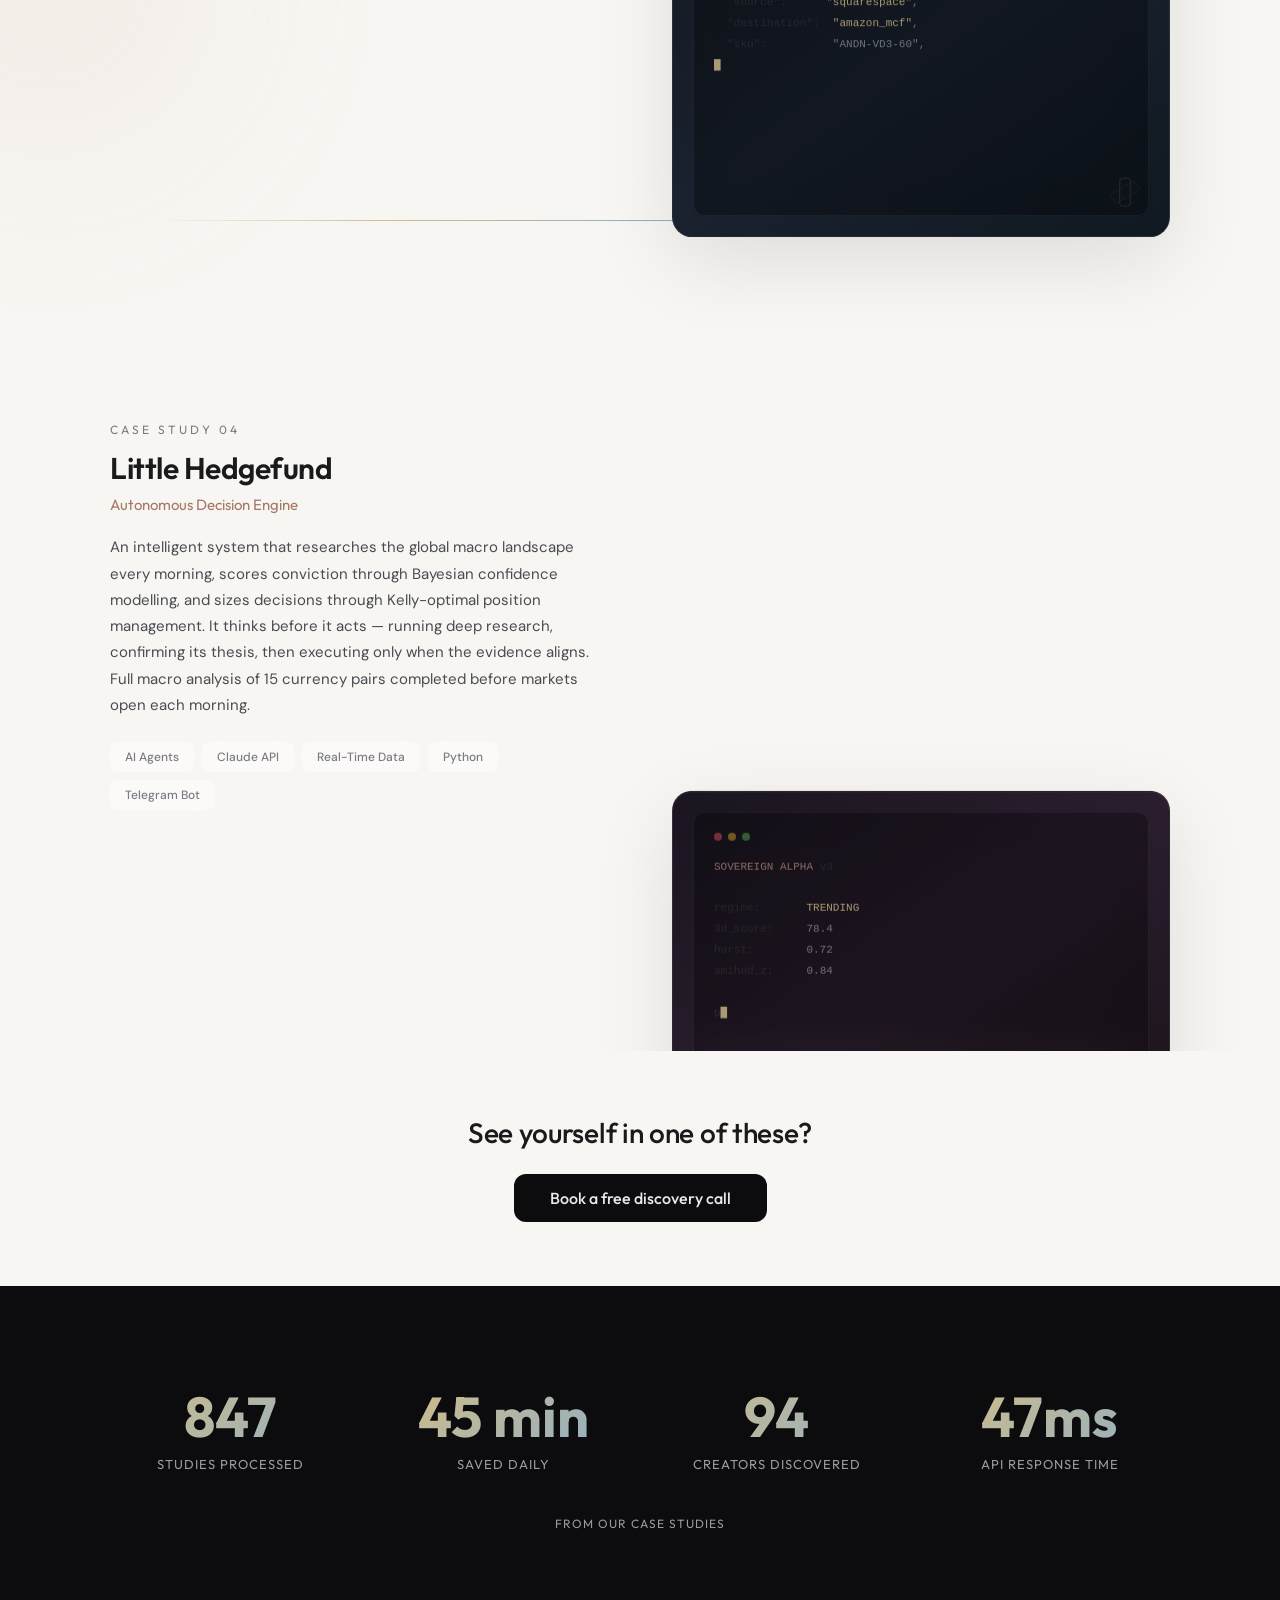
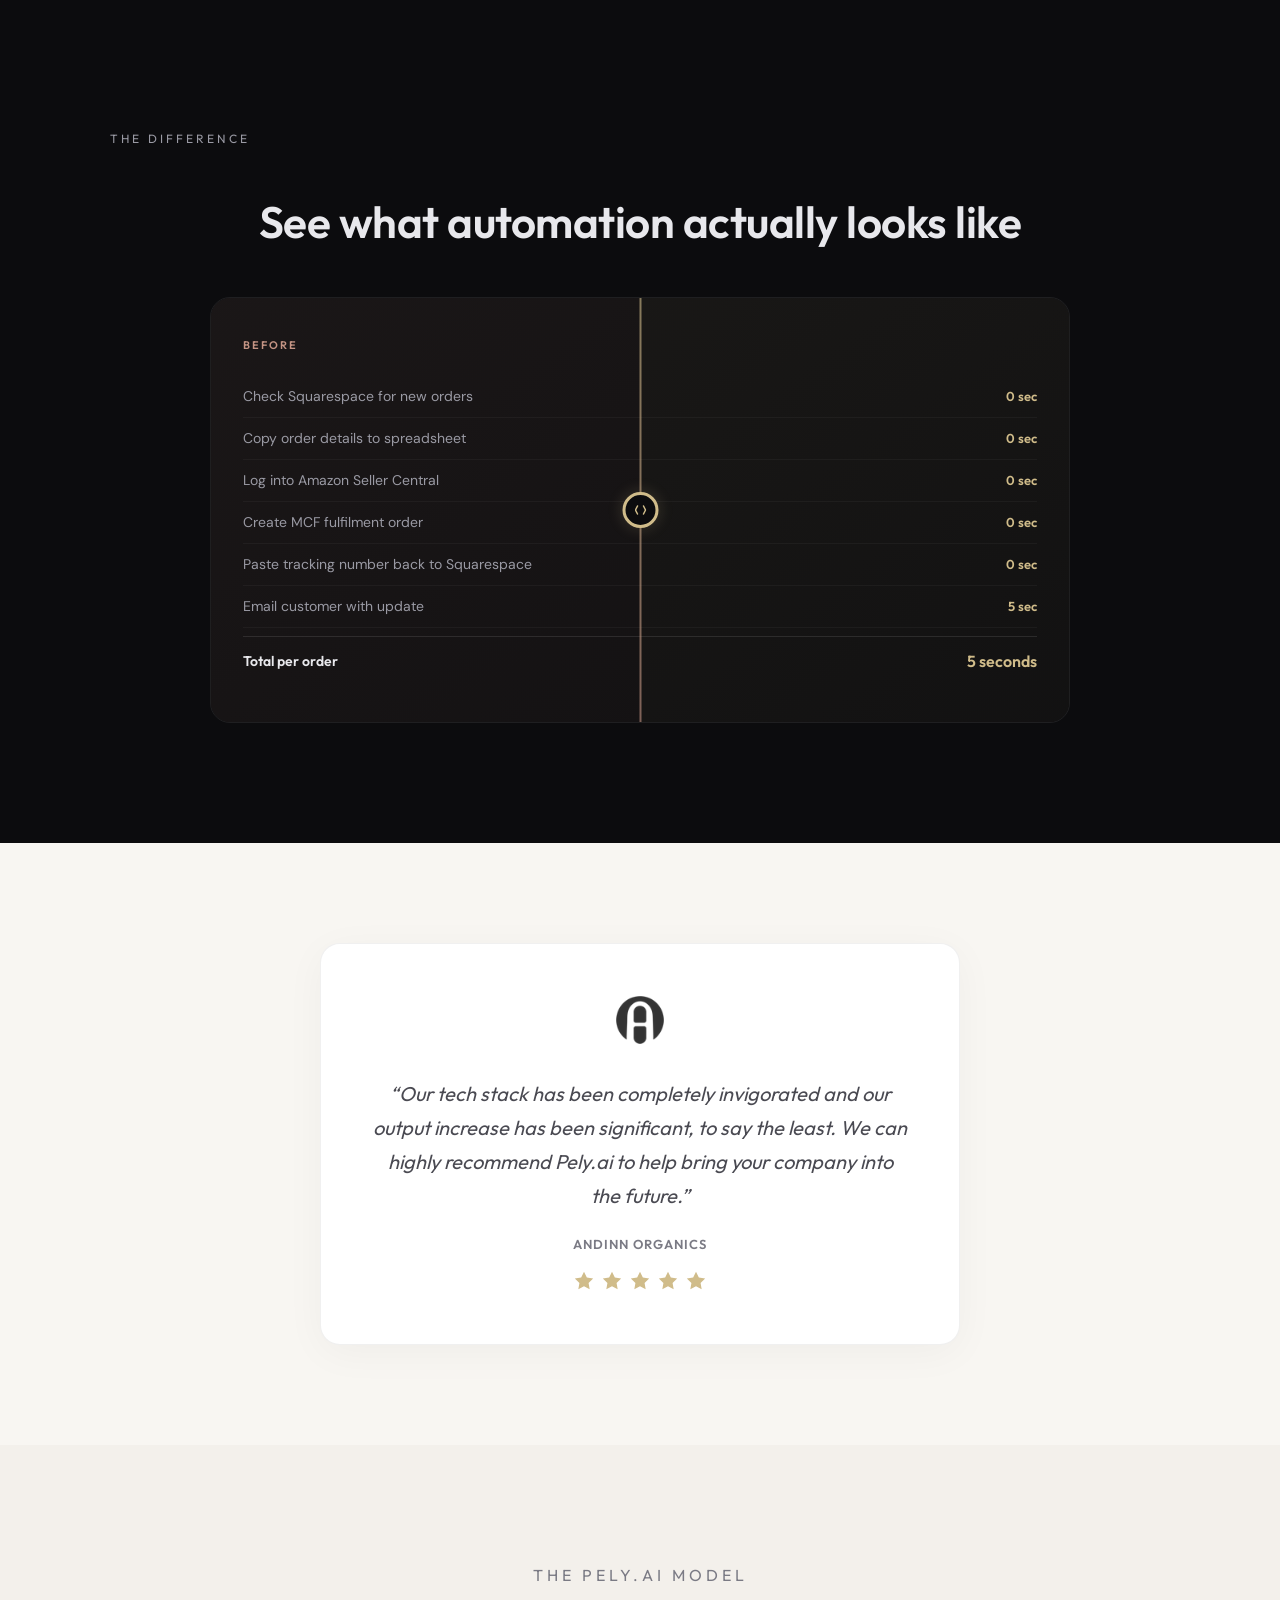
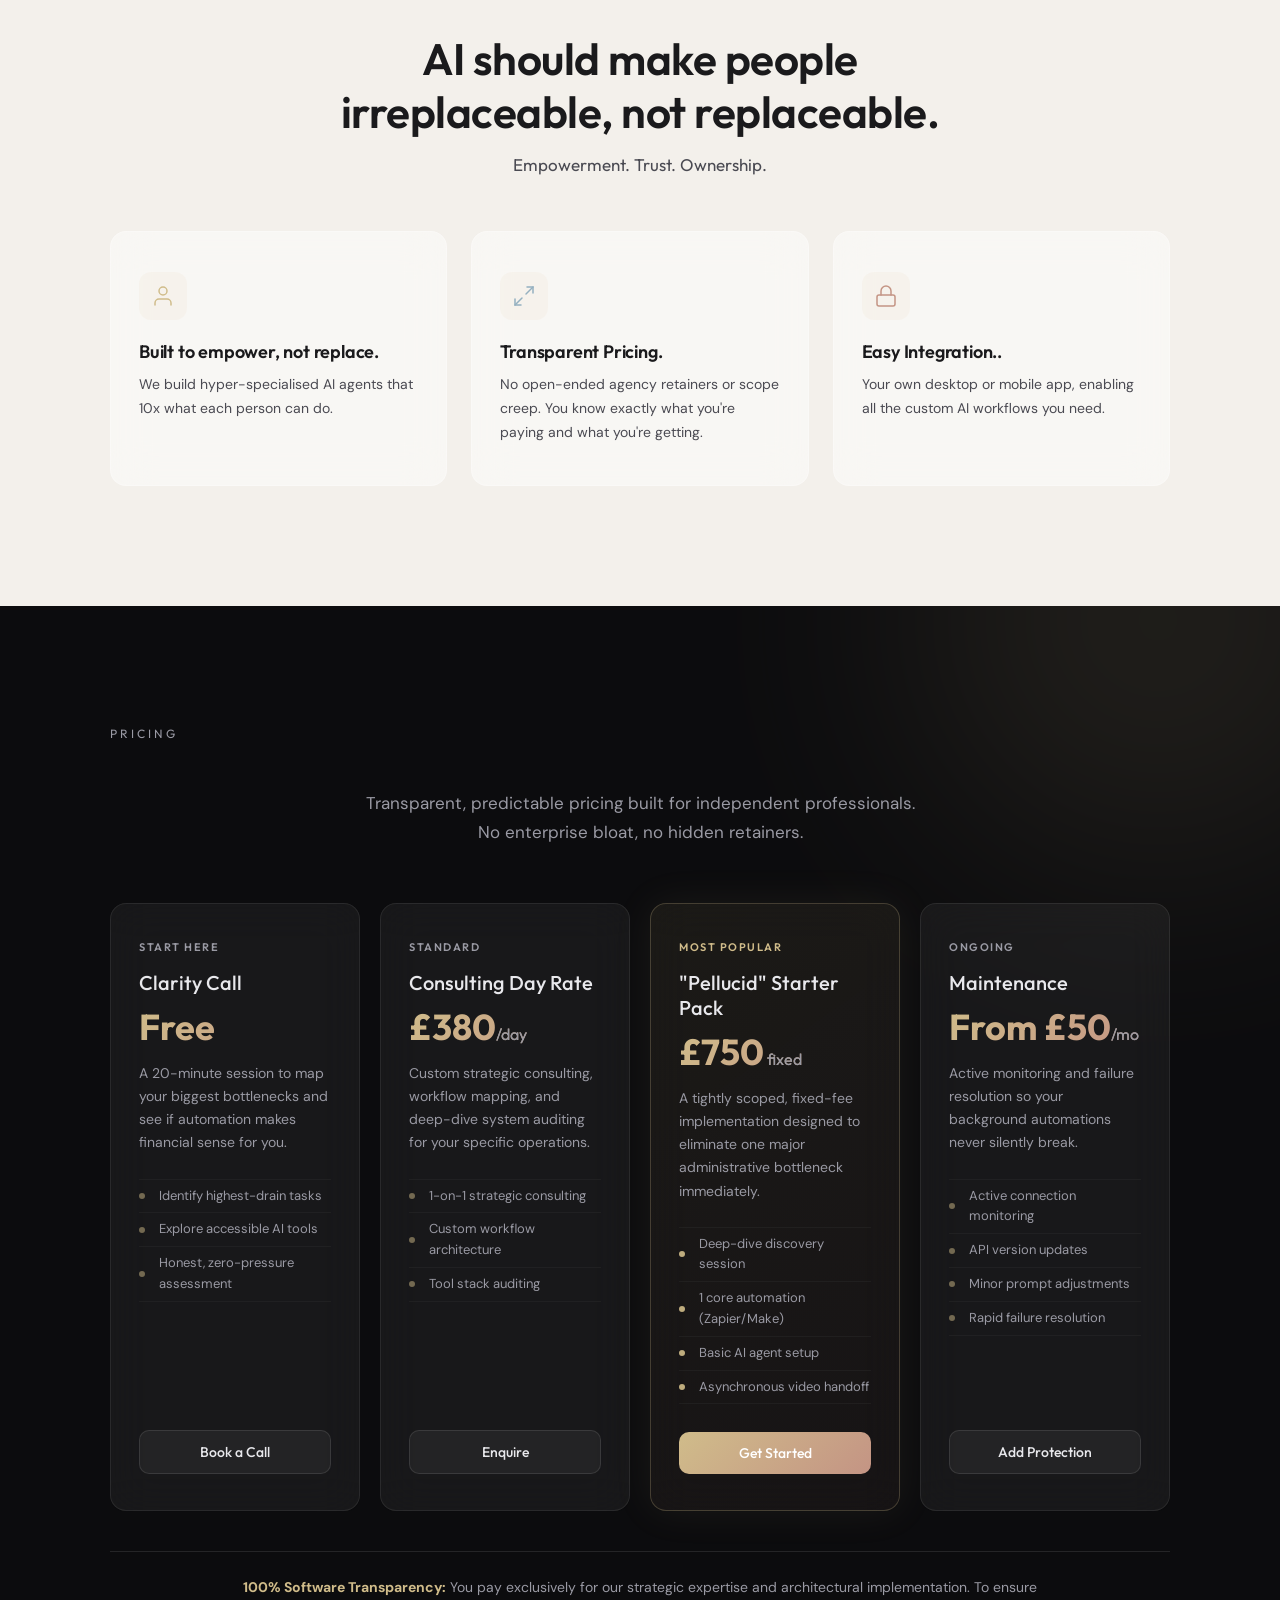
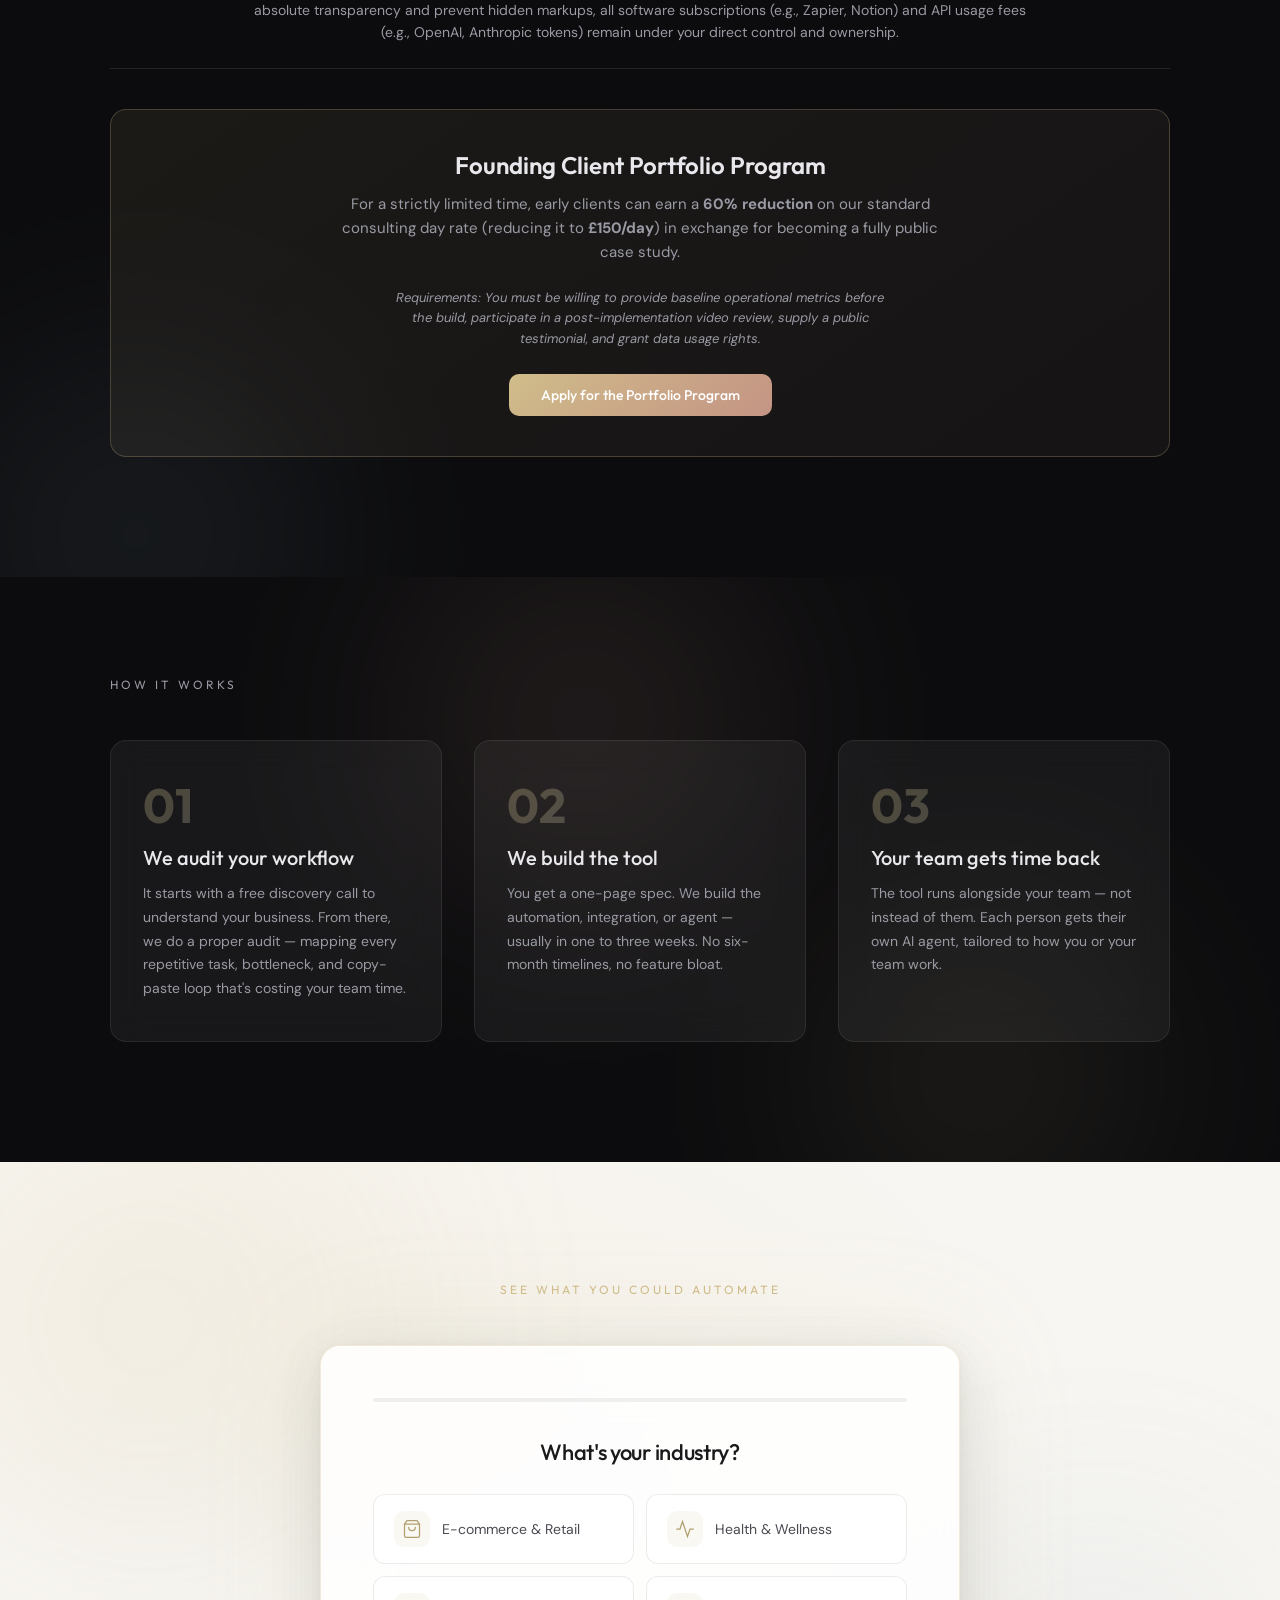
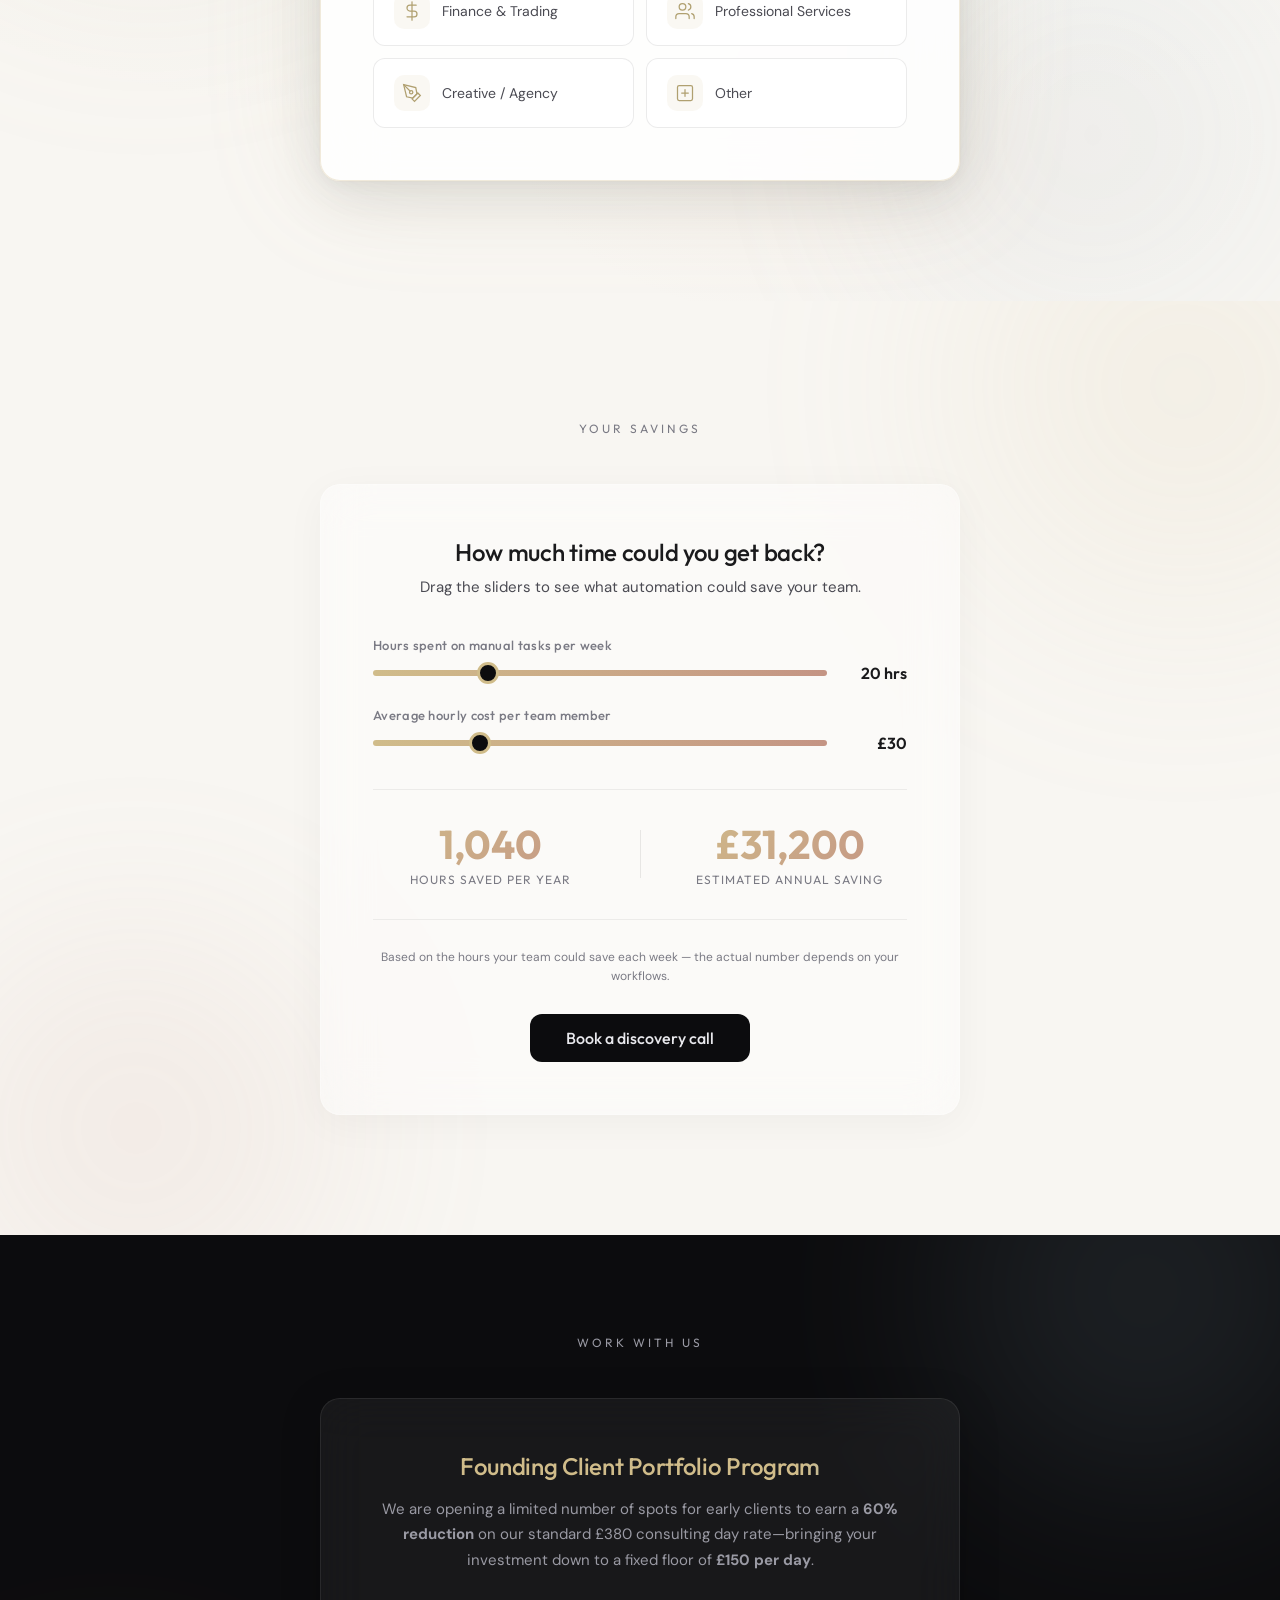
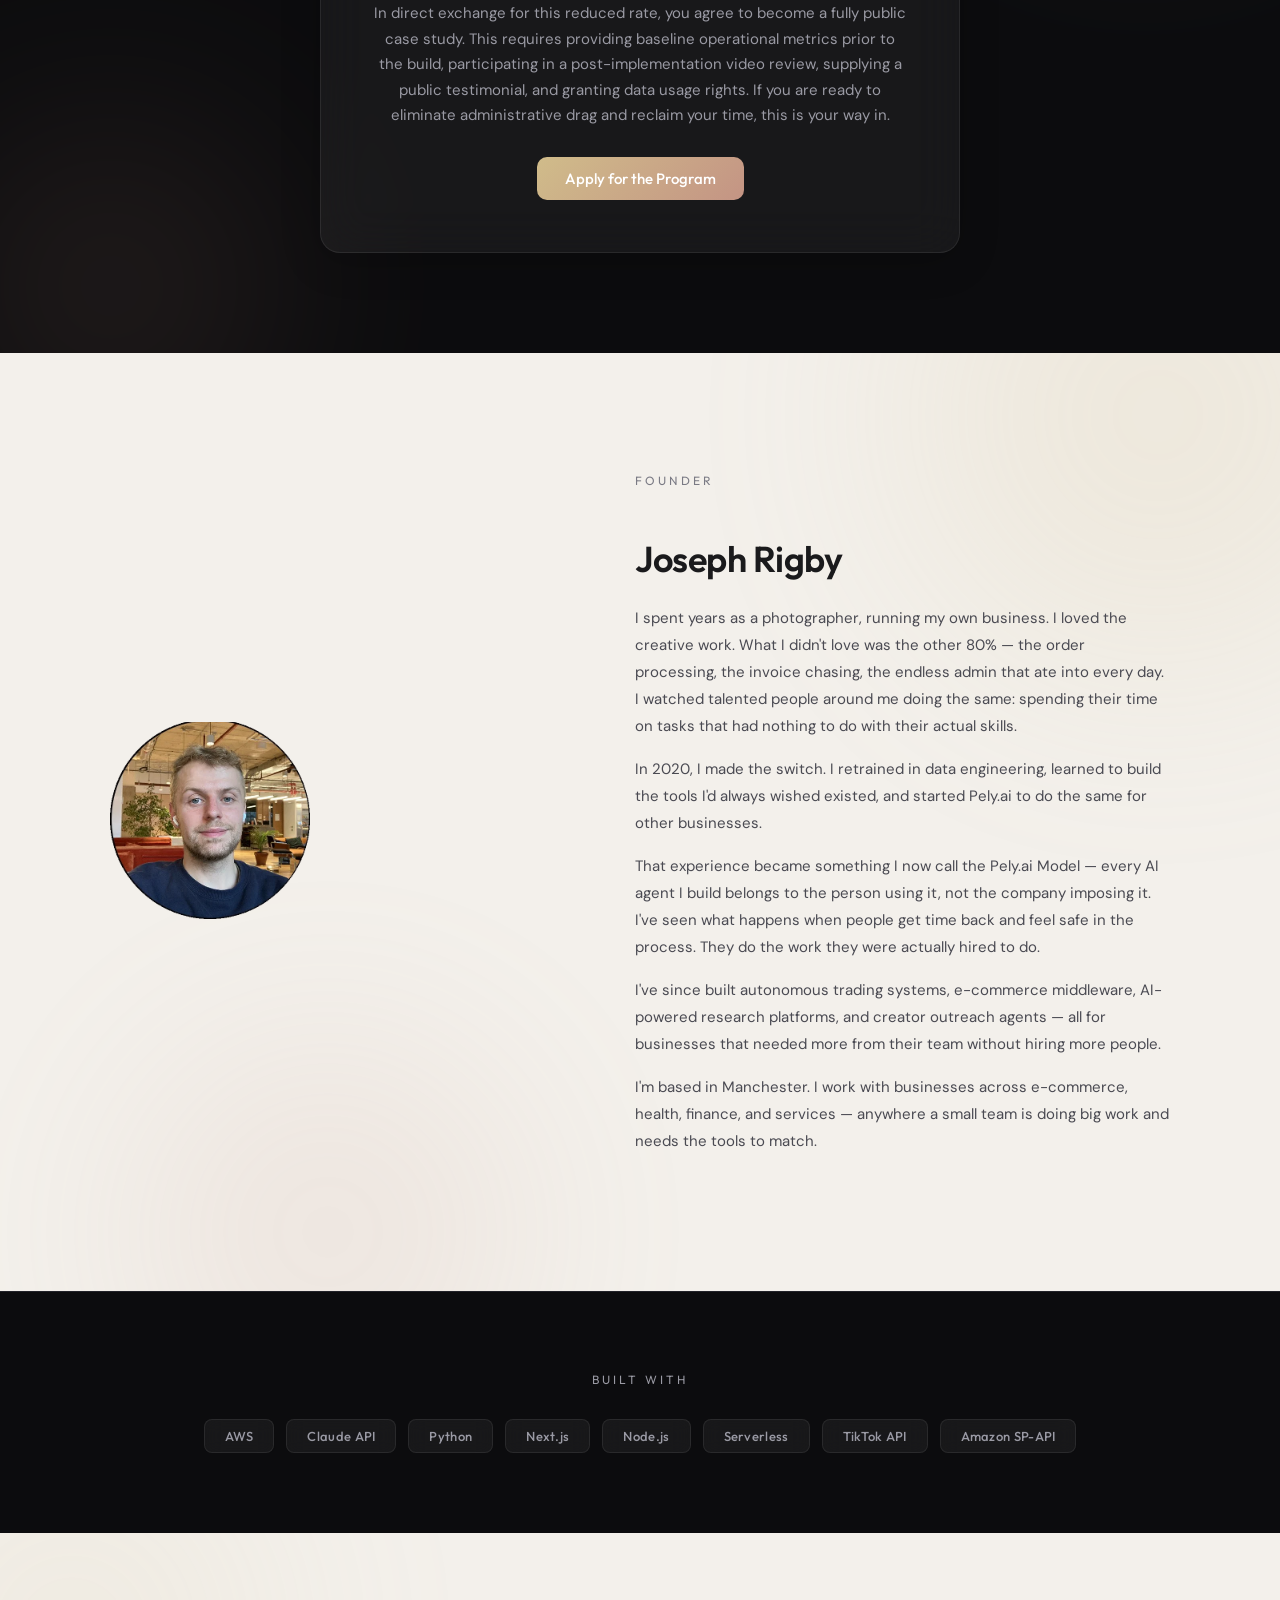
==== commit 987a0c56: "Pricing updates" ====
--- a/index.html
+++ b/index.html
@@ -654,7 +654,7 @@
     <div class="steps">
       <div class="step reveal stagger-1"><div class="step-number" aria-hidden="true">01</div><h3>We audit your workflow</h3><p>It starts with a free discovery call to understand your business. From there, we do a proper audit — mapping every repetitive task, bottleneck, and copy-paste loop that's costing your team time.</p></div>
       <div class="step reveal stagger-2"><div class="step-number" aria-hidden="true">02</div><h3>We build the tool</h3><p>You get a one-page spec. We build the automation, integration, or agent — usually in one to three weeks. No six-month timelines, no feature bloat.</p></div>
-      <div class="step reveal stagger-3"><div class="step-number" aria-hidden="true">03</div><h3>Your team gets time back</h3><p>The tool runs alongside your team — not instead of them. Each person gets their own AI agent, tailored to how they work, with the keys in their hands. Nobody gets replaced. Everyone gets faster. We call this the Pely.ai Model.</p></div>
+      <div class="step reveal stagger-3"><div class="step-number" aria-hidden="true">03</div><h3>Your team gets time back</h3><p>The tool runs alongside your team — not instead of them. Each person gets their own AI agent, tailored to how you or your team work.</p></div>
     </div>
   </div>
 </section>
@@ -931,9 +931,10 @@
   <div class="container">
     <div class="section-label reveal">Work with us</div>
     <div class="pilot-card reveal-scale">
-      <h3>Pilot programme — 3 spots</h3>
-      <p>We're taking on three businesses for our pilot programme. You get a full workflow audit and your first automation built at 25% off our standard pricing — in exchange for honest feedback and a case study we can share. If your team is drowning in manual ops and you want to free them up — not let them go — this is your way in.</p>
-      <a href="#contact" class="pilot-cta" aria-label="Apply for the pilot — go to contact form">Apply for the pilot</a>
+      <h3>Founding Client Portfolio Program</h3>
+      <p>We are opening a limited number of spots for early clients to earn a <strong>60% reduction</strong> on our standard £380 consulting day rate—bringing your investment down to a fixed floor of <strong>£150 per day</strong>.</p>
+      <p>In direct exchange for this reduced rate, you agree to become a fully public case study. This requires providing baseline operational metrics prior to the build, participating in a post-implementation video review, supplying a public testimonial, and granting data usage rights. If you are ready to eliminate administrative drag and reclaim your time, this is your way in.</p>
+      <a href="#contact" class="pilot-cta" aria-label="Apply for the portfolio program — go to contact form">Apply for the Program</a>
     </div>
   </div>
 </section>
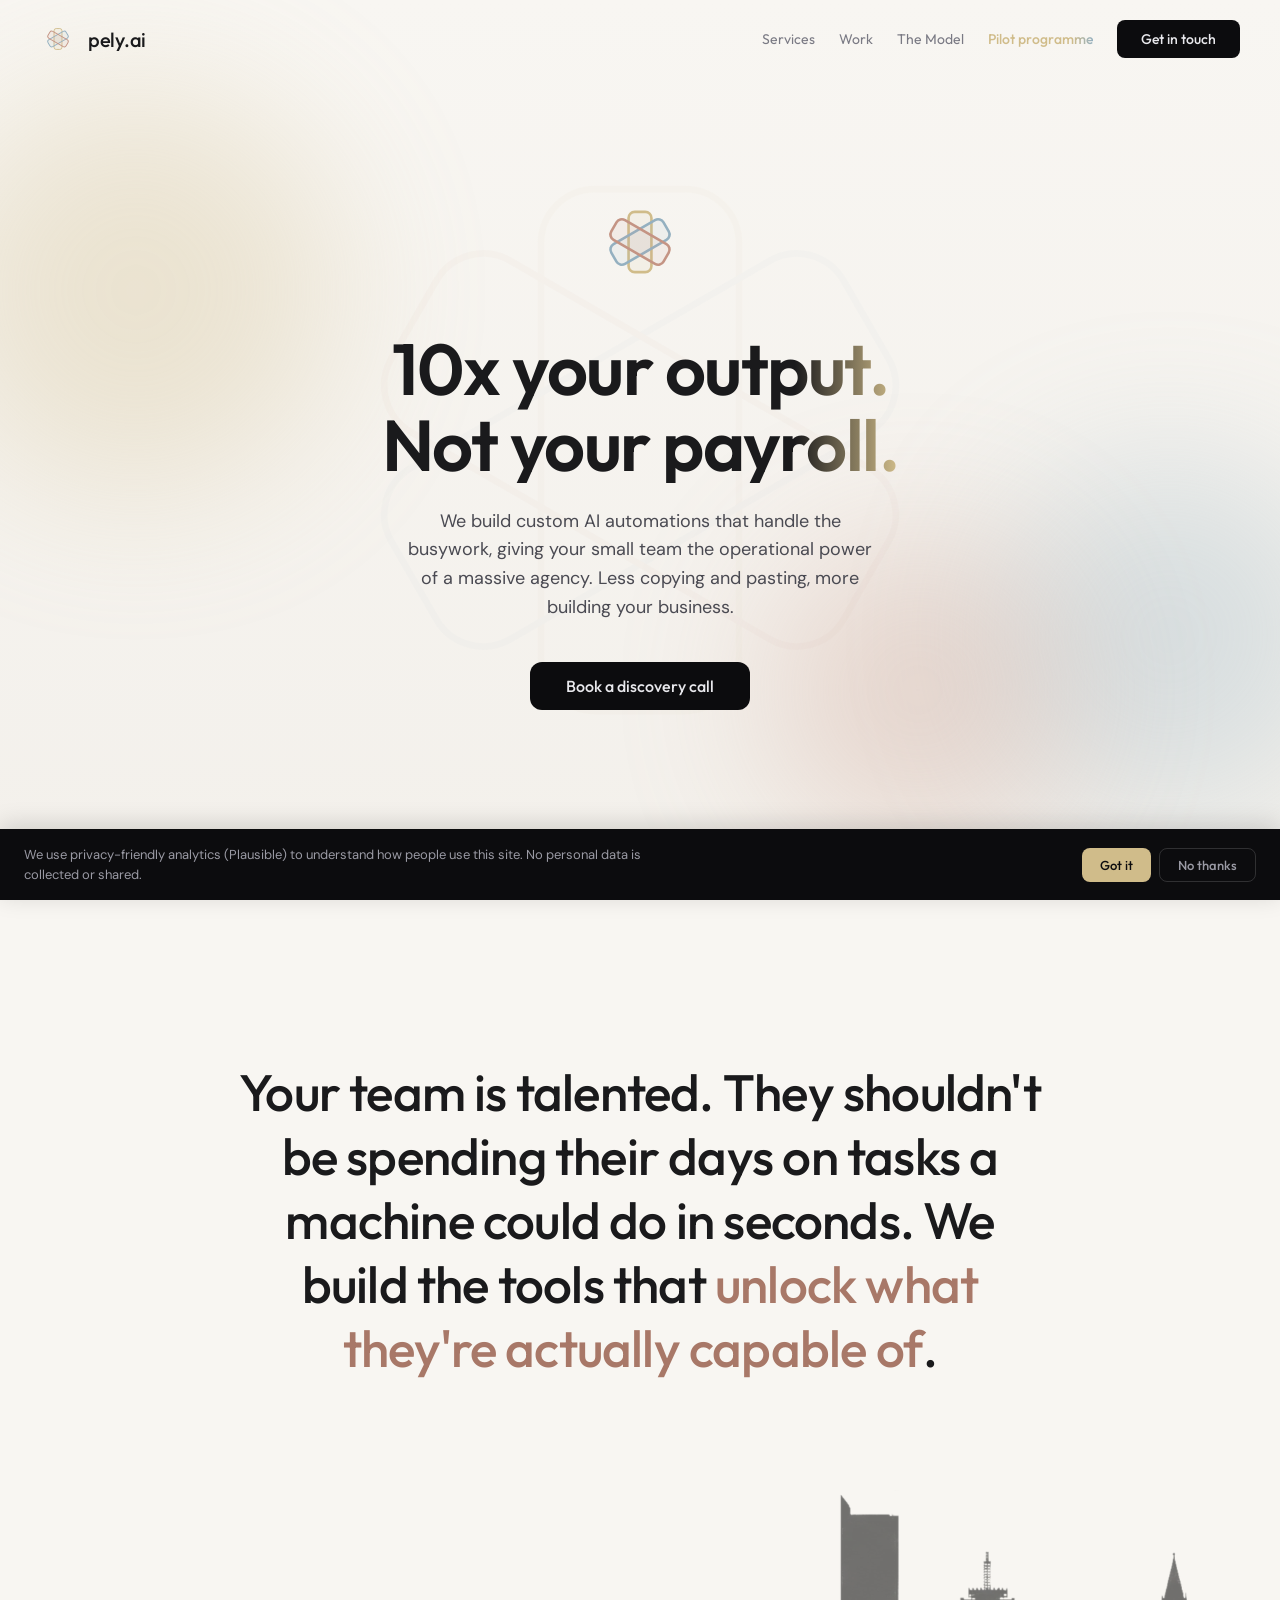
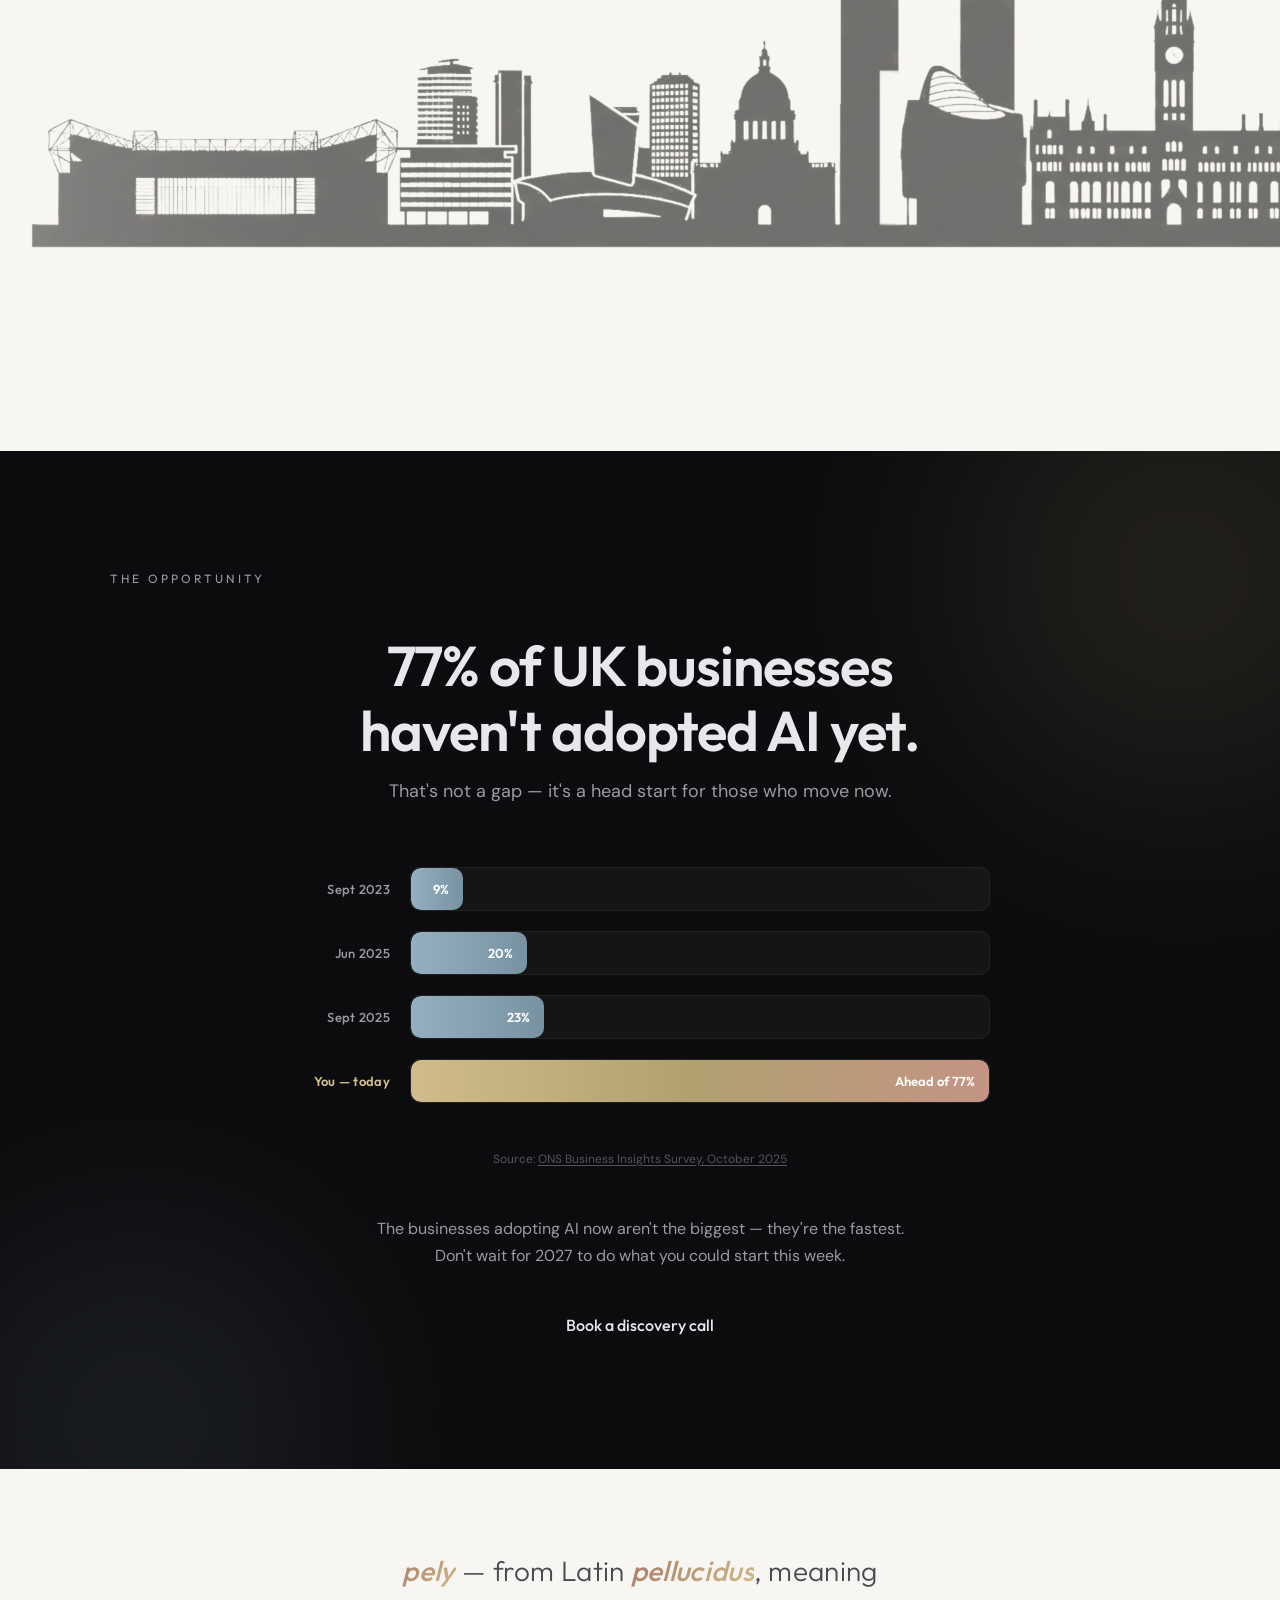
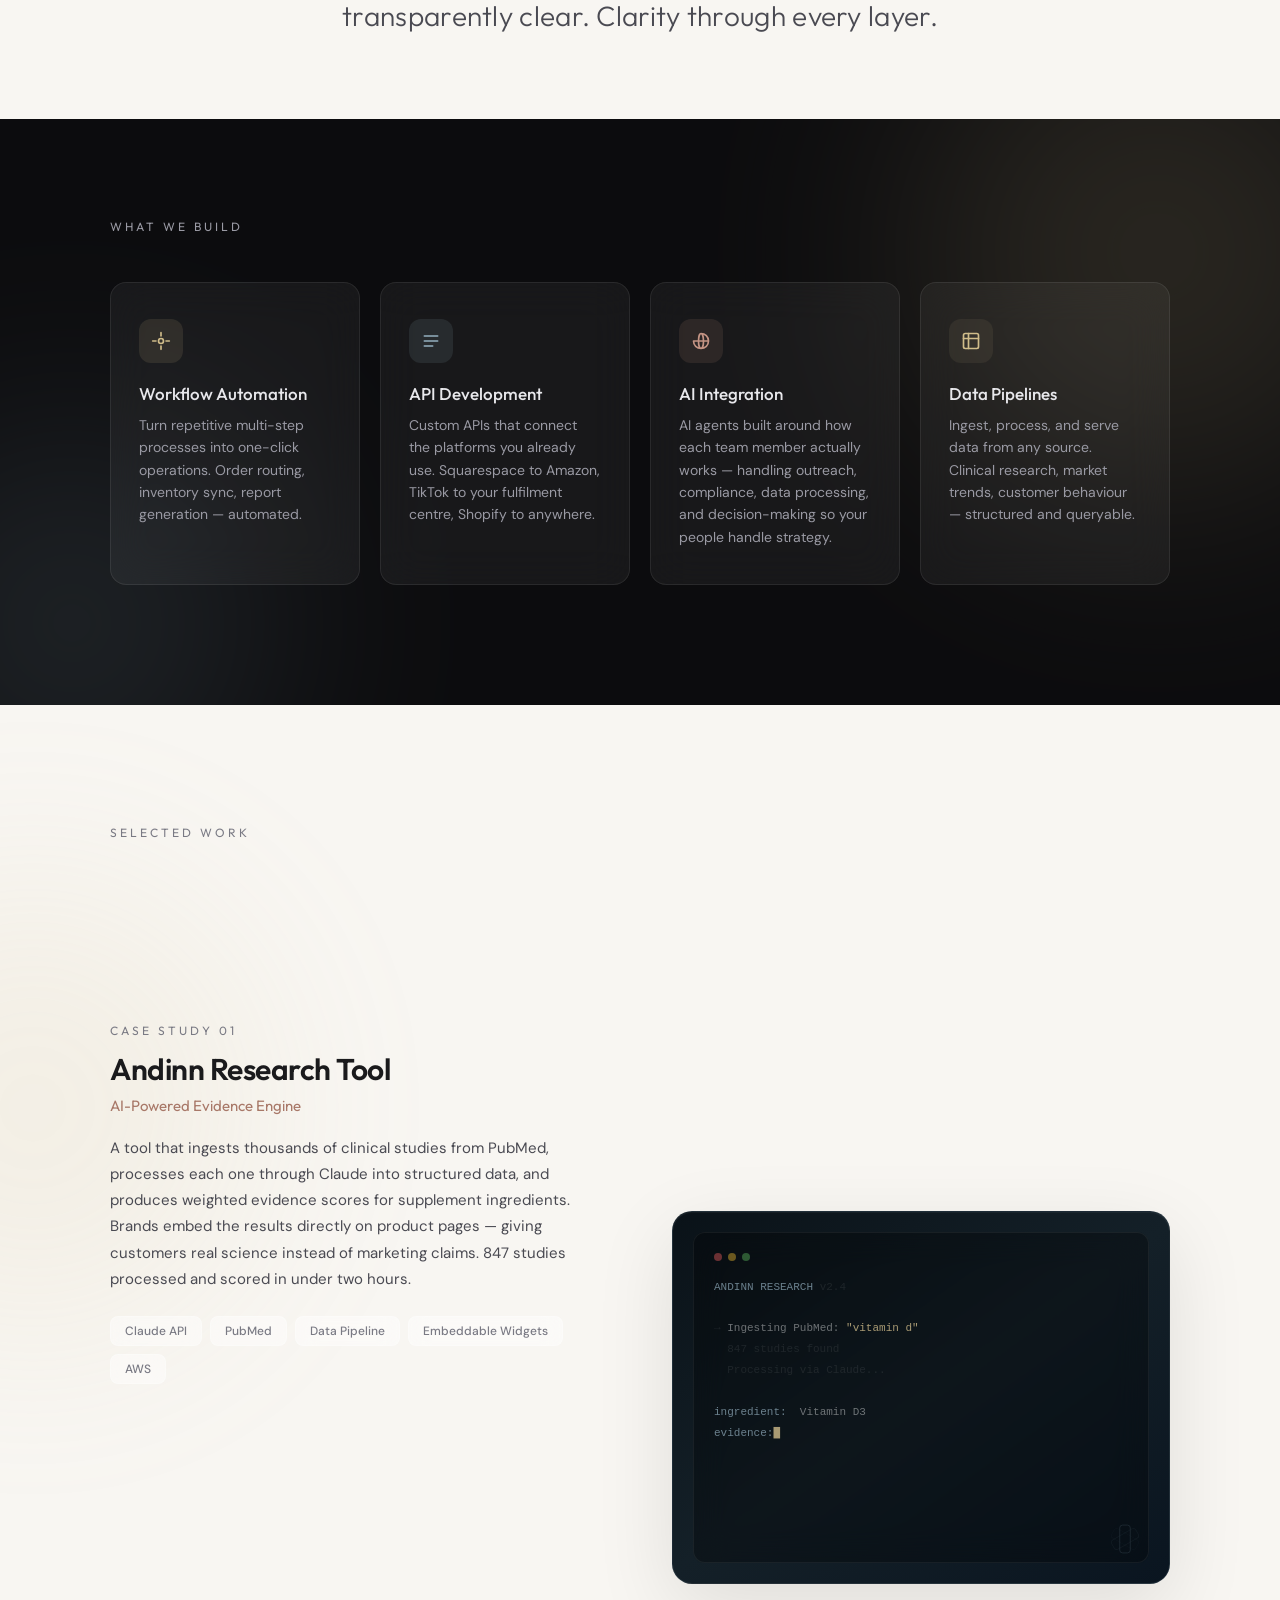
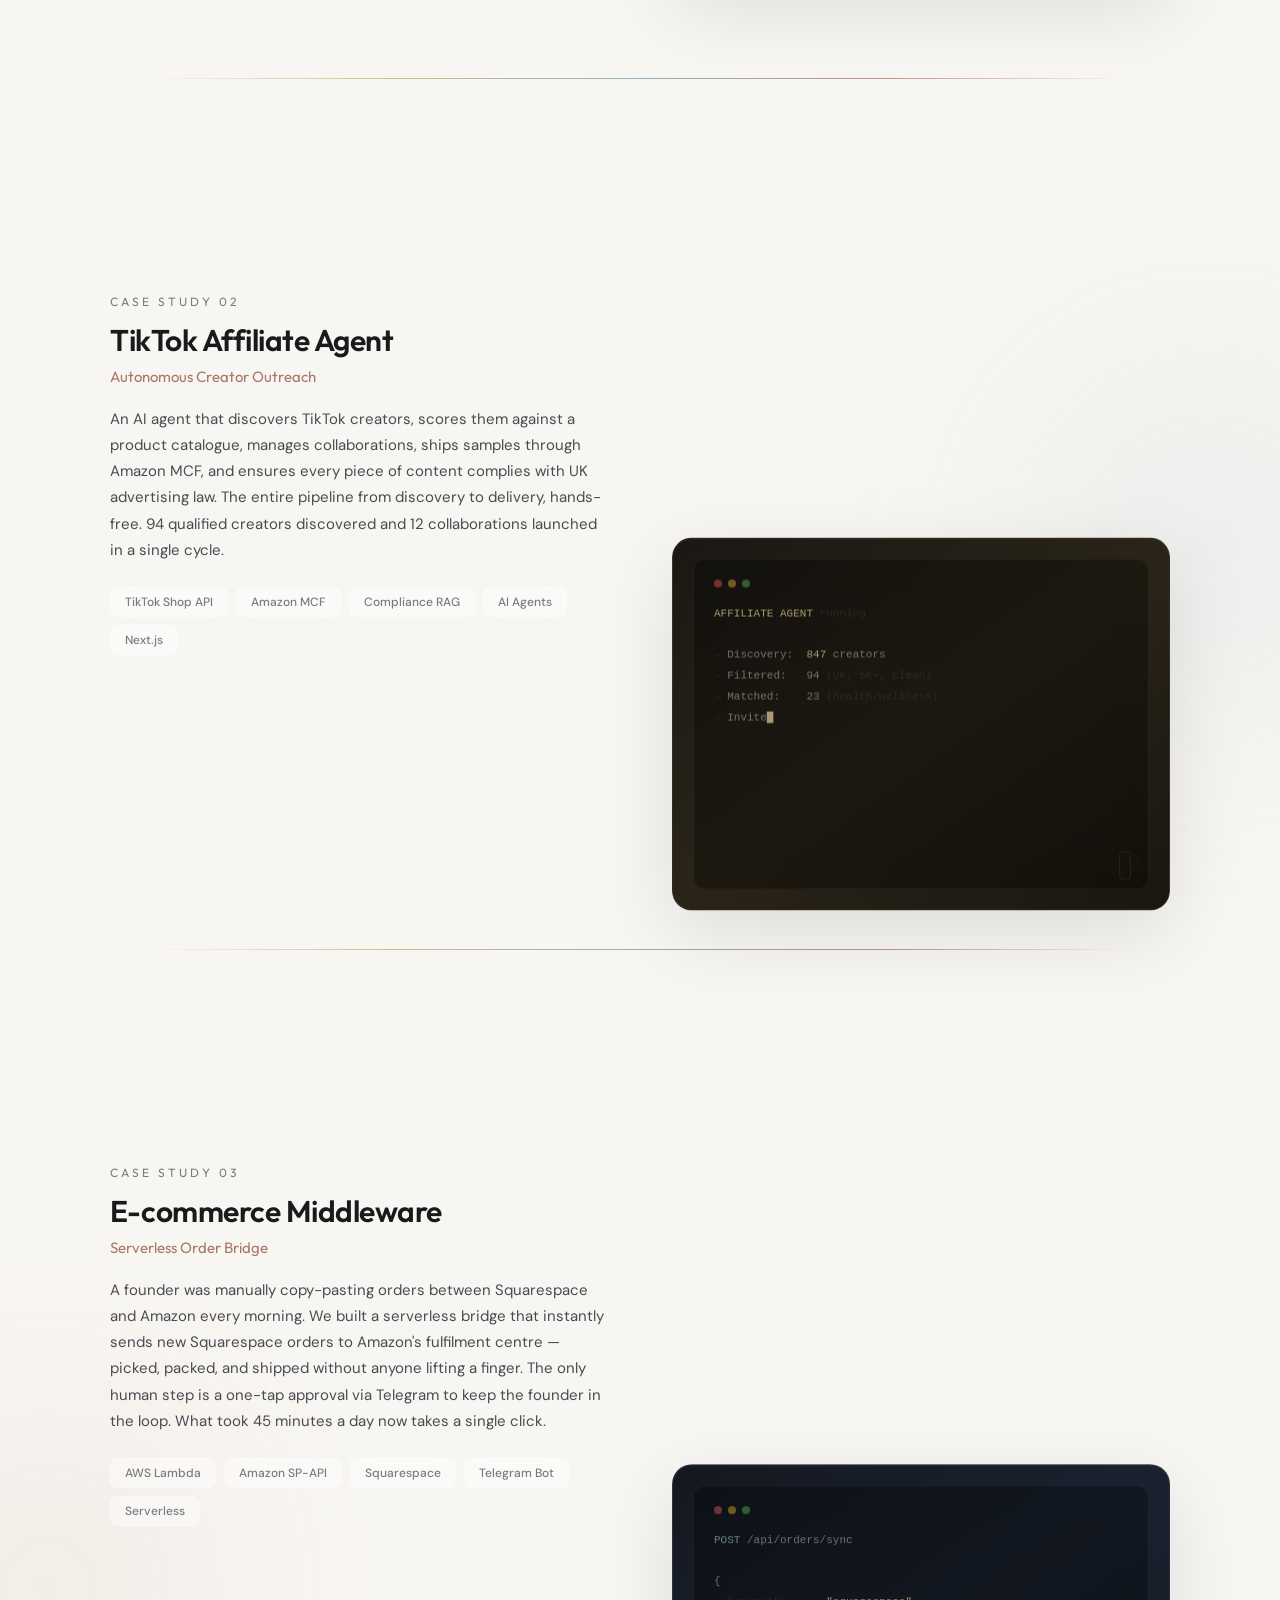
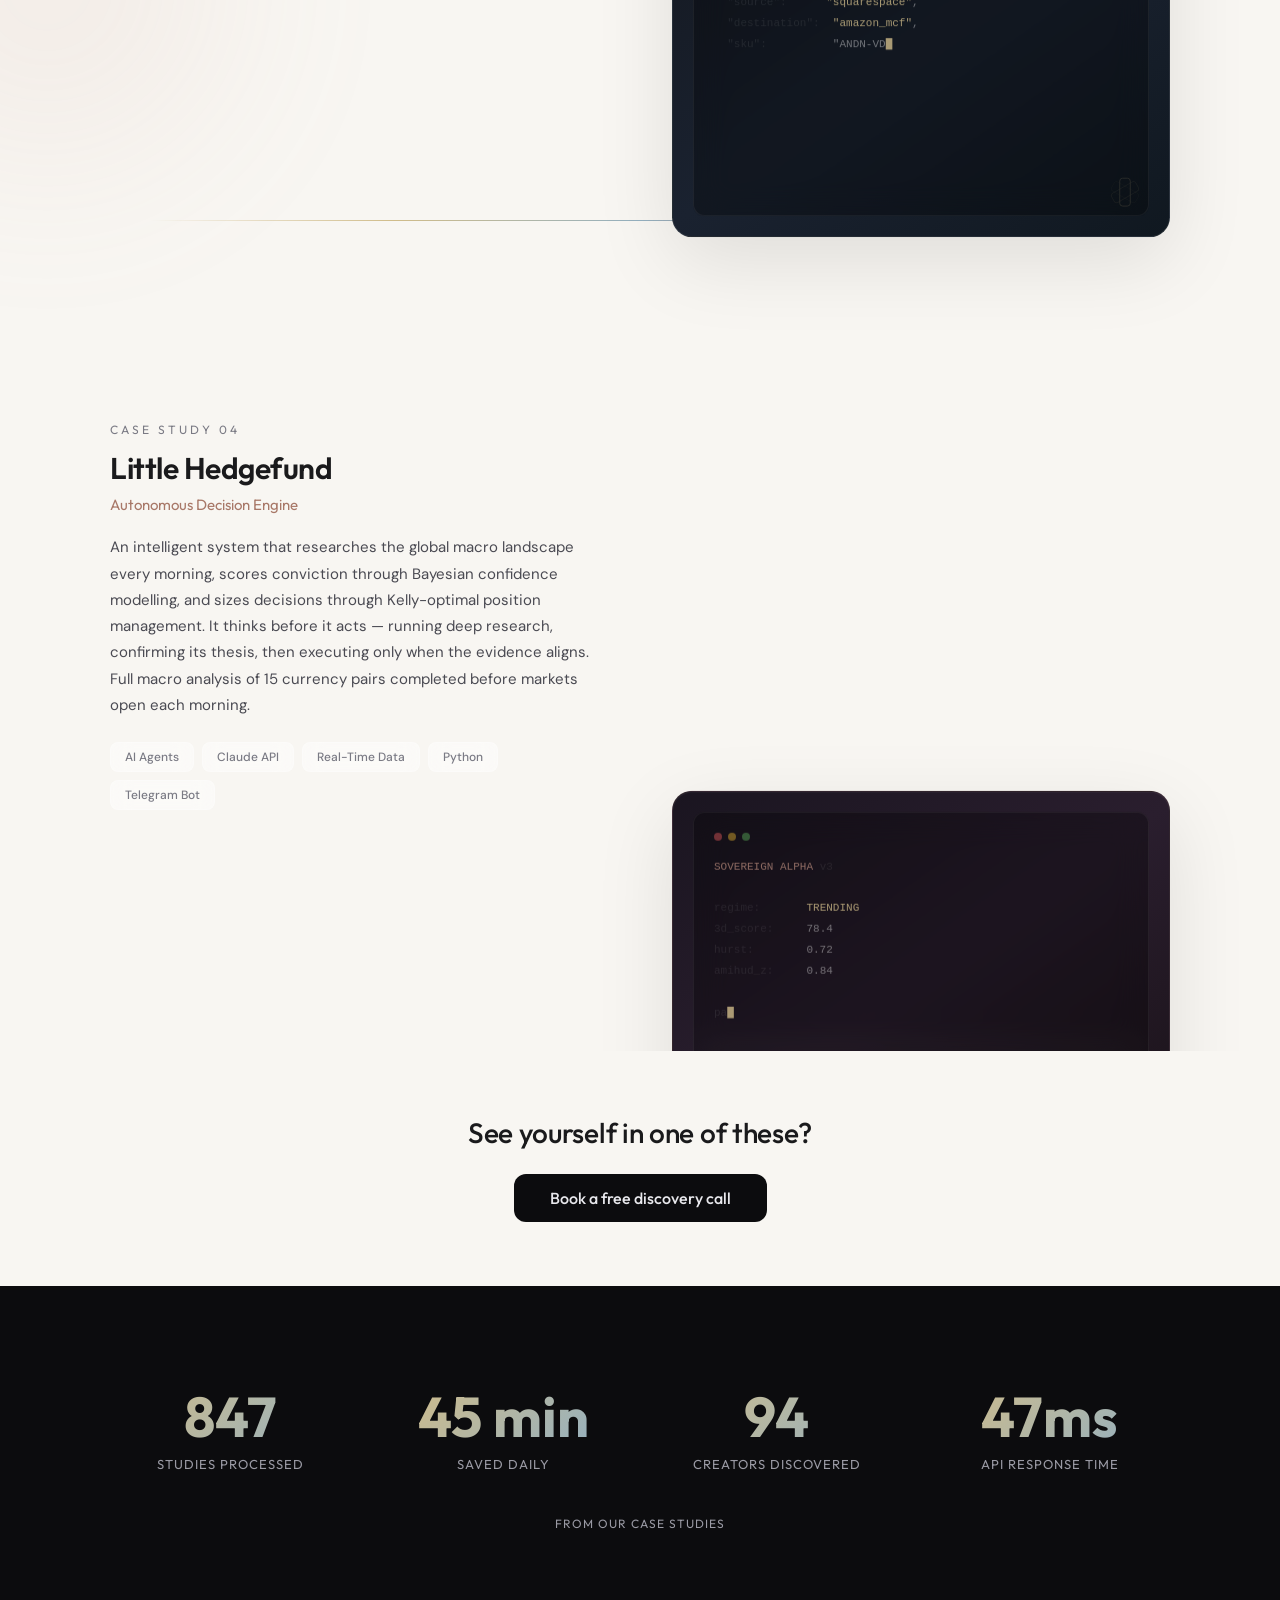
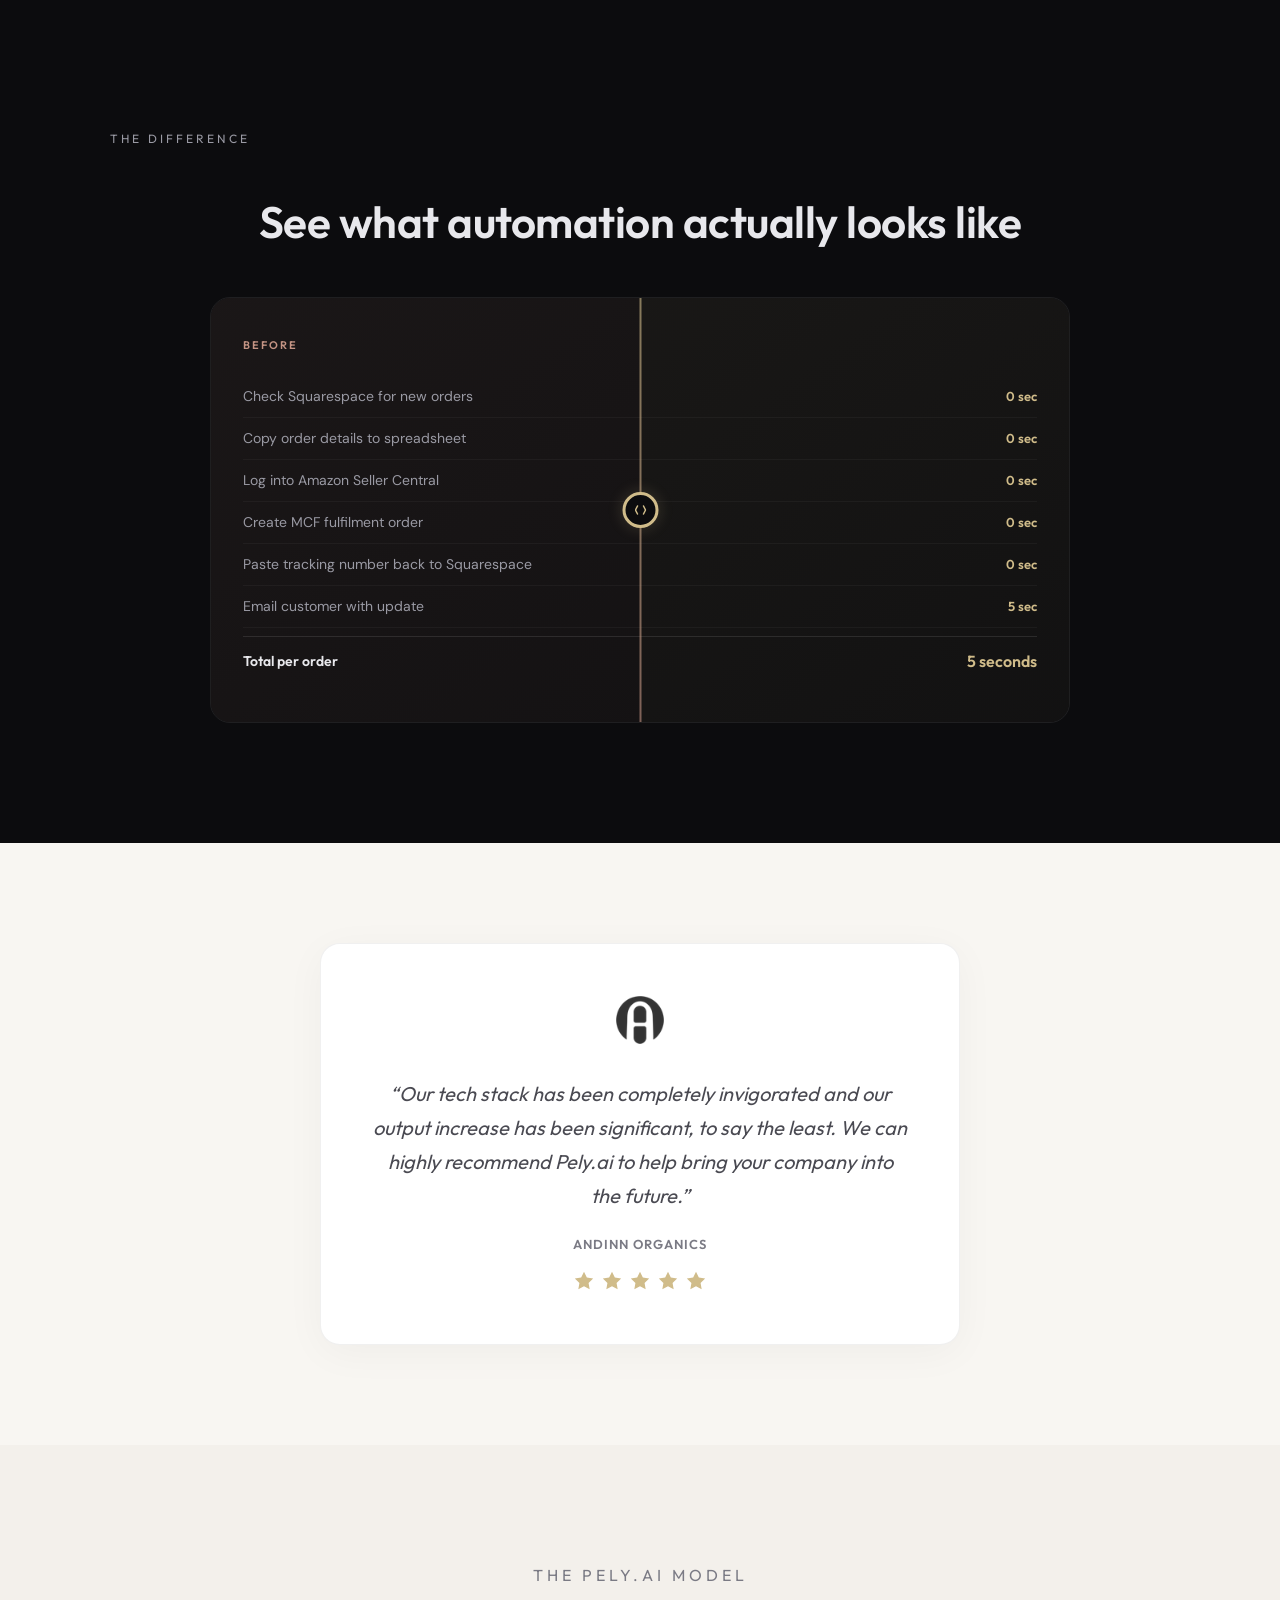
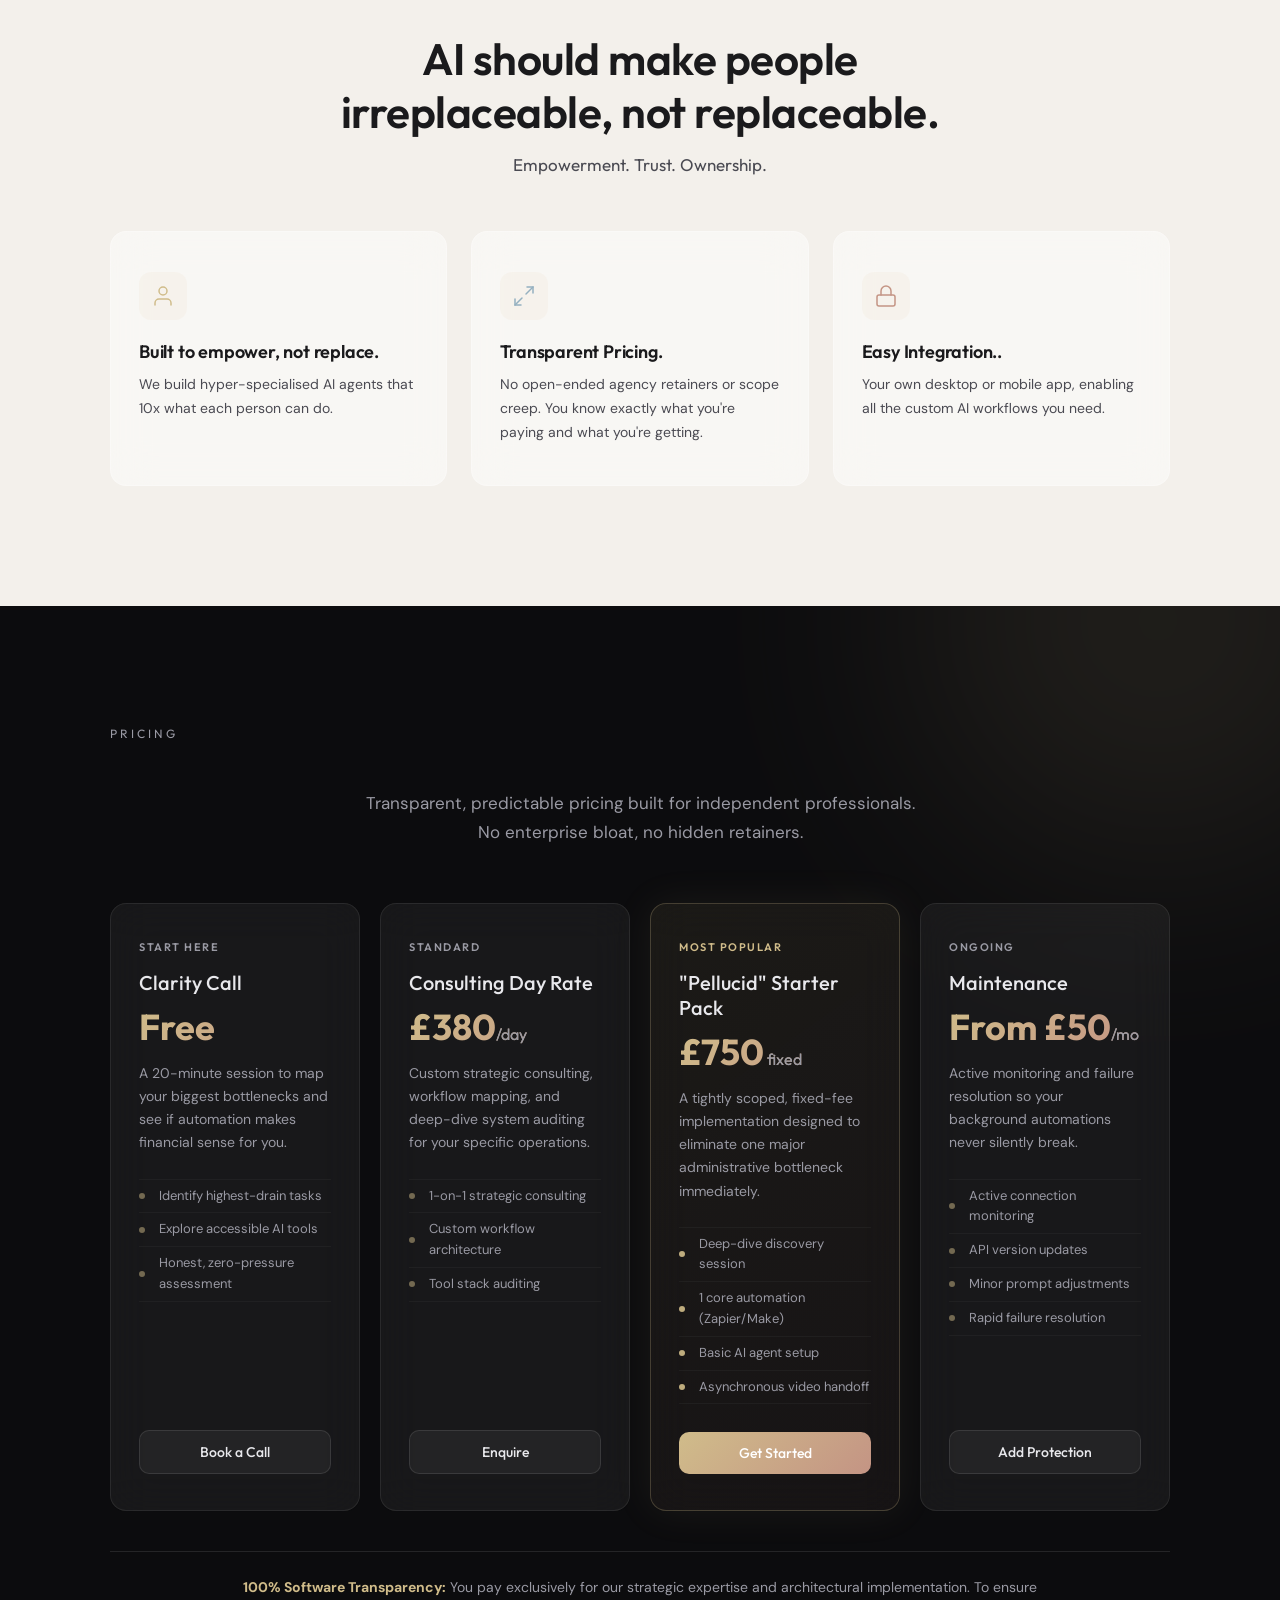
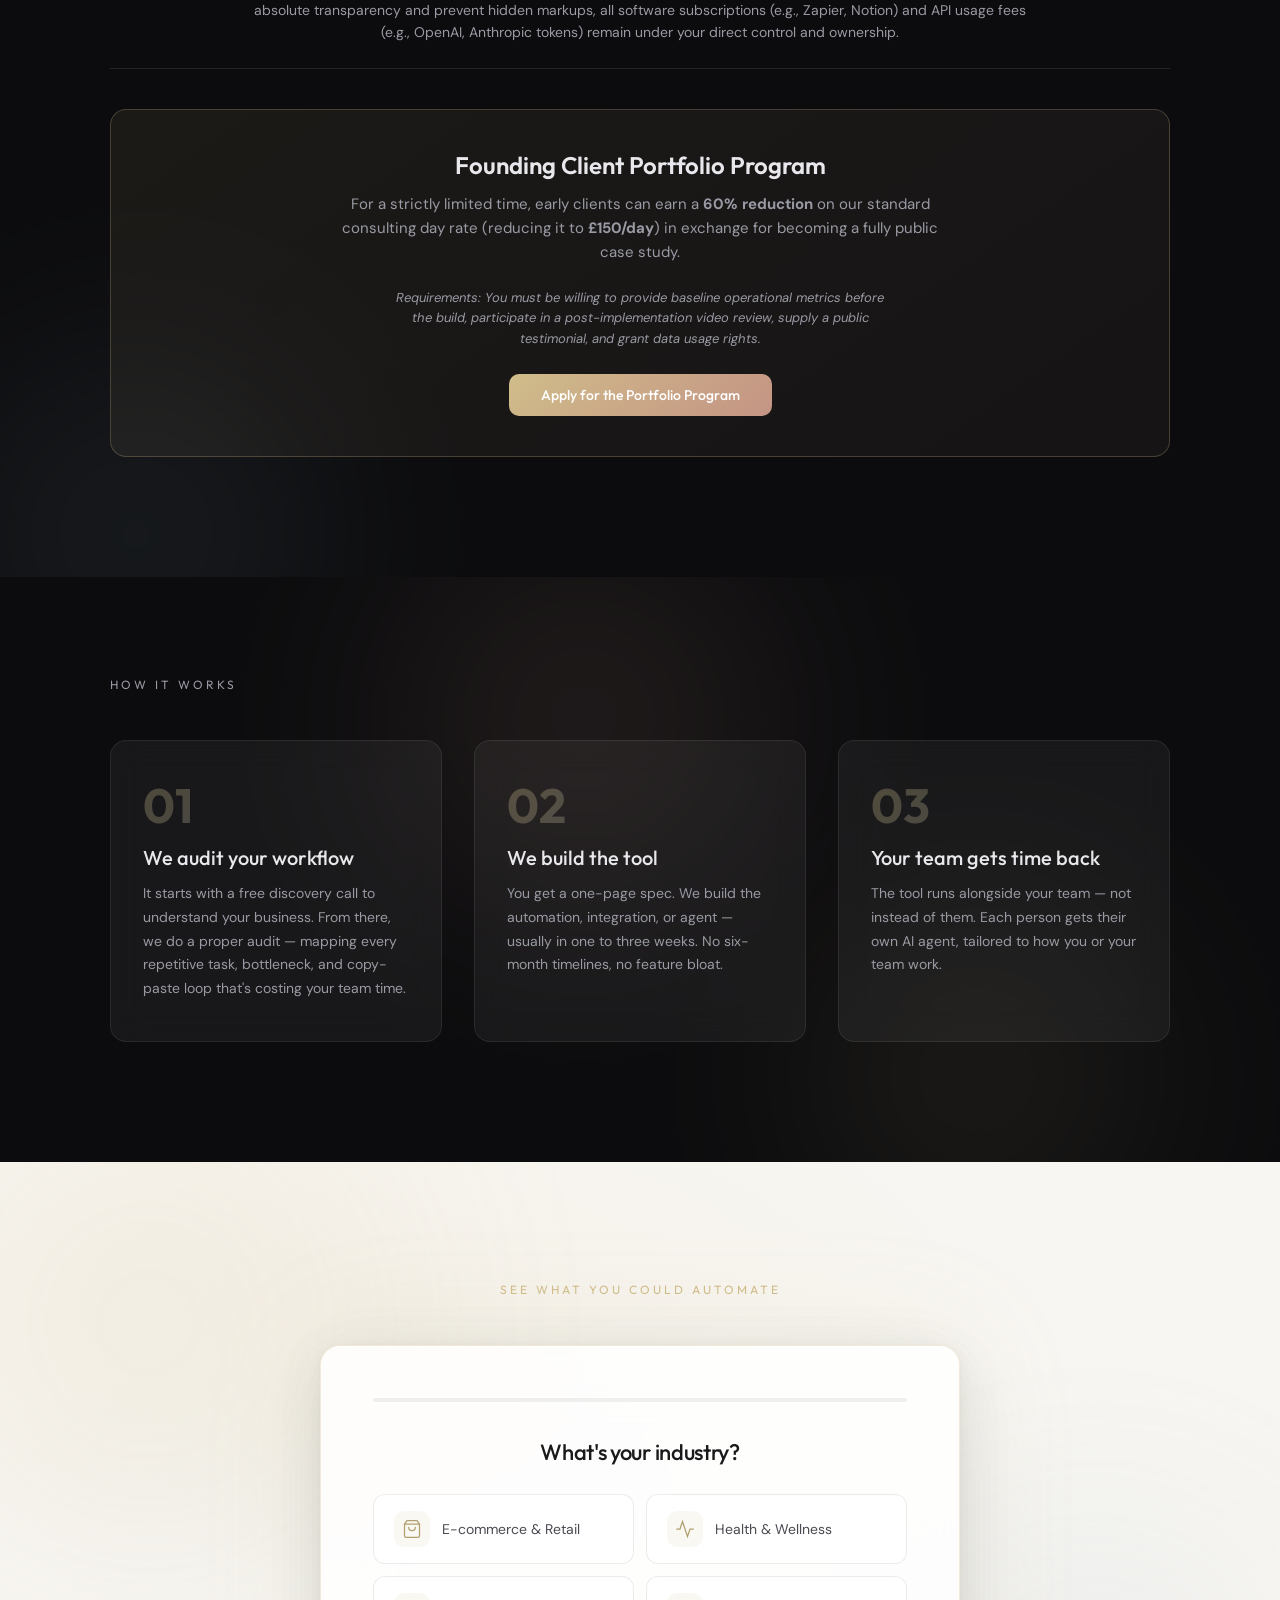
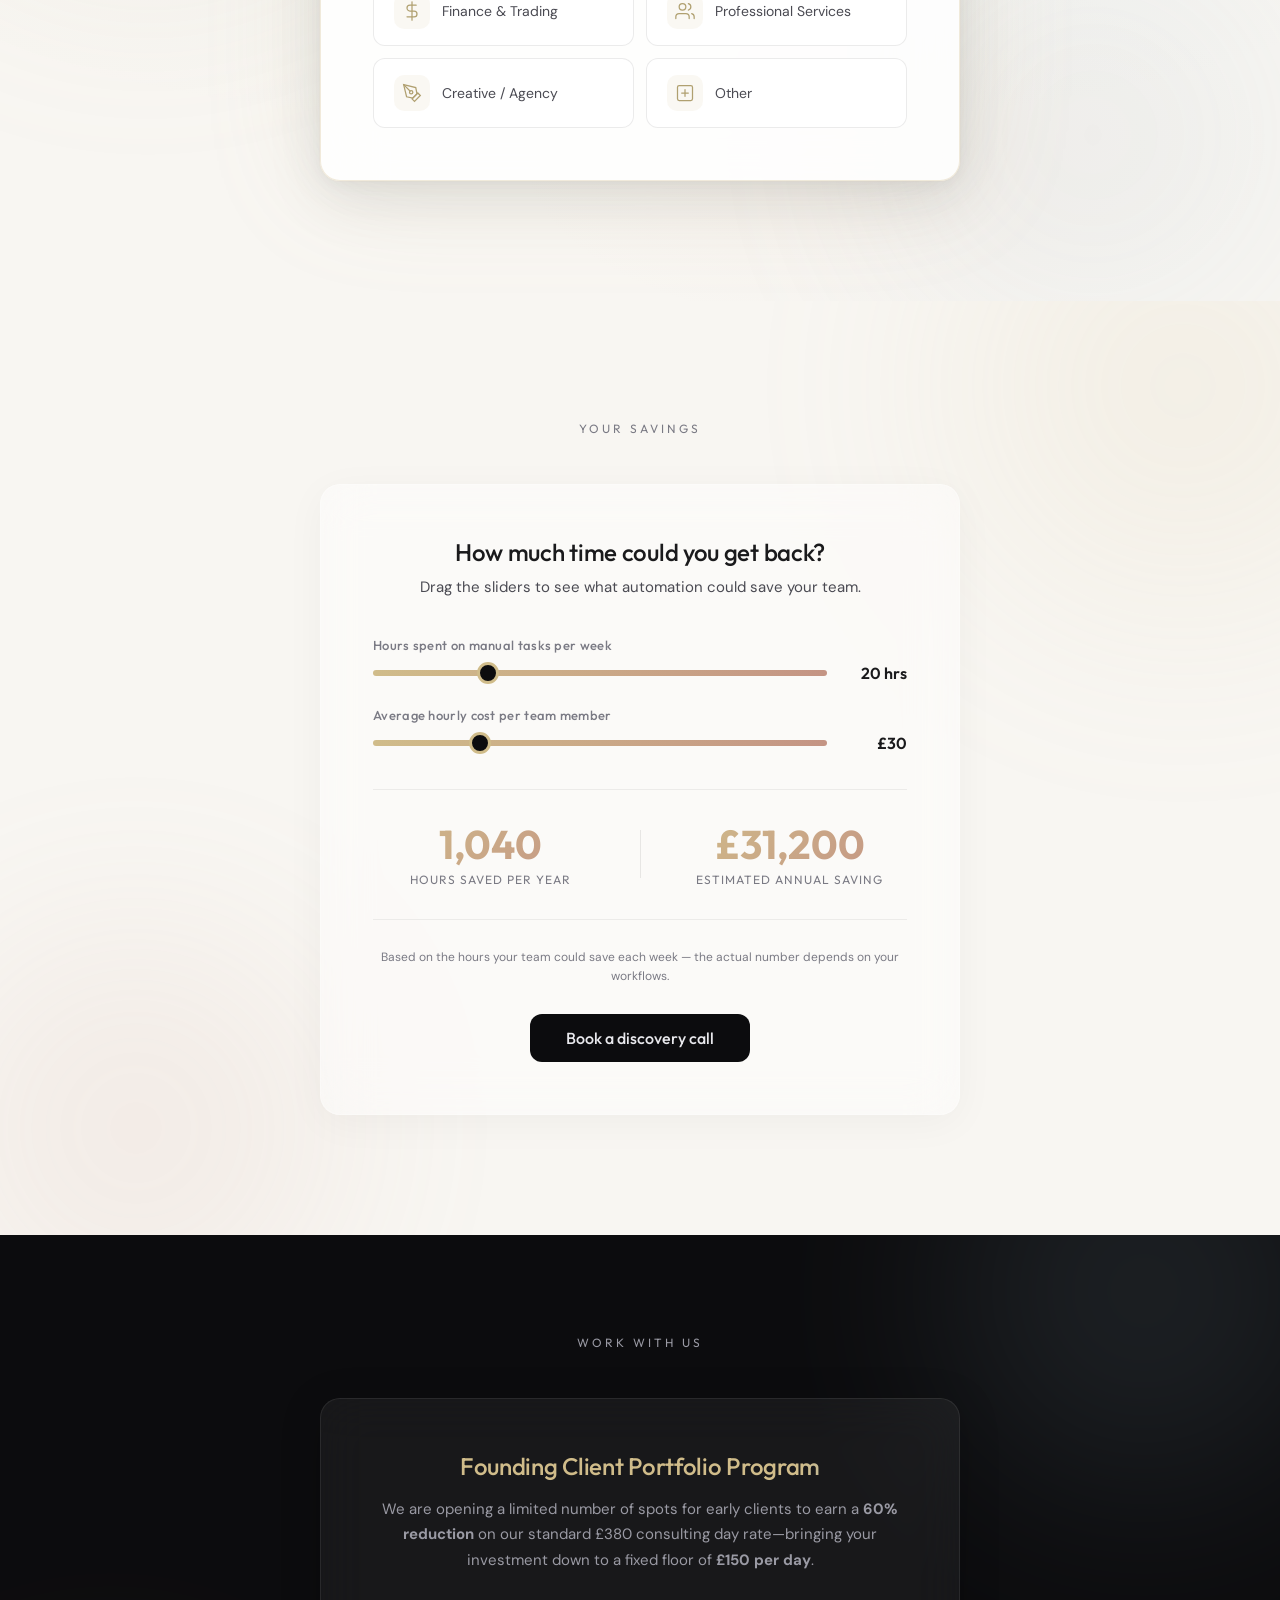
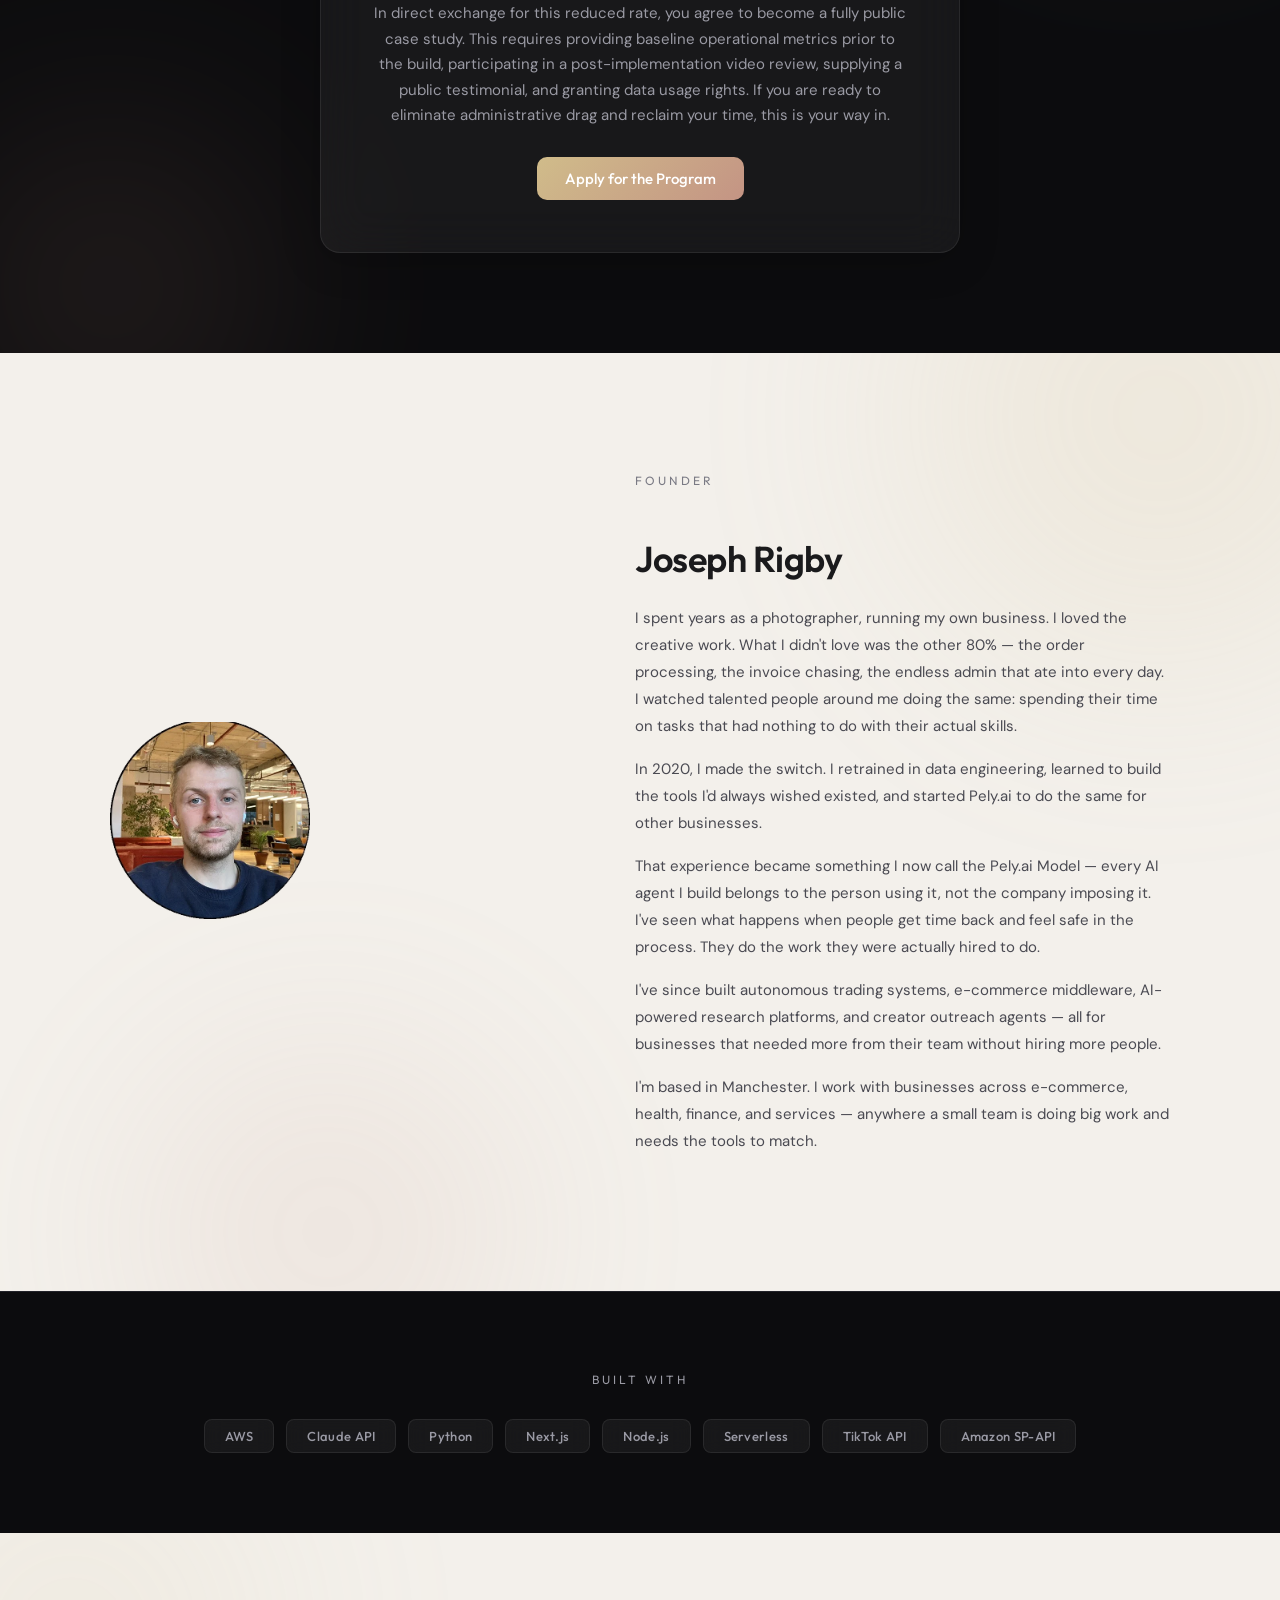
==== commit 30df0dd4: "hero update: 10x your output" ====
--- a/index.html
+++ b/index.html
@@ -208,7 +208,7 @@
     <div class="hero-mark" aria-hidden="true">
       <svg width="104" height="104"><use href="#brand-mark-filled"/></svg>
     </div>
-    <h1>Scale your output.<br>Not your payroll.</h1>
+    <h1>10x your output.<br>Not your payroll.</h1>
     <p>We build custom AI automations that handle the busywork, giving your small team the operational power of a massive agency. Less copying and pasting, more building your business.</p>
     <a href="#contact" class="hero-cta" aria-label="Book a discovery call — go to contact form">Book a discovery call</a>
   </div>
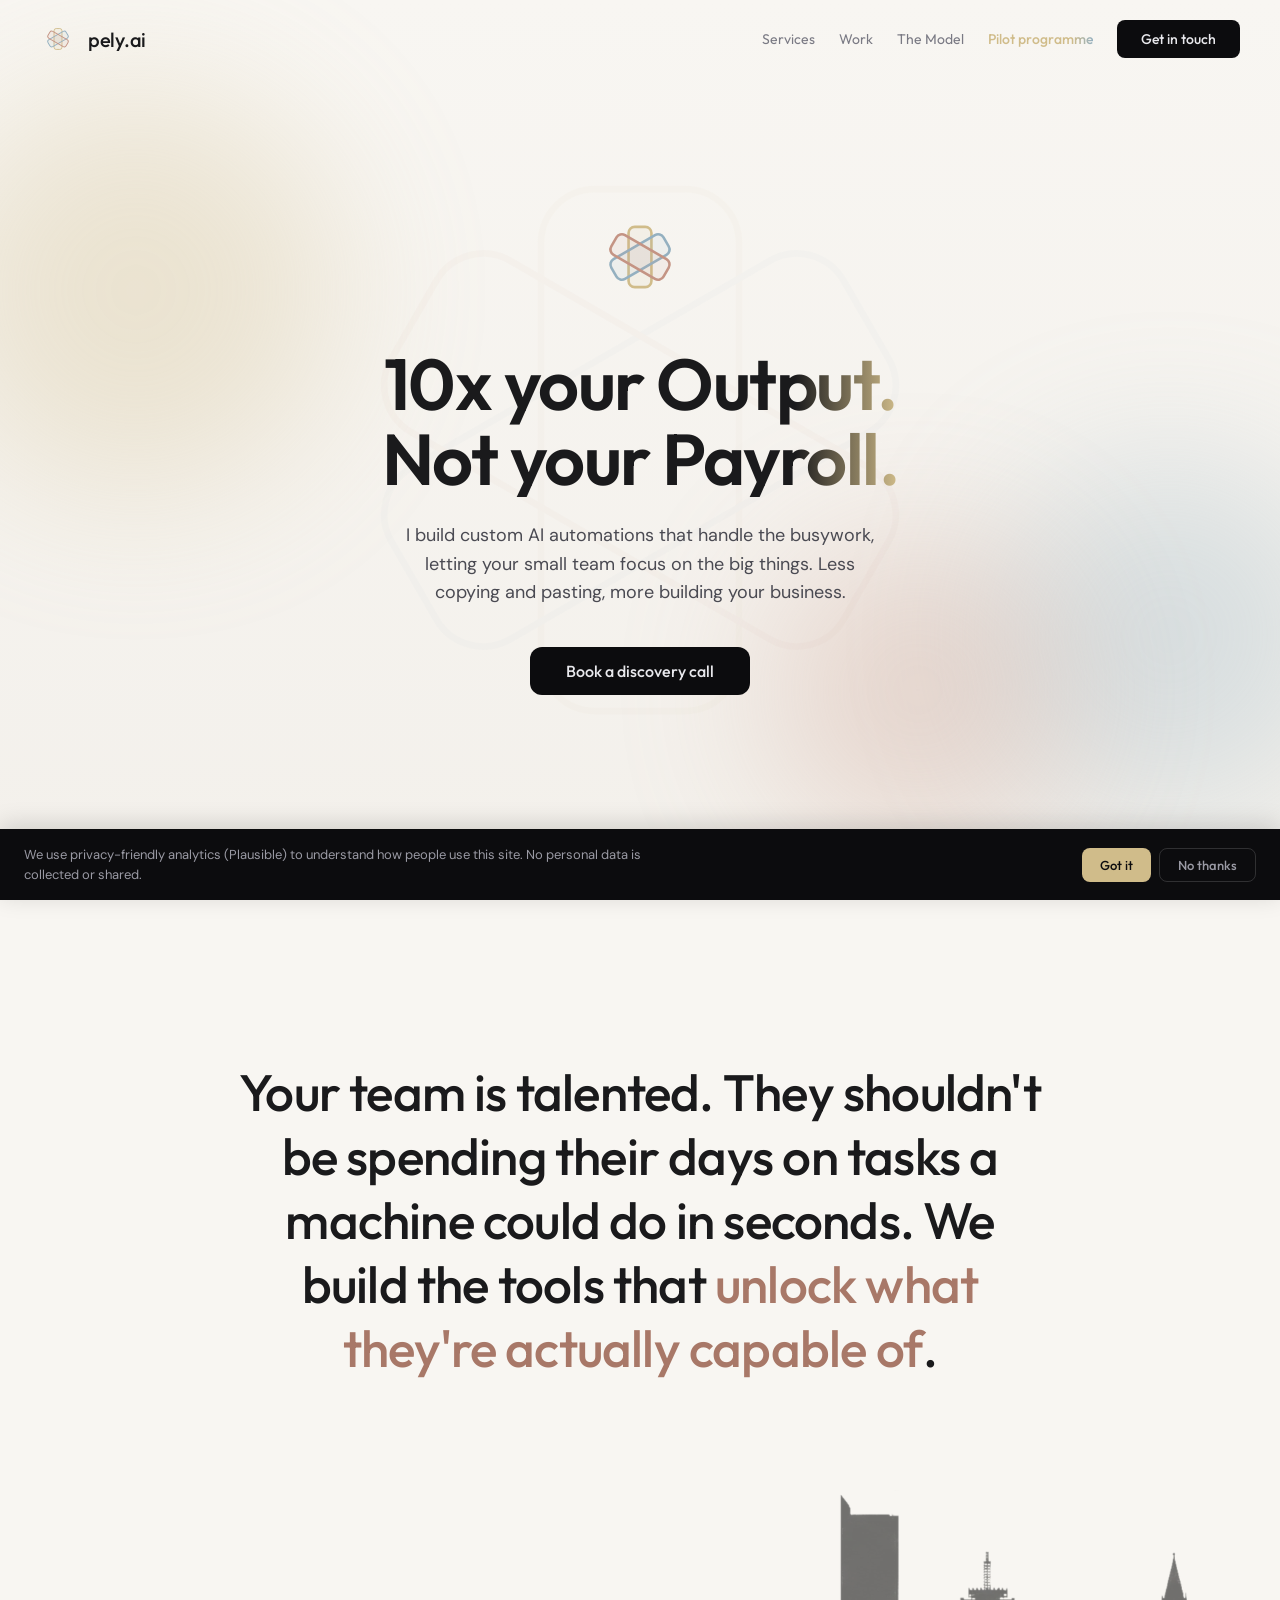
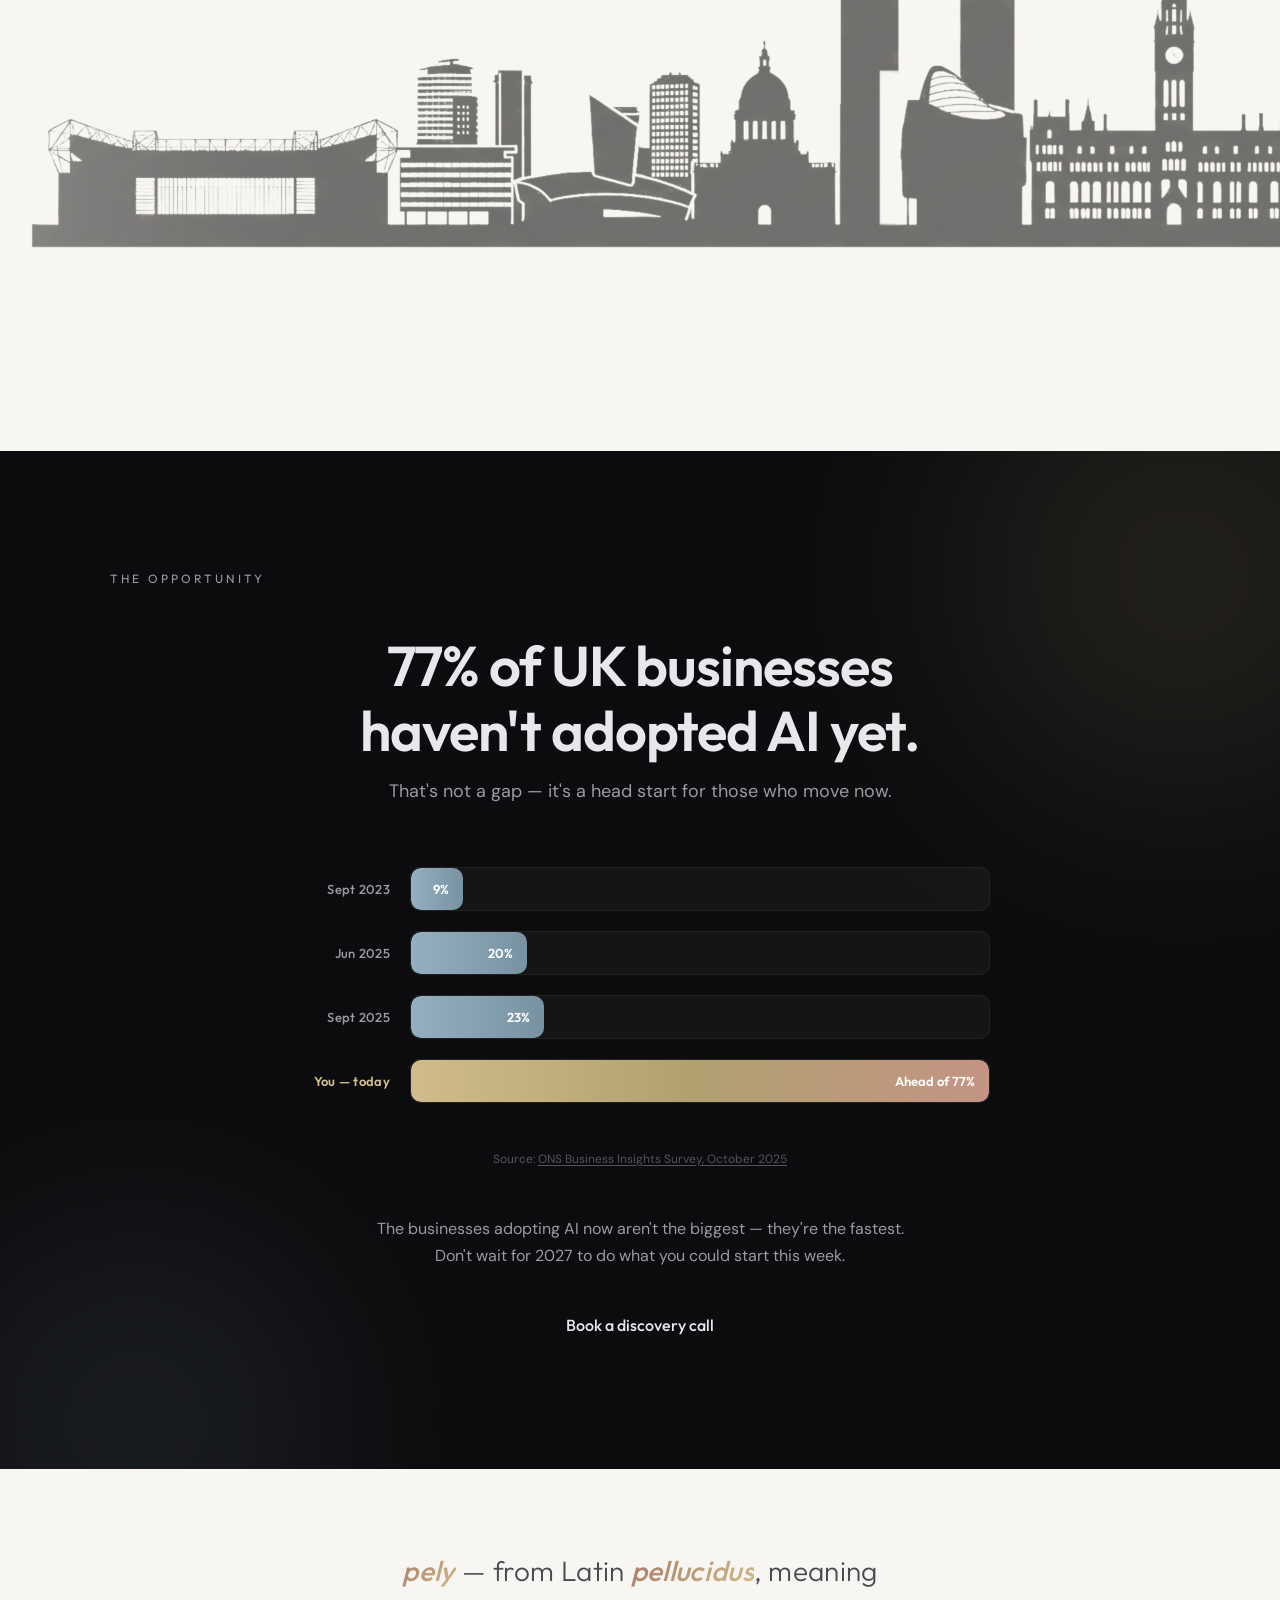
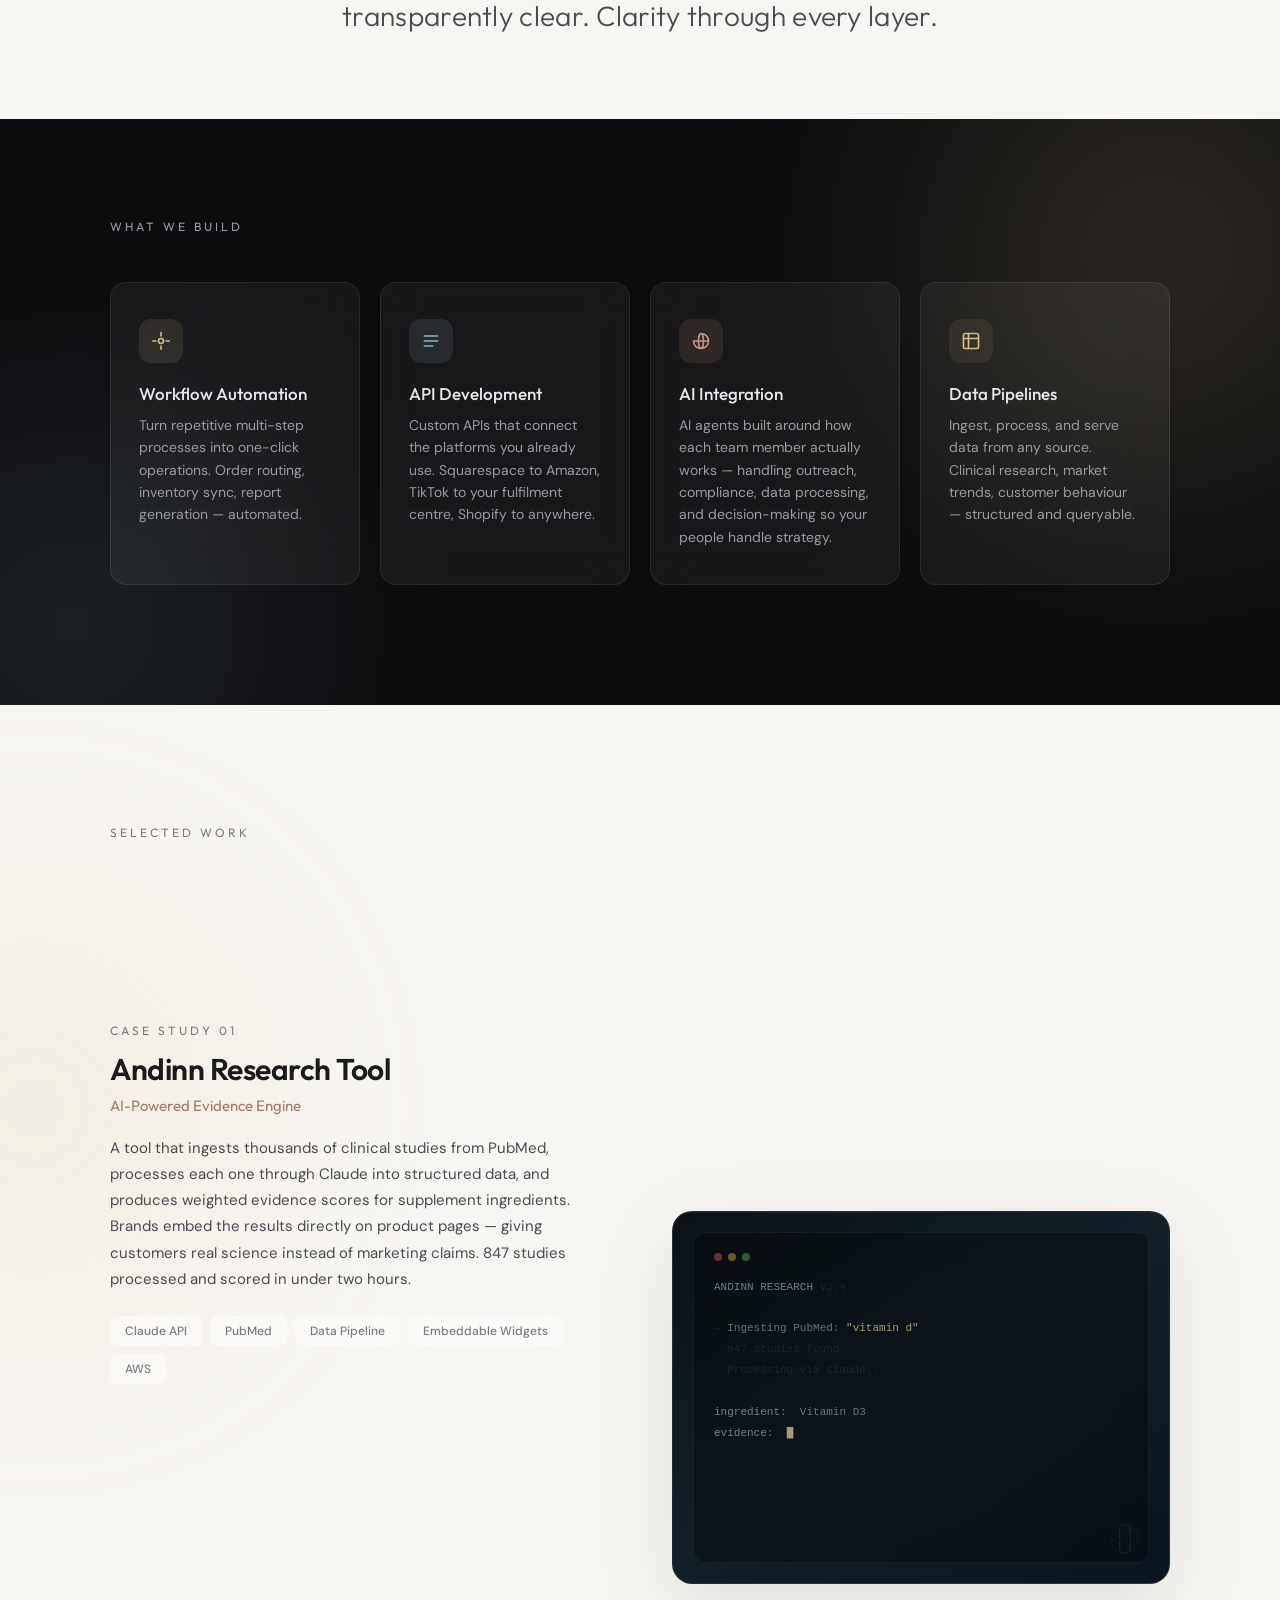
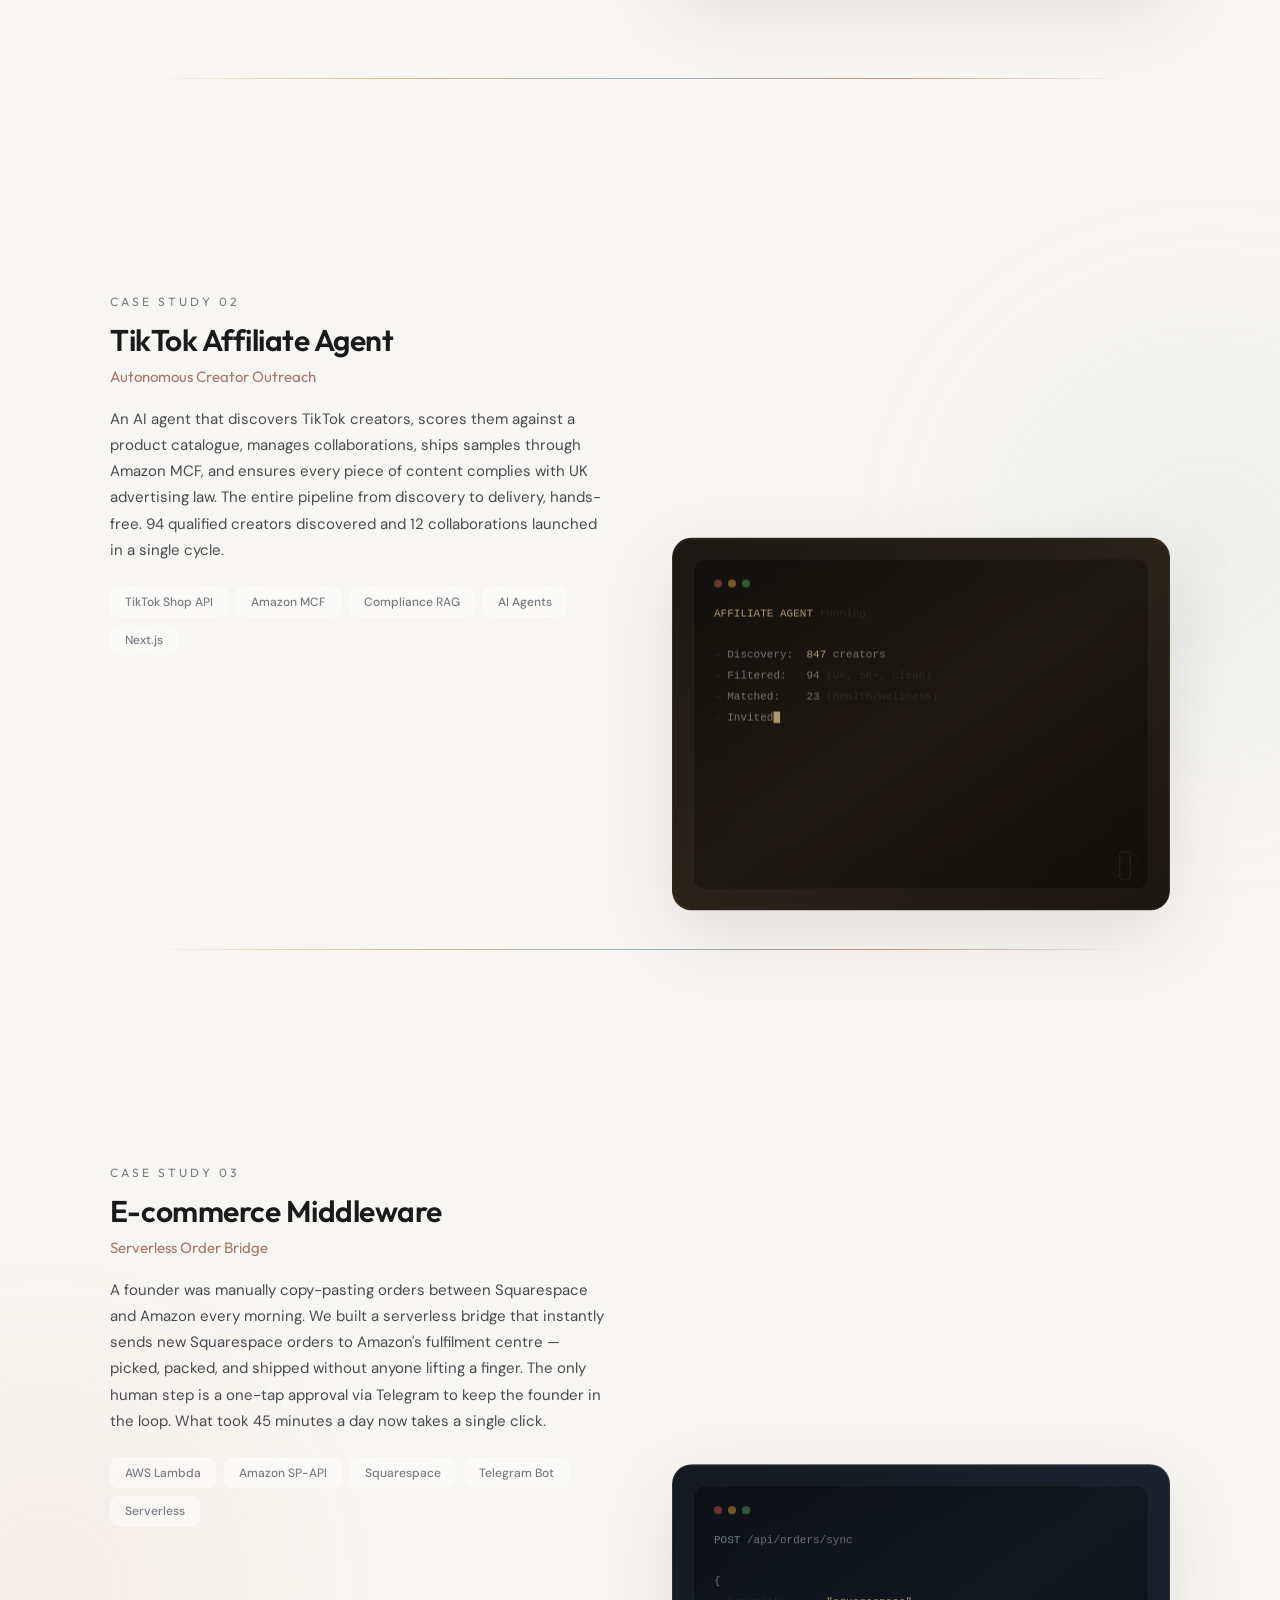
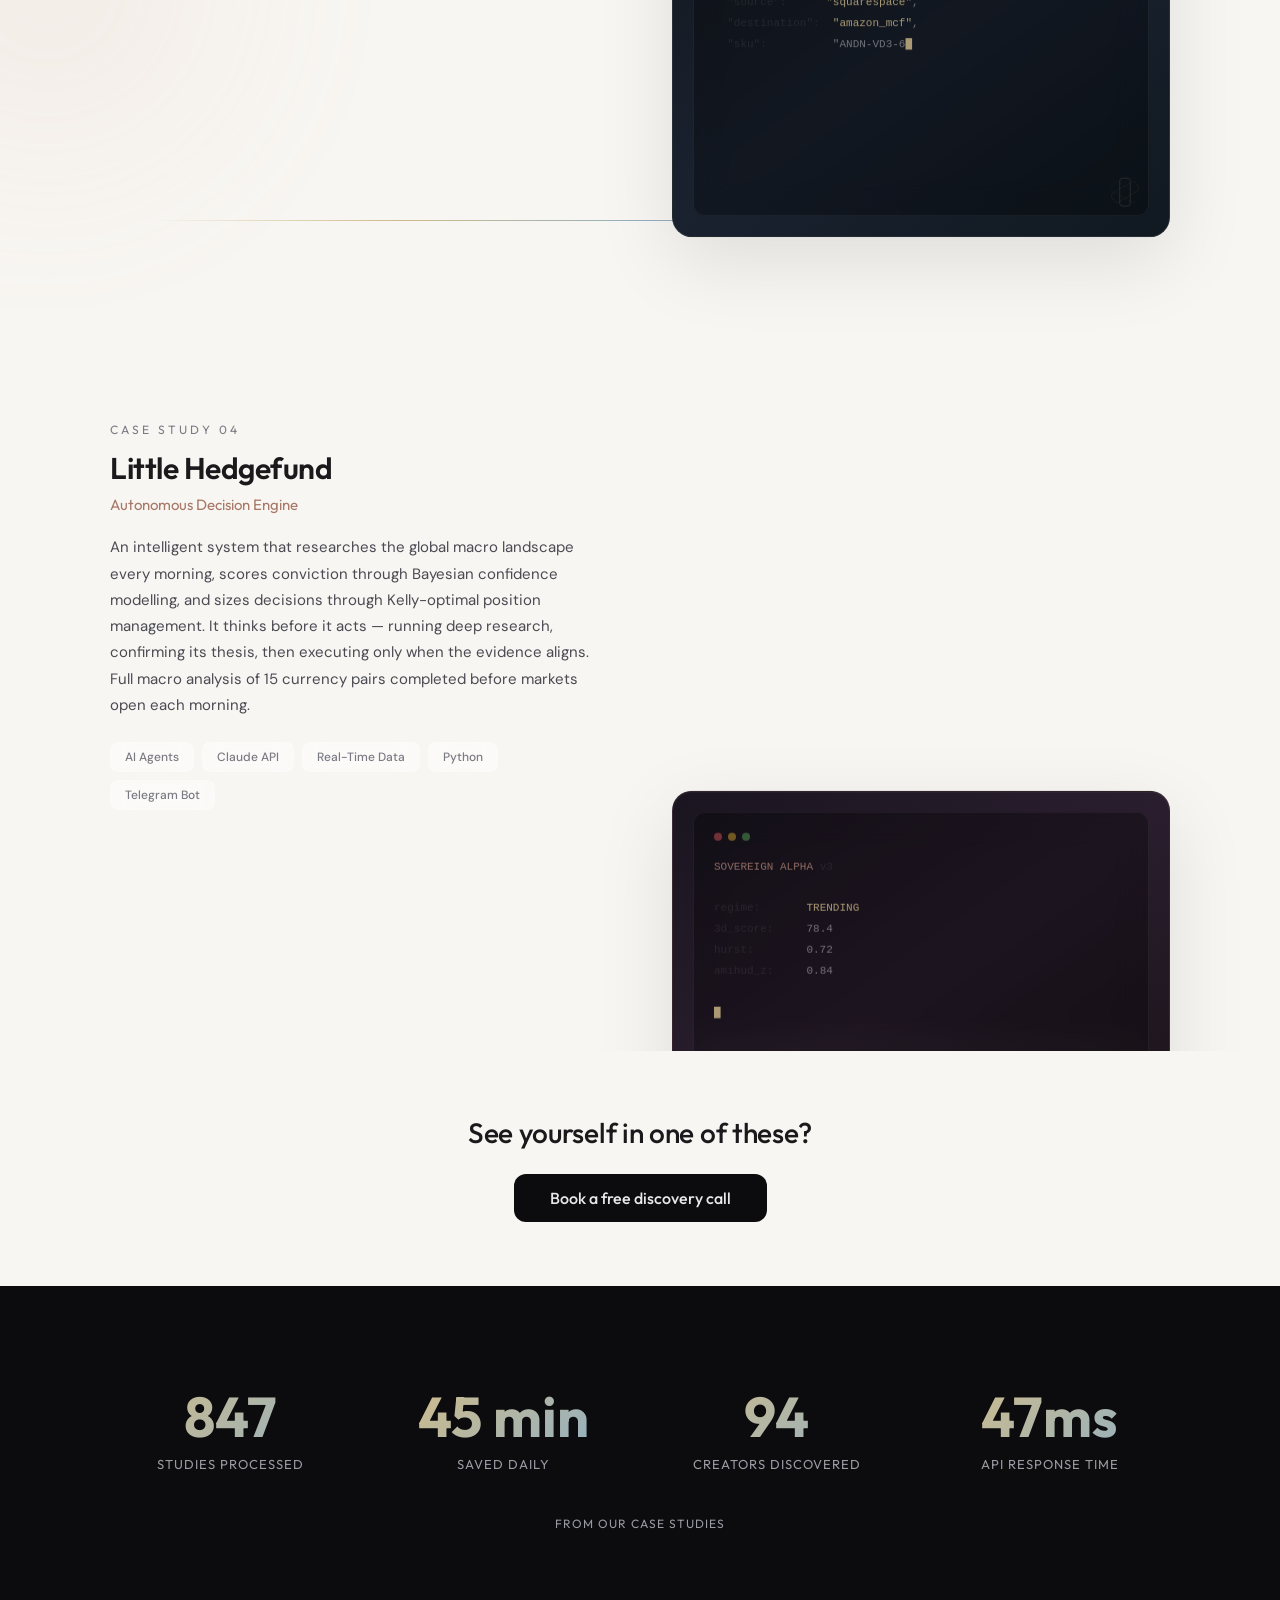
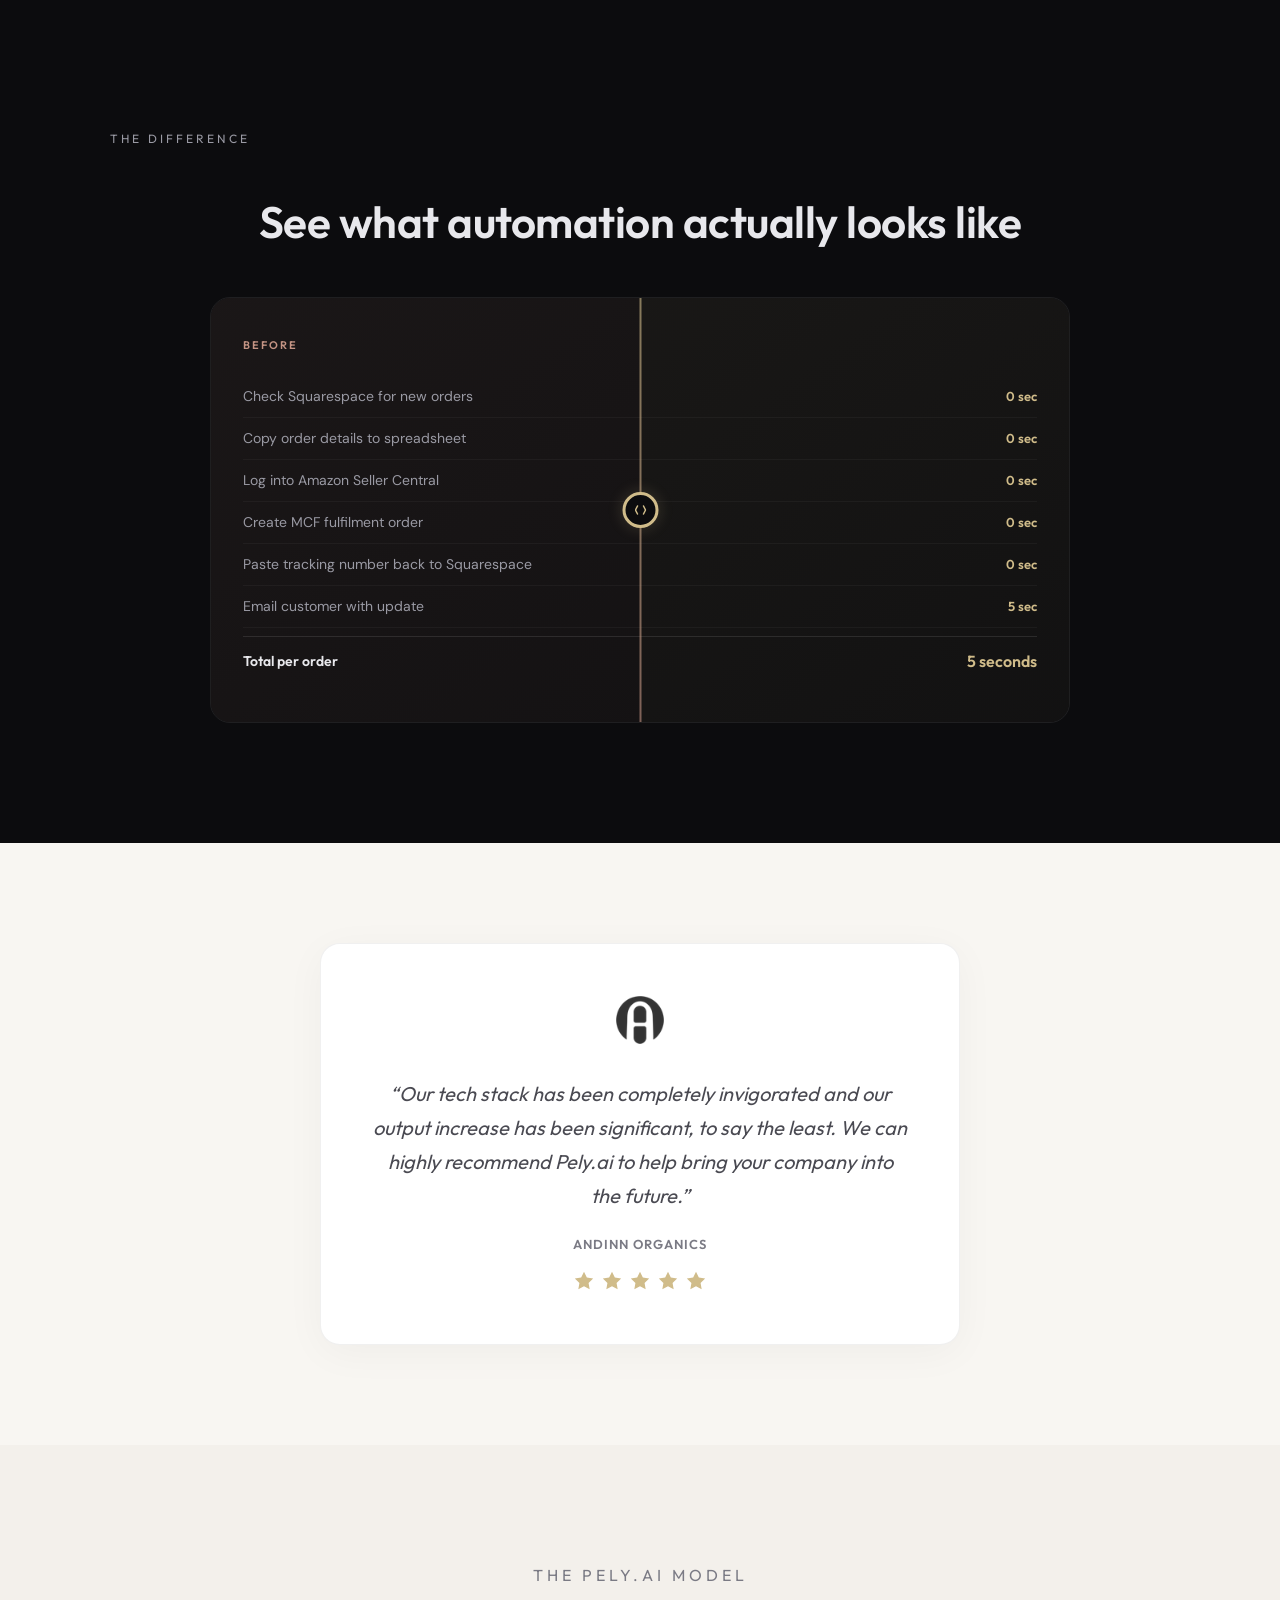
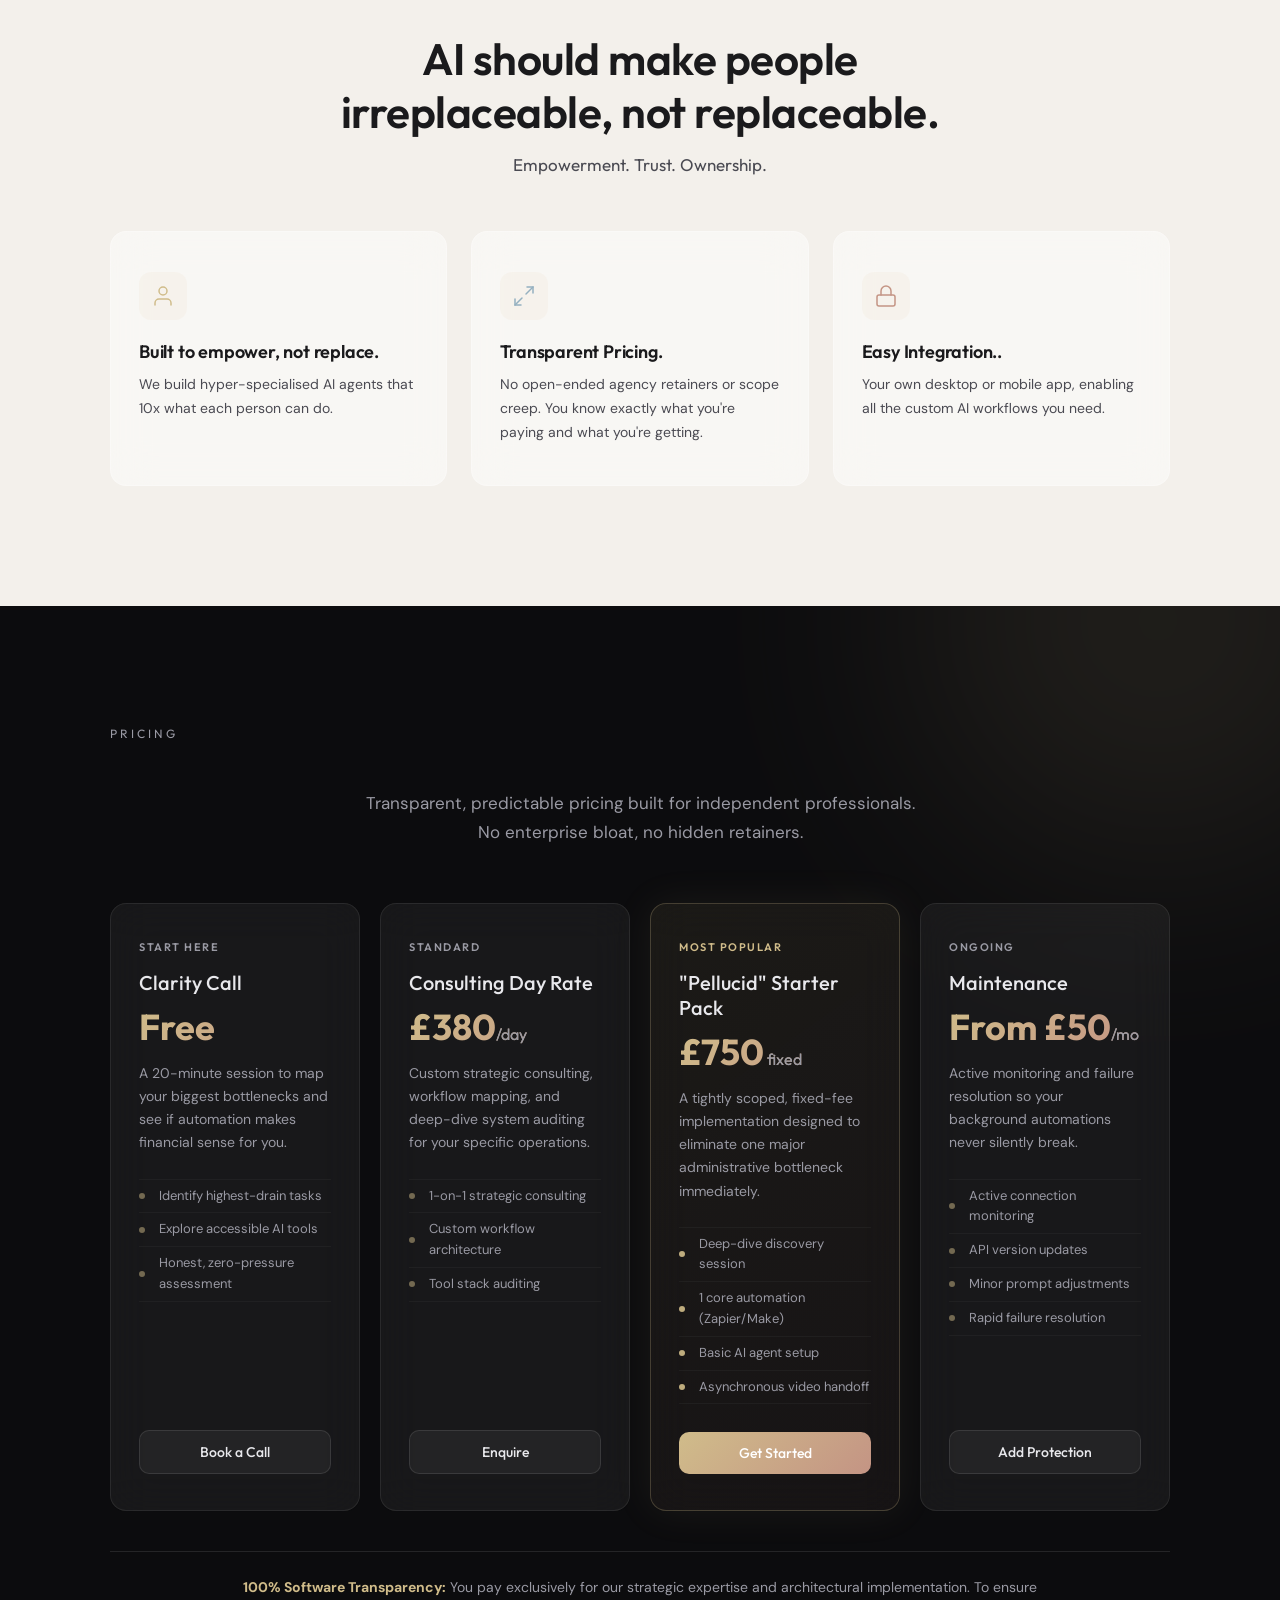
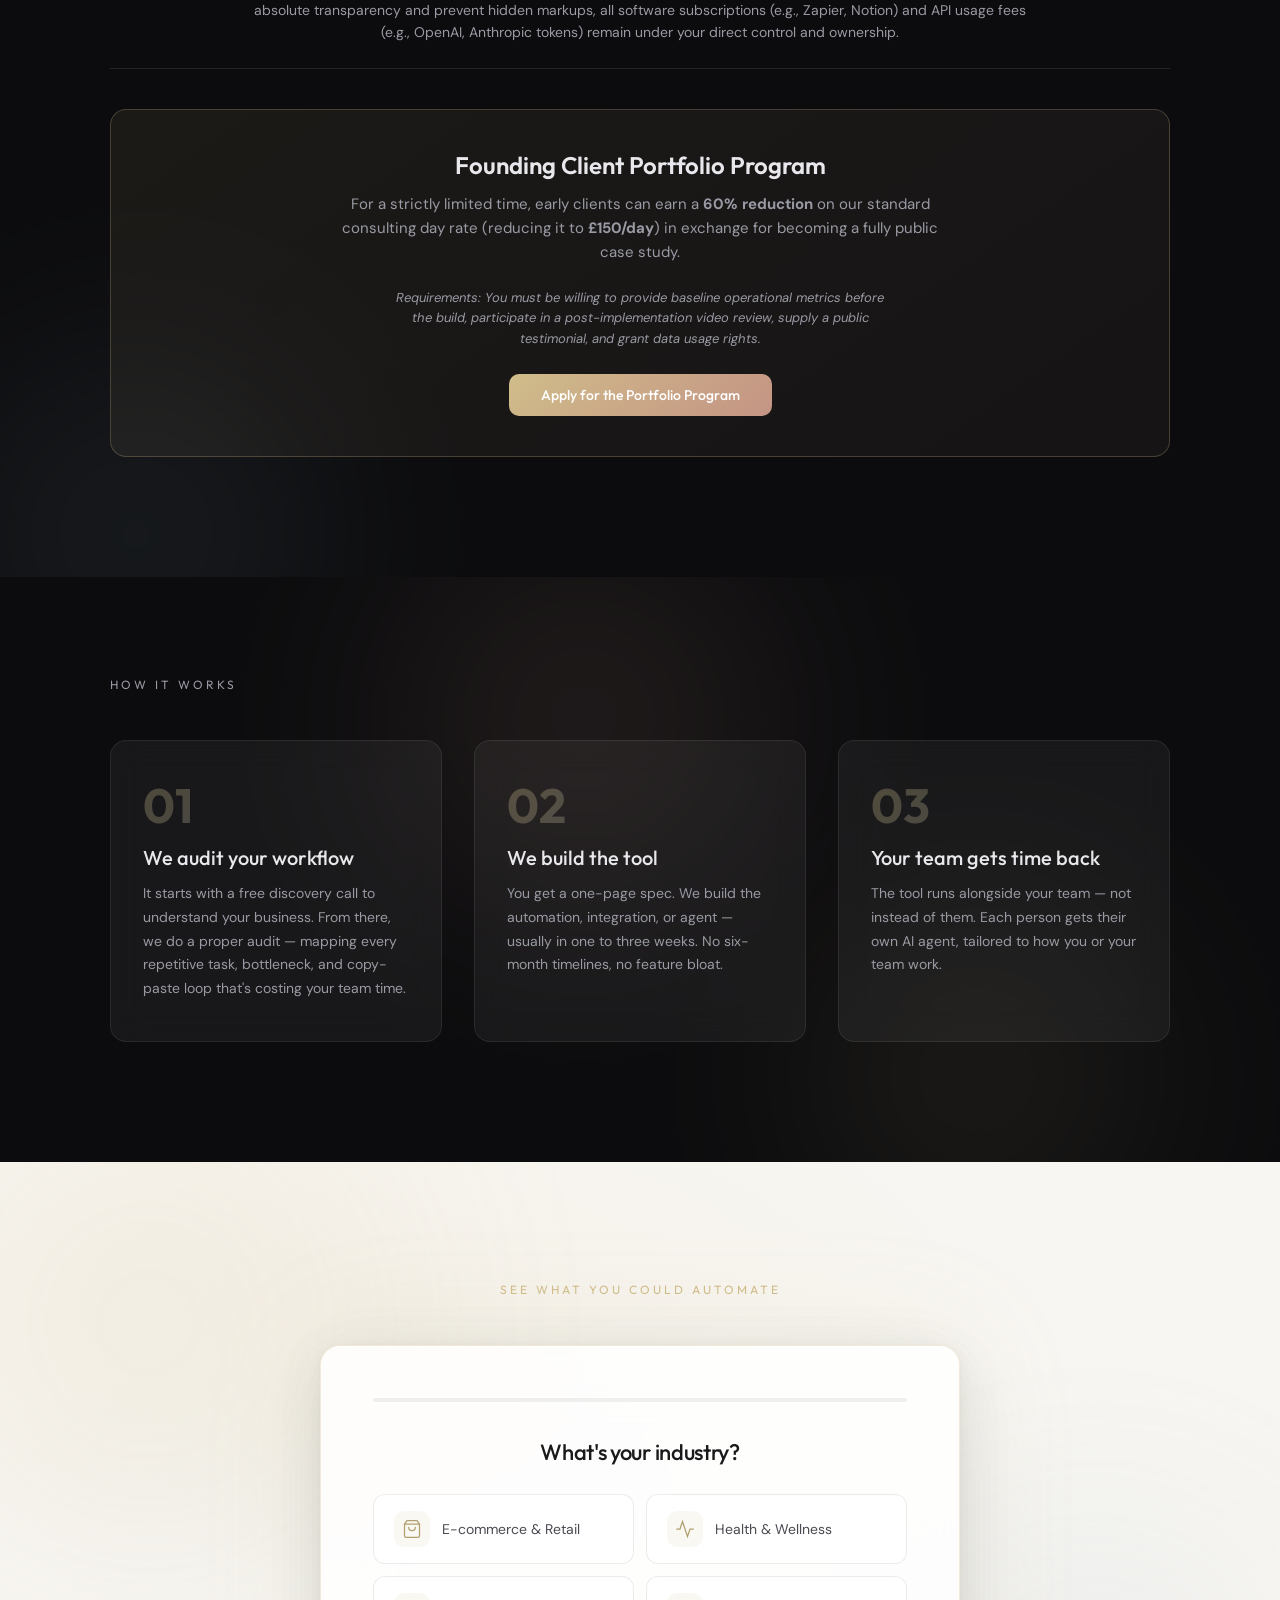
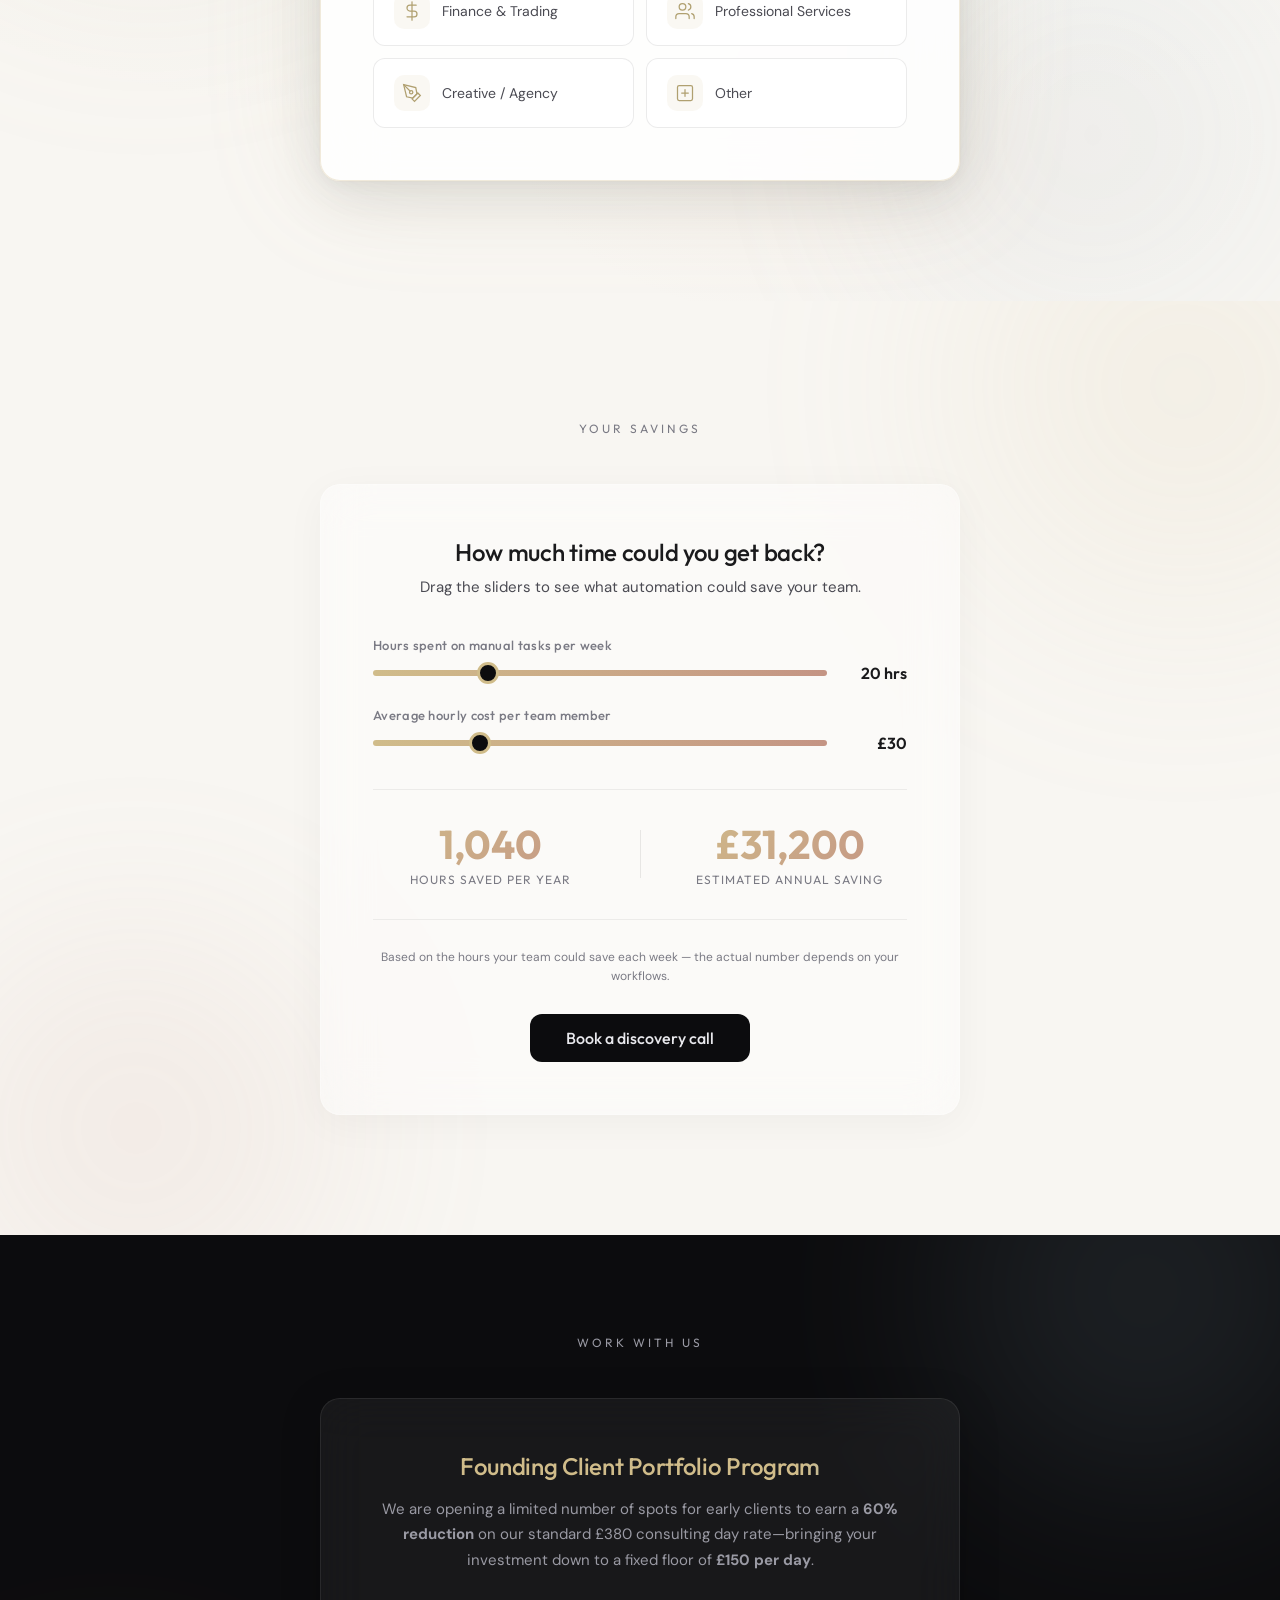
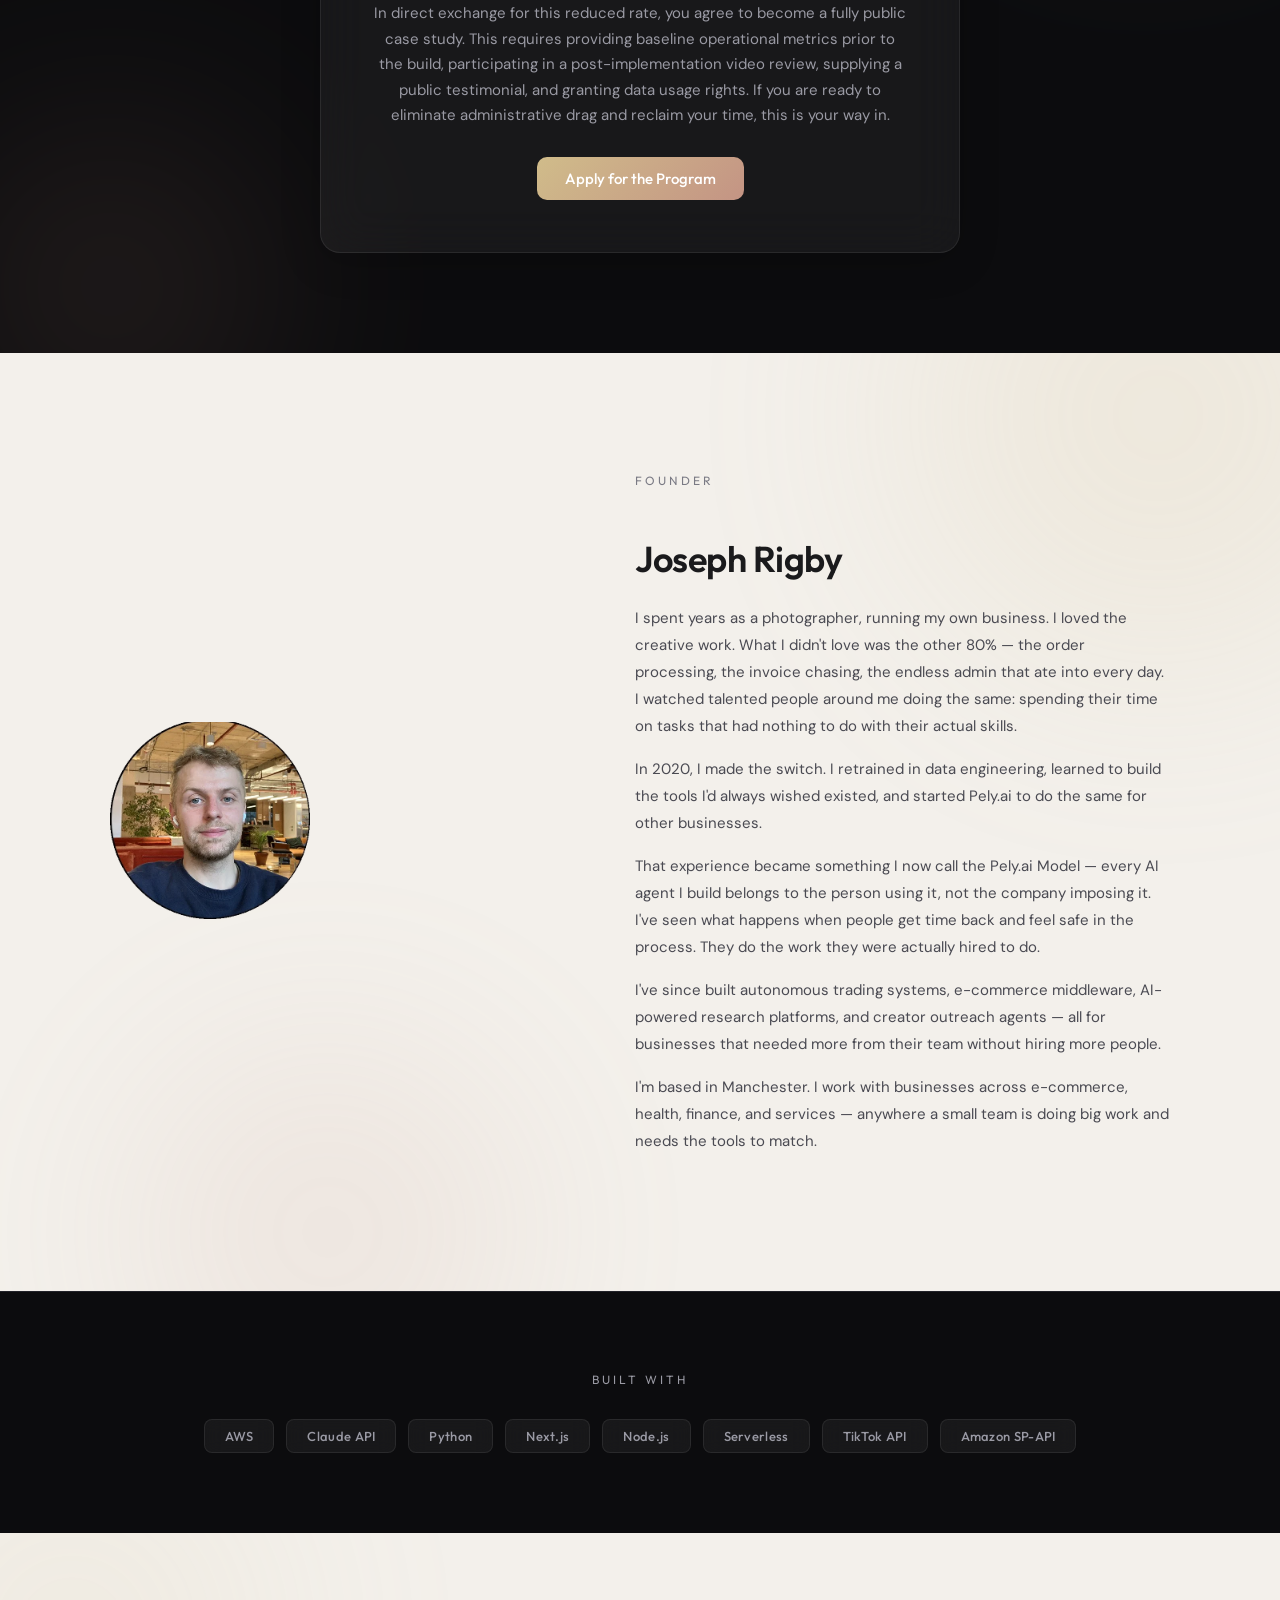
==== commit 43e6be1f: "hero update: small changes" ====
--- a/index.html
+++ b/index.html
@@ -208,8 +208,8 @@
     <div class="hero-mark" aria-hidden="true">
       <svg width="104" height="104"><use href="#brand-mark-filled"/></svg>
     </div>
-    <h1>10x your output.<br>Not your payroll.</h1>
-    <p>We build custom AI automations that handle the busywork, giving your small team the operational power of a massive agency. Less copying and pasting, more building your business.</p>
+    <h1>10x your Output.<br>Not your Payroll.</h1>
+    <p>I build custom AI automations that handle the busywork, letting your small team focus on the big things. Less copying and pasting, more building your business.</p>
     <a href="#contact" class="hero-cta" aria-label="Book a discovery call — go to contact form">Book a discovery call</a>
   </div>
 </section>
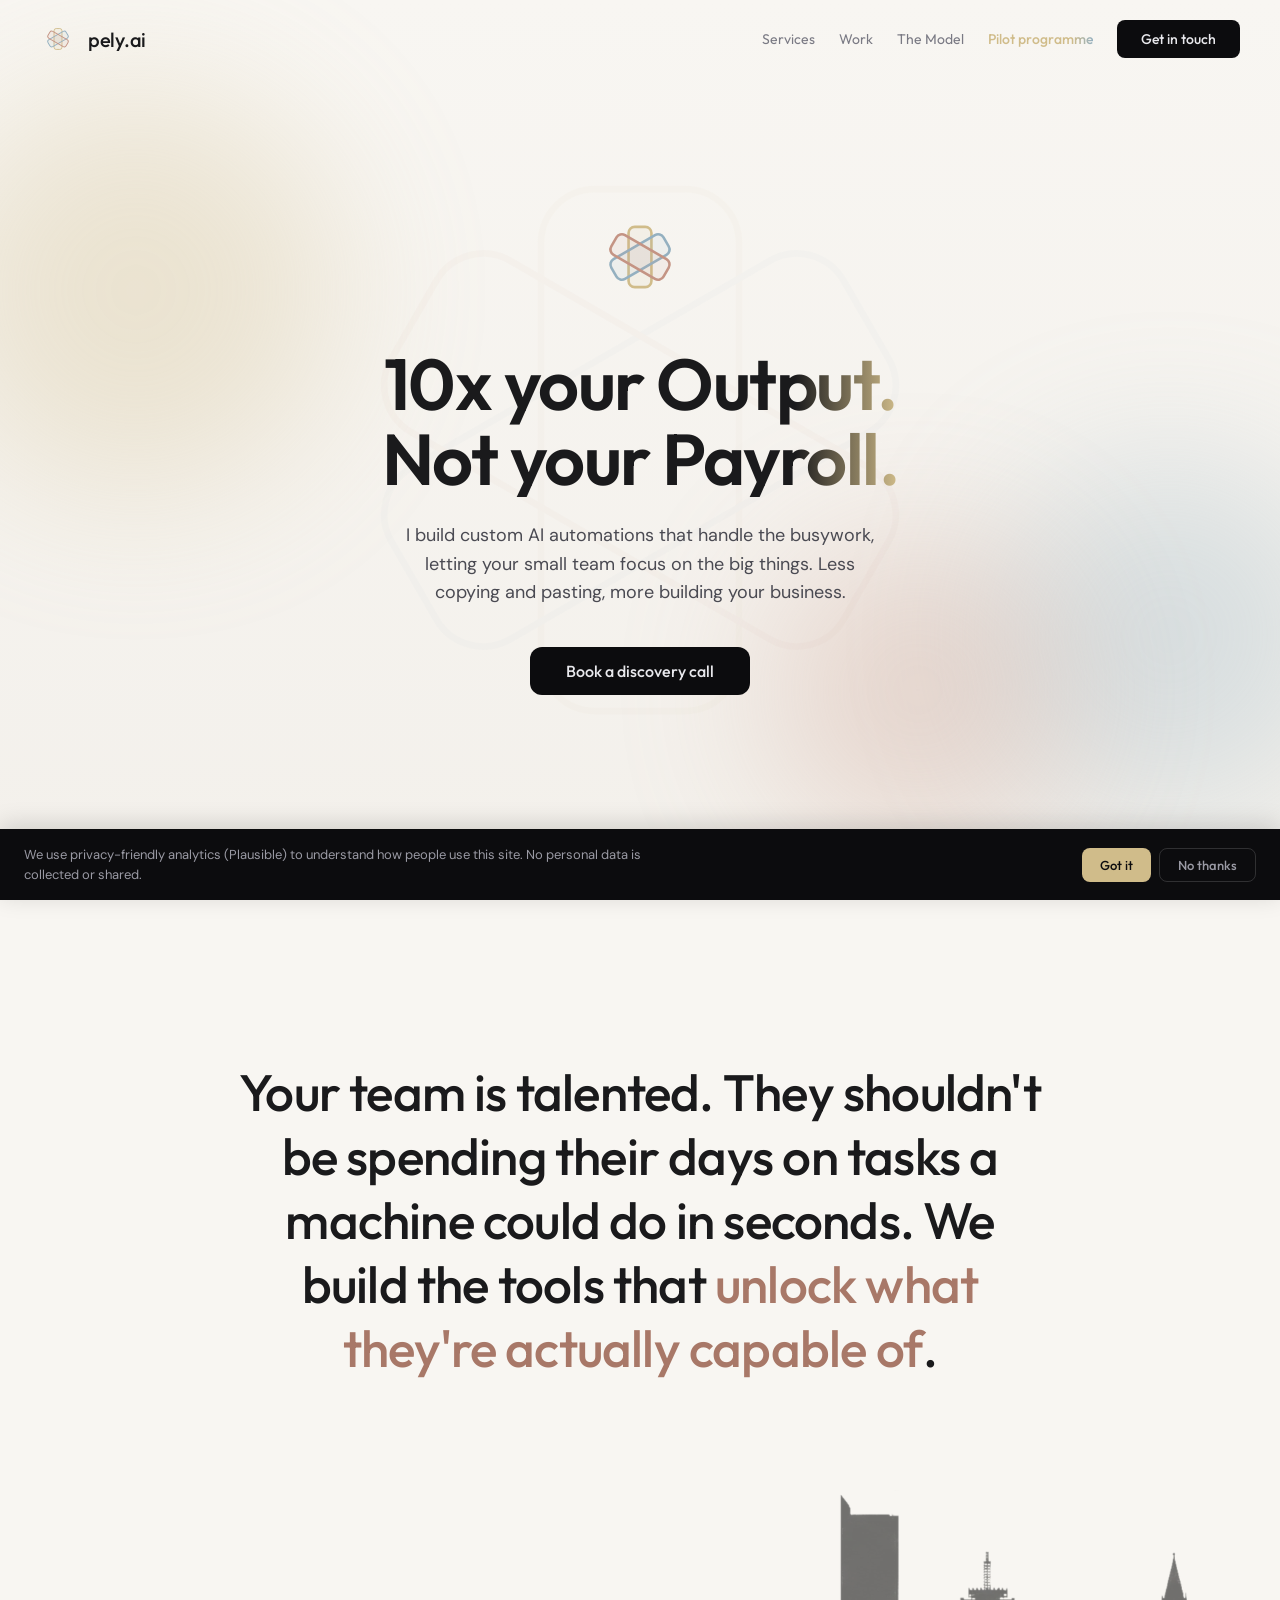
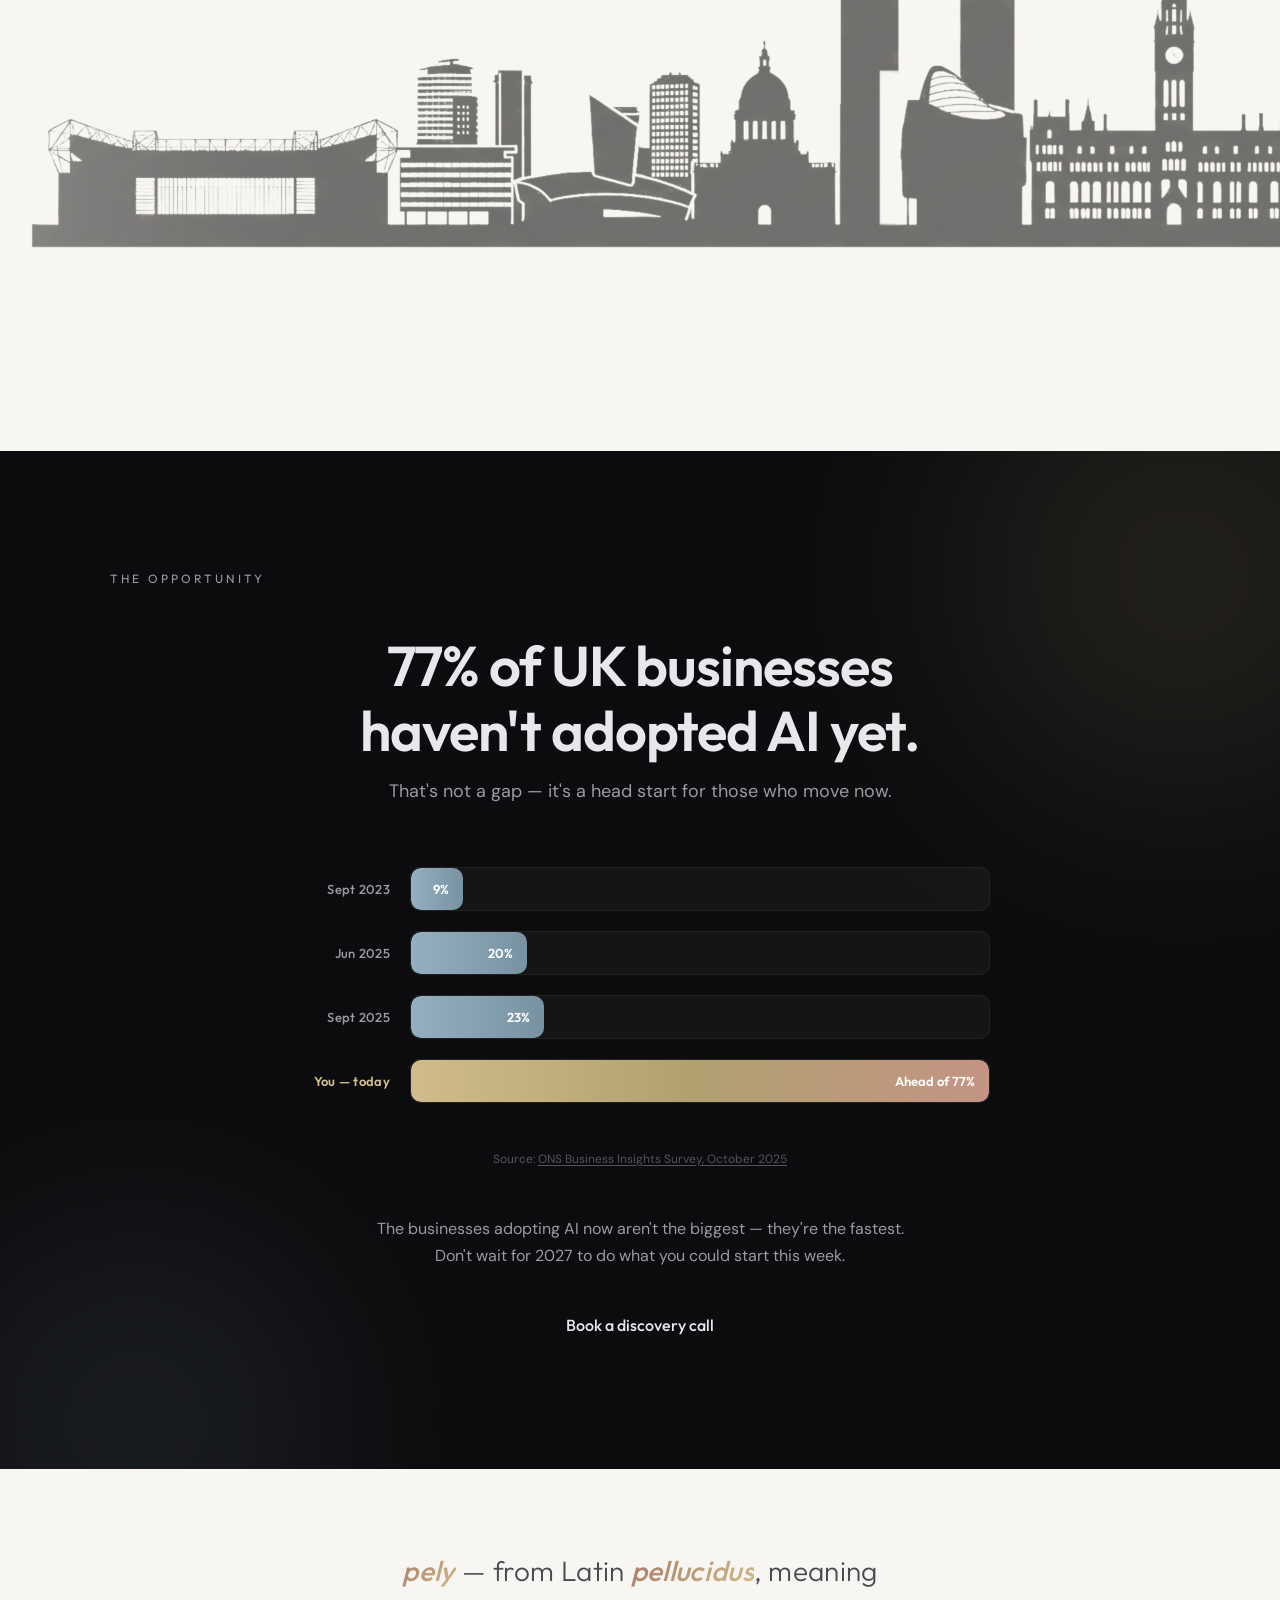
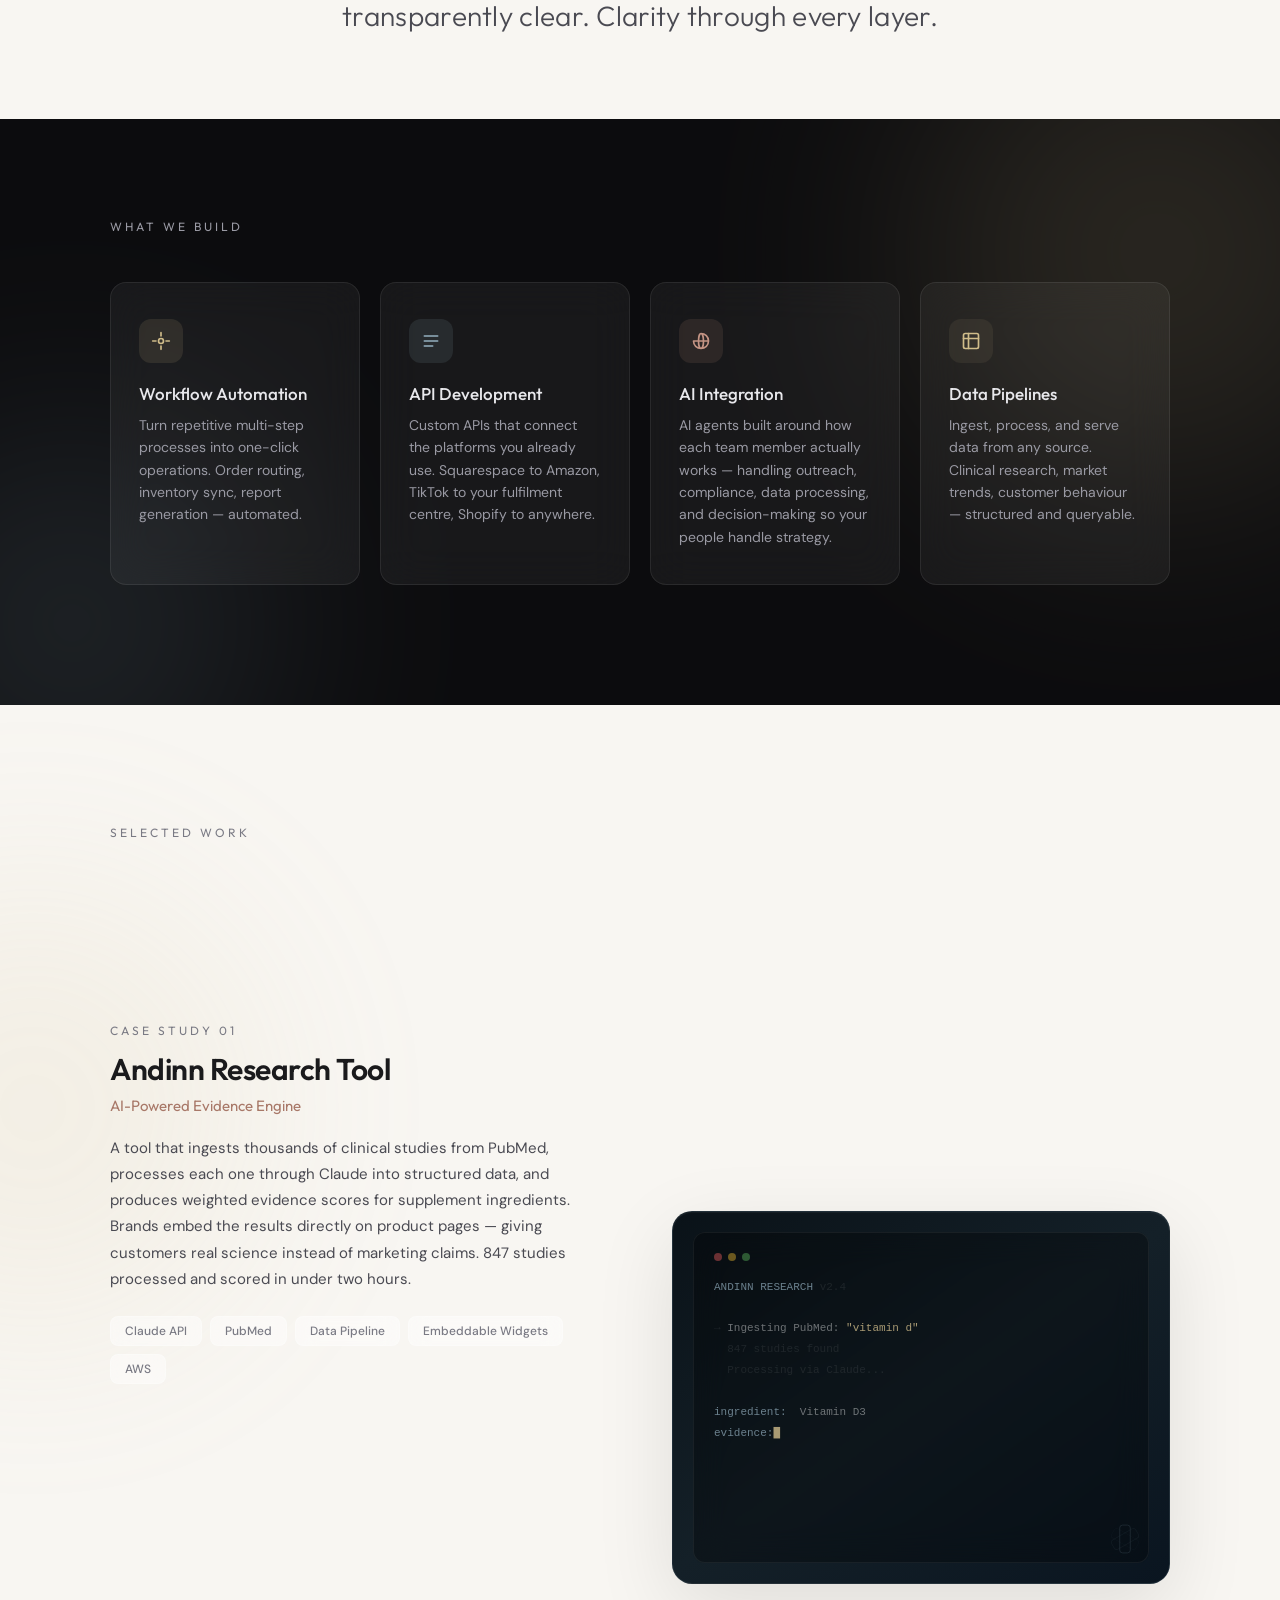
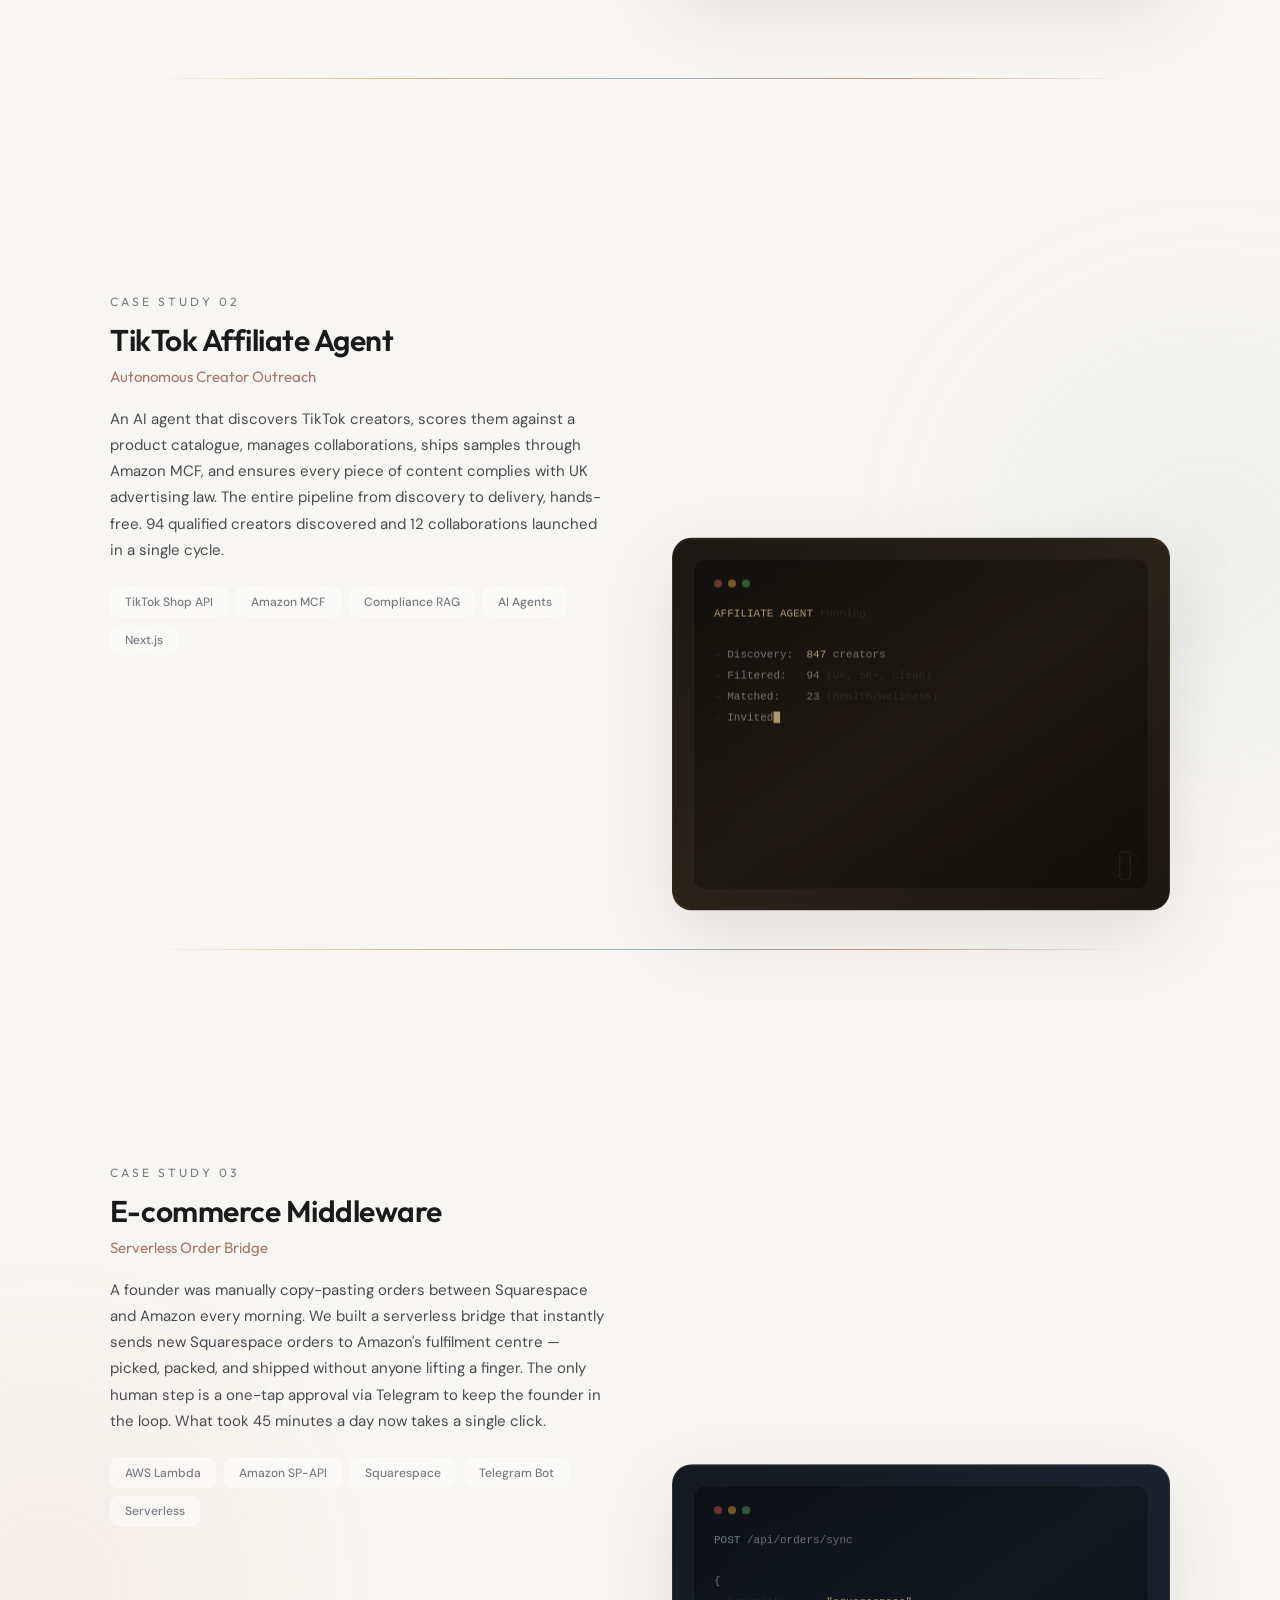
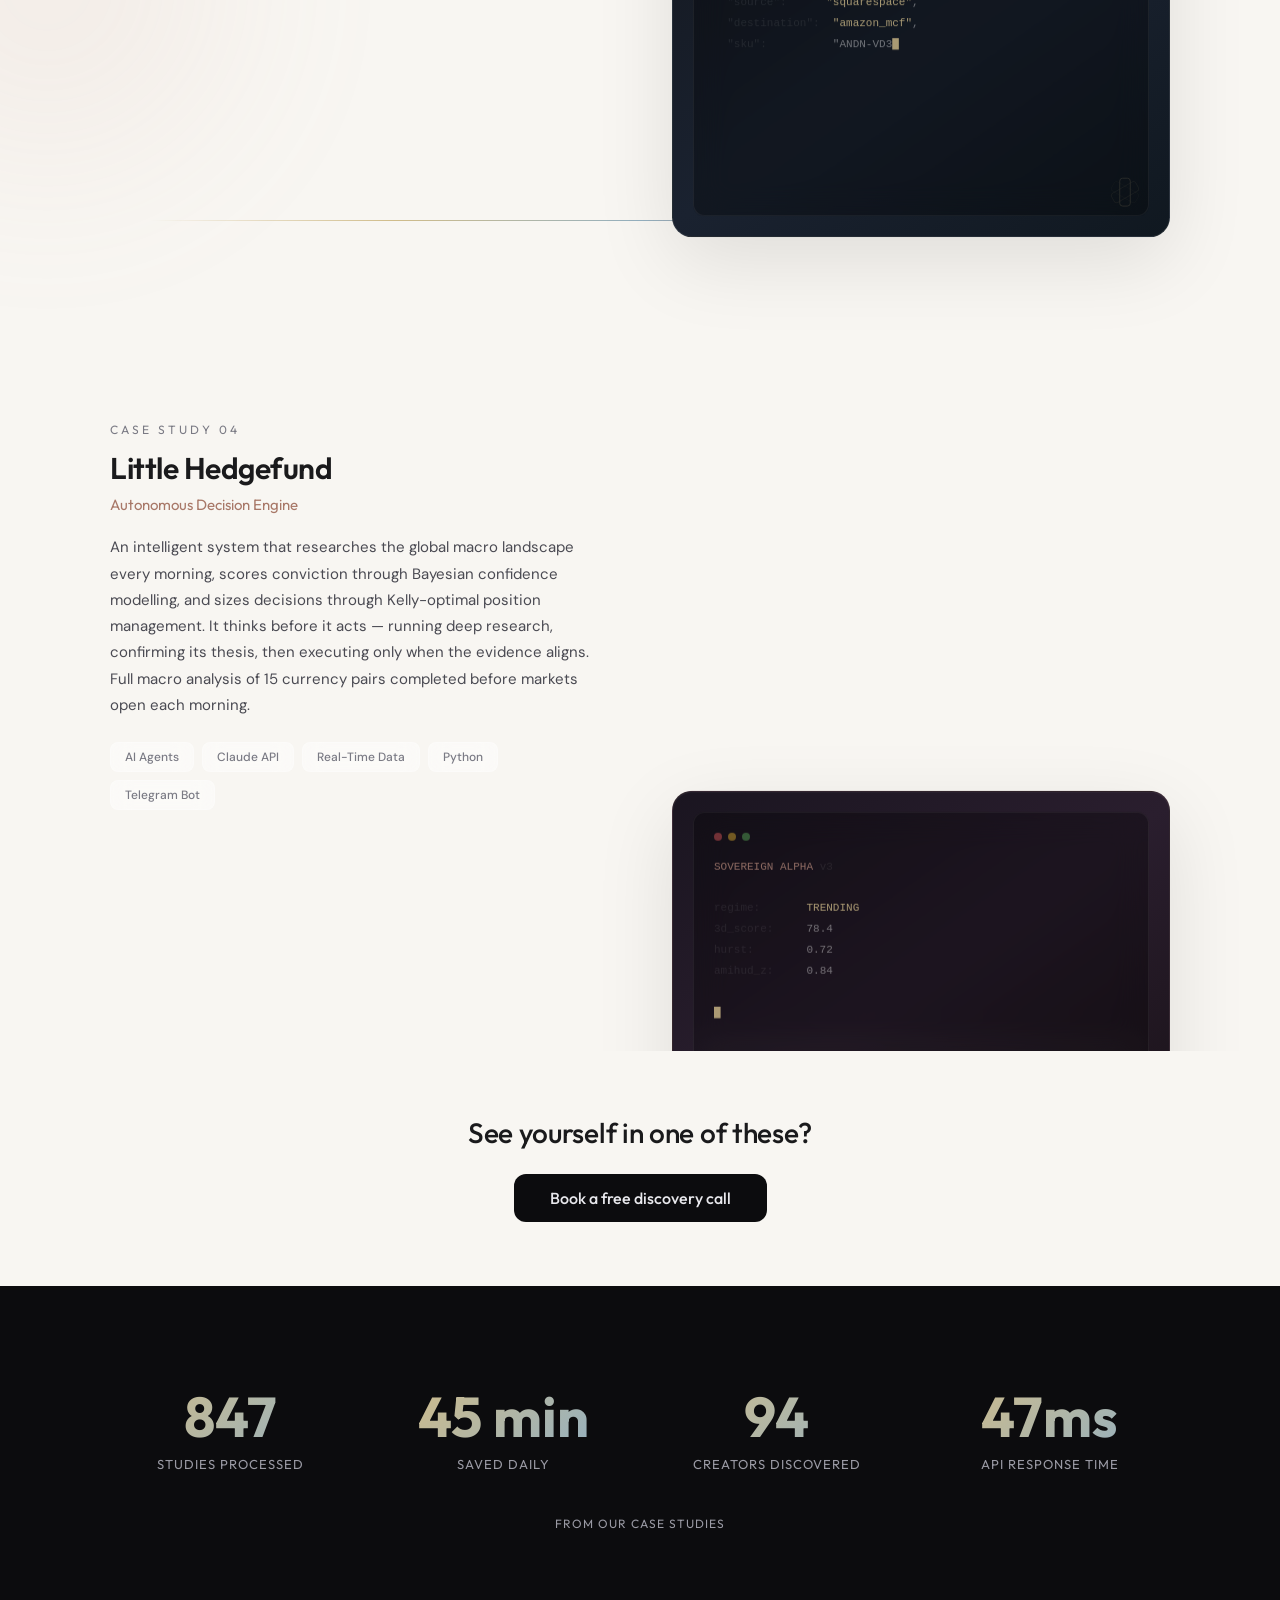
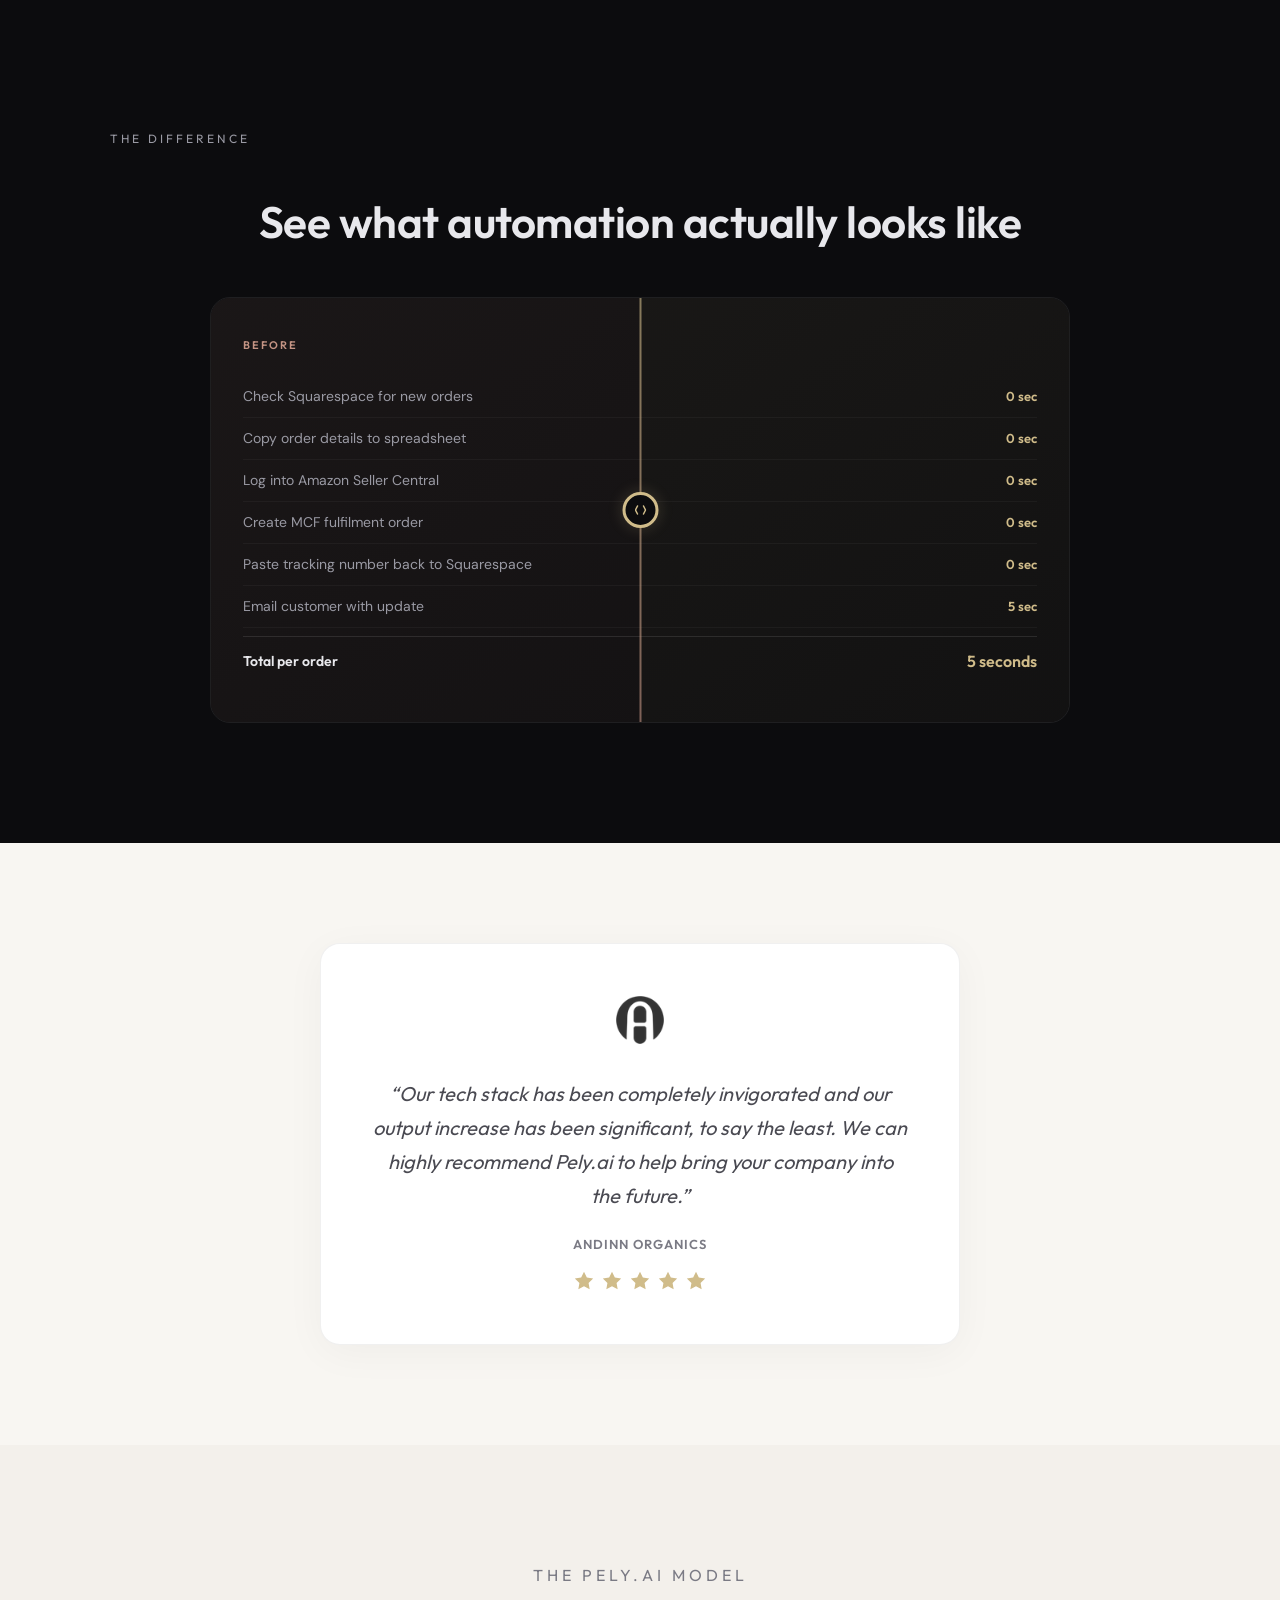
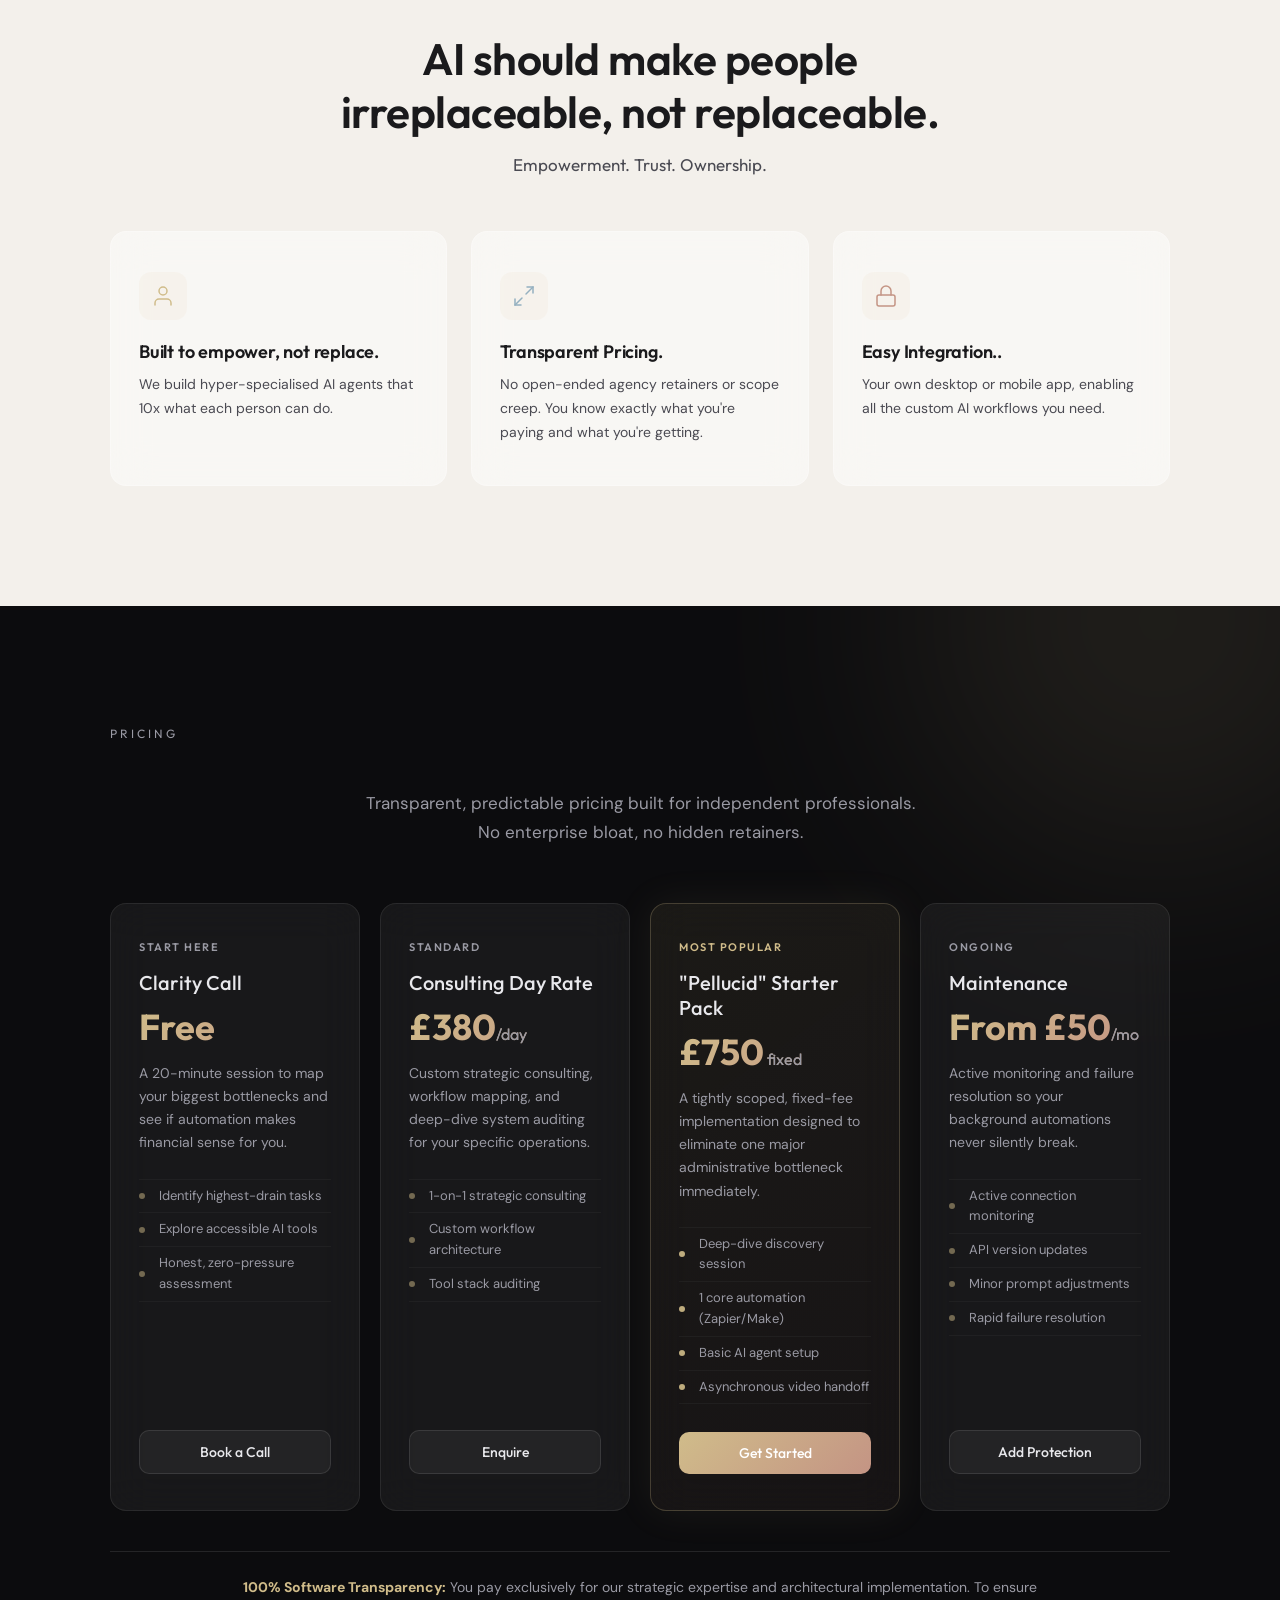
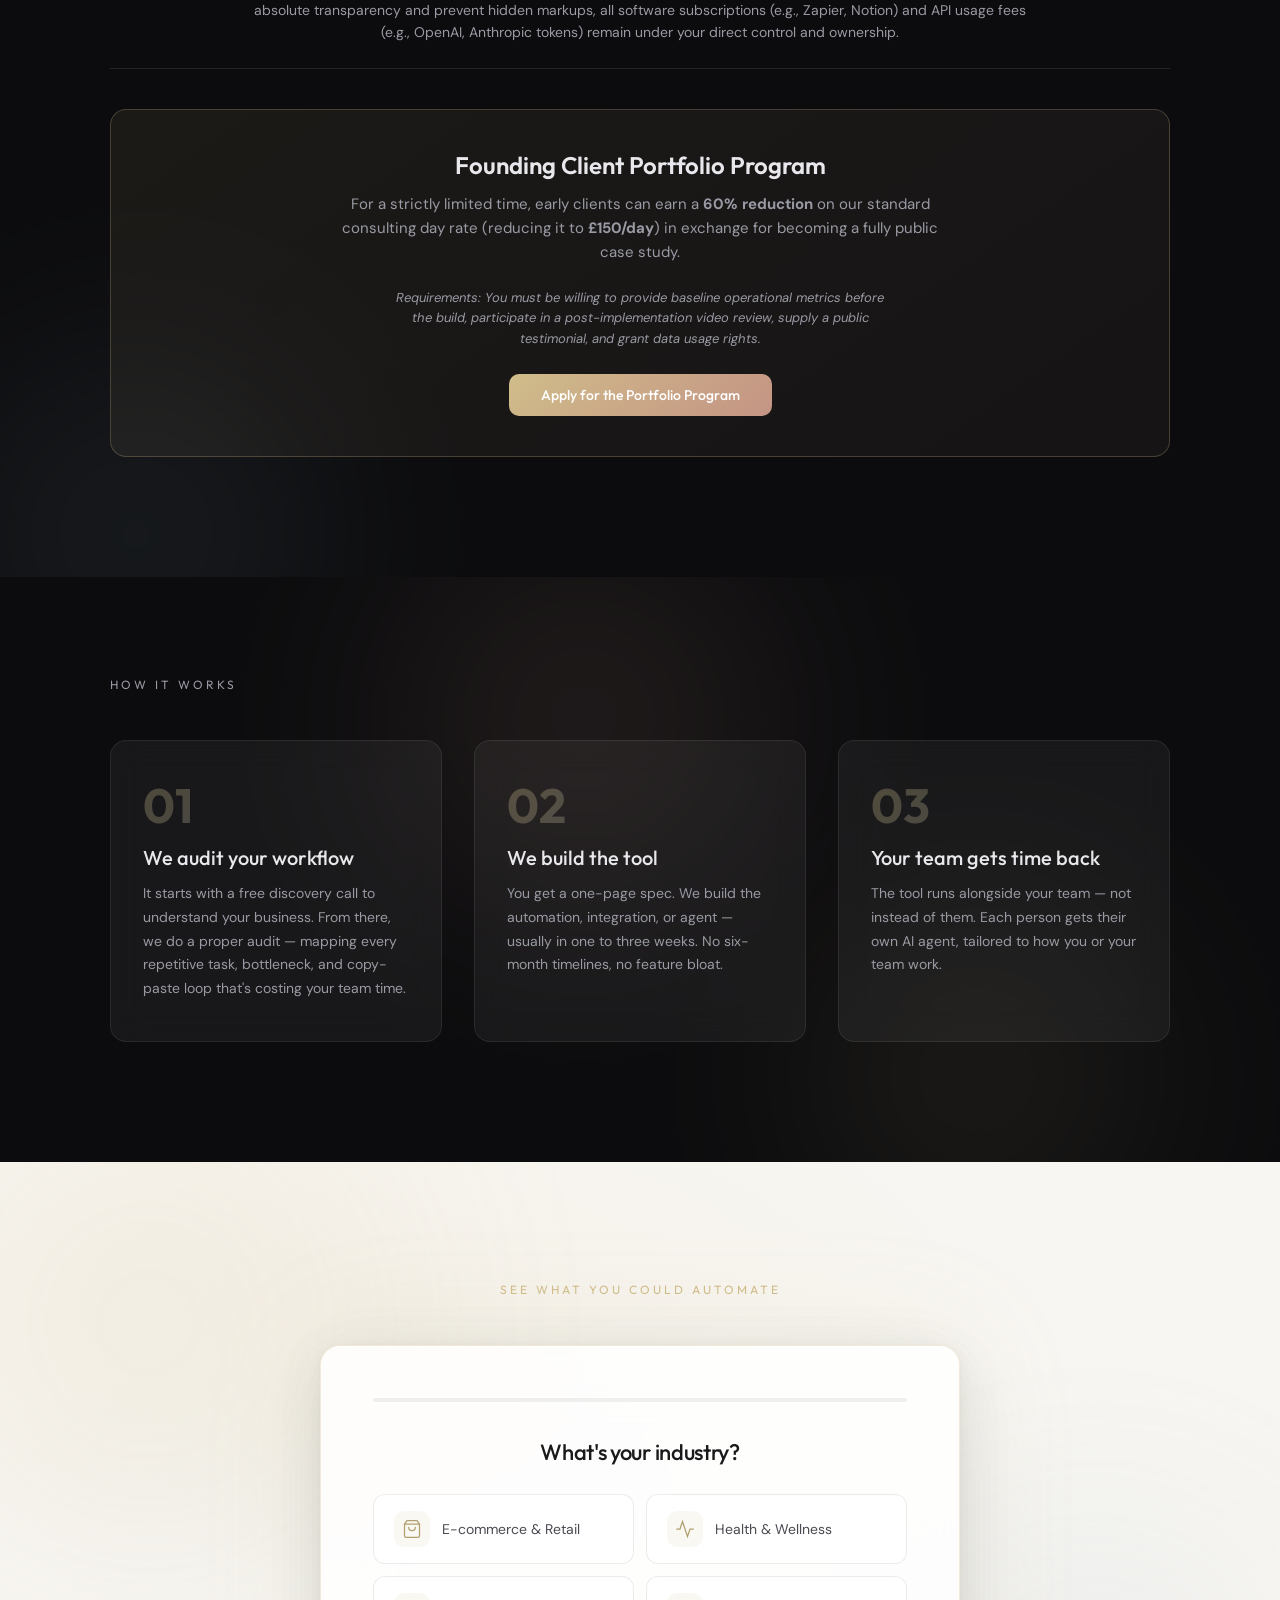
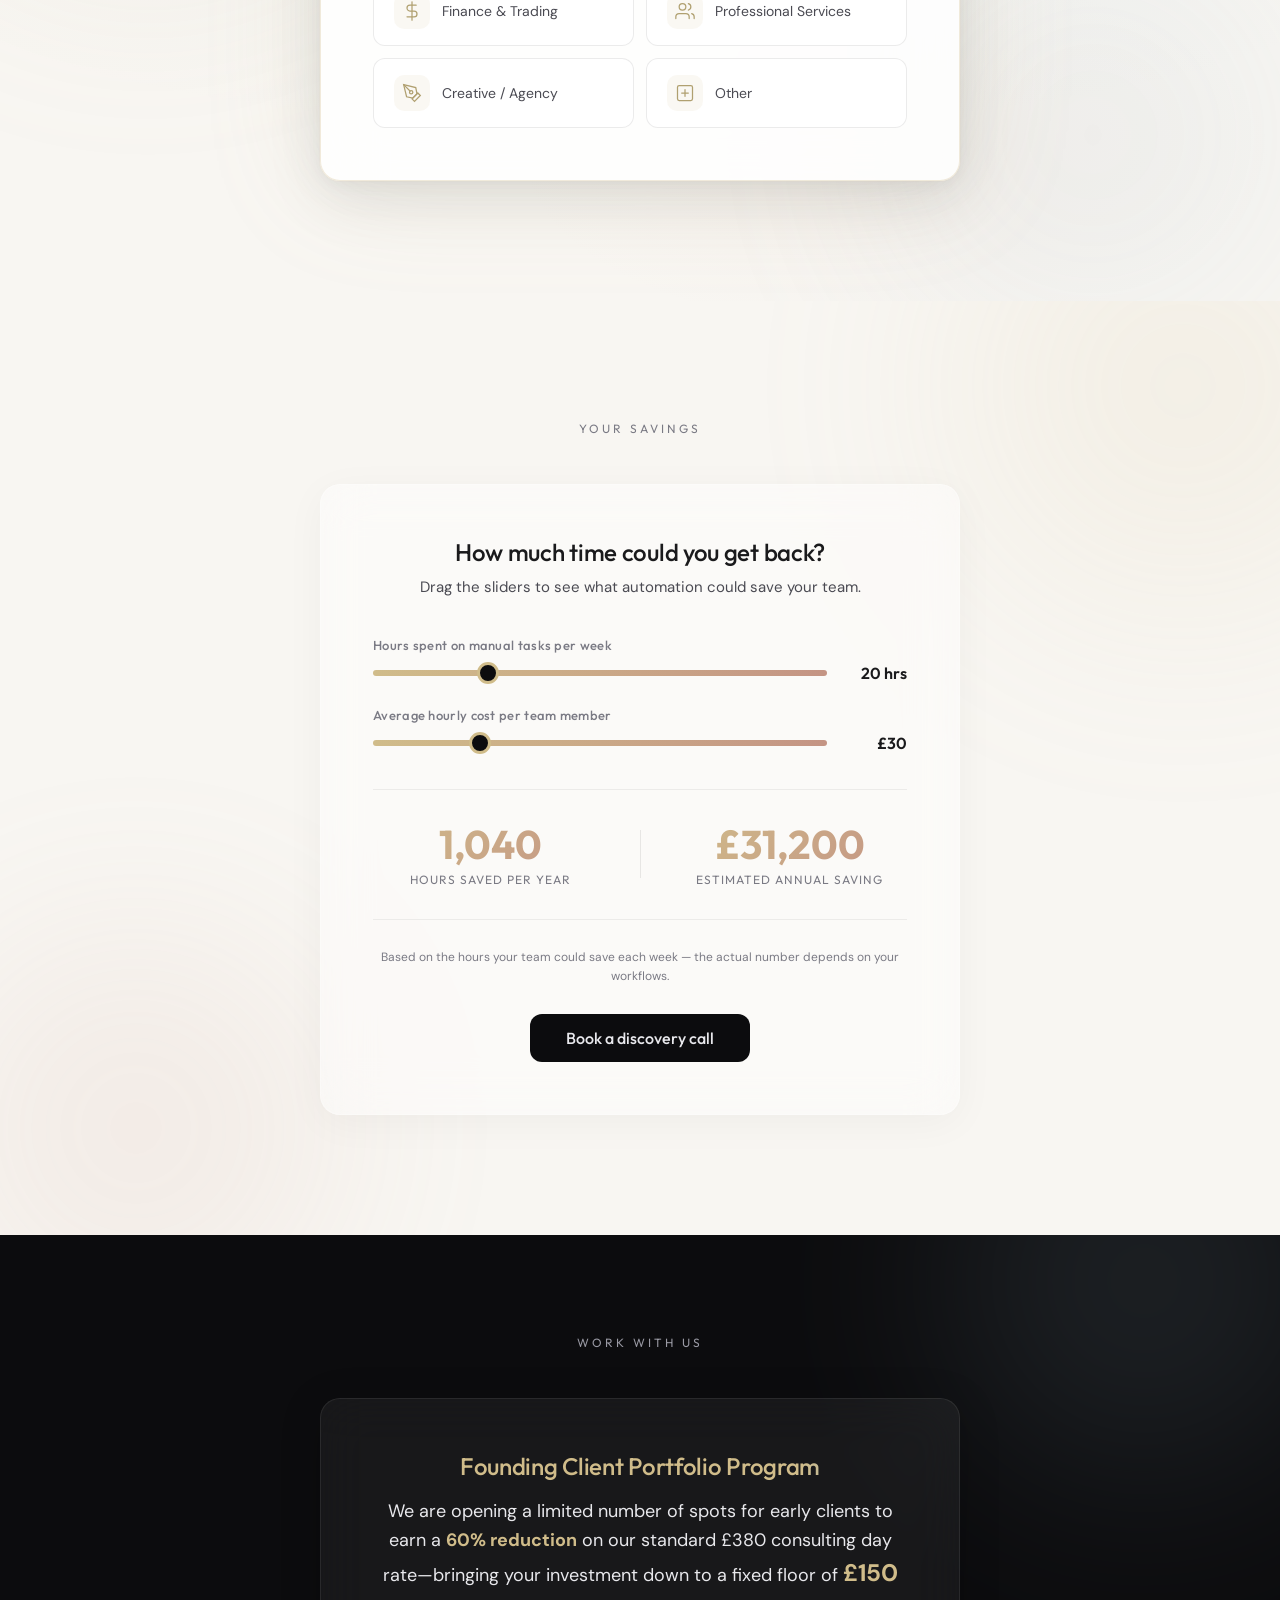
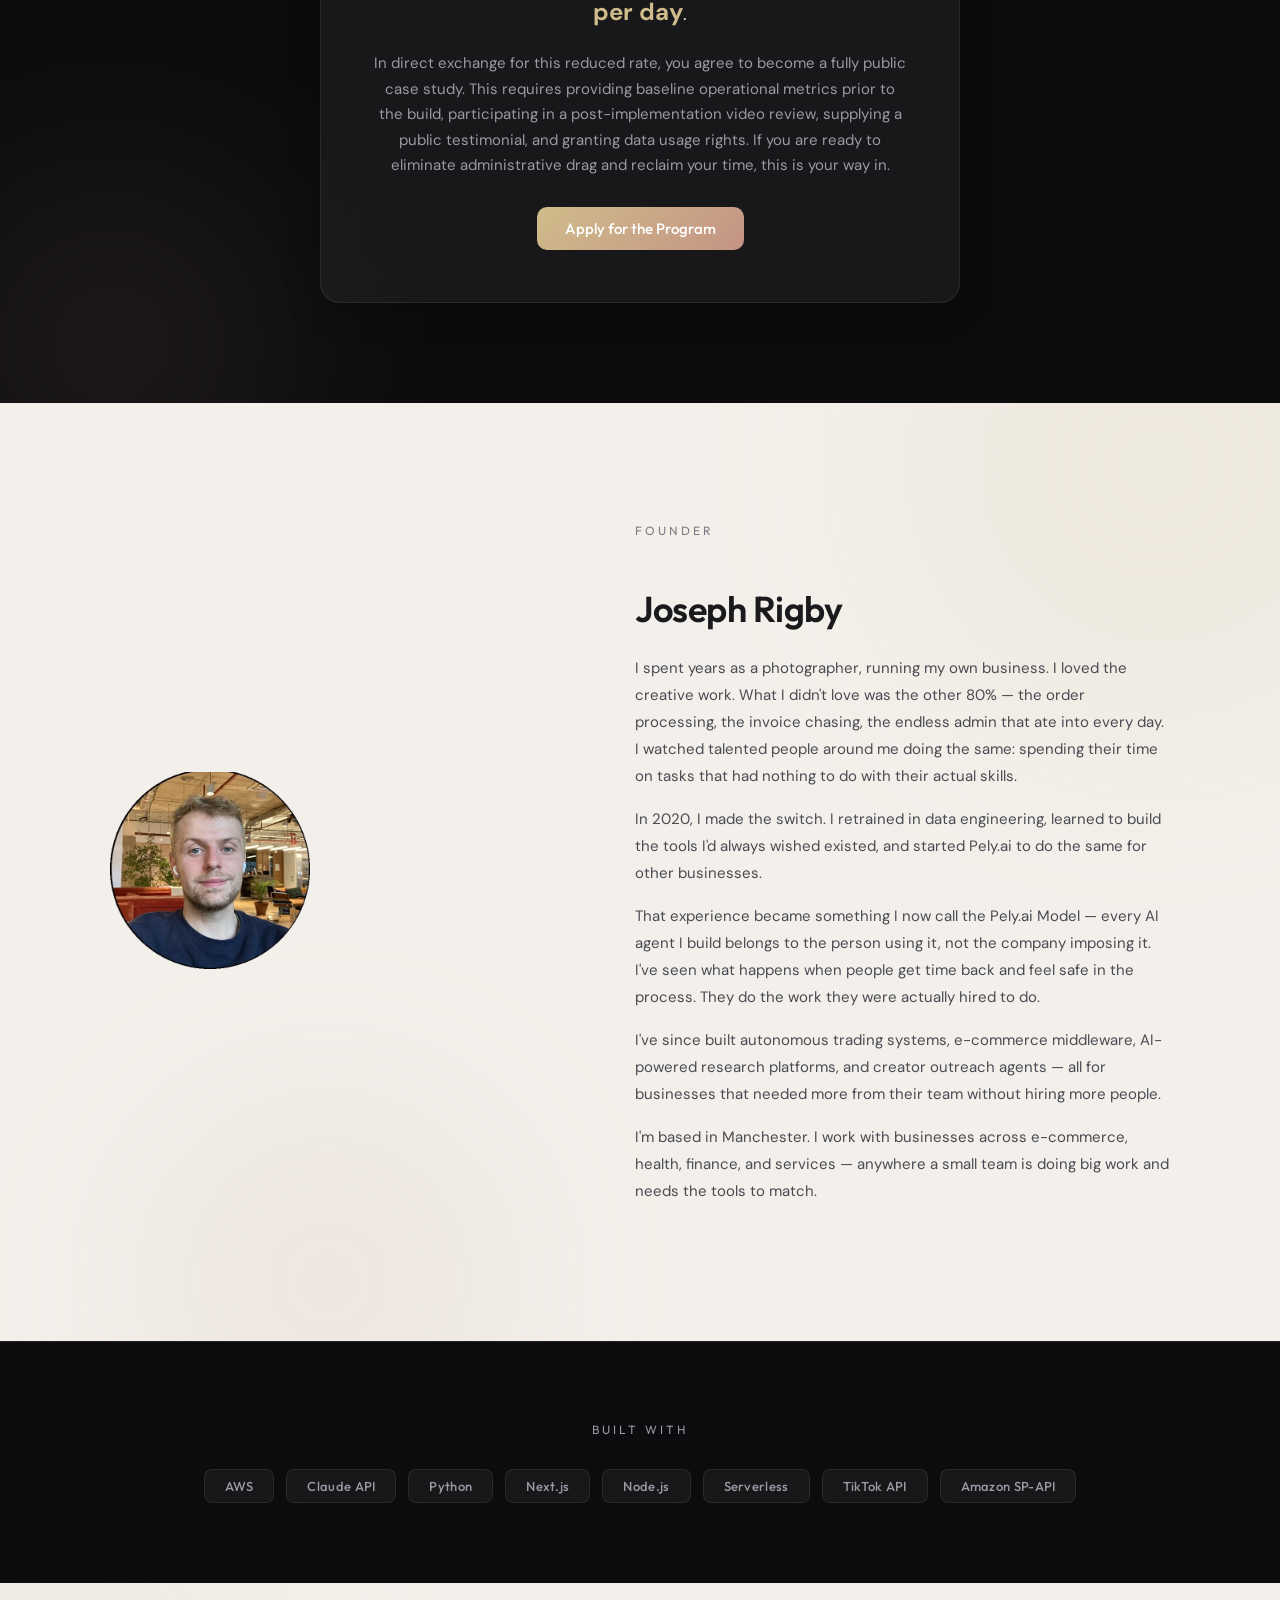
==== commit 5fb8d9a6: "Pilot update" ====
--- a/index.html
+++ b/index.html
@@ -932,8 +932,13 @@
     <div class="section-label reveal">Work with us</div>
     <div class="pilot-card reveal-scale">
       <h3>Founding Client Portfolio Program</h3>
-      <p>We are opening a limited number of spots for early clients to earn a <strong>60% reduction</strong> on our standard £380 consulting day rate—bringing your investment down to a fixed floor of <strong>£150 per day</strong>.</p>
+      
+      <p style="font-size: 18px; color: var(--text-light); line-height: 1.6; margin-bottom: 20px;">
+        We are opening a limited number of spots for early clients to earn a <strong style="color: var(--gold);">60% reduction</strong> on our standard £380 consulting day rate—bringing your investment down to a fixed floor of <strong style="font-size: 24px; color: var(--gold);">£150 per day</strong>.
+      </p>
+      
       <p>In direct exchange for this reduced rate, you agree to become a fully public case study. This requires providing baseline operational metrics prior to the build, participating in a post-implementation video review, supplying a public testimonial, and granting data usage rights. If you are ready to eliminate administrative drag and reclaim your time, this is your way in.</p>
+      
       <a href="#contact" class="pilot-cta" aria-label="Apply for the portfolio program — go to contact form">Apply for the Program</a>
     </div>
   </div>
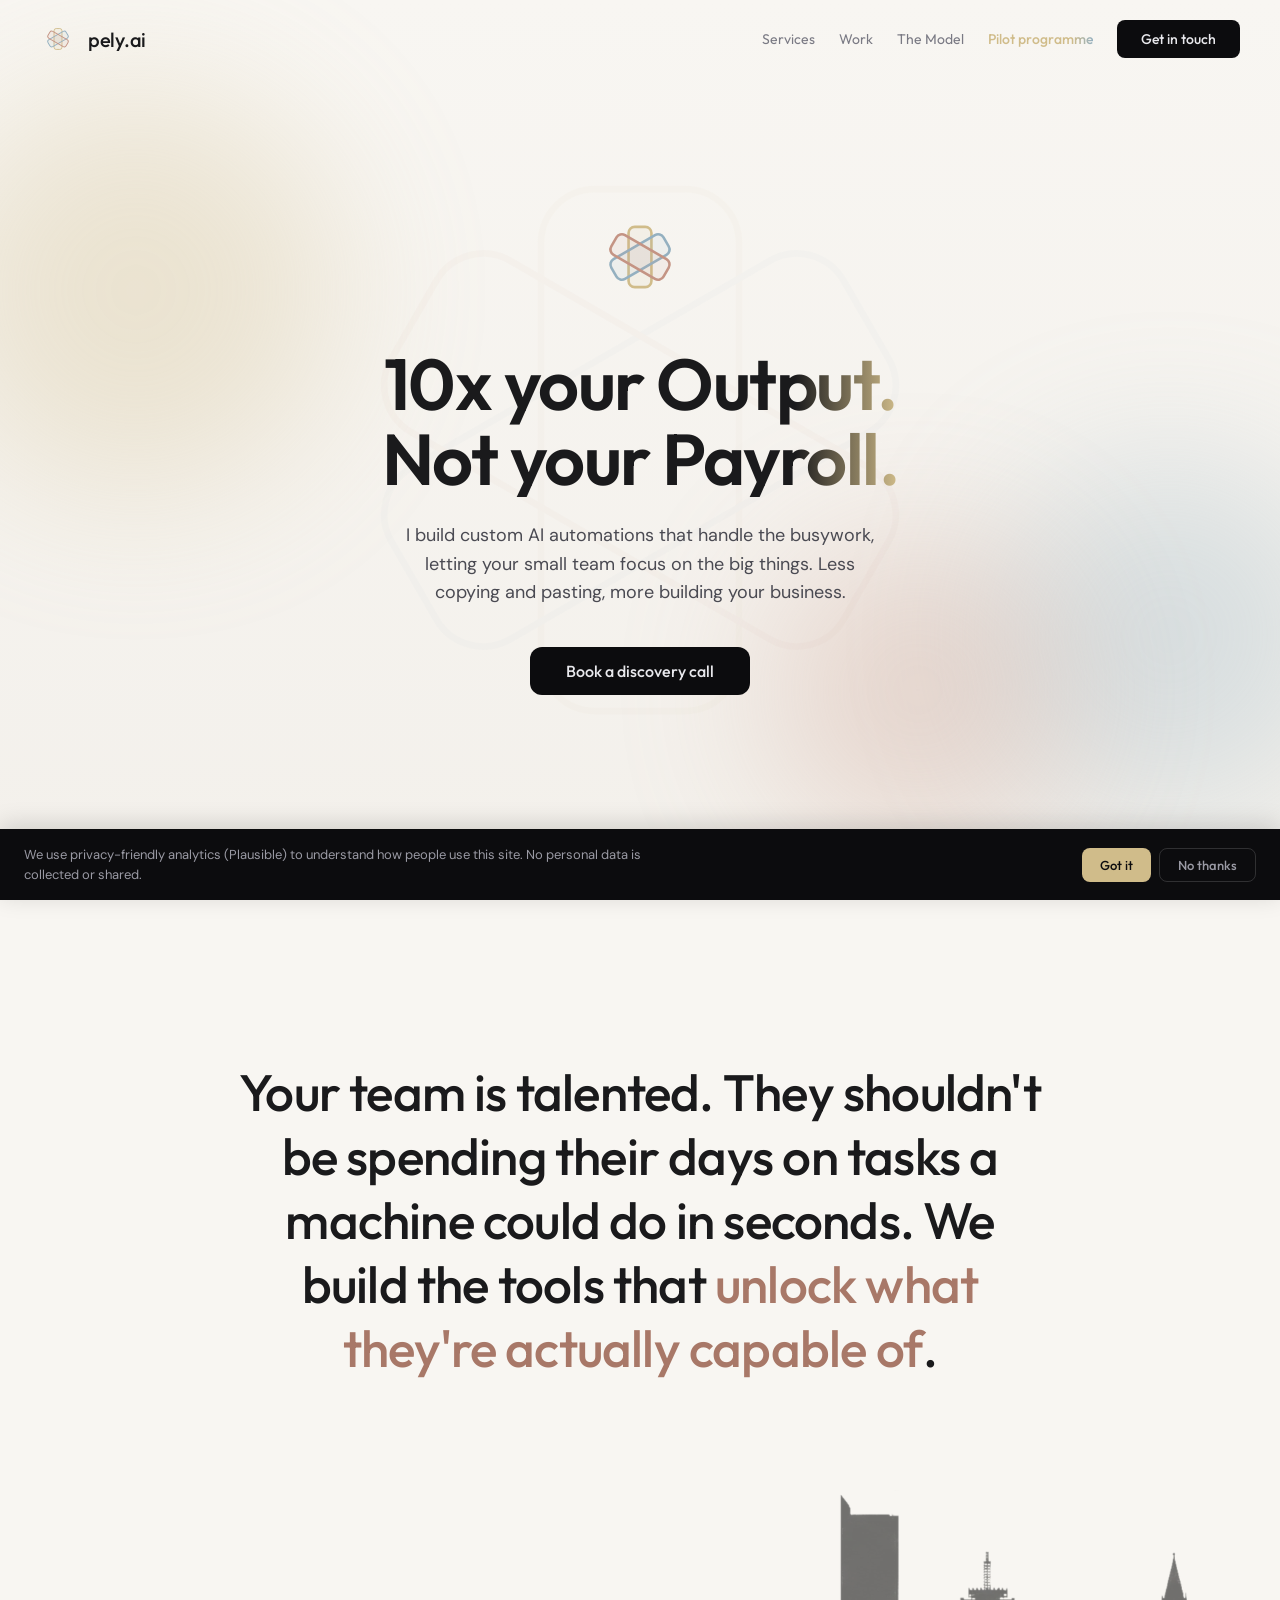
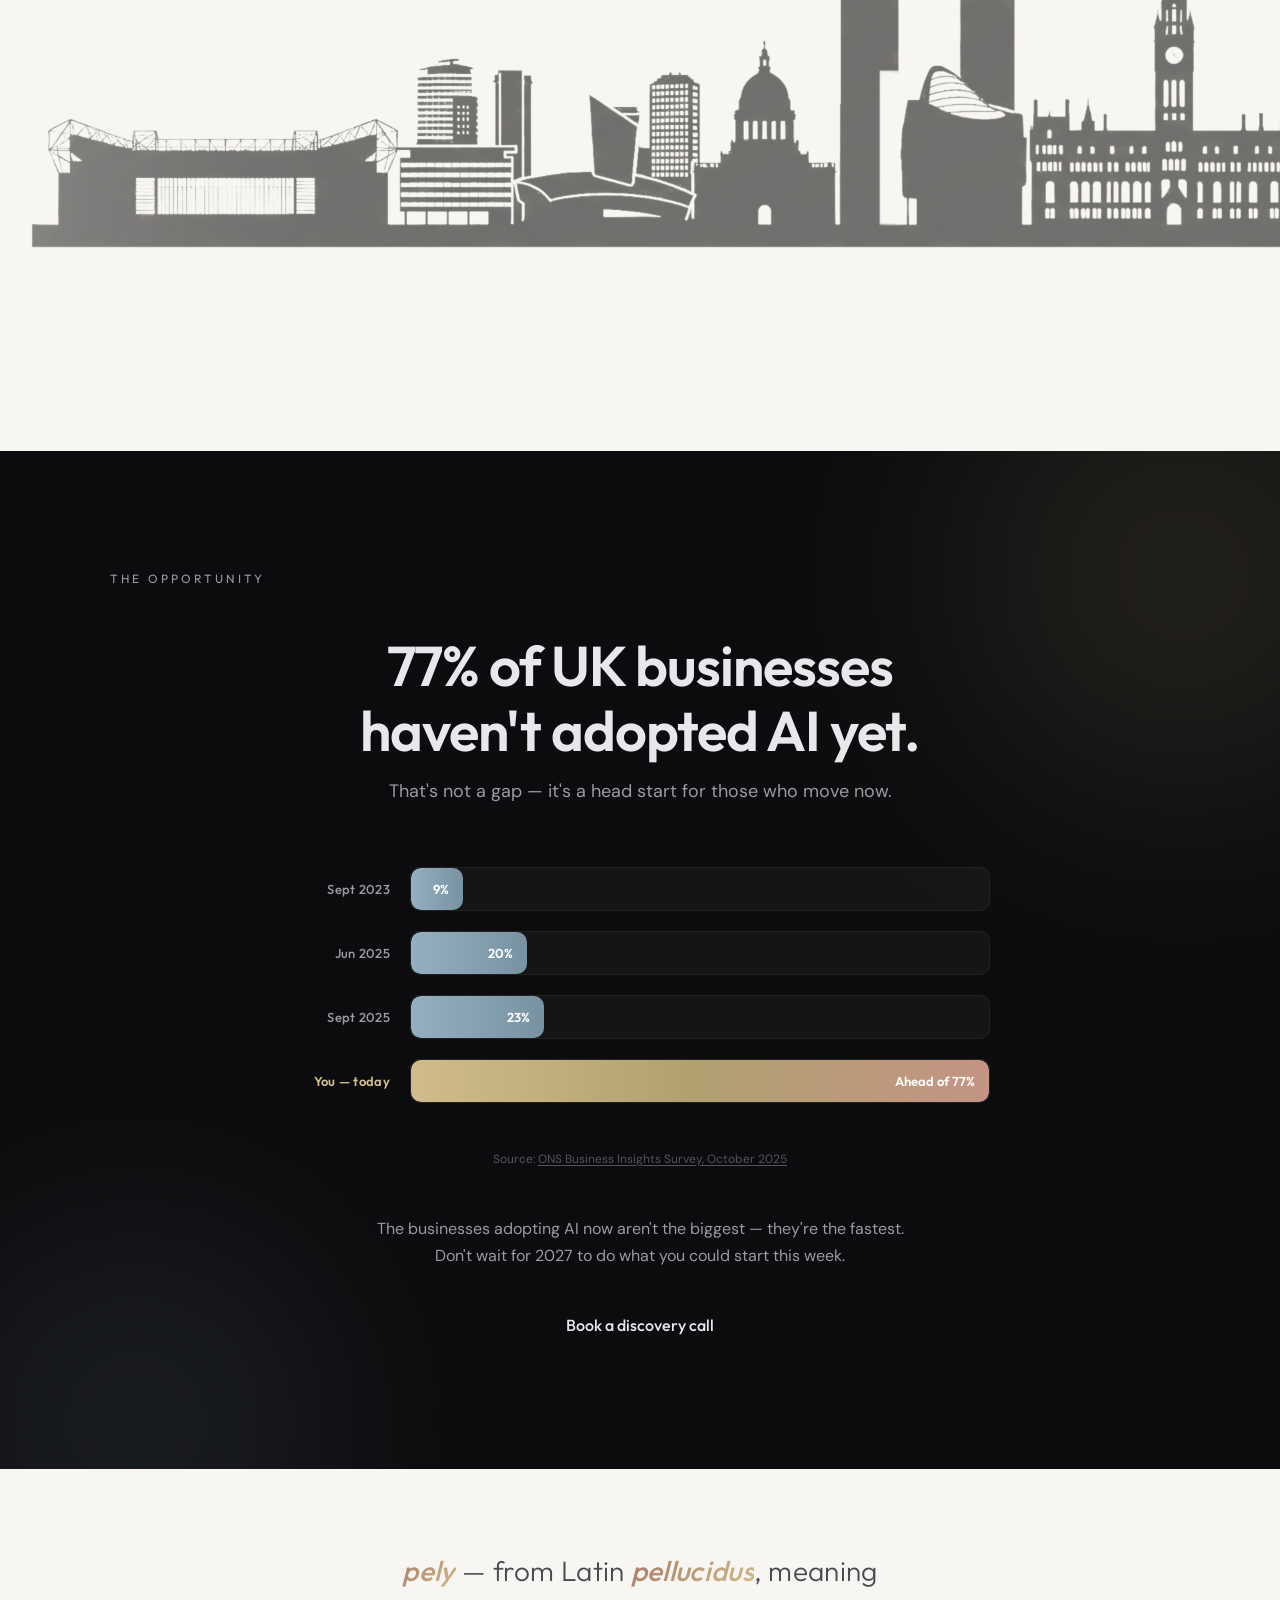
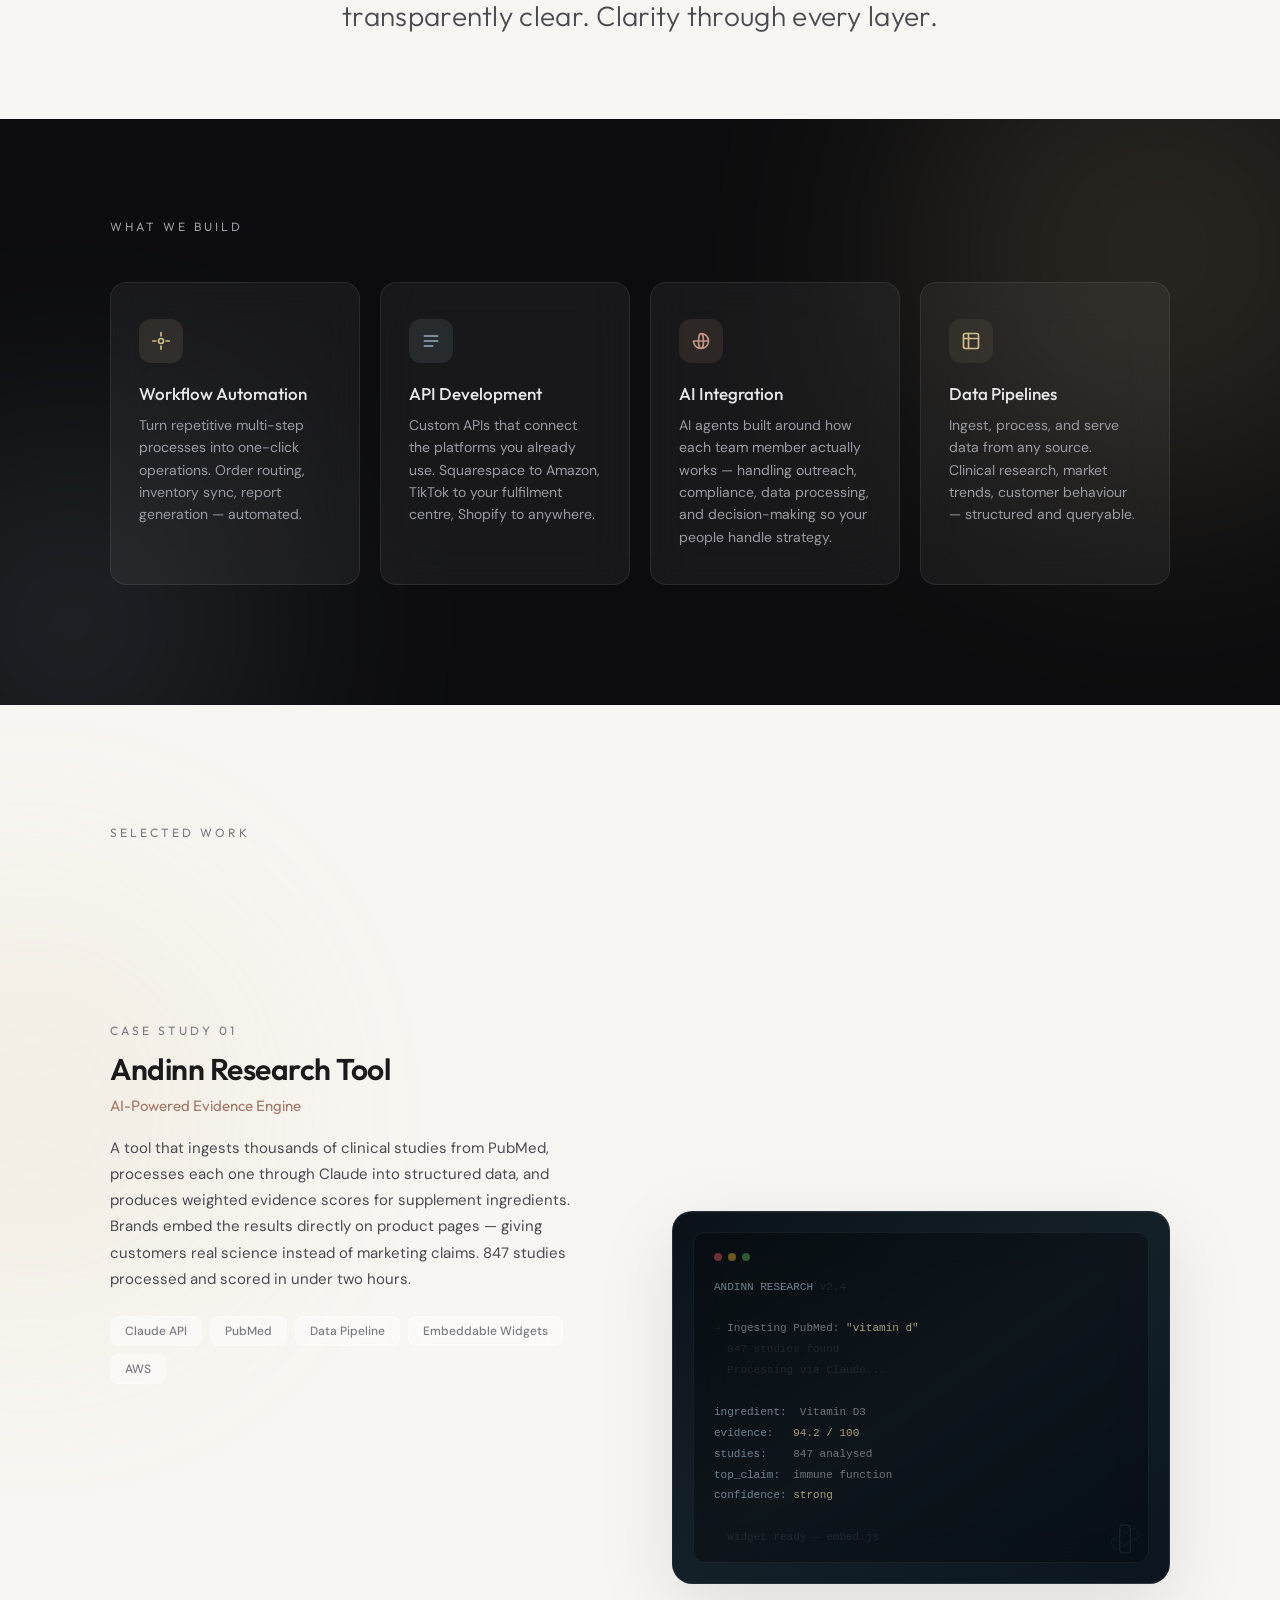
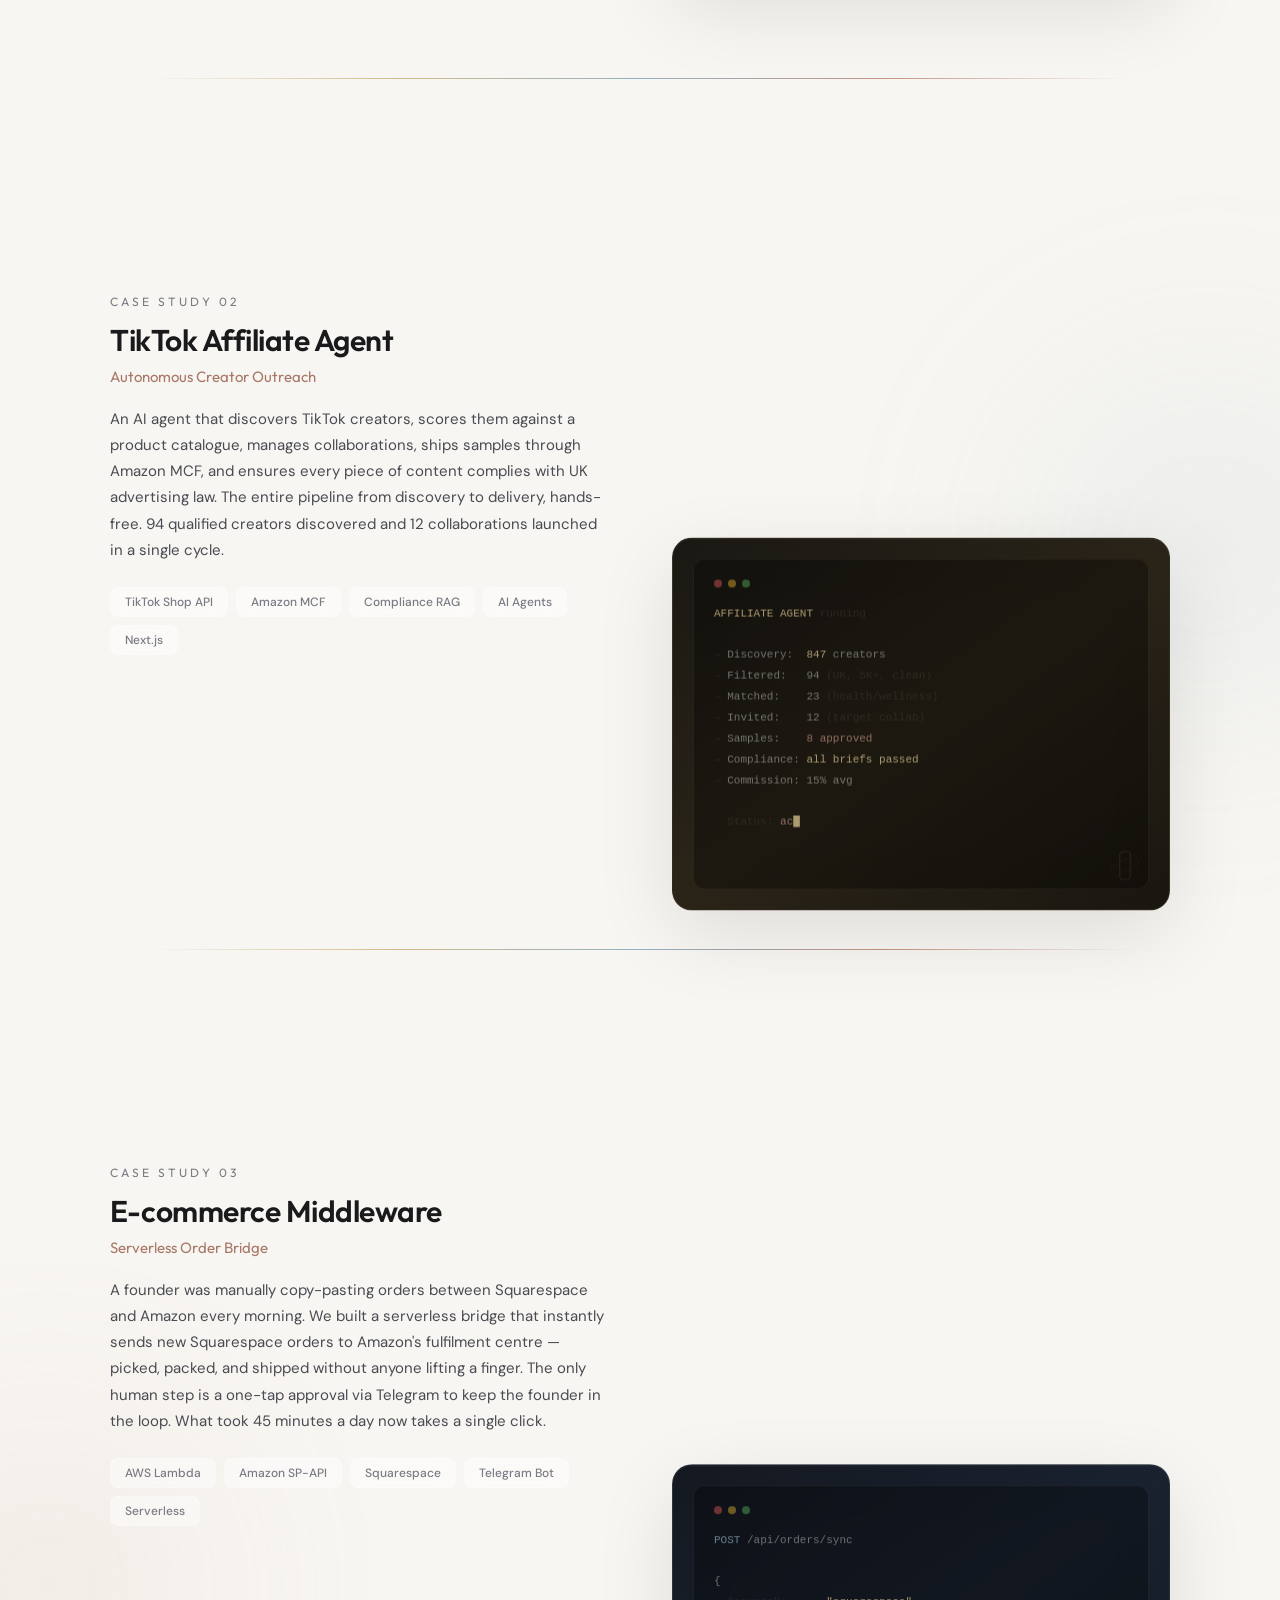
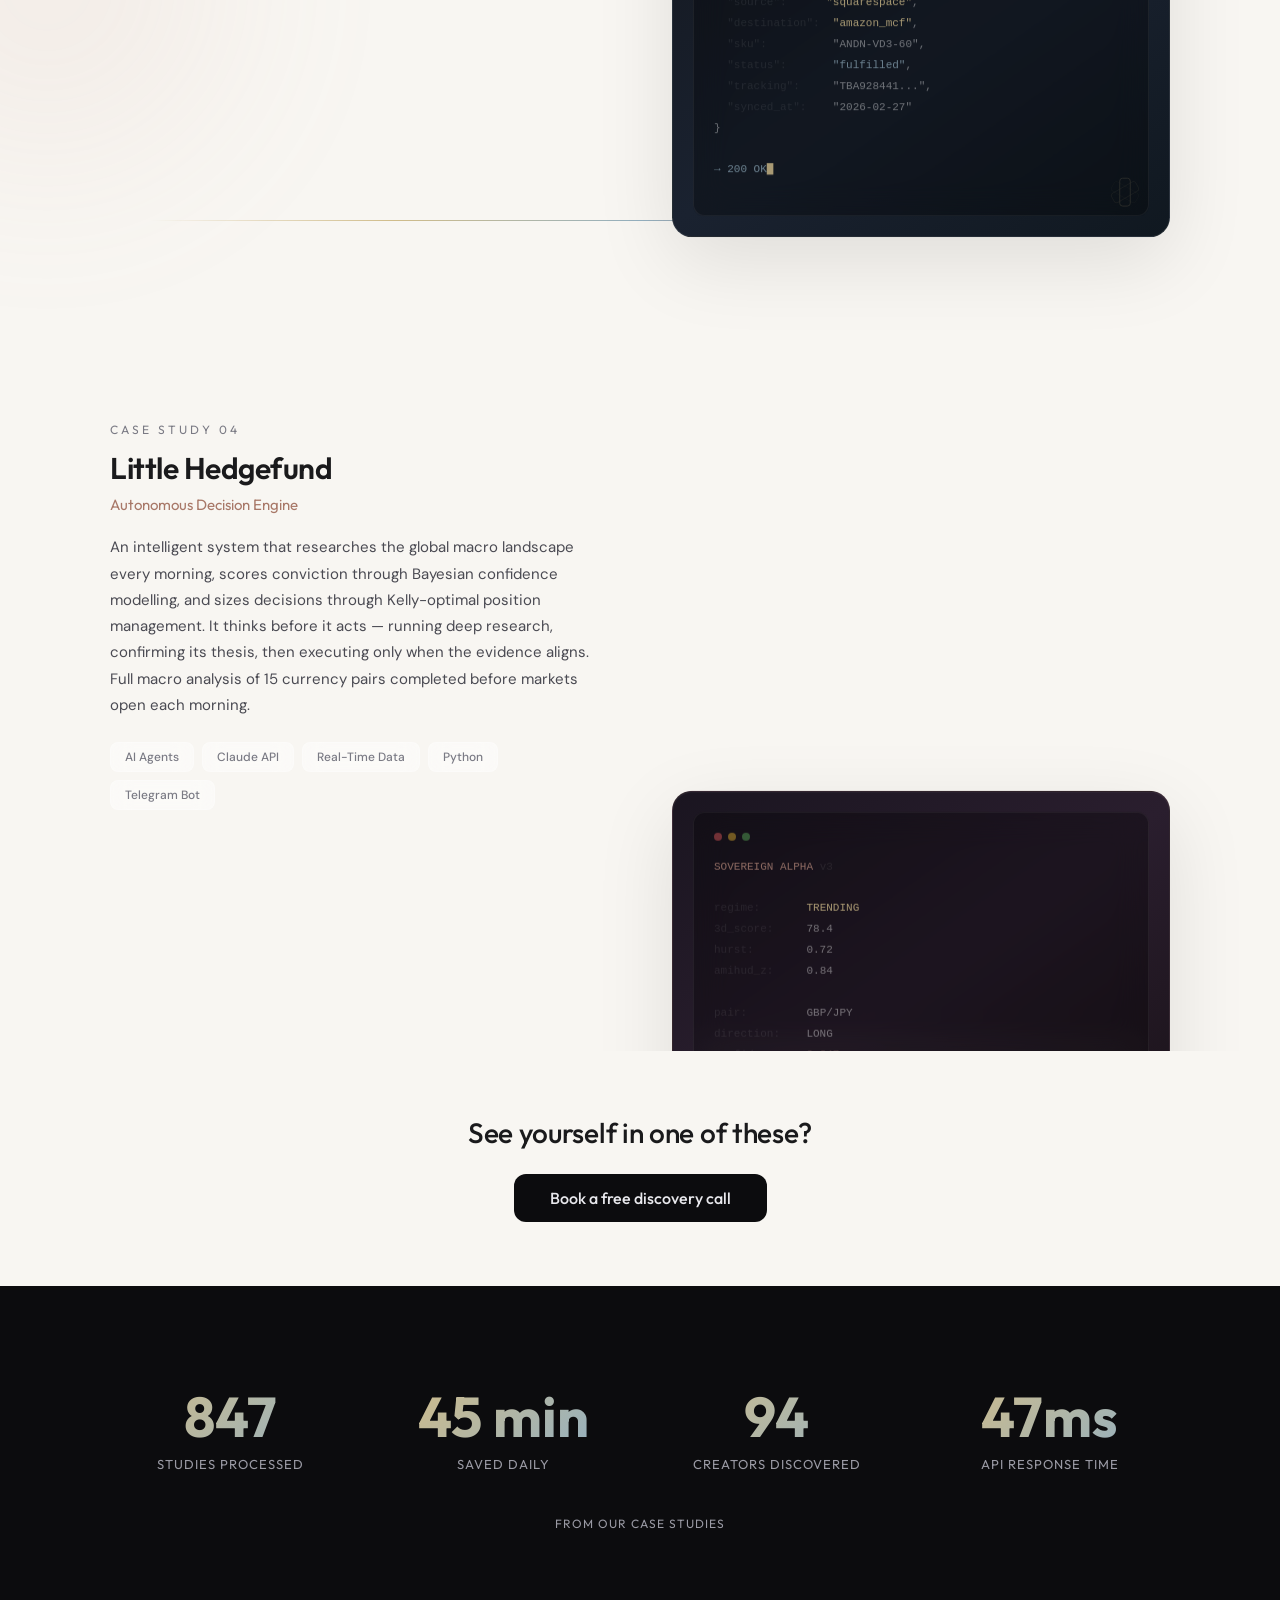
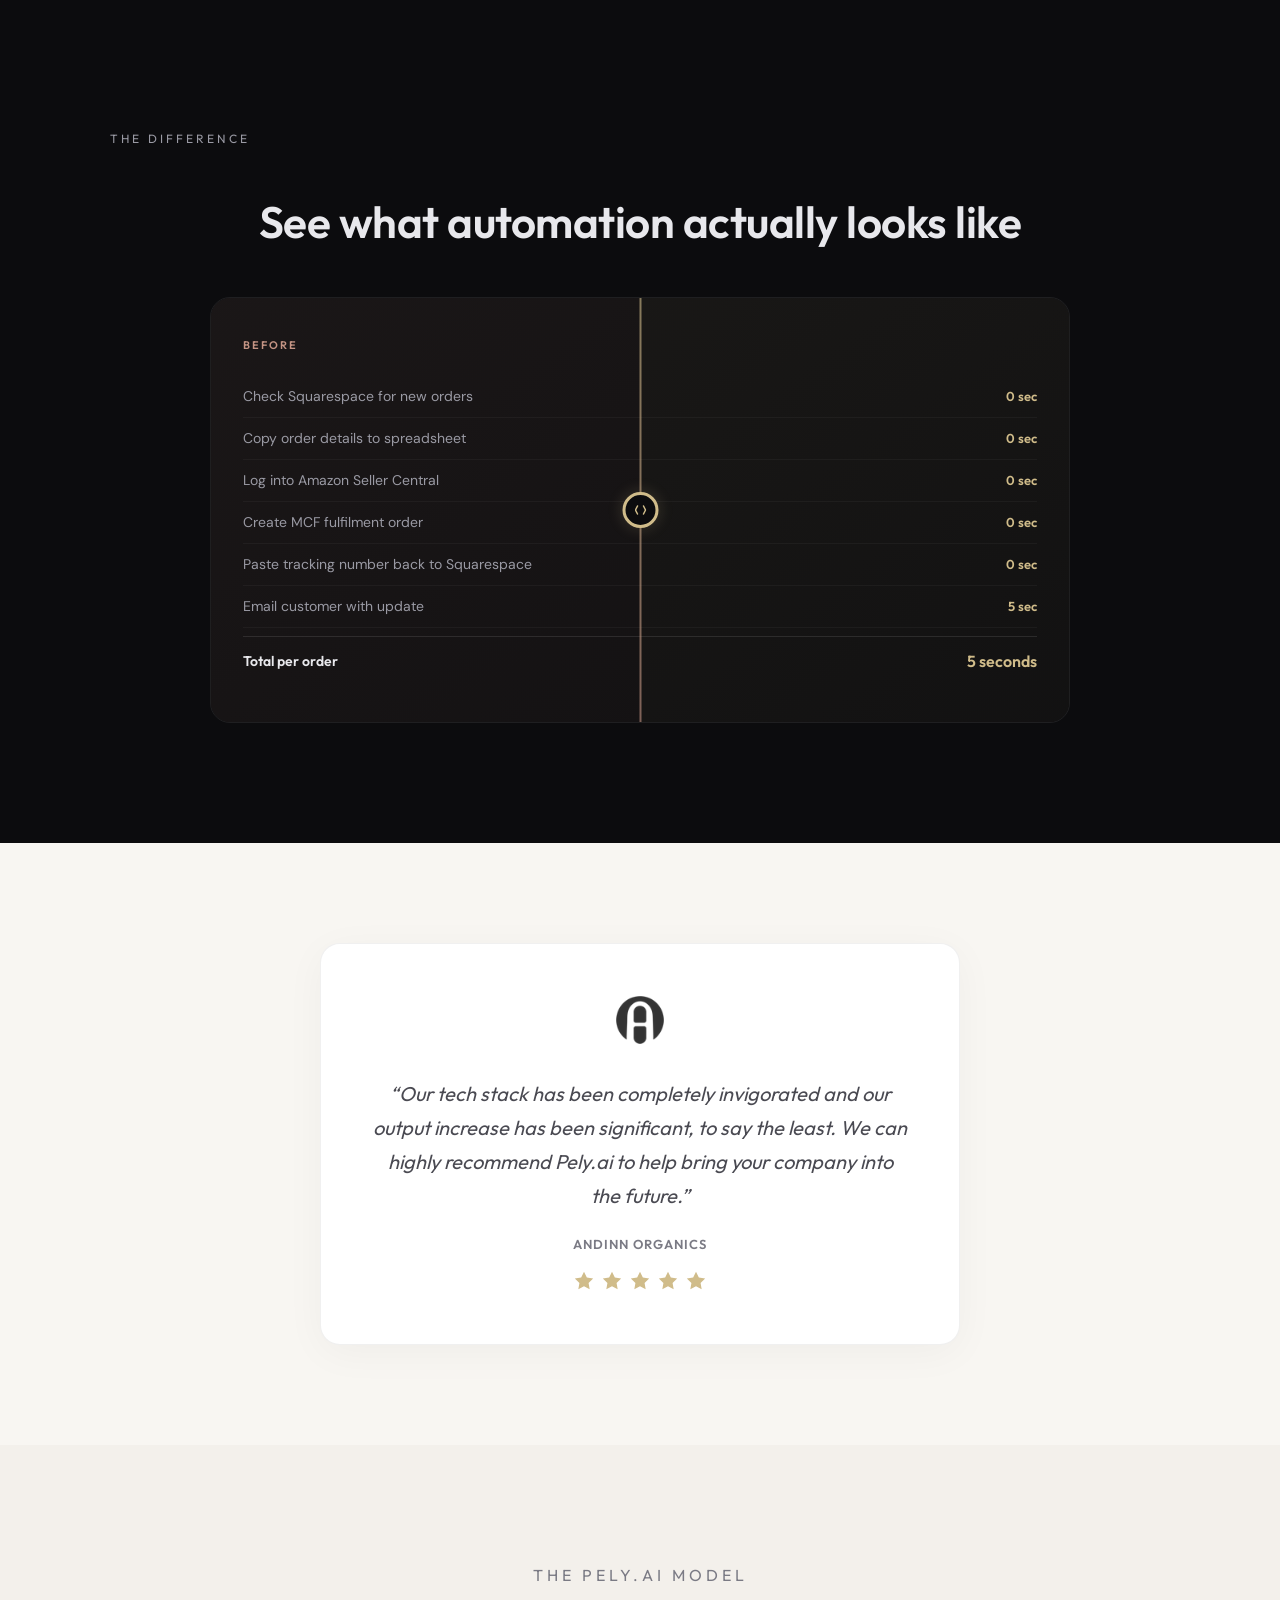
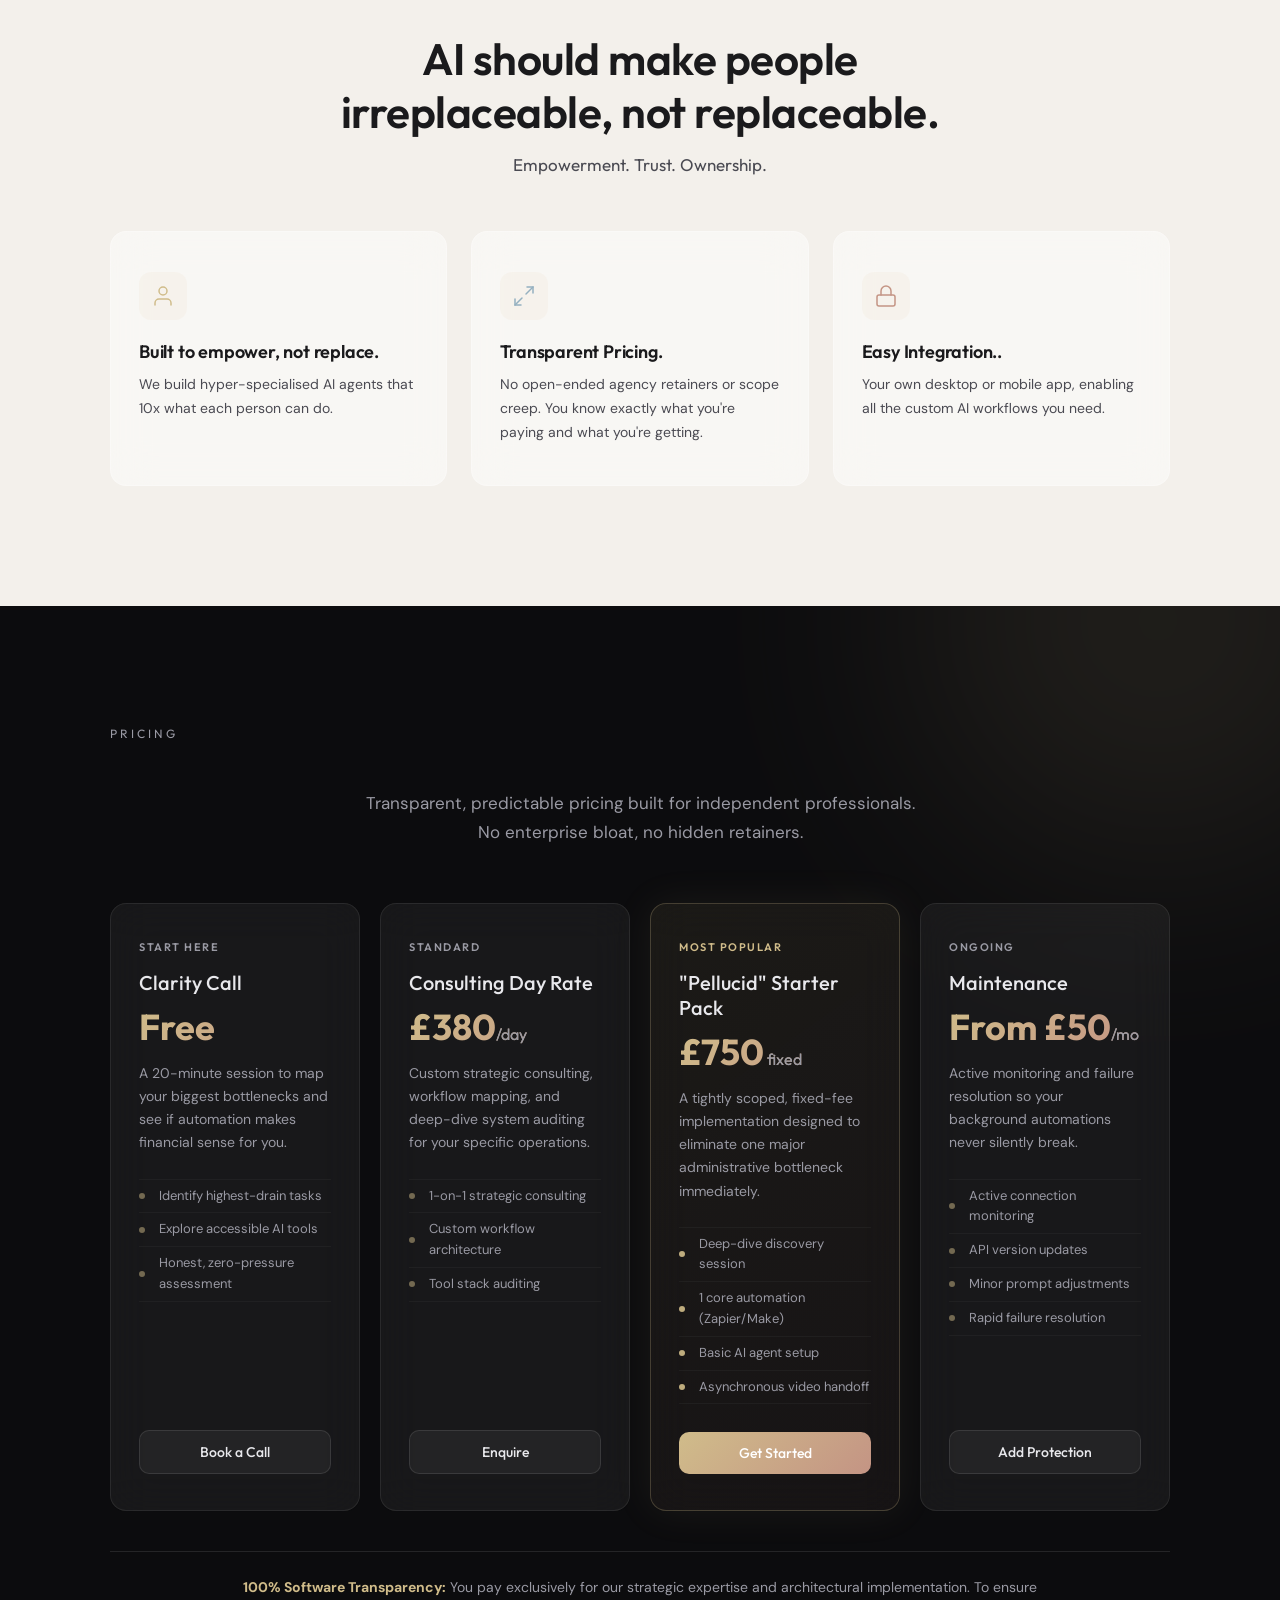
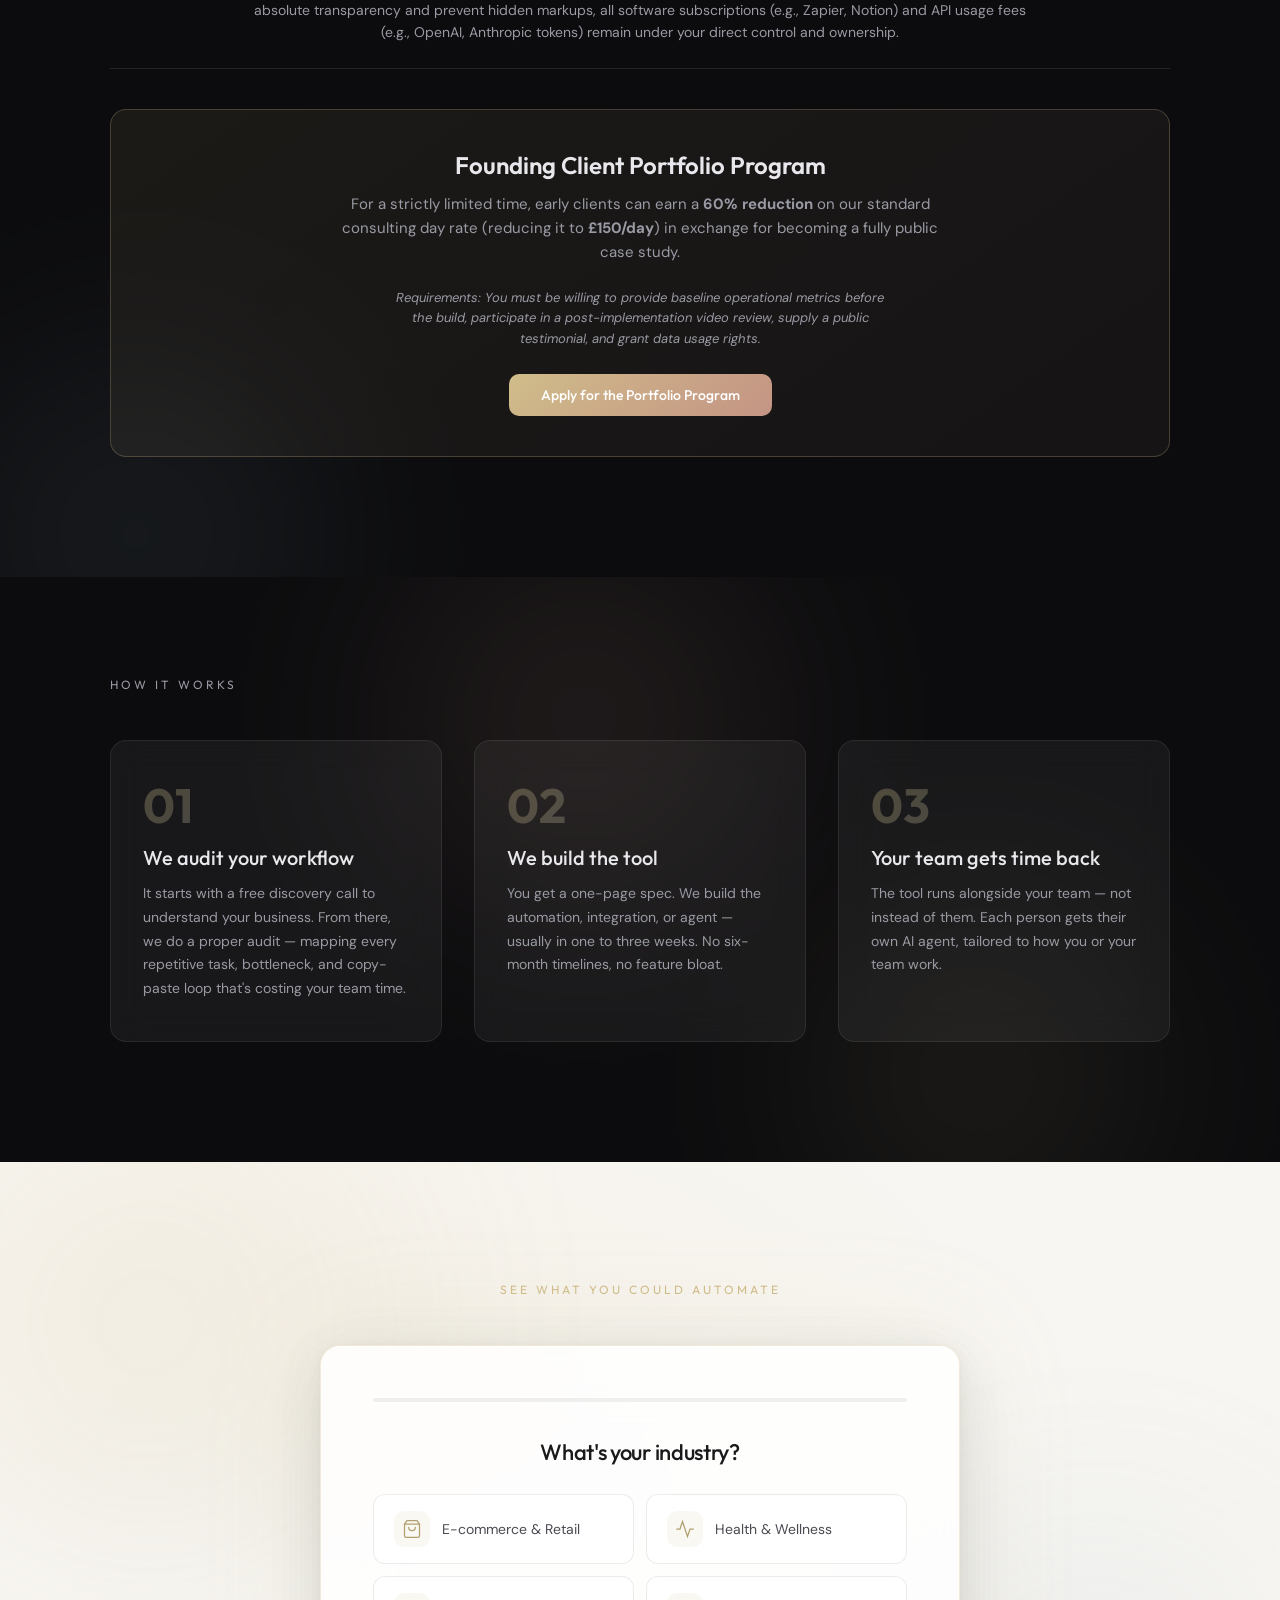
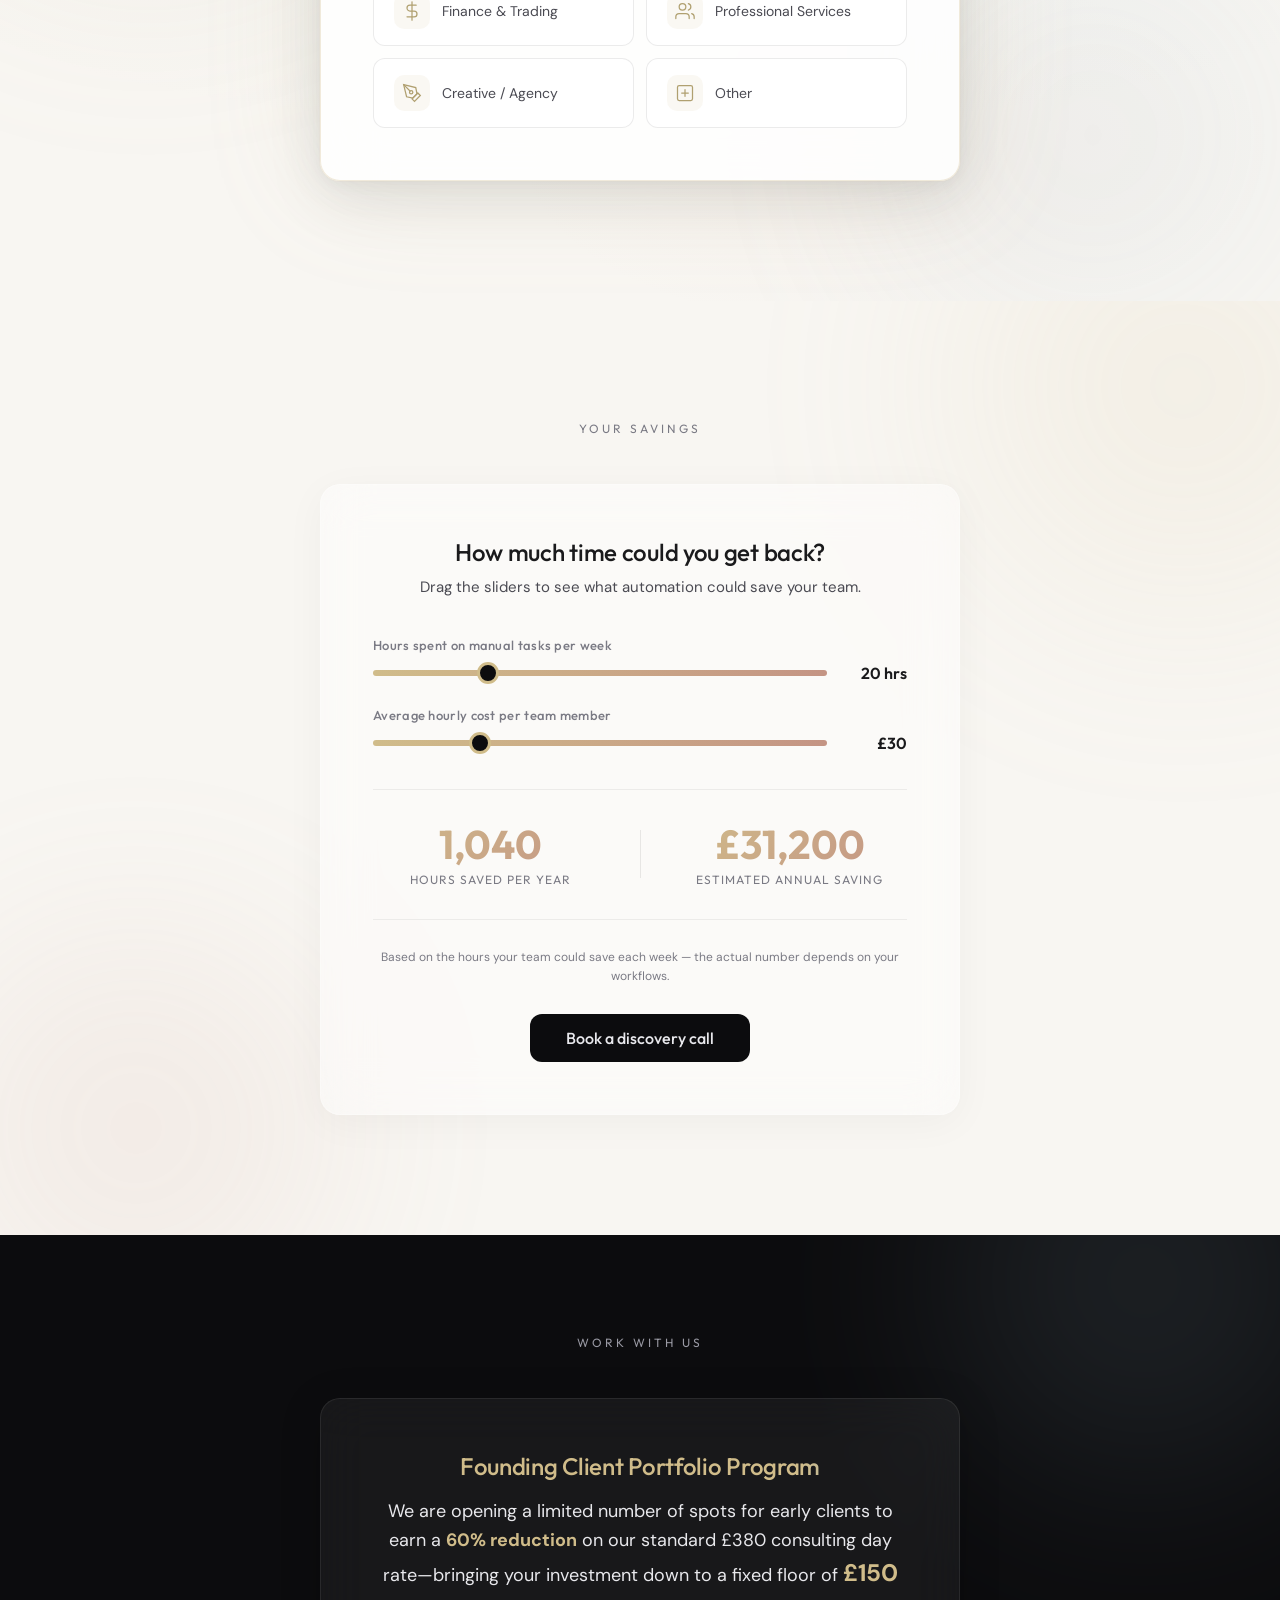
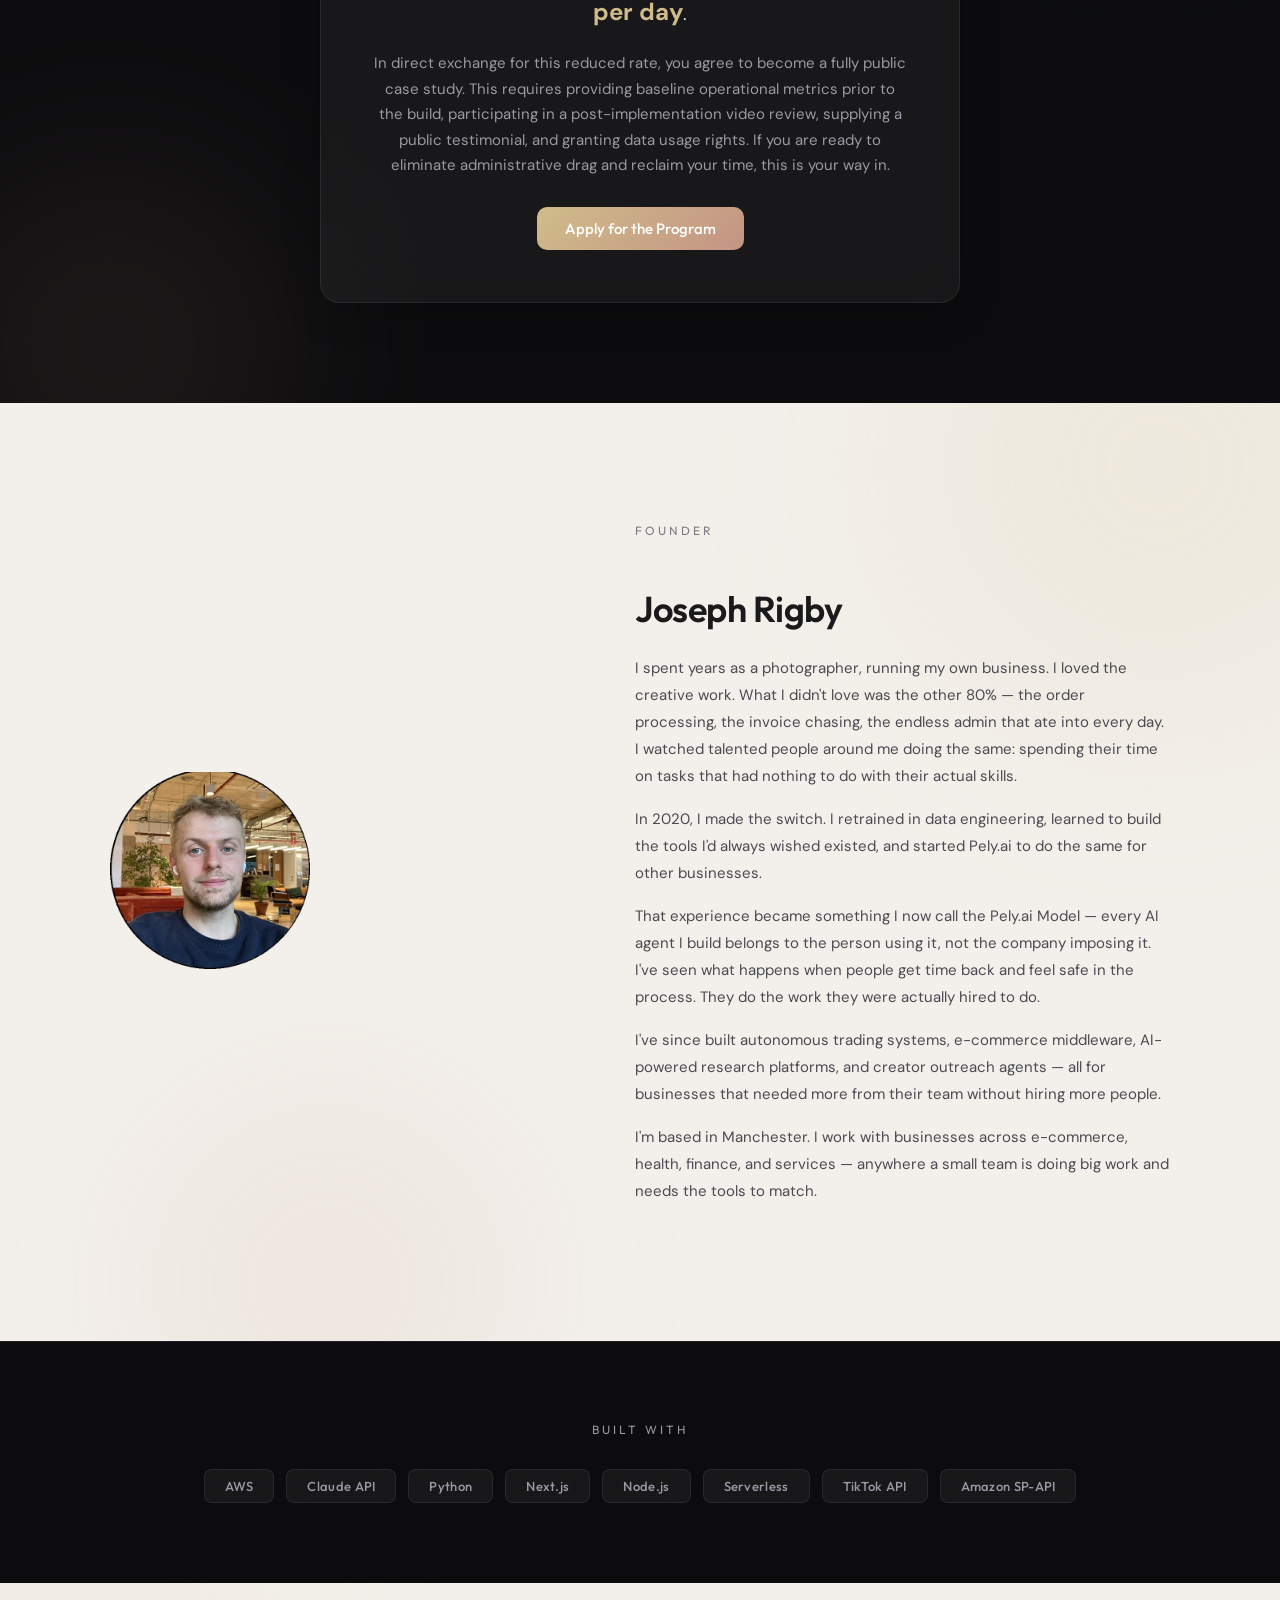
==== commit 872a0dc4: "faq update" ====
--- a/index.html
+++ b/index.html
@@ -997,77 +997,77 @@
       <div class="faq-item reveal stagger-1">
         <button class="faq-trigger" aria-expanded="false">
           <span class="faq-number">01</span>
+          <span class="faq-question">I'm a solopreneur. Is custom AI automation overkill for me?</span>
+          <svg class="faq-icon" width="20" height="20" viewBox="0 0 20 20" fill="none" stroke="currentColor" stroke-width="1.5" stroke-linecap="round"><line x1="10" y1="4" x2="10" y2="16"/><line x1="4" y1="10" x2="16" y2="10"/></svg>
+        </button>
+        <div class="faq-answer">
+          <p>Not at all. Independent professionals lose between 21% and 36% of their week to non-billable scheduling, invoicing, and data entry. Our automations provide "synthetic scaling"—giving you the operational capacity to handle the workload of a larger team without incurring associated payroll taxes.</p>
+        </div>
+      </div>
+
+      <div class="faq-item reveal stagger-2">
+        <button class="faq-trigger" aria-expanded="false">
+          <span class="faq-number">02</span>
+          <span class="faq-question">Do I need to know how to code or use complex software?</span>
+          <svg class="faq-icon" width="20" height="20" viewBox="0 0 20 20" fill="none" stroke="currentColor" stroke-width="1.5" stroke-linecap="round"><line x1="10" y1="4" x2="10" y2="16"/><line x1="4" y1="10" x2="16" y2="10"/></svg>
+        </button>
+        <div class="faq-answer">
+          <p>Zero technical skills are required. You only need to understand your own business goals—we handle the technical execution. We cut through the noise of over 7,000 available AI applications to build cohesive workflows that operate silently in the background of the tools you already use.</p>
+        </div>
+      </div>
+
+      <div class="faq-item reveal stagger-3">
+        <button class="faq-trigger" aria-expanded="false">
+          <span class="faq-number">03</span>
+          <span class="faq-question">Are there hidden software costs or API markups?</span>
+          <svg class="faq-icon" width="20" height="20" viewBox="0 0 20 20" fill="none" stroke="currentColor" stroke-width="1.5" stroke-linecap="round"><line x1="10" y1="4" x2="10" y2="16"/><line x1="4" y1="10" x2="16" y2="10"/></svg>
+        </button>
+        <div class="faq-answer">
+          <p>No. To ensure absolute transparency and prevent hidden markups, all software subscriptions (e.g., Zapier, Notion) and API usage fees (e.g., OpenAI, Anthropic tokens) remain under your direct control and ownership. You pay exclusively for our strategic expertise and architectural implementation.</p>
+        </div>
+      </div>
+
+      <div class="faq-item reveal stagger-4">
+        <button class="faq-trigger" aria-expanded="false">
+          <span class="faq-number">04</span>
+          <span class="faq-question">What platforms and tools do you work with?</span>
+          <svg class="faq-icon" width="20" height="20" viewBox="0 0 20 20" fill="none" stroke="currentColor" stroke-width="1.5" stroke-linecap="round"><line x1="10" y1="4" x2="10" y2="16"/><line x1="4" y1="10" x2="16" y2="10"/></svg>
+        </button>
+        <div class="faq-answer">
+          <p>We build with accessible, powerful tools like Zapier, Make, Notion AI, Perplexity Pro, and Claude. For bespoke operational needs, we also build custom Next.js API integrations bridging platforms like Squarespace, Shopify, Amazon (SP-API/MCF), and TikTok Shop.</p>
+        </div>
+      </div>
+
+      <div class="faq-item reveal">
+        <button class="faq-trigger" aria-expanded="false">
+          <span class="faq-number">05</span>
           <span class="faq-question">How long does a typical build take?</span>
           <svg class="faq-icon" width="20" height="20" viewBox="0 0 20 20" fill="none" stroke="currentColor" stroke-width="1.5" stroke-linecap="round"><line x1="10" y1="4" x2="10" y2="16"/><line x1="4" y1="10" x2="16" y2="10"/></svg>
         </button>
         <div class="faq-answer">
-          <p>It depends on complexity, but most builds land between one and three weeks. A straightforward integration — like connecting your e-commerce platform to a fulfilment API — can be live in a few days. More complex systems like AI agents or multi-step data pipelines take closer to two or three weeks. You'll know the timeline before we start — it's in the spec.</p>
-        </div>
-      </div>
-
-      <div class="faq-item reveal stagger-2">
+          <p>We don't do multi-month enterprise phases. A "Pellucid" Starter Pack is typically mapped, built, tested, and handed over within a few days. More complex data pipelines and AI agent builds usually land between one and three weeks. You'll know the exact timeline before we start.</p>
+        </div>
+      </div>
+
+      <div class="faq-item reveal stagger-1">
         <button class="faq-trigger" aria-expanded="false">
-          <span class="faq-number">02</span>
-          <span class="faq-question">Do I need to be technical?</span>
+          <span class="faq-number">06</span>
+          <span class="faq-question">How does the Founding Client Portfolio Program work?</span>
           <svg class="faq-icon" width="20" height="20" viewBox="0 0 20 20" fill="none" stroke="currentColor" stroke-width="1.5" stroke-linecap="round"><line x1="10" y1="4" x2="10" y2="16"/><line x1="4" y1="10" x2="16" y2="10"/></svg>
         </button>
         <div class="faq-answer">
-          <p>Not at all. You know your business — we handle the technical side. Every tool we build is designed for the person using it, not the person who commissioned it. Your team won't need to understand the code — they'll just have a tool that fits how they already work. If something breaks, that's on us to fix.</p>
-        </div>
-      </div>
-
-      <div class="faq-item reveal stagger-3">
+          <p>Early clients can earn a 60% reduction on our standard £380 day rate (reducing it to £150/day) in direct exchange for becoming a fully public case study. This requires providing baseline operational metrics, participating in a post-implementation video review, supplying a public testimonial, and granting data usage rights.</p>
+        </div>
+      </div>
+
+      <div class="faq-item reveal stagger-2">
         <button class="faq-trigger" aria-expanded="false">
-          <span class="faq-number">03</span>
-          <span class="faq-question">What does the maintenance retainer include?</span>
+          <span class="faq-number">07</span>
+          <span class="faq-question">What does the £250/month Maintenance Retainer cover?</span>
           <svg class="faq-icon" width="20" height="20" viewBox="0 0 20 20" fill="none" stroke="currentColor" stroke-width="1.5" stroke-linecap="round"><line x1="10" y1="4" x2="10" y2="16"/><line x1="4" y1="10" x2="16" y2="10"/></svg>
         </button>
         <div class="faq-answer">
-          <p>Monitoring, bug fixes, minor tweaks, and keeping everything running as platforms update their APIs. If Squarespace changes something, or Amazon updates their SP-API, we handle it so you don't have to notice. The development retainer adds new features and automations on top of that — essentially an ongoing engineering resource for your business.</p>
-        </div>
-      </div>
-
-      <div class="faq-item reveal stagger-4">
-        <button class="faq-trigger" aria-expanded="false">
-          <span class="faq-number">04</span>
-          <span class="faq-question">What if the automation doesn't save us time?</span>
-          <svg class="faq-icon" width="20" height="20" viewBox="0 0 20 20" fill="none" stroke="currentColor" stroke-width="1.5" stroke-linecap="round"><line x1="10" y1="4" x2="10" y2="16"/><line x1="4" y1="10" x2="16" y2="10"/></svg>
-        </button>
-        <div class="faq-answer">
-          <p>That's what the audit is for. We identify the highest-value opportunities before we build anything, and the spec includes estimated ROI. If the numbers don't make sense, we'll tell you — we'd rather be honest than build something that doesn't justify the cost. Every project so far has paid for itself within weeks.</p>
-        </div>
-      </div>
-
-      <div class="faq-item reveal">
-        <button class="faq-trigger" aria-expanded="false">
-          <span class="faq-number">05</span>
-          <span class="faq-question">What platforms do you work with?</span>
-          <svg class="faq-icon" width="20" height="20" viewBox="0 0 20 20" fill="none" stroke="currentColor" stroke-width="1.5" stroke-linecap="round"><line x1="10" y1="4" x2="10" y2="16"/><line x1="4" y1="10" x2="16" y2="10"/></svg>
-        </button>
-        <div class="faq-answer">
-          <p>If it has an API, we can connect it. We've built integrations with Squarespace, Amazon (SP-API and MCF), TikTok Shop, Shopify, PubMed, IG Markets, and more. We also work with AWS (Lambda, DynamoDB, S3), Claude API, and most major e-commerce and fulfilment platforms. If you're using something niche, we'll figure it out.</p>
-        </div>
-      </div>
-
-      <div class="faq-item reveal stagger-1">
-        <button class="faq-trigger" aria-expanded="false">
-          <span class="faq-number">06</span>
-          <span class="faq-question">I'm not sure what I need — can you help me figure it out?</span>
-          <svg class="faq-icon" width="20" height="20" viewBox="0 0 20 20" fill="none" stroke="currentColor" stroke-width="1.5" stroke-linecap="round"><line x1="10" y1="4" x2="10" y2="16"/><line x1="4" y1="10" x2="16" y2="10"/></svg>
-        </button>
-        <div class="faq-answer">
-          <p>That's exactly what the discovery call and audit are designed for. We don't just talk to management — we shadow the people doing the work. Most clients come to us knowing something is inefficient but not knowing what the solution looks like. We map workflows from the ground up, find the bottlenecks, and propose tools tailored to each person's role.</p>
-        </div>
-      </div>
-
-      <div class="faq-item reveal stagger-2">
-        <button class="faq-trigger" aria-expanded="false">
-          <span class="faq-number">07</span>
-          <span class="faq-question">Do you only work with e-commerce businesses?</span>
-          <svg class="faq-icon" width="20" height="20" viewBox="0 0 20 20" fill="none" stroke="currentColor" stroke-width="1.5" stroke-linecap="round"><line x1="10" y1="4" x2="10" y2="16"/><line x1="4" y1="10" x2="16" y2="10"/></svg>
-        </button>
-        <div class="faq-answer">
-          <p>No. Our case studies lean e-commerce because that's where we started, but the principles apply everywhere. We work with businesses across health, finance, services, and beyond. If your team is doing repetitive work that follows a pattern, we can probably automate it — whatever the industry.</p>
+          <p>It ensures your background automations never silently break. The retainer covers active monitoring of your Zapier/Make connections, handling API version updates from third-party platforms, minor prompt engineering adjustments, and rapid failure resolution.</p>
         </div>
       </div>
 
@@ -1078,29 +1078,7 @@
           <svg class="faq-icon" width="20" height="20" viewBox="0 0 20 20" fill="none" stroke="currentColor" stroke-width="1.5" stroke-linecap="round"><line x1="10" y1="4" x2="10" y2="16"/><line x1="4" y1="10" x2="16" y2="10"/></svg>
         </button>
         <div class="faq-answer">
-          <p>We hand over a working tool with documentation and walk each team member through their part of it. You own everything we build — the code, the infrastructure, the lot. Each person gets control of their own tools, and we make sure they're comfortable before we step back. From there, you can manage it yourself or keep us on a retainer. There's no lock-in.</p>
-        </div>
-      </div>
-
-      <div class="faq-item reveal stagger-4">
-        <button class="faq-trigger" aria-expanded="false">
-          <span class="faq-number">09</span>
-          <span class="faq-question">Will this replace anyone on my team?</span>
-          <svg class="faq-icon" width="20" height="20" viewBox="0 0 20 20" fill="none" stroke="currentColor" stroke-width="1.5" stroke-linecap="round"><line x1="10" y1="4" x2="10" y2="16"/><line x1="4" y1="10" x2="16" y2="10"/></svg>
-        </button>
-        <div class="faq-answer">
-          <p>No — that's the whole point of the Pely.ai Model. Every agent we build belongs to the person using it. They hold the keys, they control what it does, and it's shaped around how they work. When people feel ownership over their tools instead of threatened by them, they adopt AI faster and do better work. The goal is ten pairs of hands, not fewer people.</p>
-        </div>
-      </div>
-
-      <div class="faq-item reveal">
-        <button class="faq-trigger" aria-expanded="false">
-          <span class="faq-number">10</span>
-          <span class="faq-question">What's the Pely.ai Model?</span>
-          <svg class="faq-icon" width="20" height="20" viewBox="0 0 20 20" fill="none" stroke="currentColor" stroke-width="1.5" stroke-linecap="round"><line x1="10" y1="4" x2="10" y2="16"/><line x1="4" y1="10" x2="16" y2="10"/></svg>
-        </button>
-        <div class="faq-answer">
-          <p>It's our approach to AI integration. Most companies deploy AI top-down — tools chosen by management and handed to staff. The Pely.ai Model flips that. Three parties, three roles: Pely.ai owns the system. The company owns the data. The employee holds the key.</p>
+          <p>You receive a fully functioning workflow and an asynchronous video handoff explaining exactly how your new setup works. Because you hold the software licenses directly, you own everything. From there, you can manage it yourself or keep us on a maintenance retainer.</p>
         </div>
       </div>
 
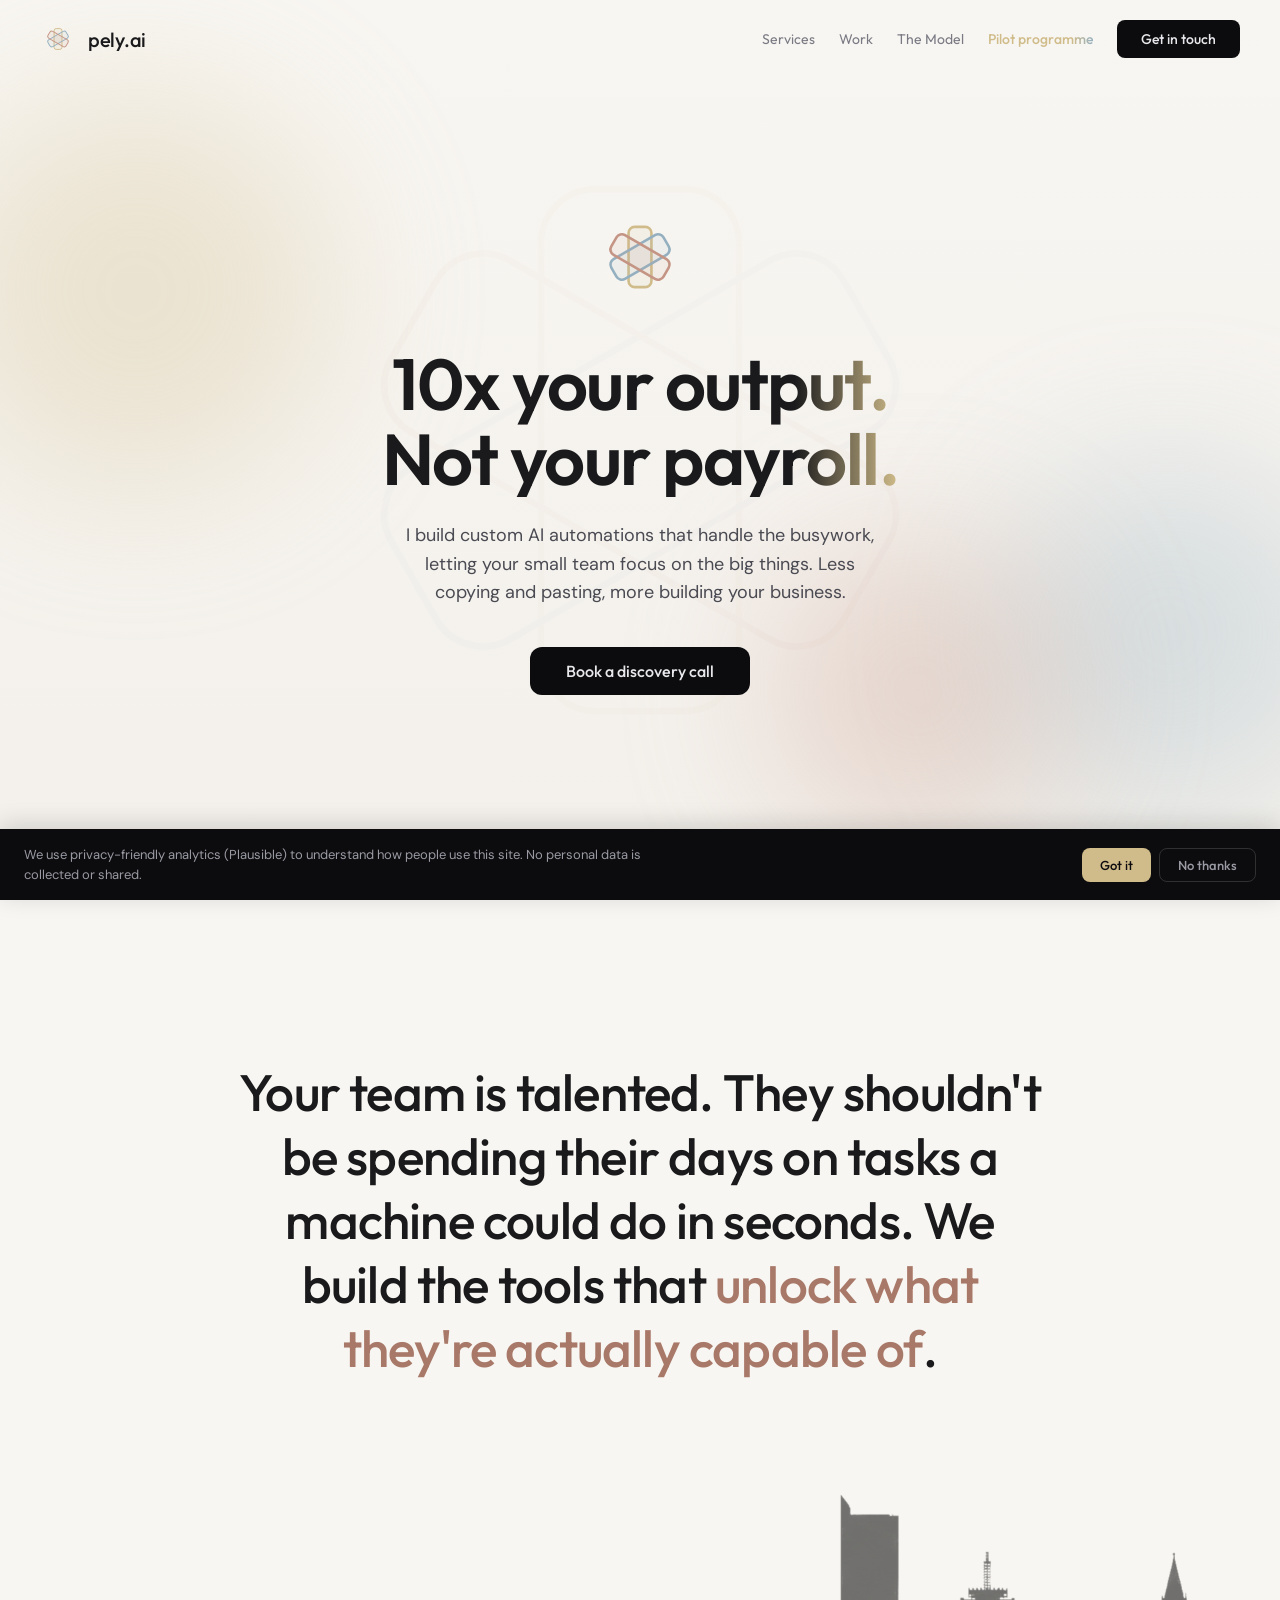
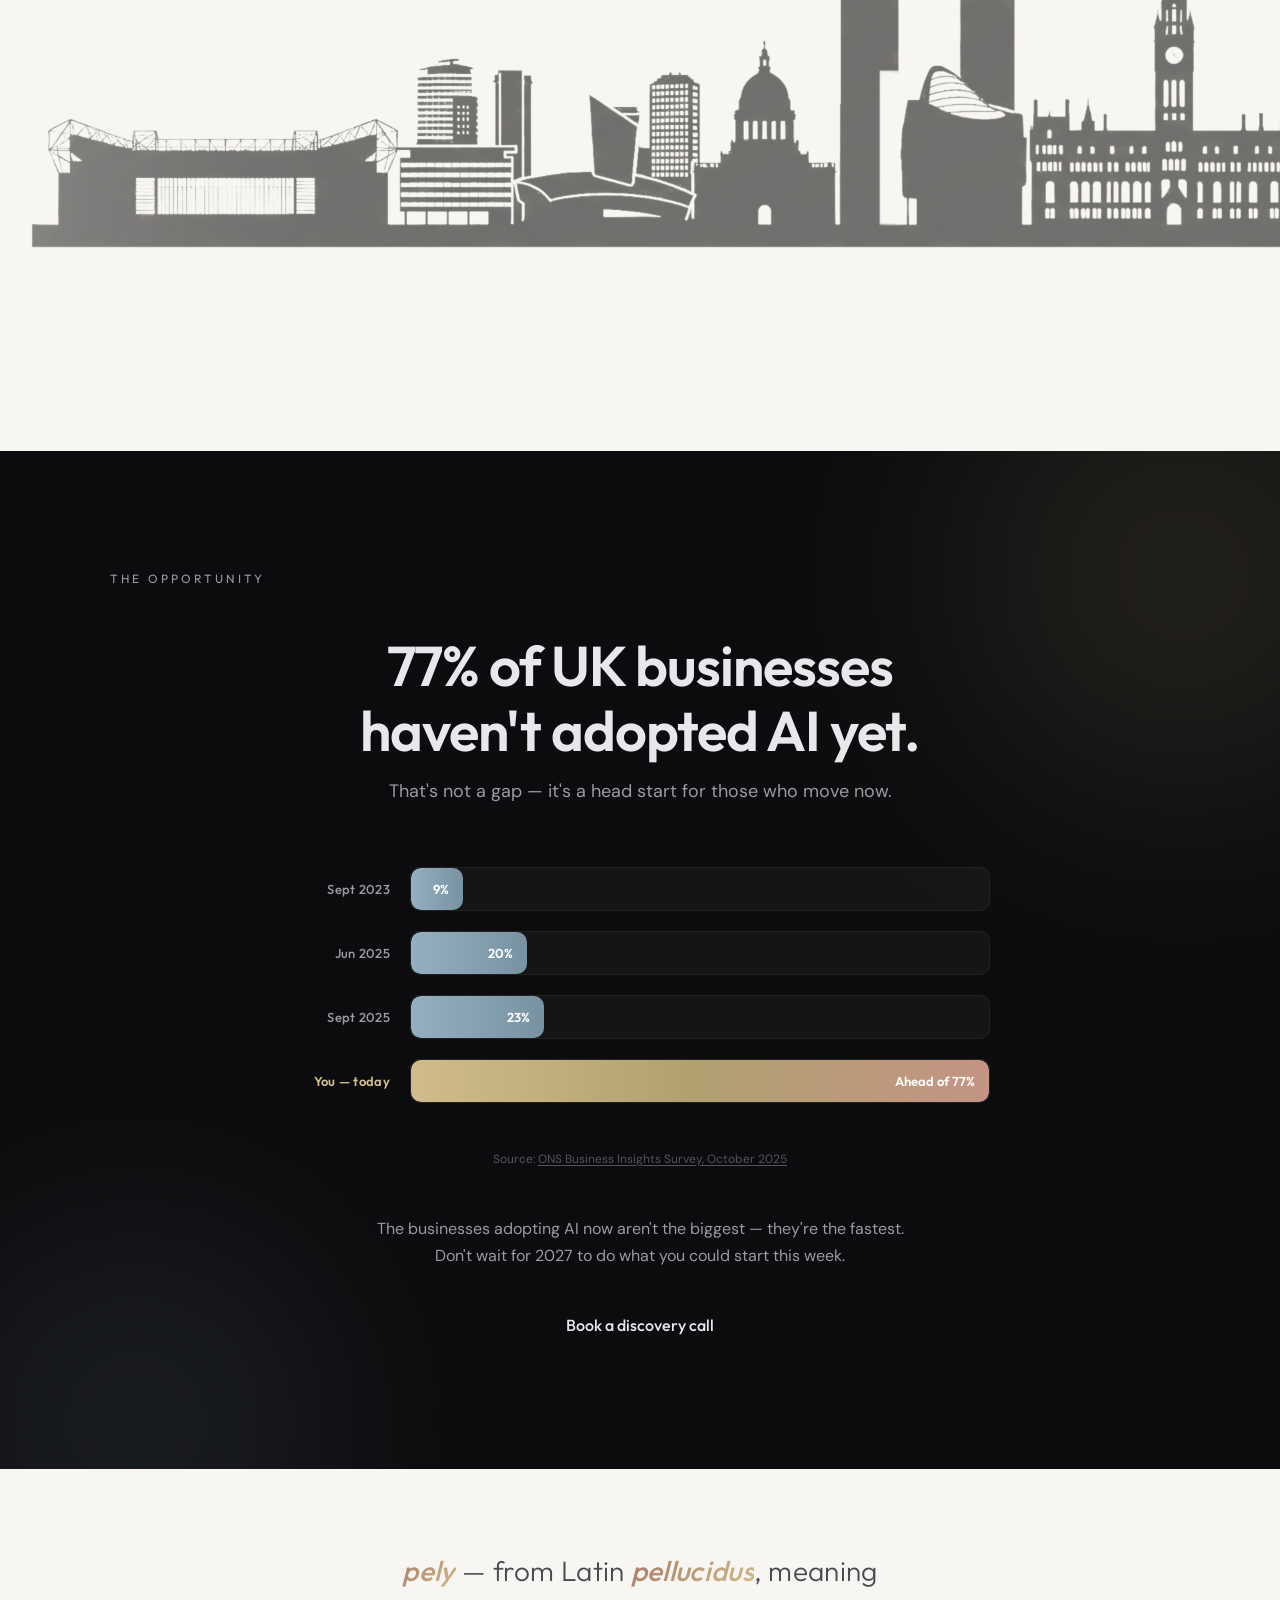
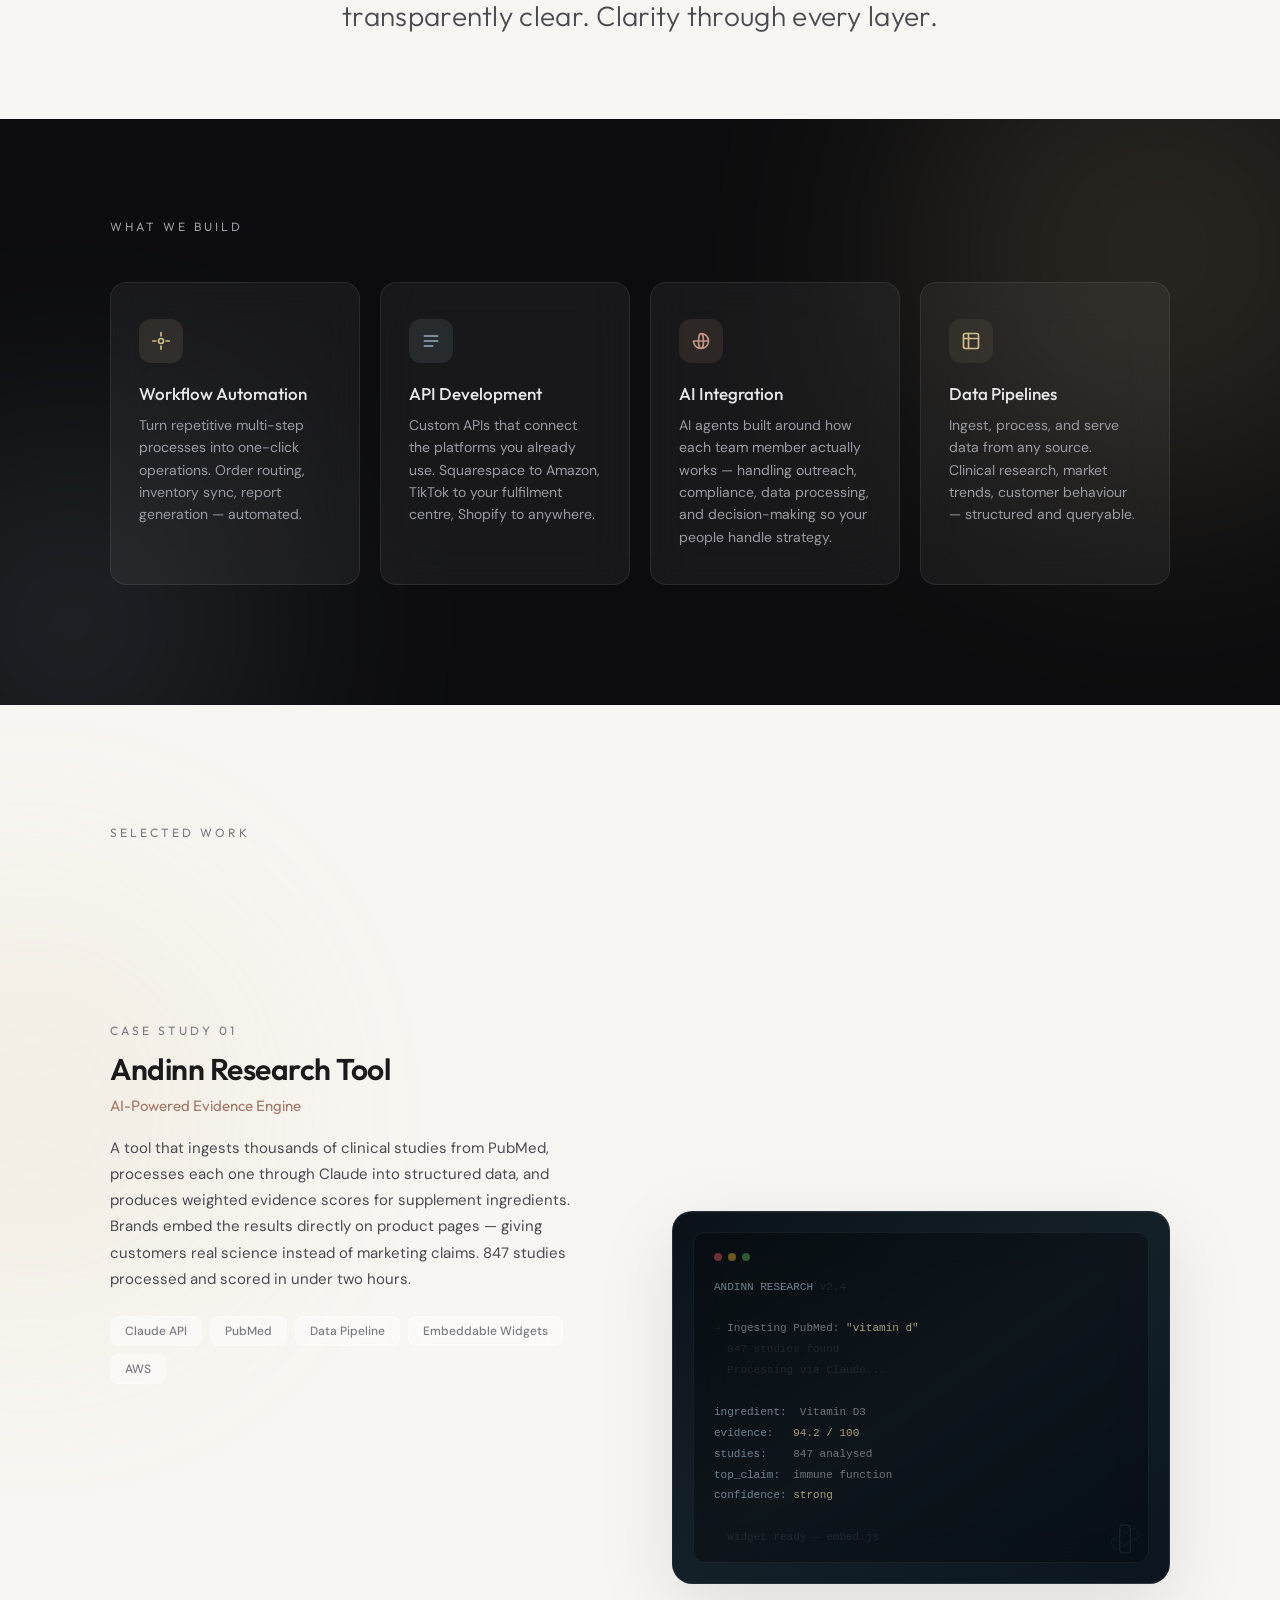
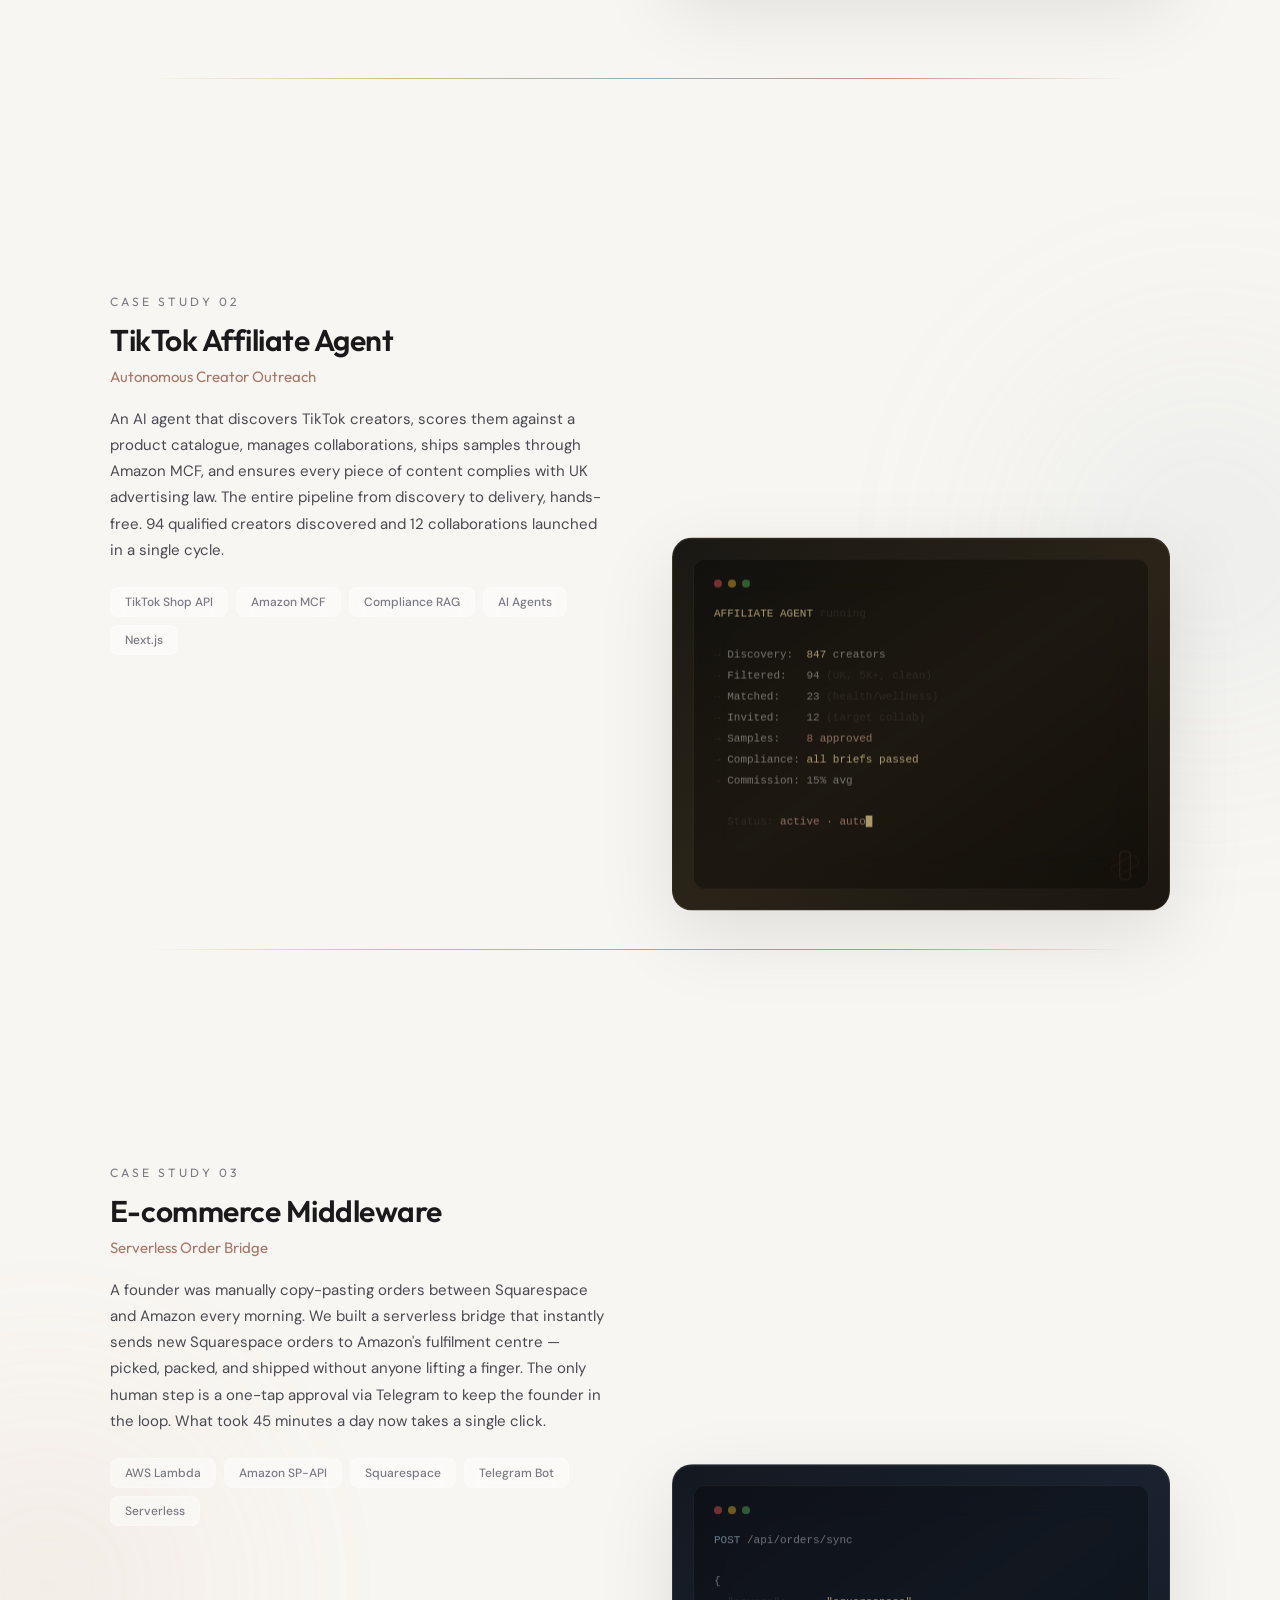
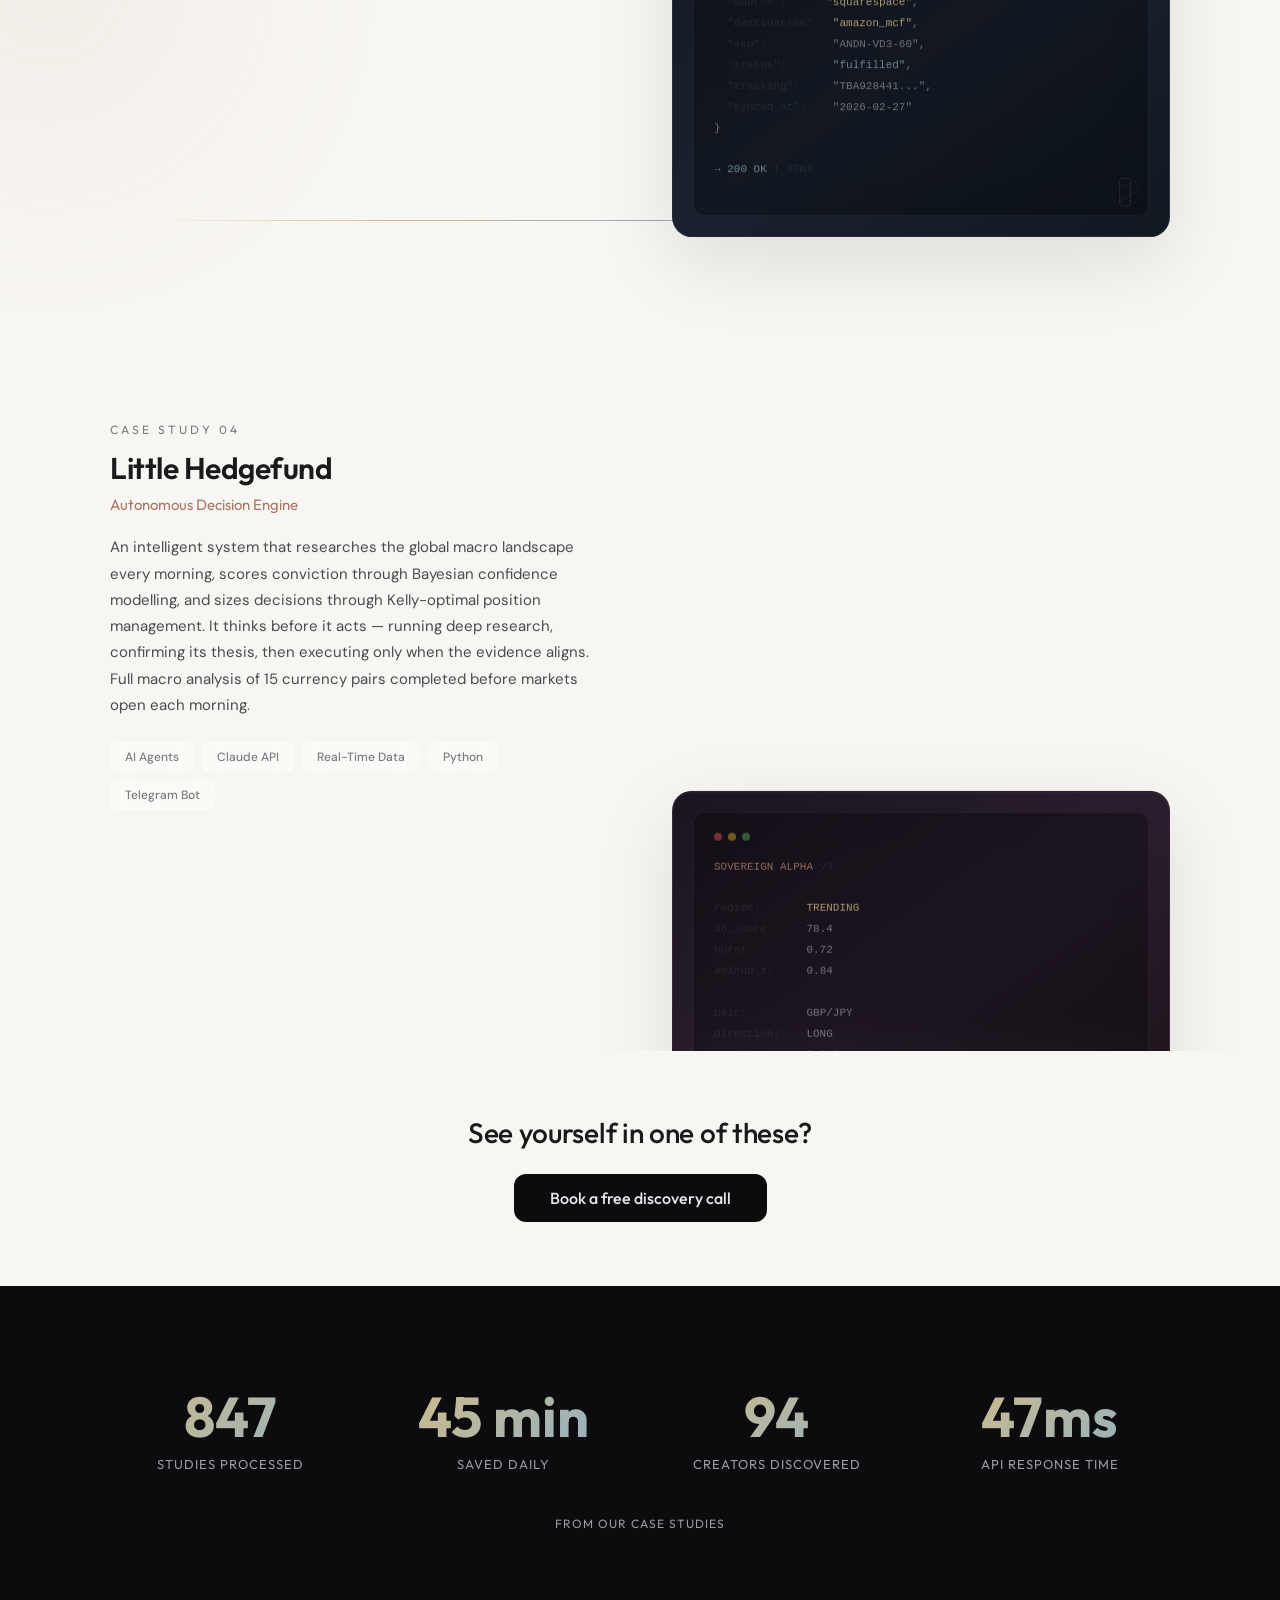
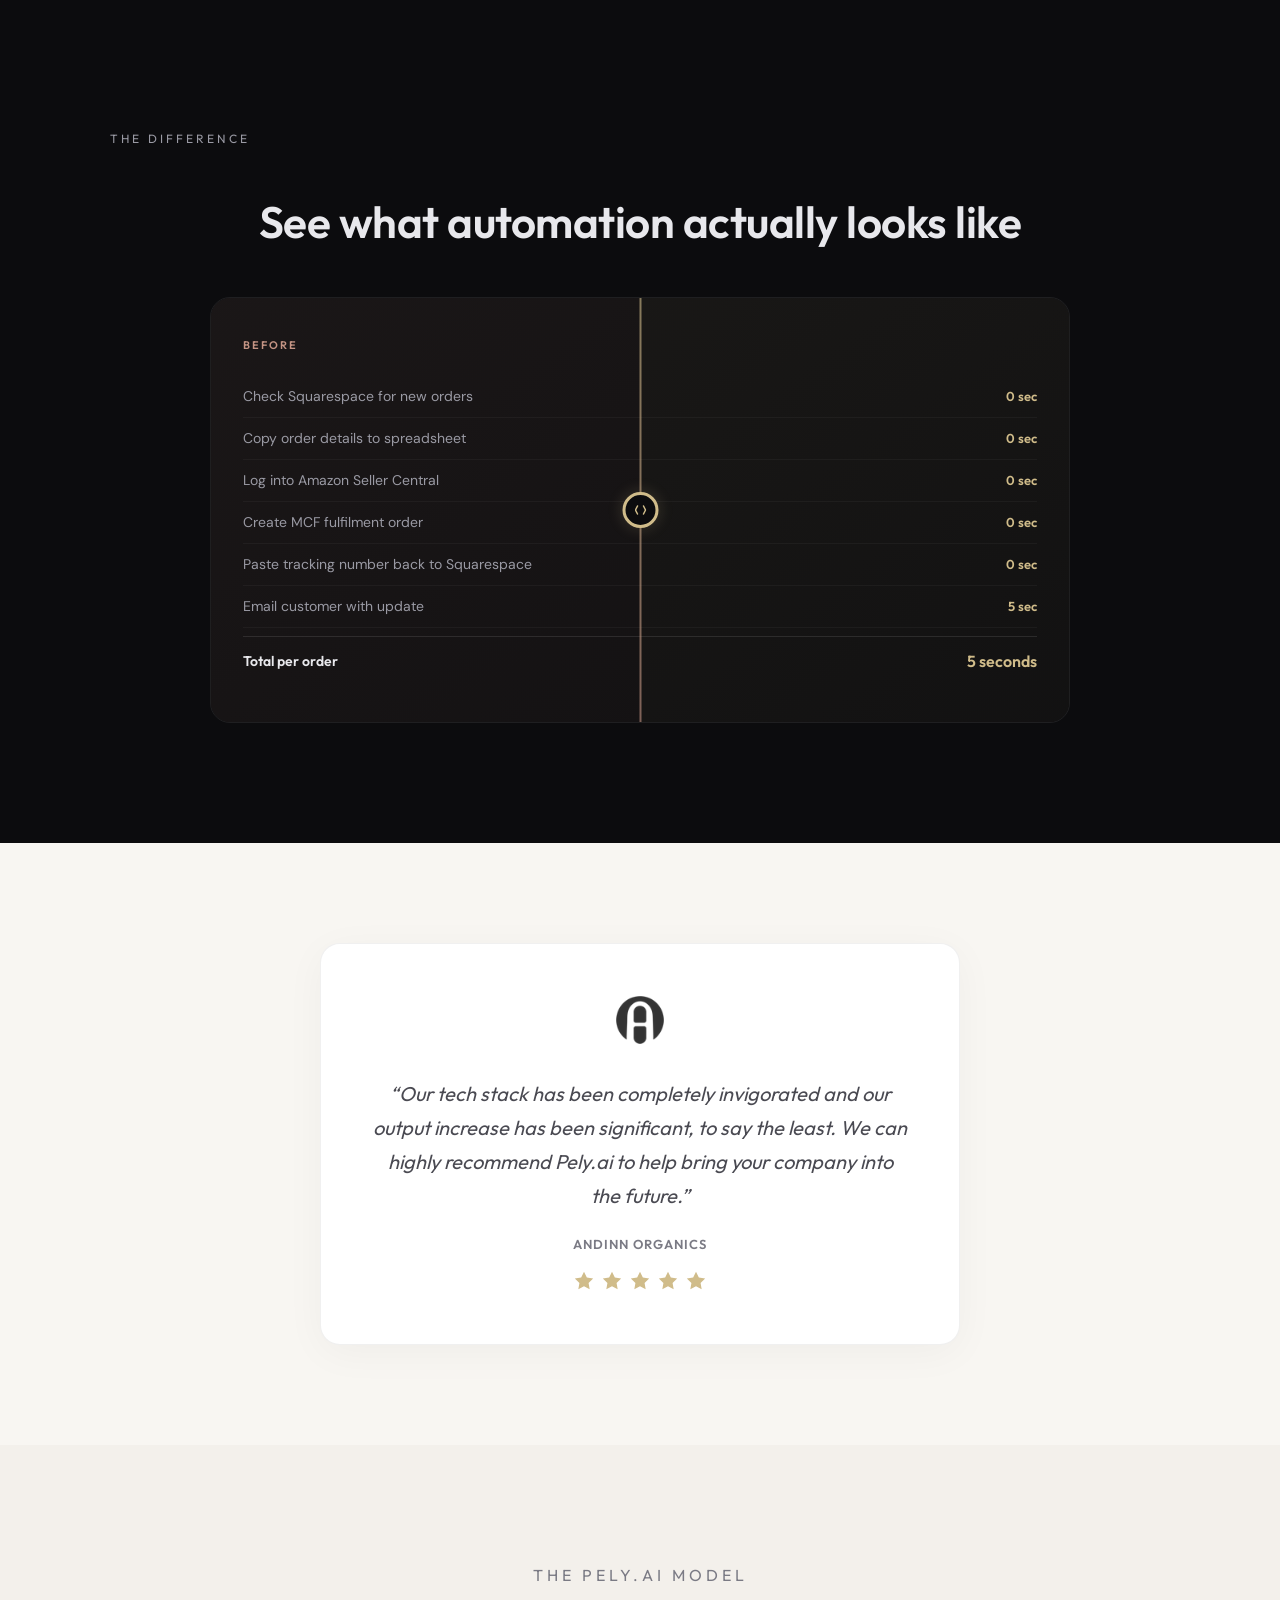
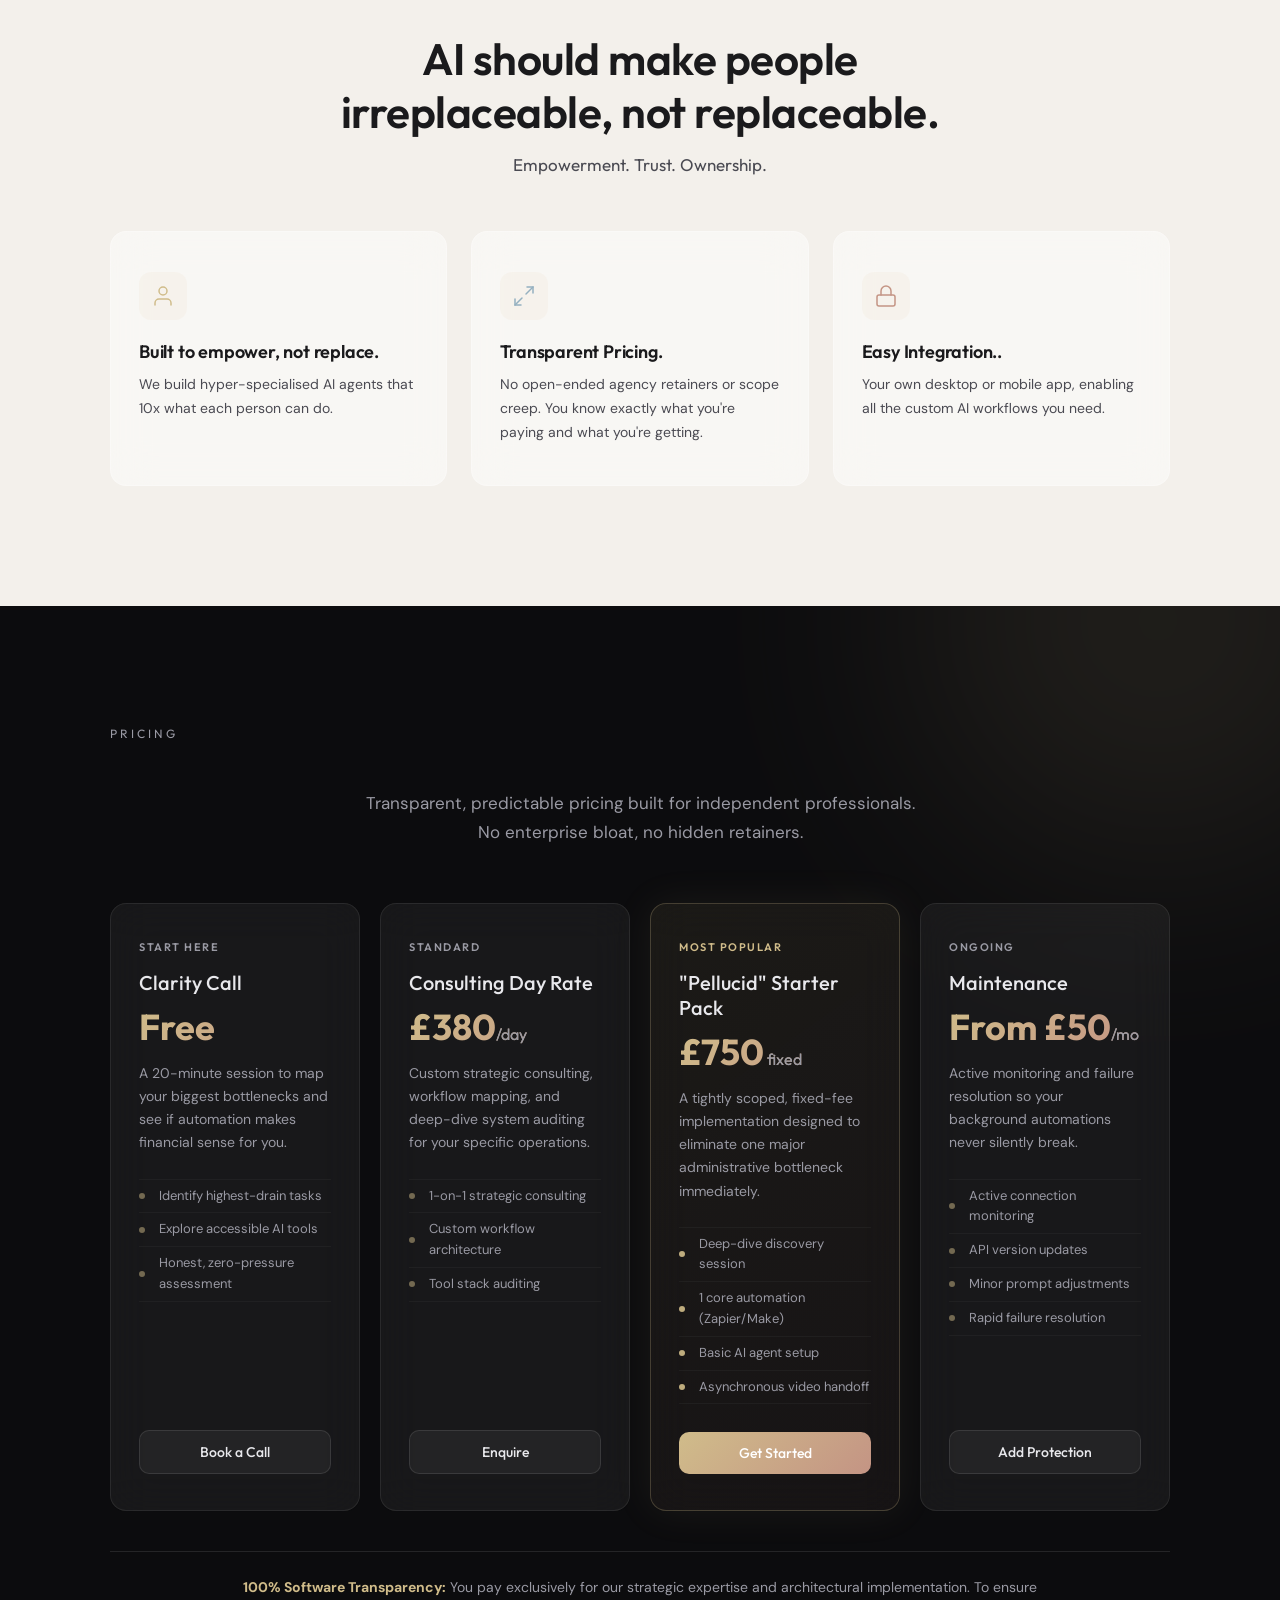
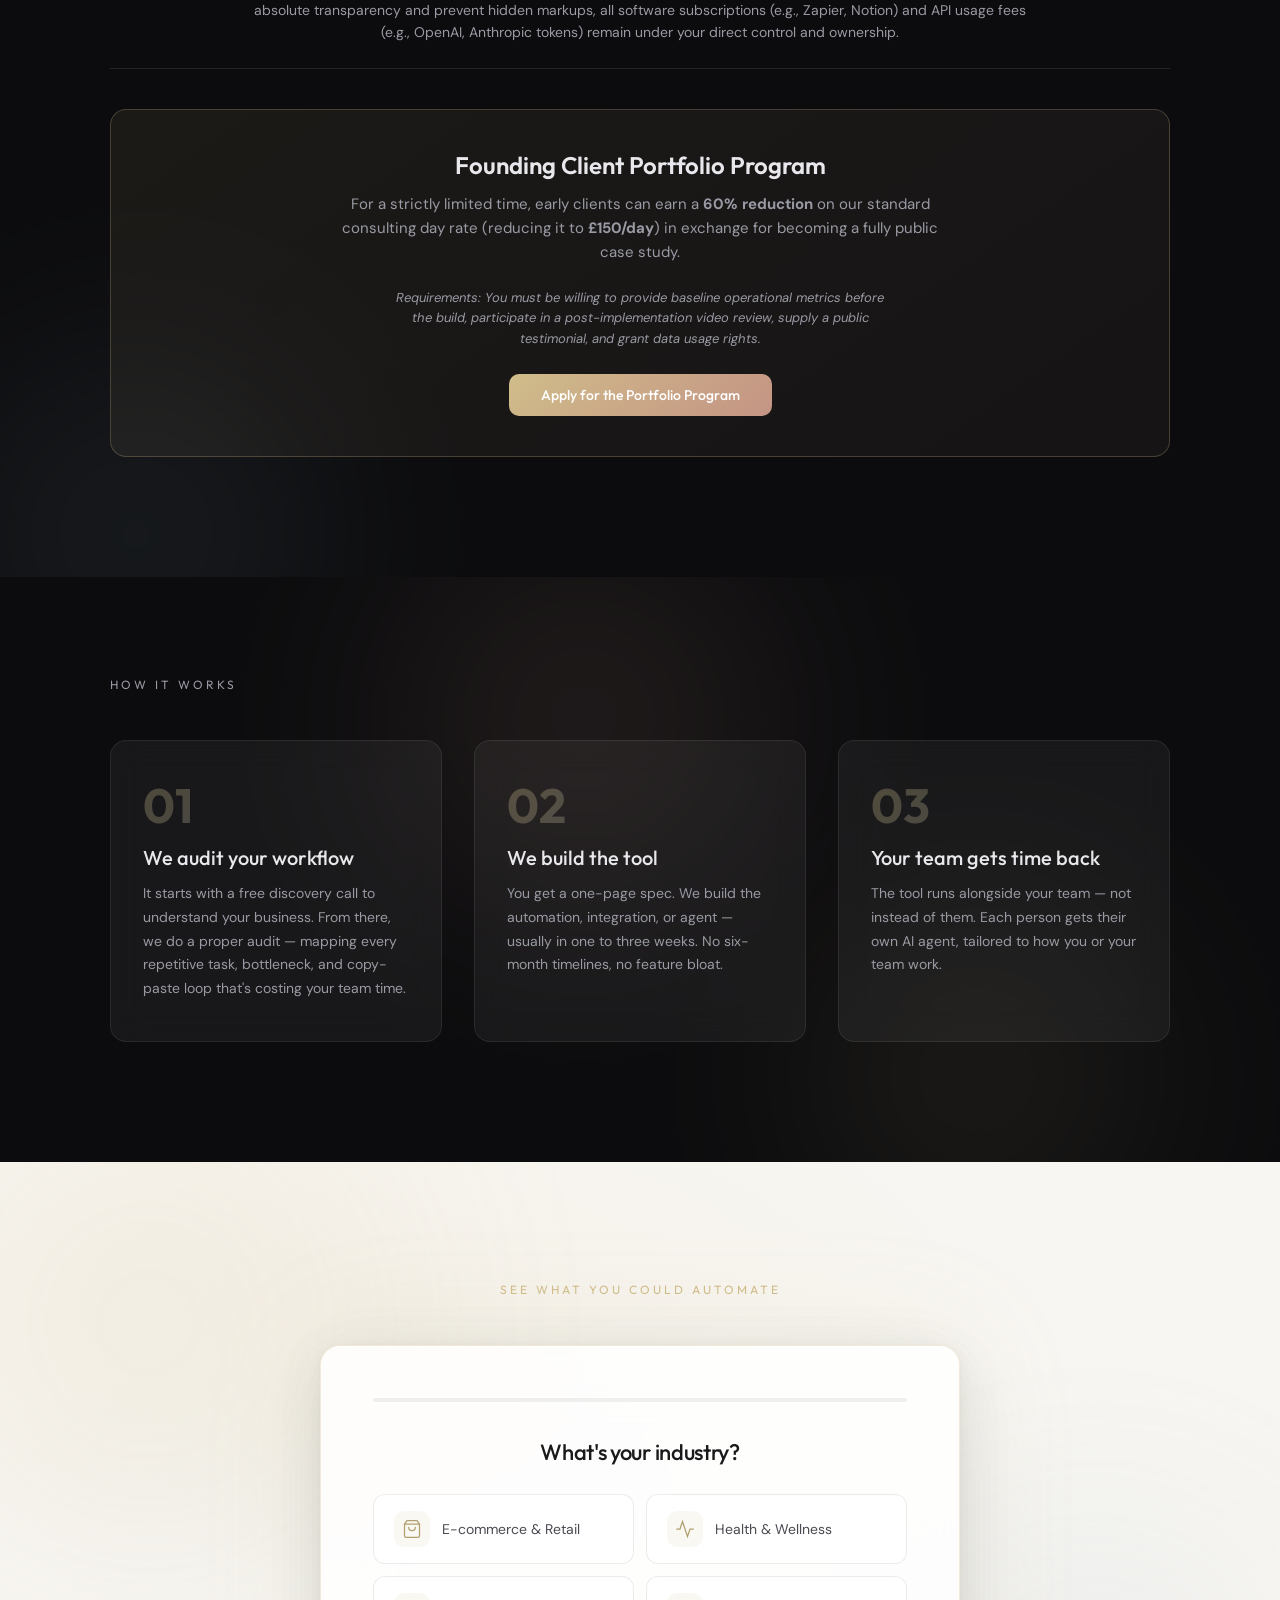
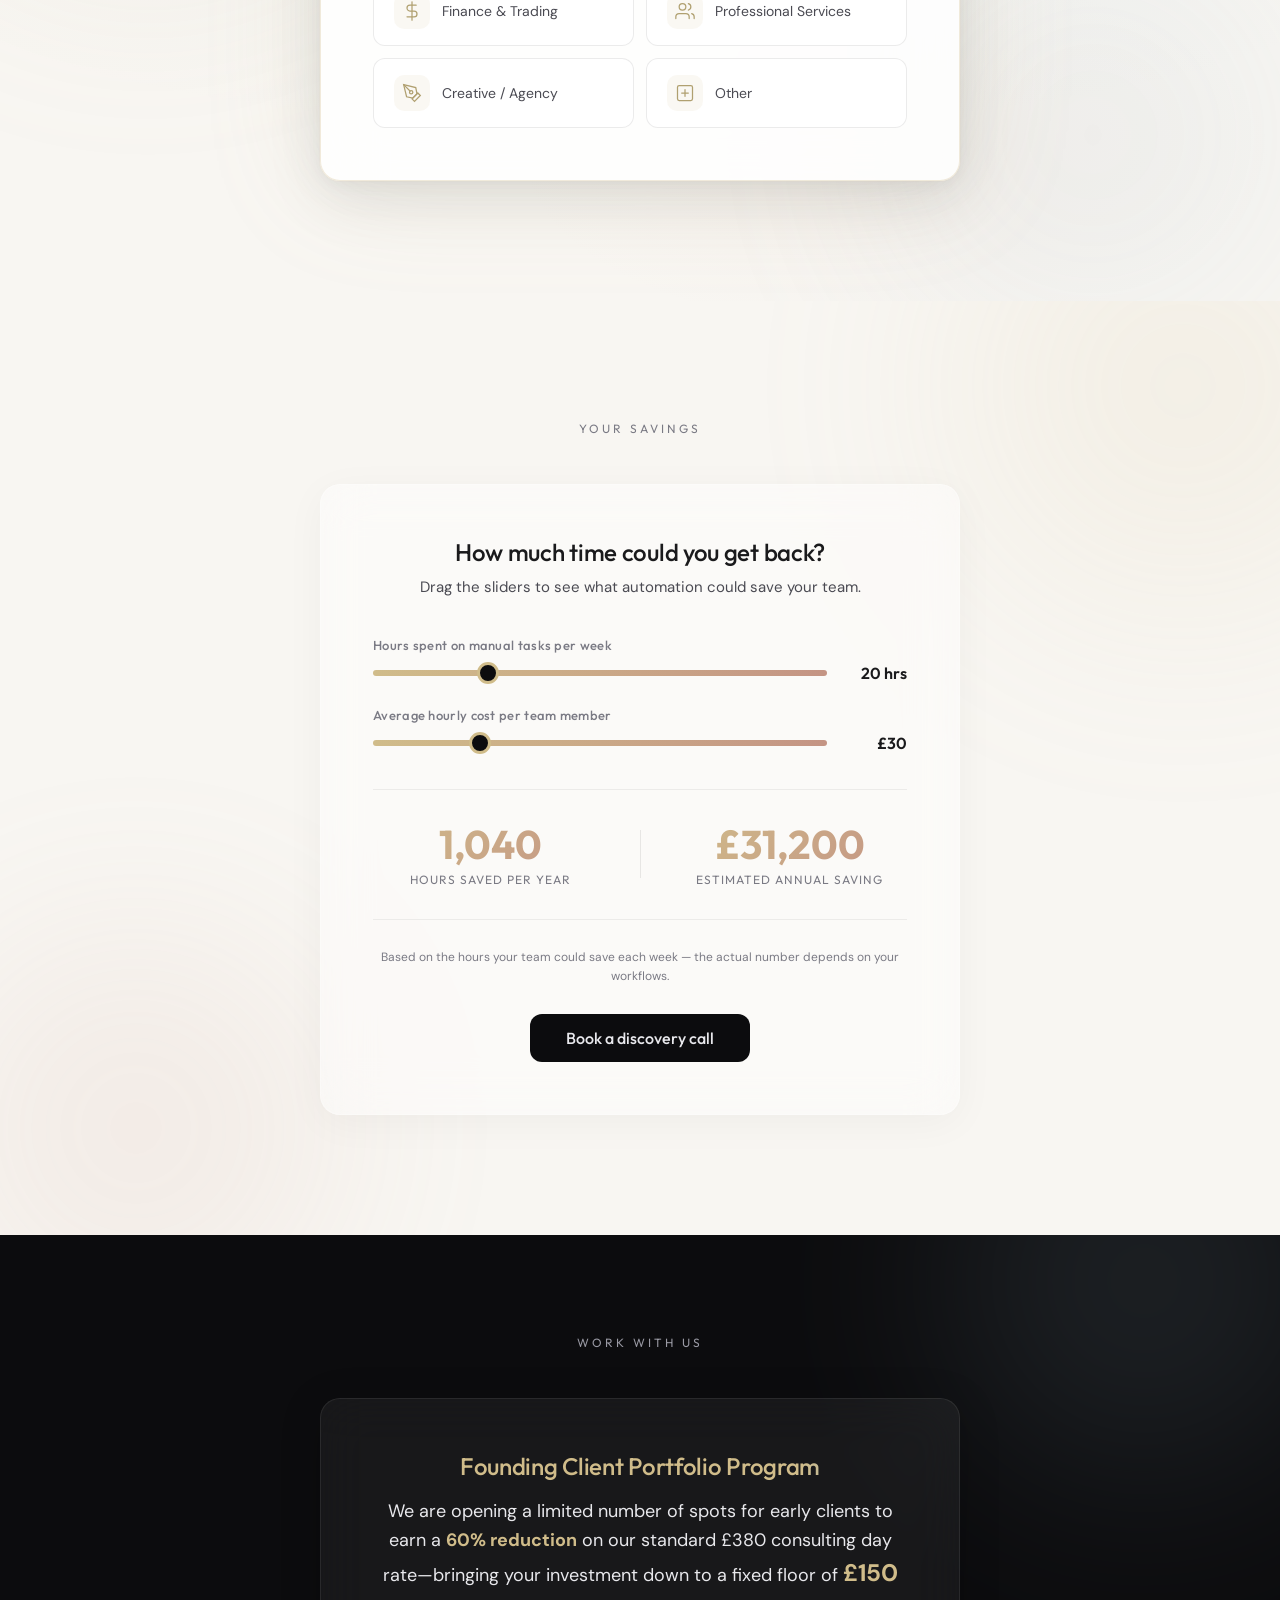
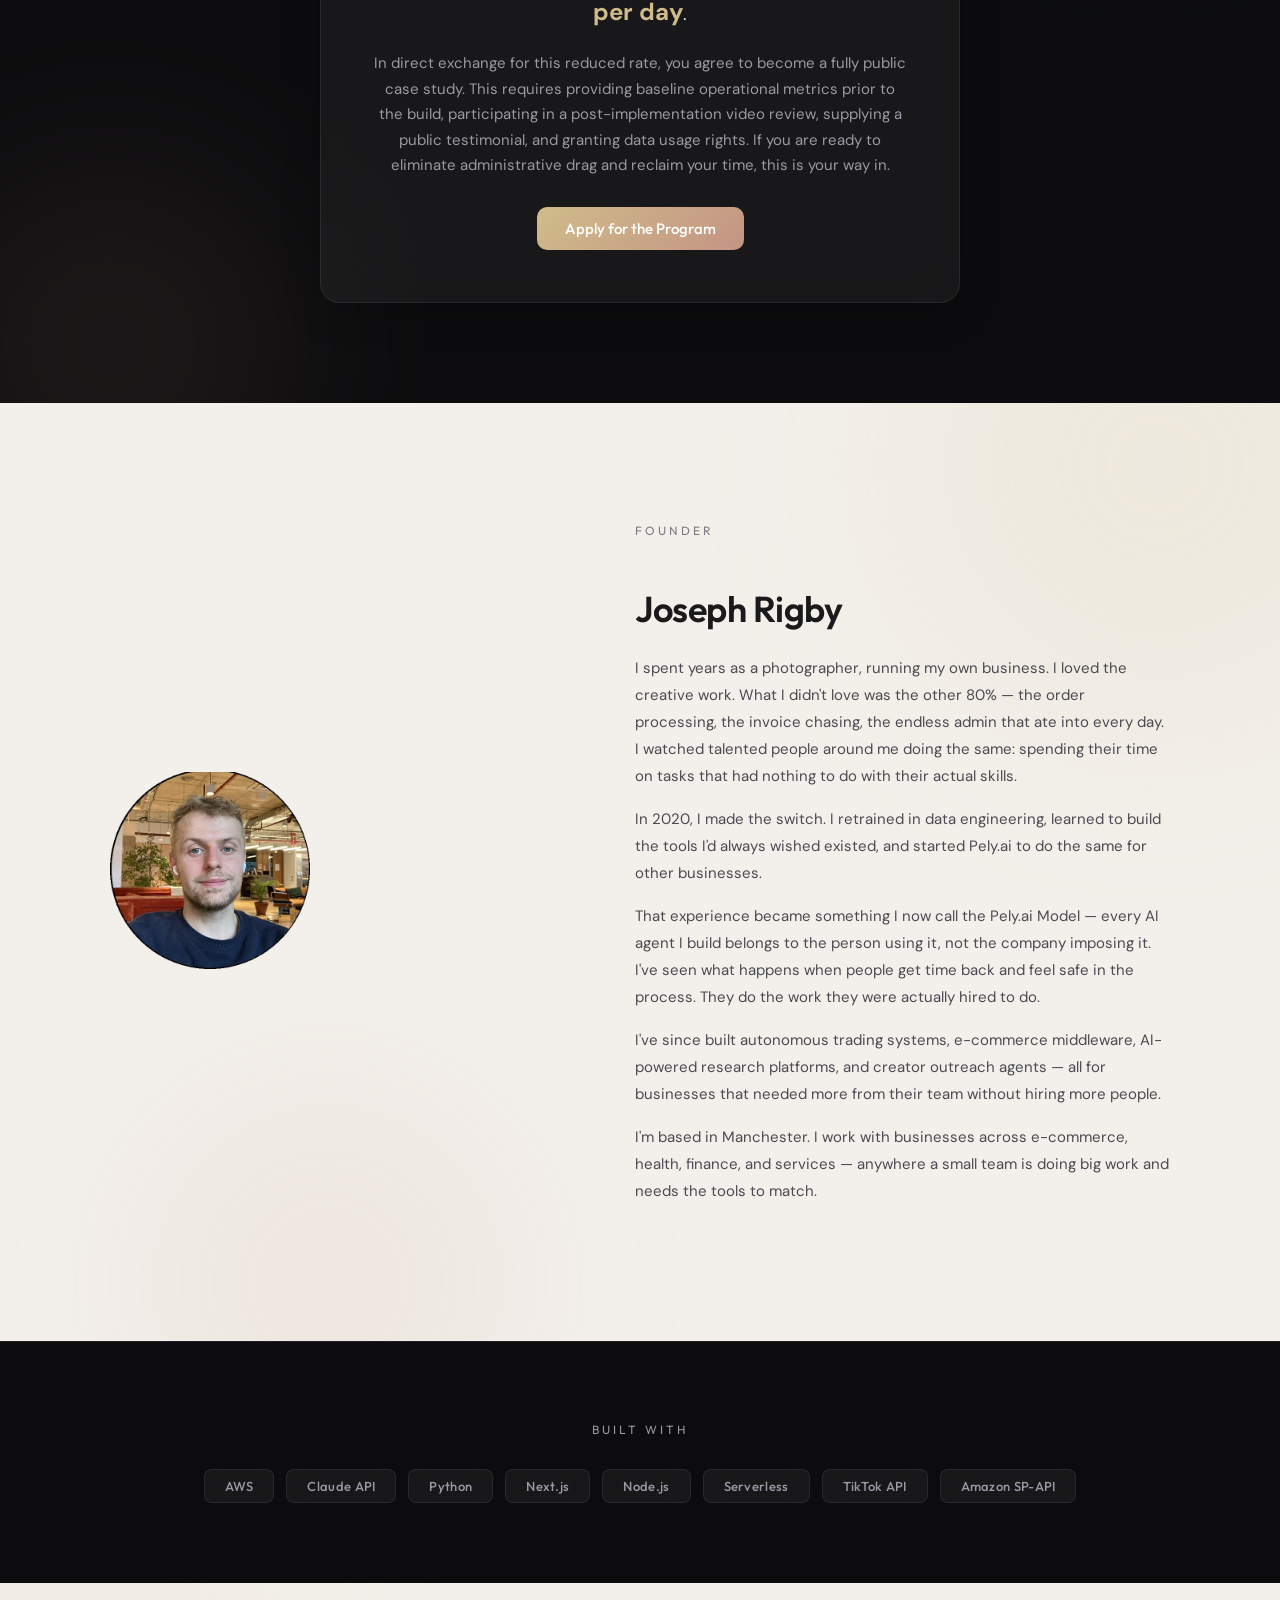
==== commit 07b11b41: "title update" ====
--- a/index.html
+++ b/index.html
@@ -208,7 +208,7 @@
     <div class="hero-mark" aria-hidden="true">
       <svg width="104" height="104"><use href="#brand-mark-filled"/></svg>
     </div>
-    <h1>10x your Output.<br>Not your Payroll.</h1>
+    <h1>10x your output.<br>Not your payroll.</h1>
     <p>I build custom AI automations that handle the busywork, letting your small team focus on the big things. Less copying and pasting, more building your business.</p>
     <a href="#contact" class="hero-cta" aria-label="Book a discovery call — go to contact form">Book a discovery call</a>
   </div>
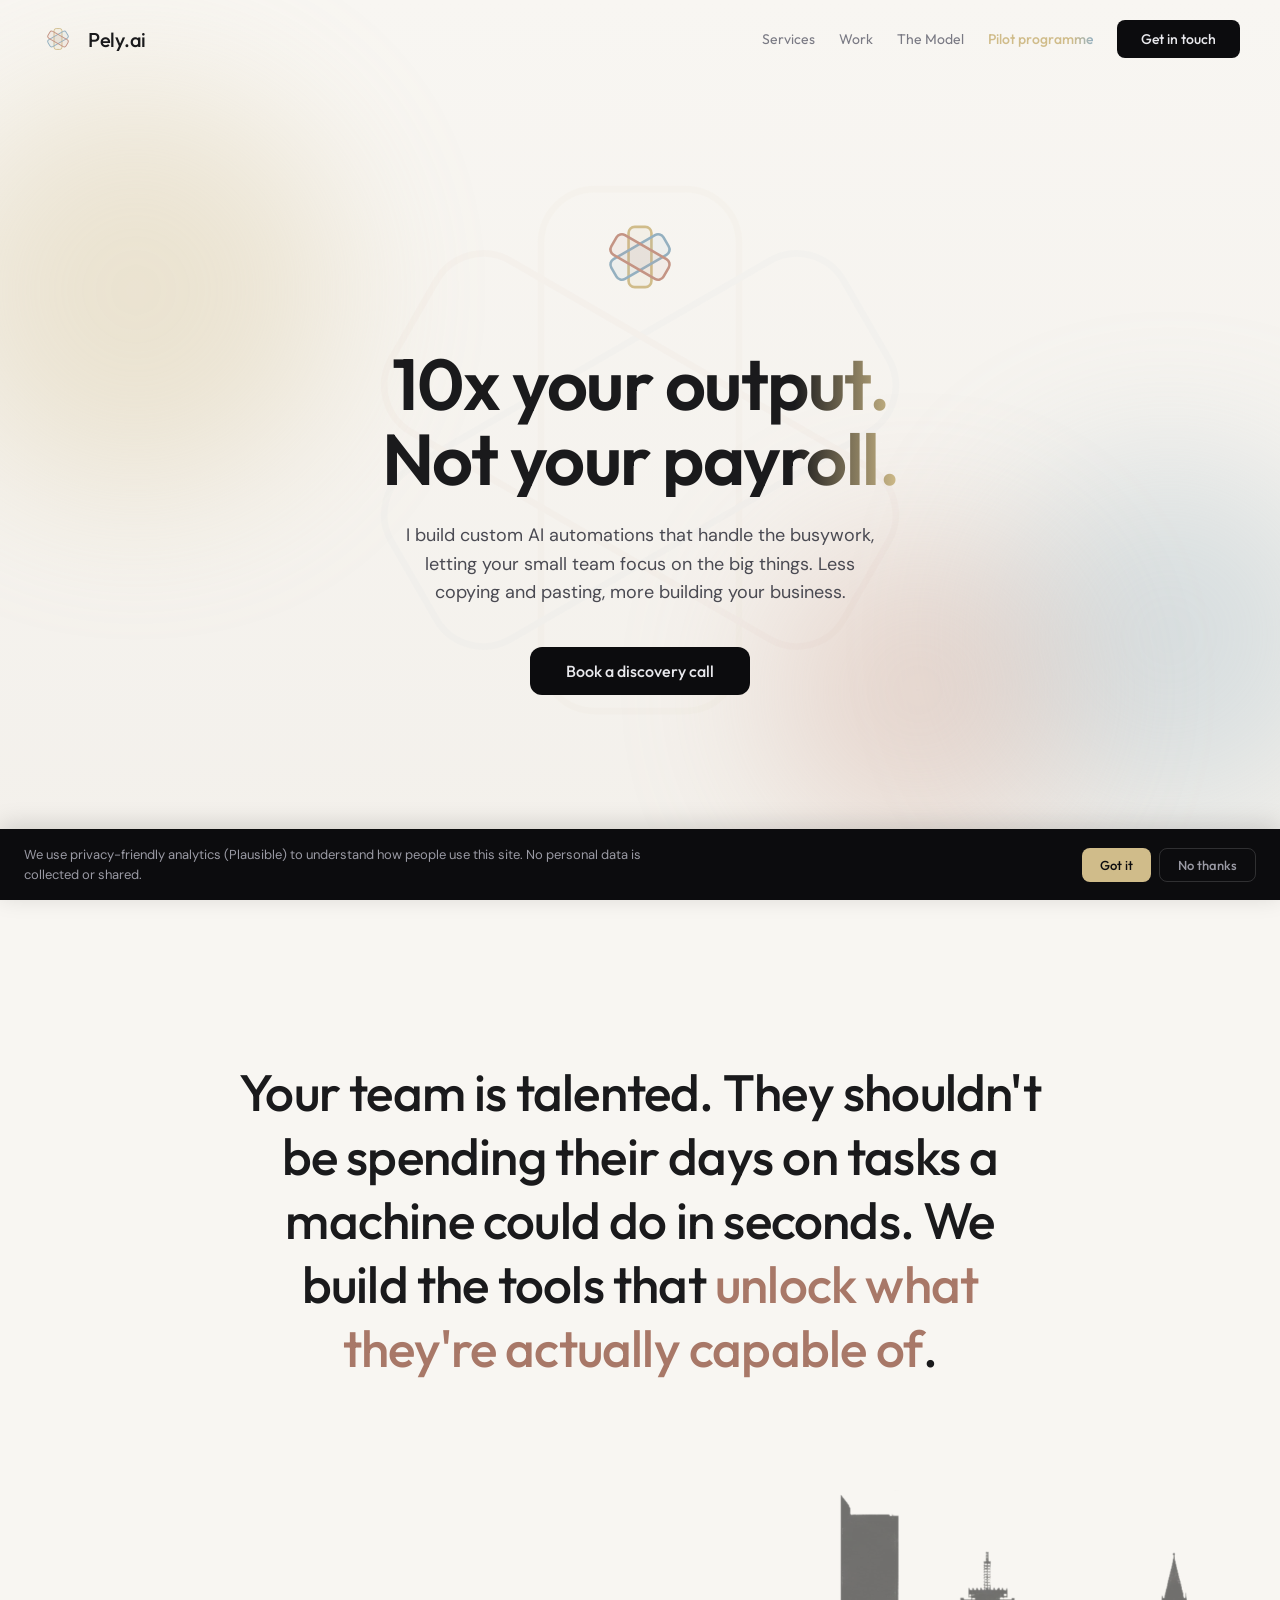
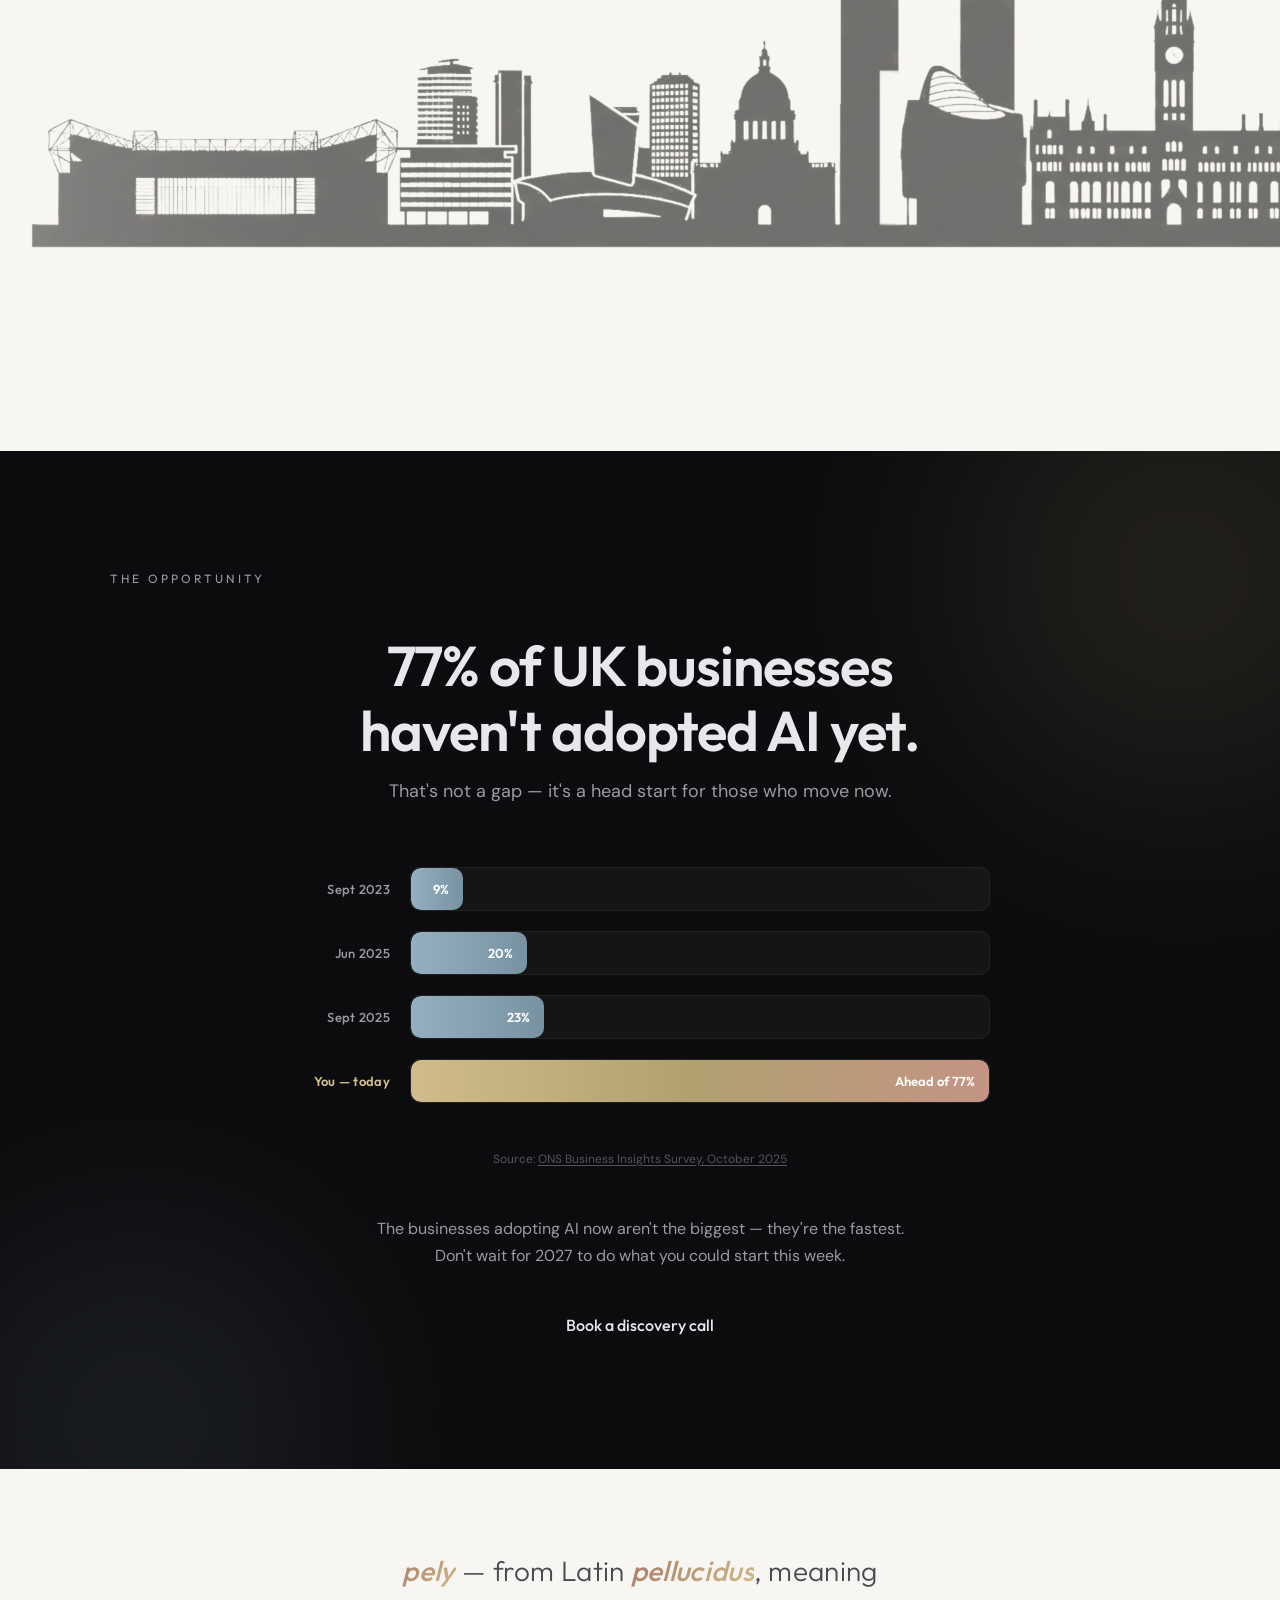
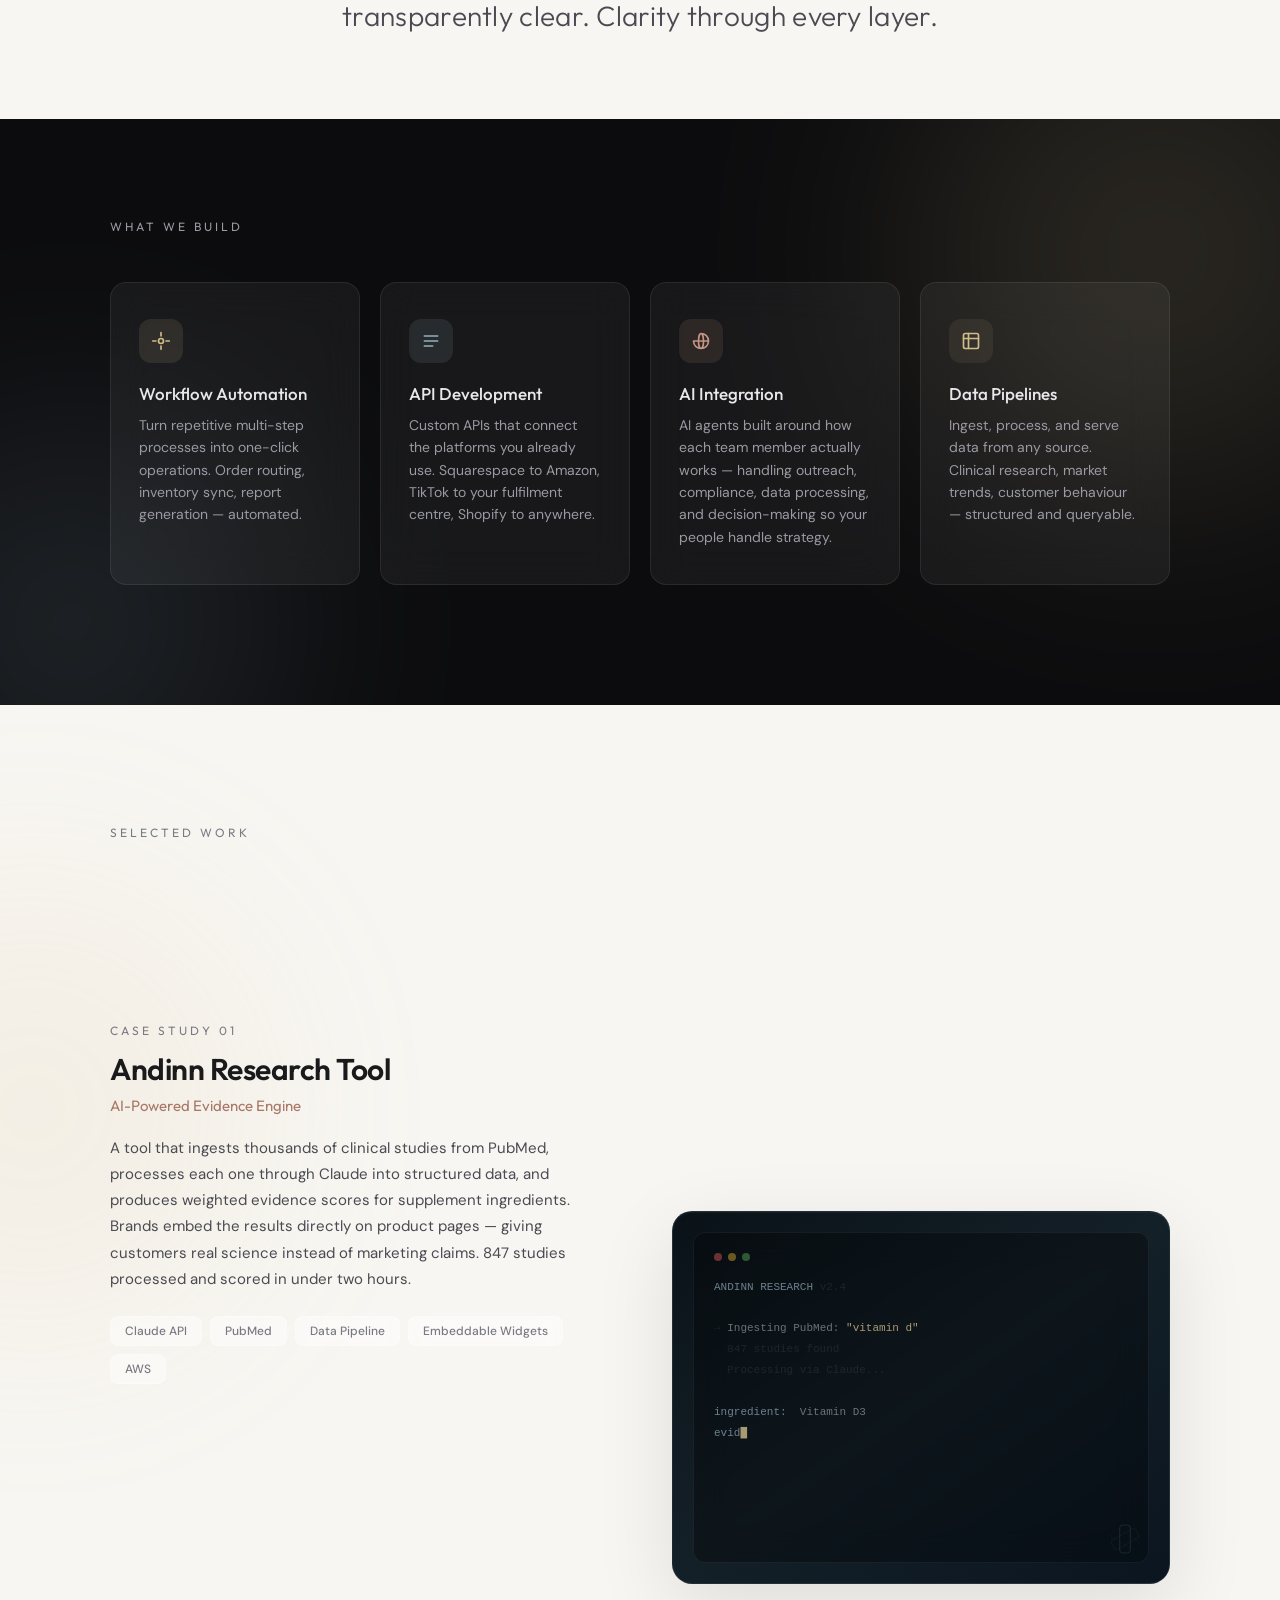
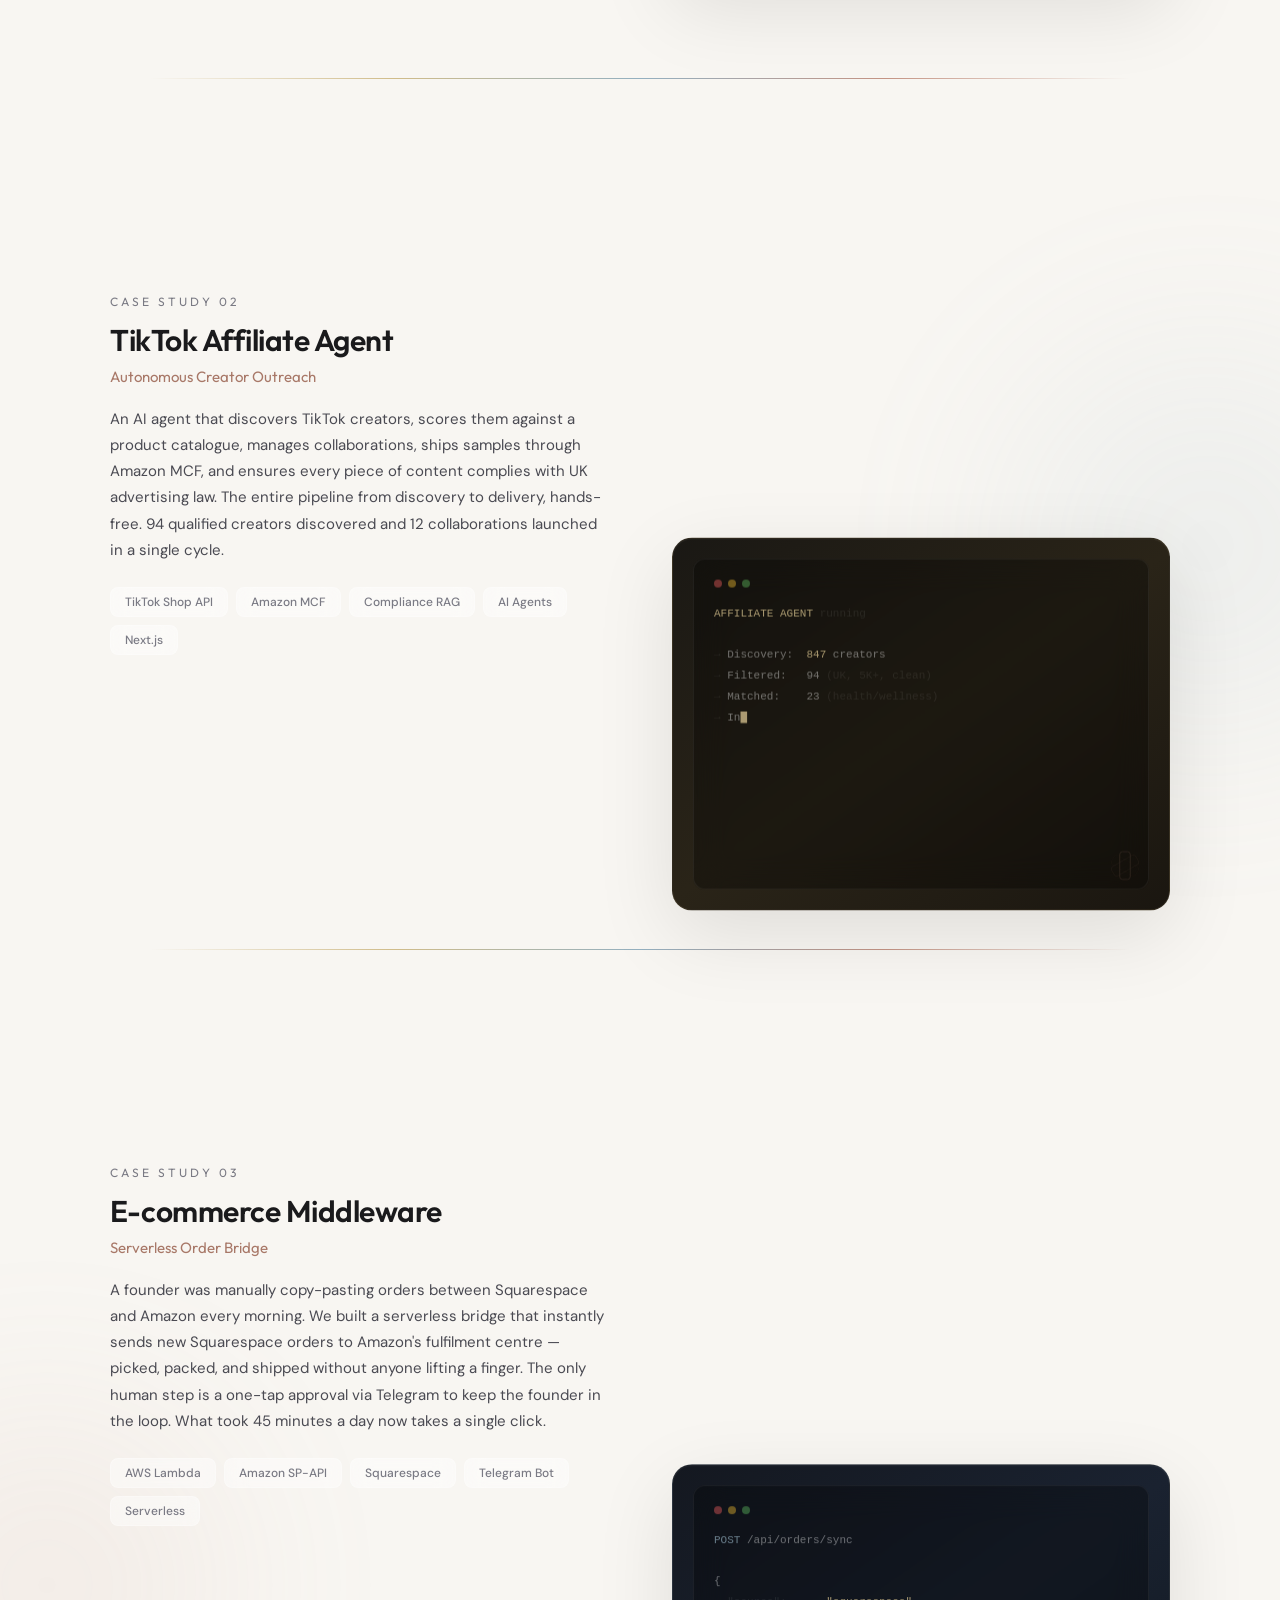
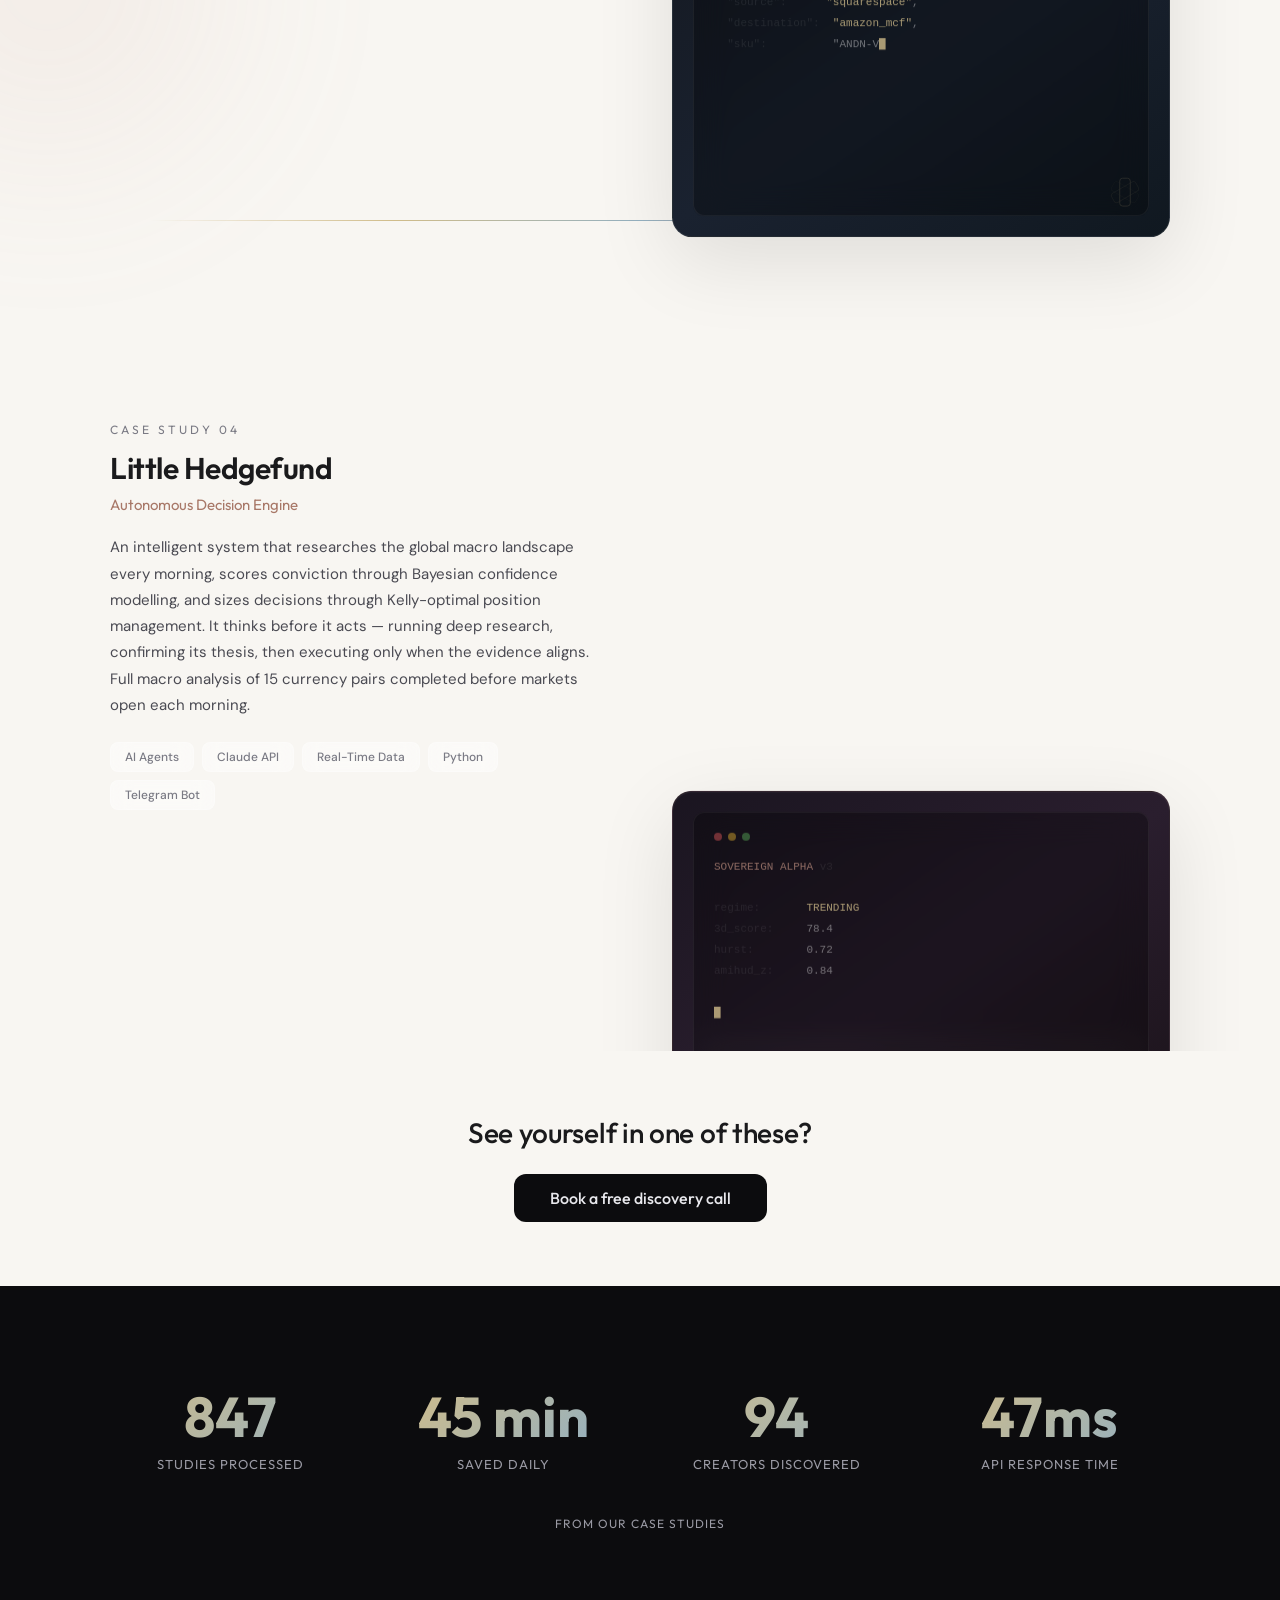
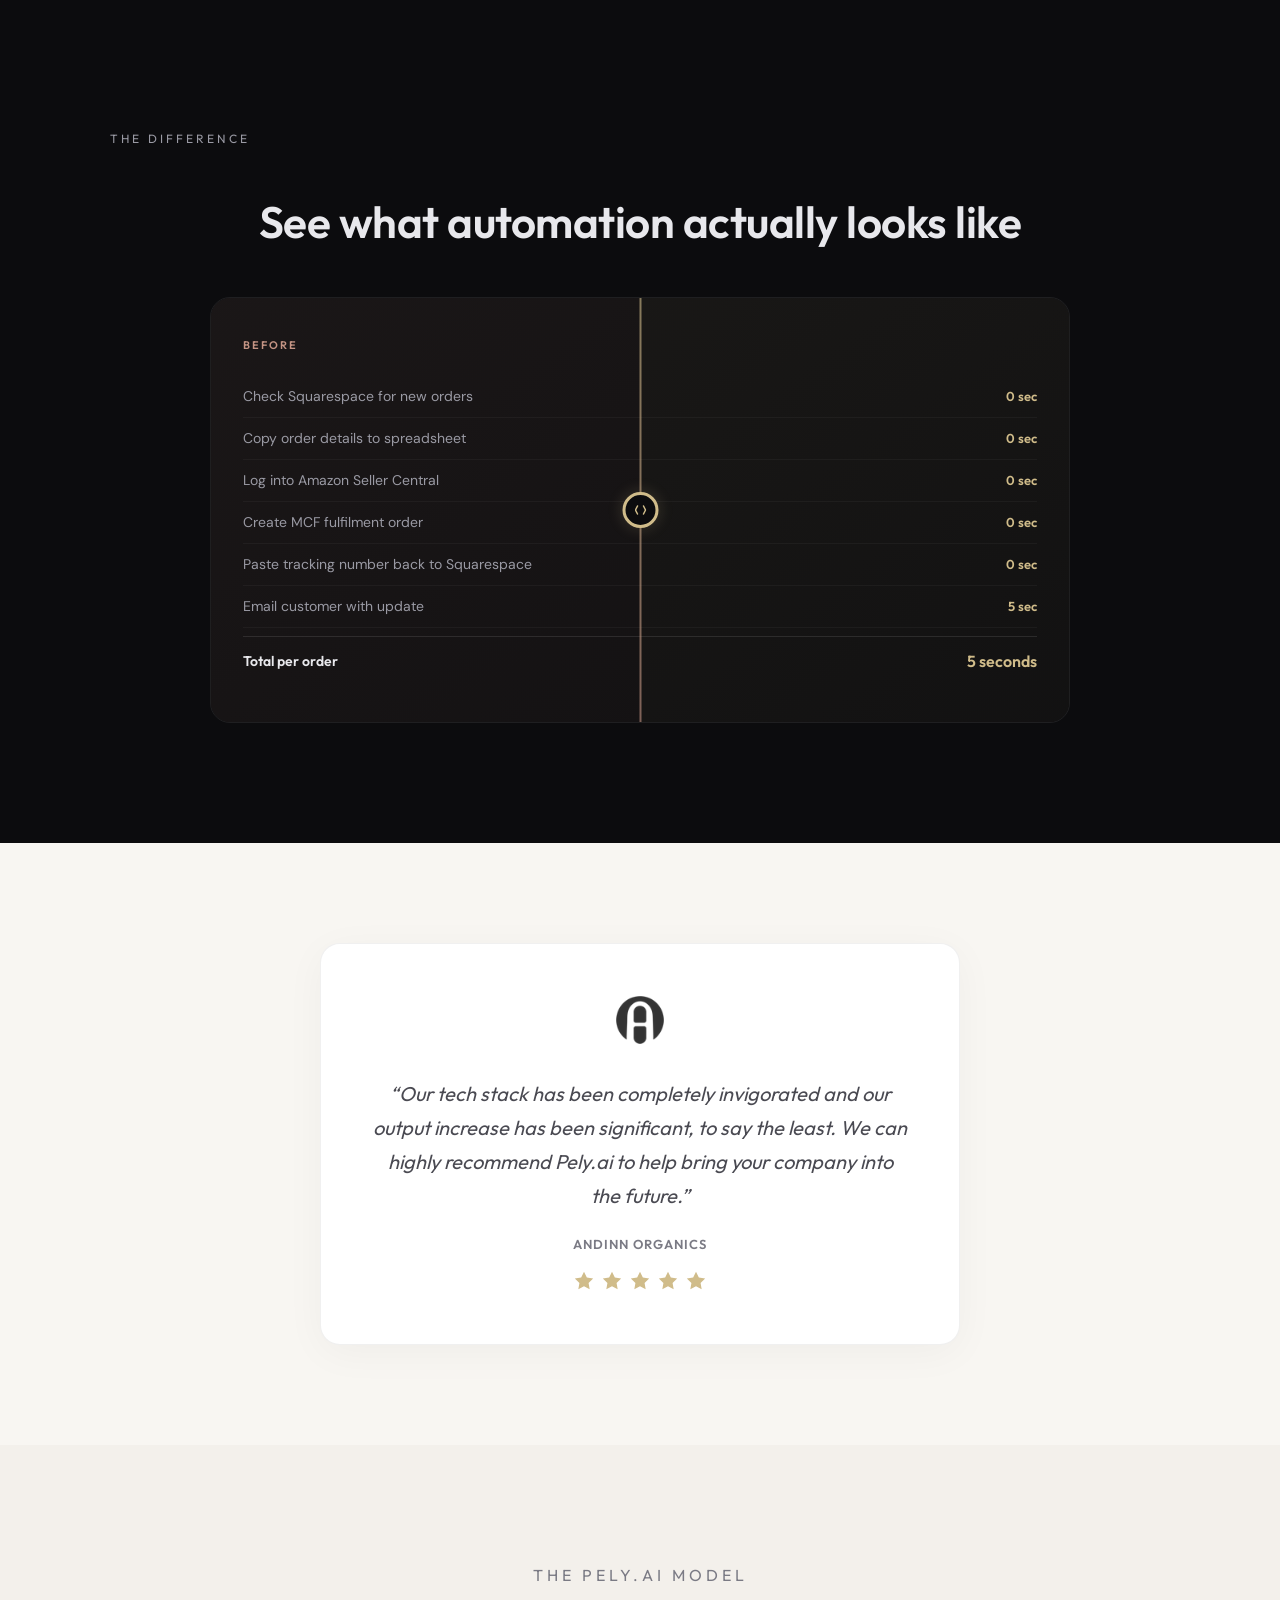
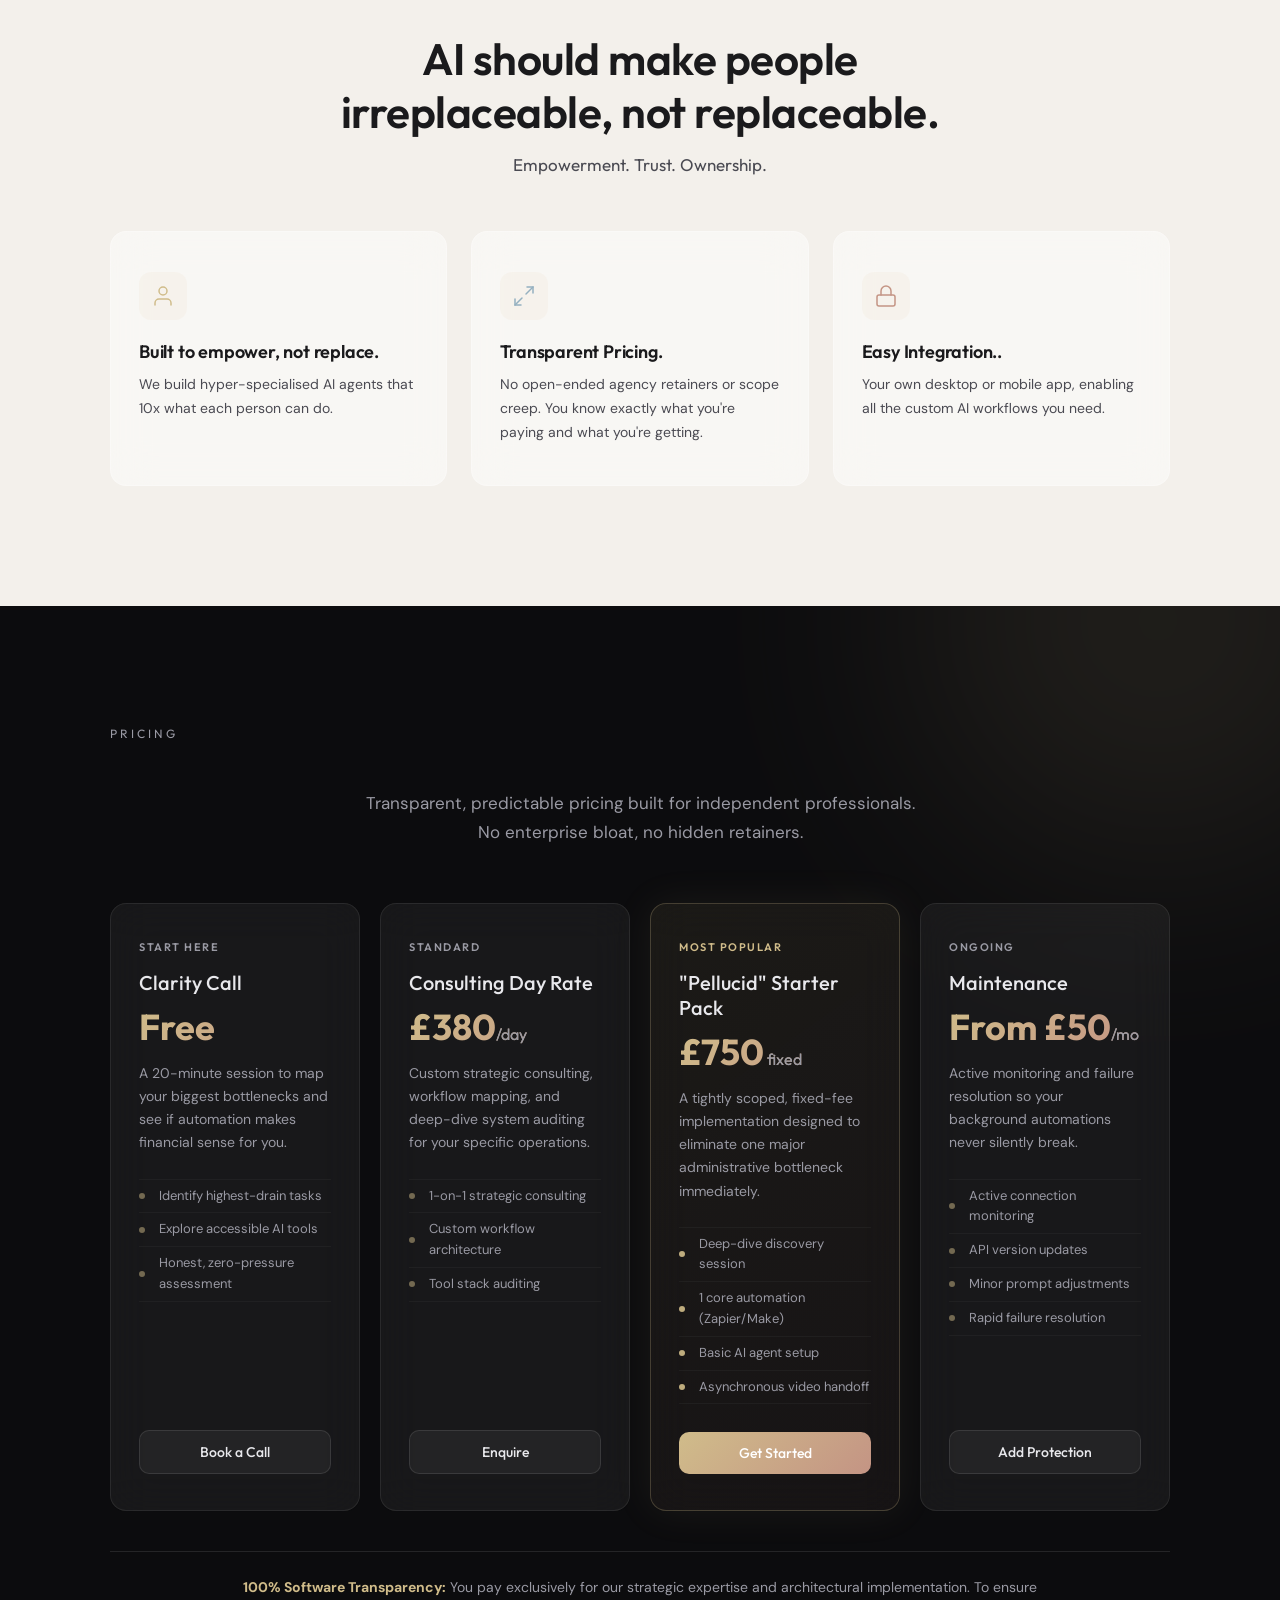
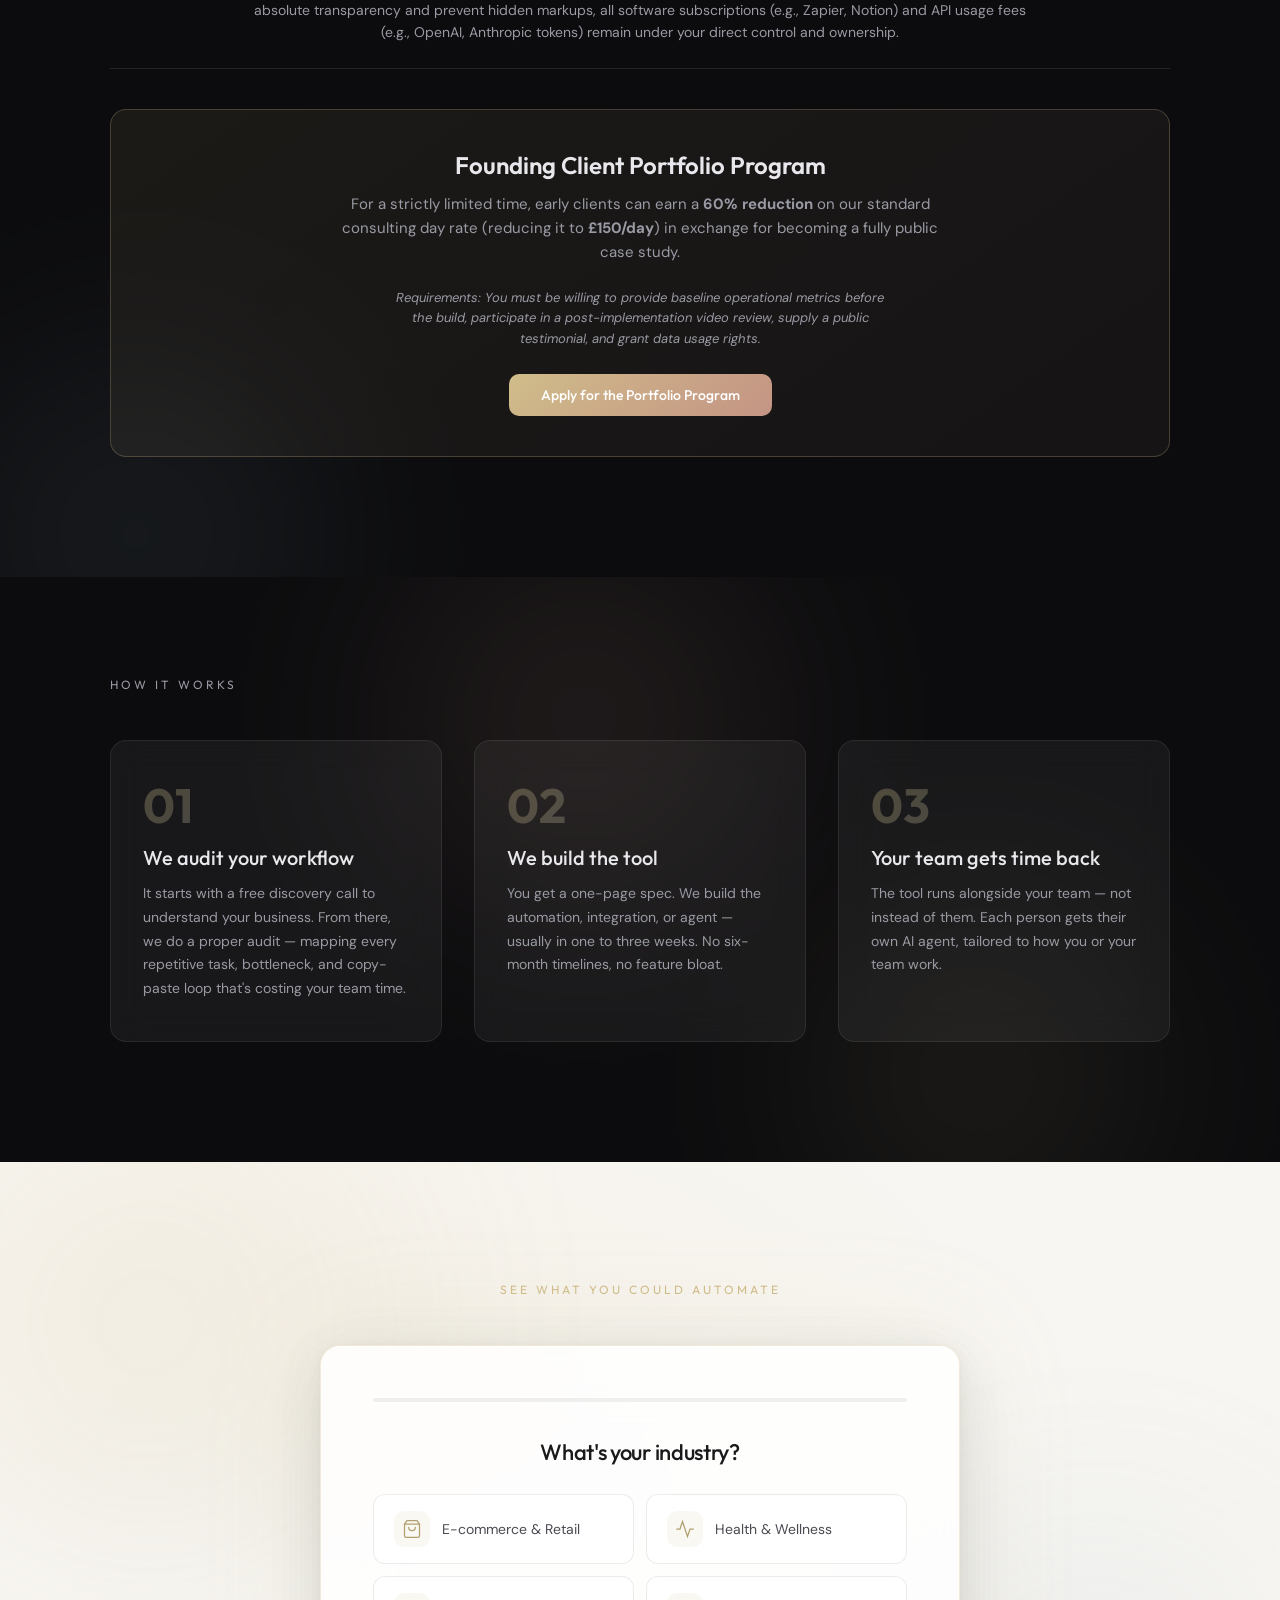
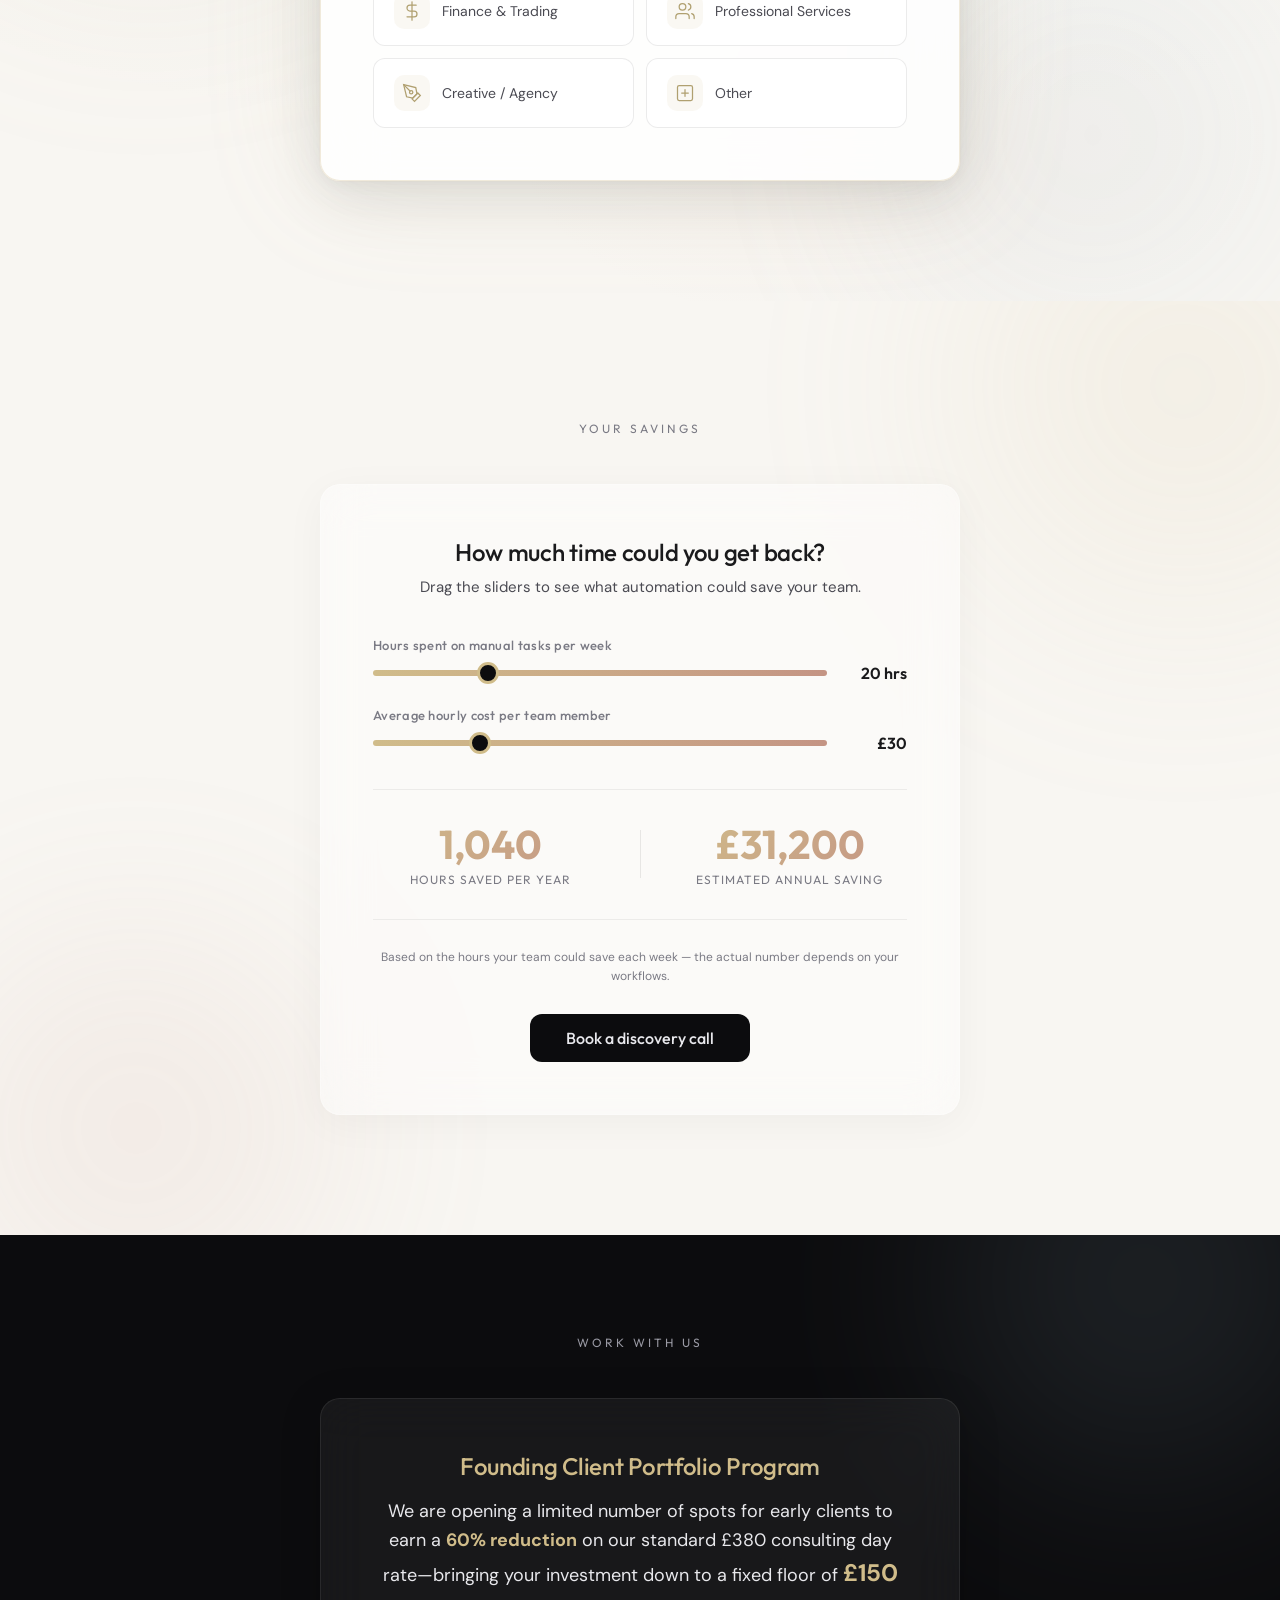
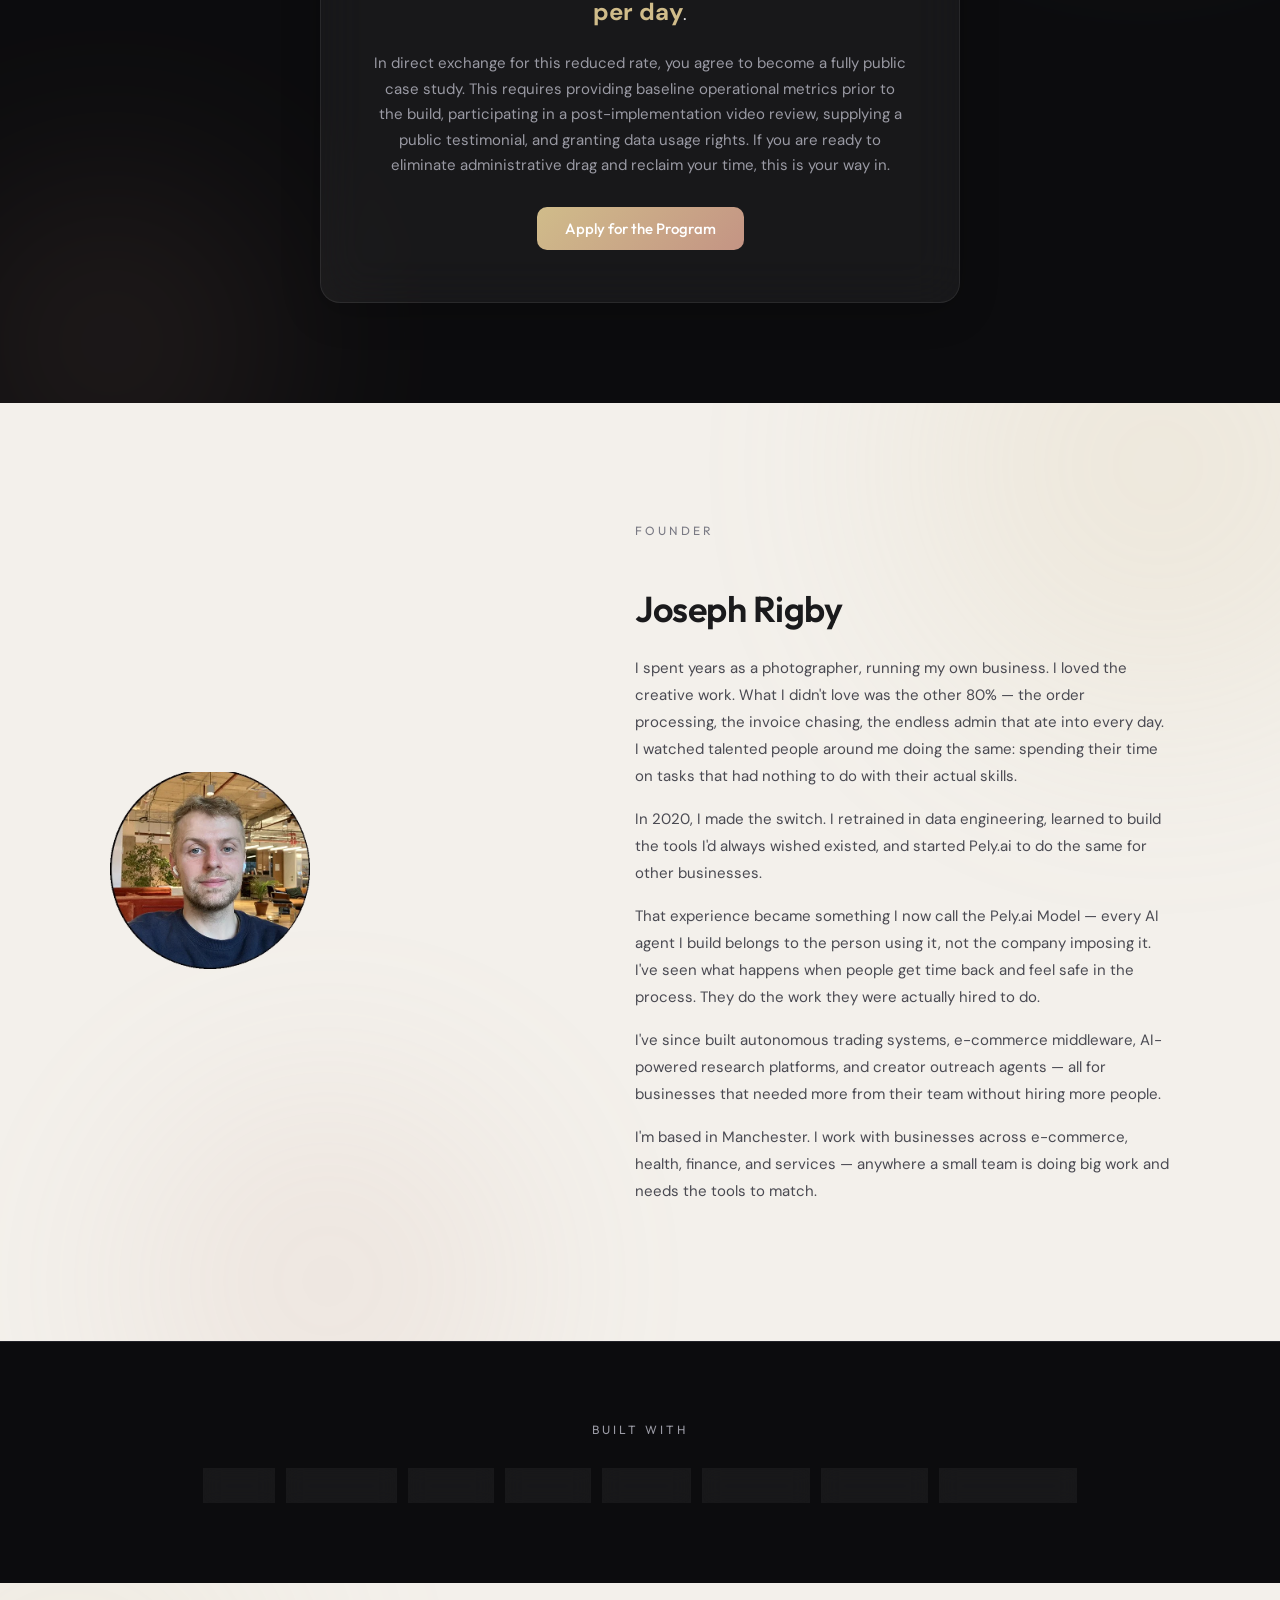
==== commit cf42427d: "discover form" ====
--- a/index.html
+++ b/index.html
@@ -54,7 +54,7 @@
   },
   "areaServed": "GB",
   "serviceType": ["Workflow Automation", "API Development", "AI Integration", "Data Pipelines"],
-  "priceRange": "£400–£10,000+",
+  "priceRange": "£380–£10,000+",
   "founder": {
     "@type": "Person",
     "name": "Joseph Rigby"
@@ -187,7 +187,7 @@
 <nav id="nav" aria-label="Main navigation">
   <a href="#" class="nav-logo" aria-label="Pely.ai home">
     <svg width="36" height="36" role="img" aria-label="Pely.ai logo"><use href="#brand-mark-filled"/></svg>
-    <span class="nav-wordmark">pely.ai</span>
+    <span class="nav-wordmark">Pely.ai</span>
   </a>
   <div class="nav-links">
     <a href="#services" class="nav-link-section">Services</a>
--- a/styles.css
+++ b/styles.css
@@ -1917,3 +1917,6 @@
     width: 2px; height: 20px;
   }
 }
+.intro-arrow {
+  font-size: 32px;
+}
